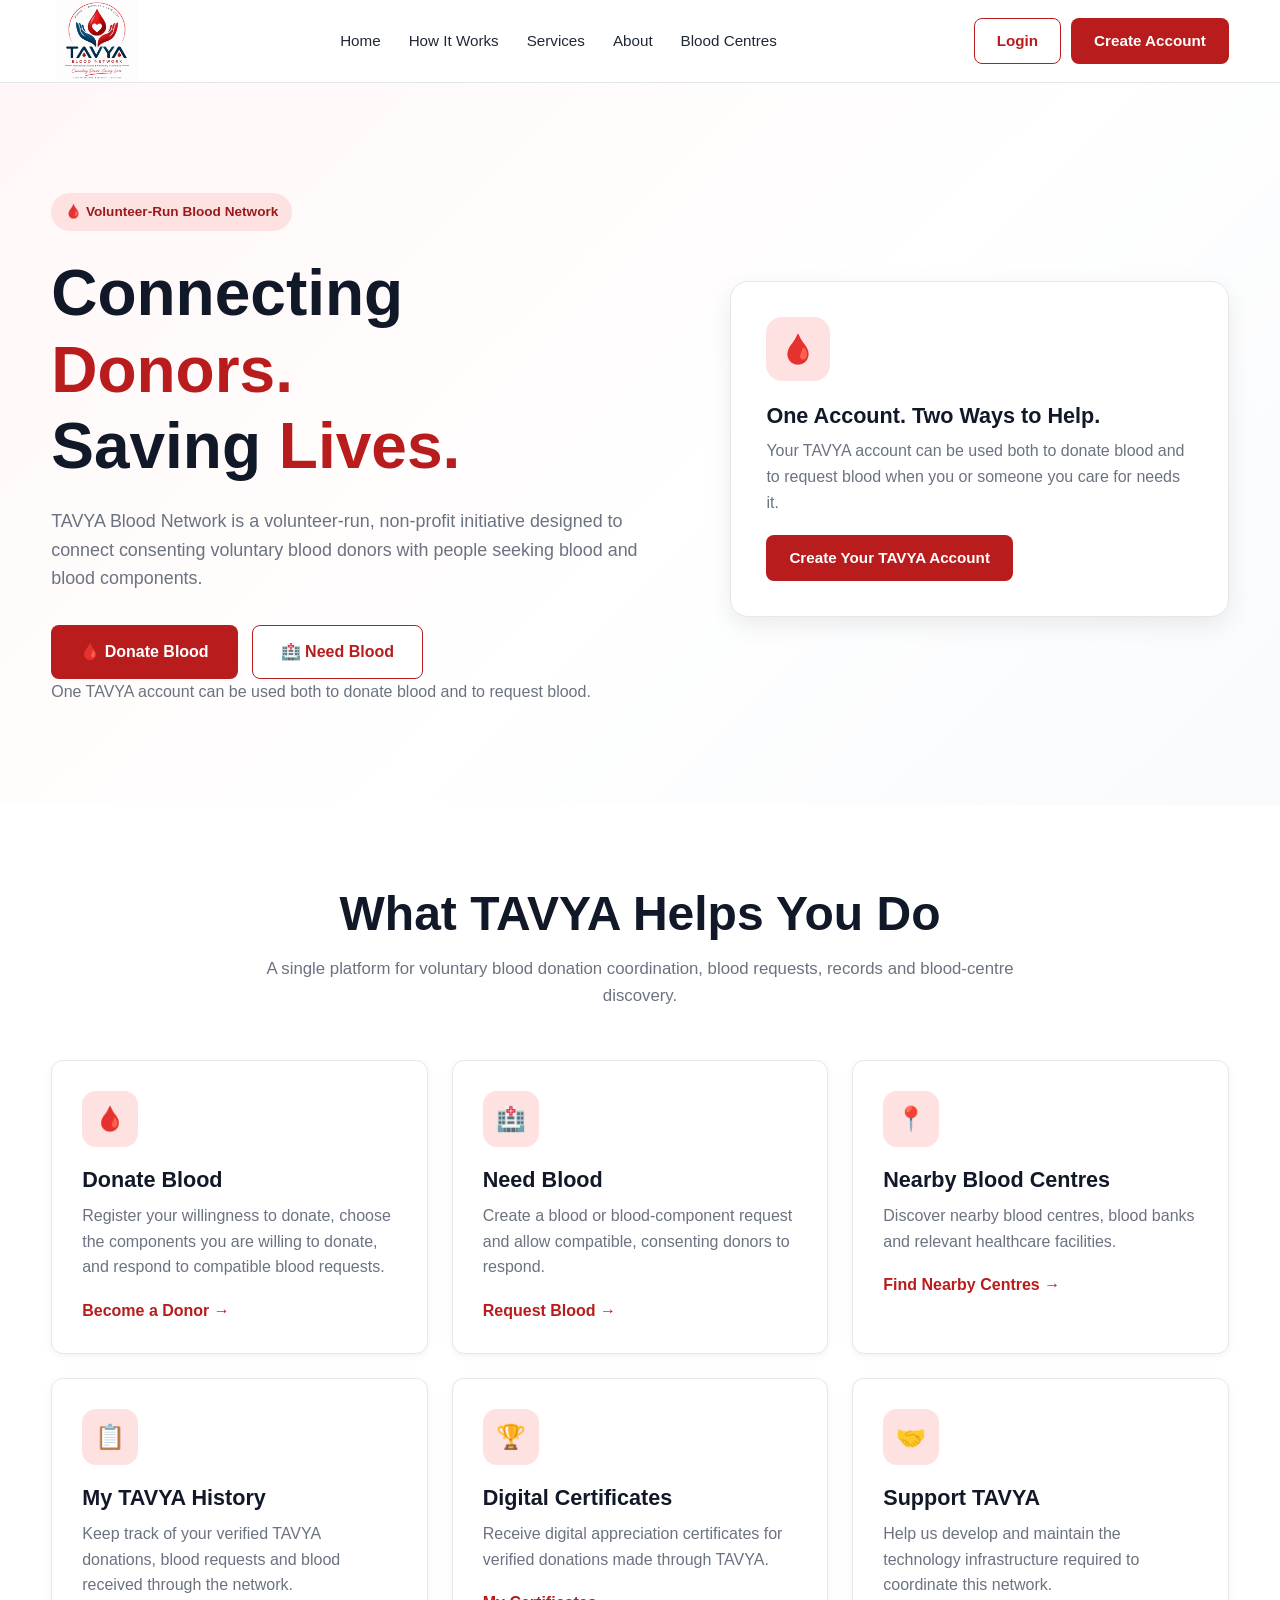
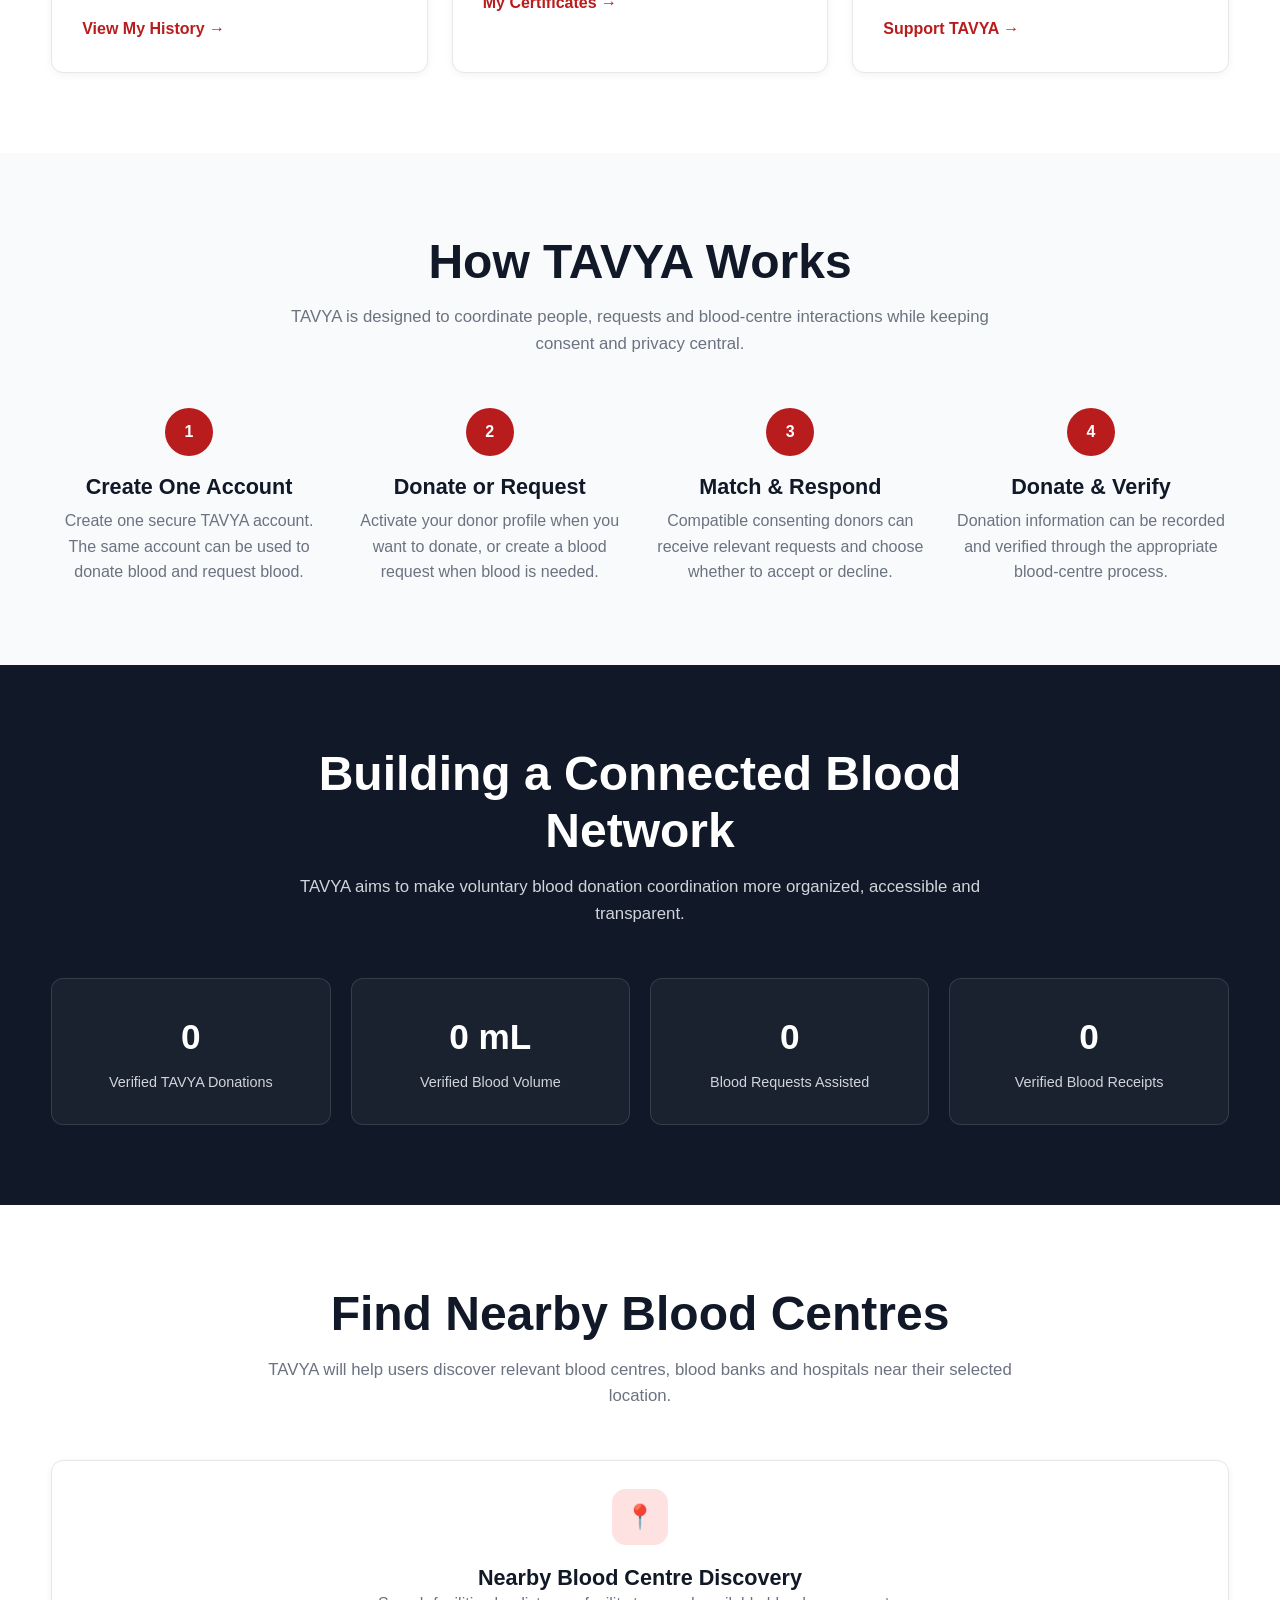
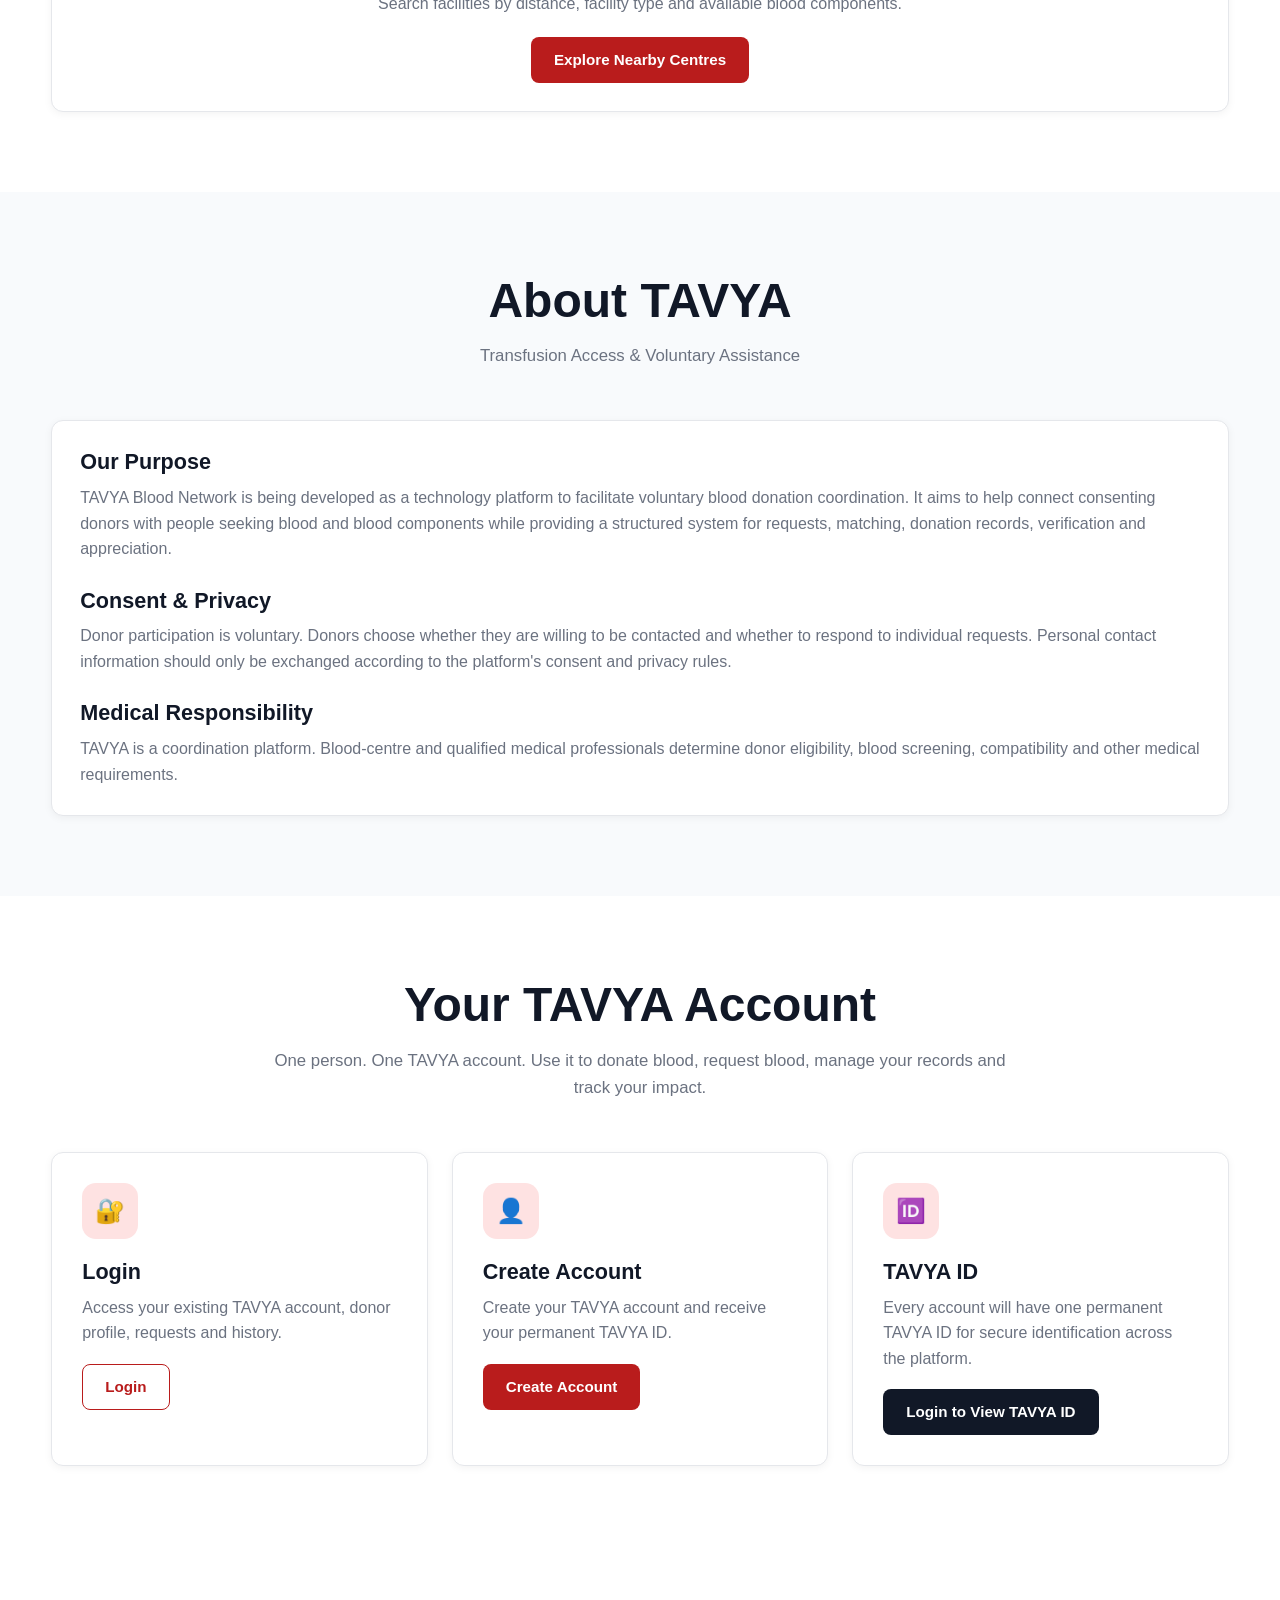
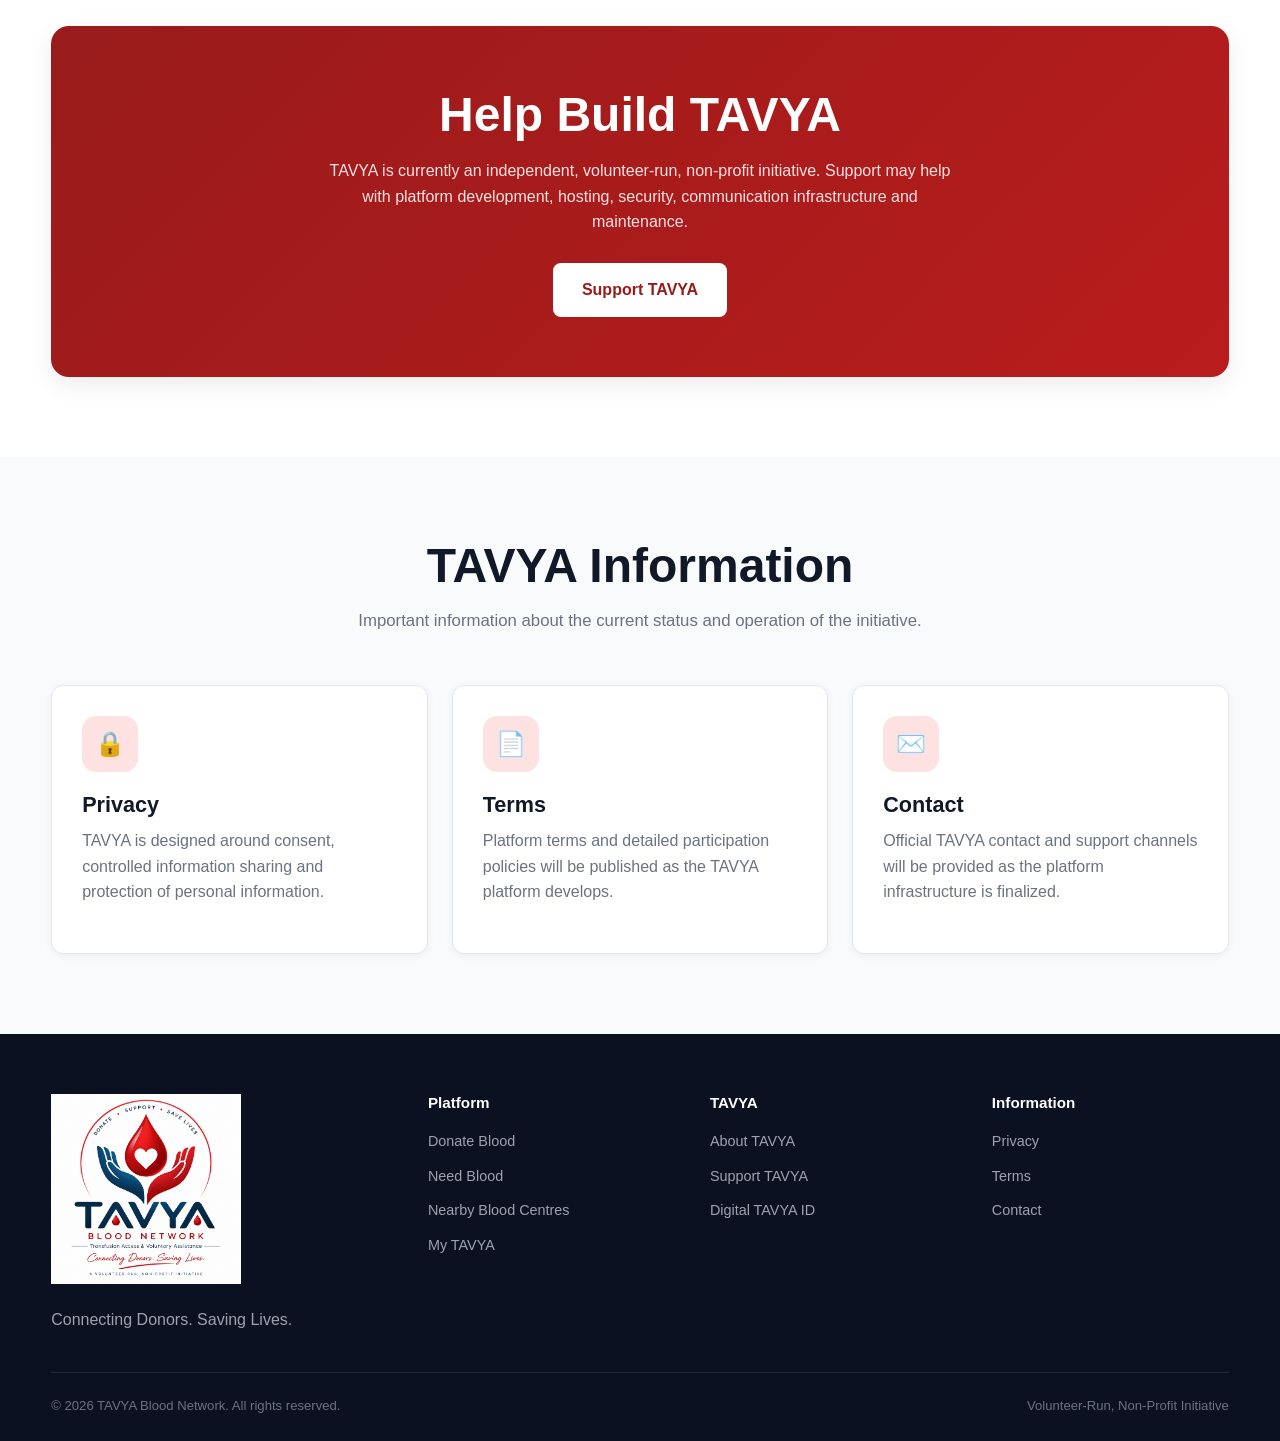
==== index.html @ 644e0e06 "Update index.html" ====
<!DOCTYPE html>
<html lang="en">

<head>

    <meta charset="UTF-8">

    <meta name="viewport"
          content="width=device-width, initial-scale=1.0">

    <meta name="description"
          content="TAVYA Blood Network — Connecting consenting voluntary blood donors with people seeking blood and blood components.">

    <meta name="keywords"
          content="TAVYA, Blood Network, Blood Donation, Blood Donor, Blood Request, Voluntary Blood Donation, Blood Centres">

    <meta name="author"
          content="TAVYA Blood Network">

    <meta name="theme-color"
          content="#b91c1c">

    <title>
        TAVYA Blood Network | Connecting Donors. Saving Lives.
    </title>


    <!-- =====================================================
         MAIN STYLESHEET
         ===================================================== -->

    <link rel="stylesheet"
          href="assets/css/style.css">


    <!-- =====================================================
         TAVYA LOGO — INTEGRATED IMAGE STYLING
         ===================================================== -->

    <style>

        /* =====================================================
           HEADER BRAND
           ===================================================== */

        .site-brand {
            display: flex;
            align-items: center;
            justify-content: flex-start;

            width: 92px;
            height: 82px;

            flex-shrink: 0;

            text-decoration: none;
        }


        .site-logo {
            display: block;

            width: 92px;
            height: 82px;

            object-fit: contain;

            border: 0;

            background: transparent;

            user-select: none;
            -webkit-user-drag: none;

            transition:
                transform 0.25s ease;
        }


        .site-brand:hover .site-logo {
            transform: scale(1.03);
        }


        /* =====================================================
           FOOTER BRAND
           ===================================================== */

        .footer-brand-logo {
            display: inline-flex;

            align-items: center;
            justify-content: flex-start;

            width: 190px;
            height: 190px;

            text-decoration: none;
        }


        .footer-logo {
            display: block;

            width: 190px;
            height: 190px;

            object-fit: contain;

            border: 0;

            background: transparent;

            user-select: none;
            -webkit-user-drag: none;
        }


        /* =====================================================
           MOBILE LOGO
           ===================================================== */

        @media (max-width: 1000px) {

            .site-brand {
                width: 72px;
                height: 68px;
            }

            .site-logo {
                width: 72px;
                height: 68px;
            }

            .footer-brand-logo {
                width: 150px;
                height: 150px;
            }

            .footer-logo {
                width: 150px;
                height: 150px;
            }

        }


        /* =====================================================
           EXTRA SMALL DEVICES
           ===================================================== */

        @media (max-width: 600px) {

            .site-brand {
                width: 62px;
                height: 60px;
            }

            .site-logo {
                width: 62px;
                height: 60px;
            }

        }

    </style>

</head>


<body>


<!-- =========================================================
     HEADER
     ========================================================= -->

<header class="site-header">

    <div class="container">

        <nav class="navbar">


            <!-- =================================================
                 TAVYA LOGO

                 IMPORTANT:
                 logo.png is loaded directly.
                 No iframe.
                 No logo.html.
                 No Base64.
                 ================================================= -->

            <a href="index.html"
               class="site-brand"
               aria-label="TAVYA Blood Network Home">

                <img
                    src="logo.png"
                    alt="TAVYA Blood Network"
                    class="site-logo"
                    draggable="false">

            </a>


            <!-- =================================================
                 NAVIGATION
                 ================================================= -->

            <ul class="nav-links"
                id="main-navigation">

                <li>
                    <a href="#home">
                        Home
                    </a>
                </li>

                <li>
                    <a href="#how-it-works">
                        How It Works
                    </a>
                </li>

                <li>
                    <a href="#services">
                        Services
                    </a>
                </li>

                <li>
                    <a href="#about">
                        About
                    </a>
                </li>

                <li>
                    <a href="#nearby">
                        Blood Centres
                    </a>
                </li>

            </ul>


            <!-- =================================================
                 NAVIGATION ACTIONS
                 ================================================= -->

            <div class="nav-actions">


                <!-- LOGIN -->

                <a href="auth/login.html"
                   class="btn btn-outline">

                    Login

                </a>


                <!-- CREATE ACCOUNT -->

                <a href="auth/signup.html"
                   class="btn btn-primary">

                    Create Account

                </a>


                <!-- MOBILE MENU -->

                <button
                    class="menu-toggle"
                    type="button"
                    aria-label="Open navigation menu"
                    aria-controls="main-navigation"
                    aria-expanded="false">

                    ☰

                </button>

            </div>

        </nav>

    </div>

</header>



<!-- =========================================================
     MAIN
     ========================================================= -->

<main>


<!-- =========================================================
     HERO SECTION
     ========================================================= -->

<section id="home"
         class="hero">

    <div class="container">

        <div class="hero-grid">


            <!-- =================================================
                 HERO CONTENT
                 ================================================= -->

            <div class="hero-content">


                <div class="hero-badge">

                    🩸 Volunteer-Run Blood Network

                </div>


                <h1>

                    Connecting
                    <span>Donors.</span>

                    <br>

                    Saving
                    <span>Lives.</span>

                </h1>


                <p class="hero-description">

                    TAVYA Blood Network is a volunteer-run,
                    non-profit initiative designed to connect
                    consenting voluntary blood donors with
                    people seeking blood and blood components.

                </p>


                <div class="hero-actions">


                    <!-- DONATE -->

                    <a href="auth/signup.html"
                       class="btn btn-primary btn-large">

                        🩸 Donate Blood

                    </a>


                    <!-- NEED BLOOD -->

                    <a href="auth/signup.html"
                       class="btn btn-outline btn-large">

                        🏥 Need Blood

                    </a>

                </div>


                <p class="hero-note">

                    One TAVYA account can be used both
                    to donate blood and to request blood.

                </p>

            </div>



            <!-- =================================================
                 HERO CARD
                 ================================================= -->

            <div class="hero-card">


                <div class="hero-card-icon">

                    🩸

                </div>


                <h3>

                    One Account.
                    Two Ways to Help.

                </h3>


                <p>

                    Your TAVYA account can be used both
                    to donate blood and to request blood
                    when you or someone you care for
                    needs it.

                </p>


                <a href="auth/signup.html"
                   class="btn btn-primary">

                    Create Your TAVYA Account

                </a>

            </div>

        </div>

    </div>

</section>



<!-- =========================================================
     SERVICES
     ========================================================= -->

<section id="services"
         class="section">

    <div class="container">


        <div class="section-title">

            <h2>
                What TAVYA Helps You Do
            </h2>

            <p>

                A single platform for voluntary blood
                donation coordination, blood requests,
                records and blood-centre discovery.

            </p>

        </div>



        <div class="services-grid">


            <!-- =================================================
                 DONATE BLOOD
                 ================================================= -->

            <article class="service-card"
                     id="donate">


                <div class="service-icon">

                    🩸

                </div>


                <h3>

                    Donate Blood

                </h3>


                <p>

                    Register your willingness to donate,
                    choose the components you are willing
                    to donate, and respond to compatible
                    blood requests.

                </p>


                <a href="auth/signup.html"
                   class="service-link">

                    Become a Donor →

                </a>

            </article>



            <!-- =================================================
                 NEED BLOOD
                 ================================================= -->

            <article class="service-card"
                     id="request">


                <div class="service-icon">

                    🏥

                </div>


                <h3>

                    Need Blood

                </h3>


                <p>

                    Create a blood or blood-component
                    request and allow compatible,
                    consenting donors to respond.

                </p>


                <a href="auth/signup.html"
                   class="service-link">

                    Request Blood →

                </a>

            </article>



            <!-- =================================================
                 NEARBY CENTRES
                 ================================================= -->

            <article class="service-card">


                <div class="service-icon">

                    📍

                </div>


                <h3>

                    Nearby Blood Centres

                </h3>


                <p>

                    Discover nearby blood centres,
                    blood banks and relevant healthcare
                    facilities.

                </p>


                <a href="#nearby"
                   class="service-link">

                    Find Nearby Centres →

                </a>

            </article>



            <!-- =================================================
                 HISTORY
                 ================================================= -->

            <article class="service-card">


                <div class="service-icon">

                    📋

                </div>


                <h3>

                    My TAVYA History

                </h3>


                <p>

                    Keep track of your verified TAVYA
                    donations, blood requests and
                    blood received through the network.

                </p>


                <a href="auth/login.html"
                   class="service-link">

                    View My History →

                </a>

            </article>



            <!-- =================================================
                 CERTIFICATES
                 ================================================= -->

            <article class="service-card">


                <div class="service-icon">

                    🏆

                </div>


                <h3>

                    Digital Certificates

                </h3>


                <p>

                    Receive digital appreciation
                    certificates for verified donations
                    made through TAVYA.

                </p>


                <a href="auth/login.html"
                   class="service-link">

                    My Certificates →

                </a>

            </article>



            <!-- =================================================
                 SUPPORT
                 ================================================= -->

            <article class="service-card">


                <div class="service-icon">

                    🤝

                </div>


                <h3>

                    Support TAVYA

                </h3>


                <p>

                    Help us develop and maintain the
                    technology infrastructure required
                    to coordinate this network.

                </p>


                <a href="#support"
                   class="service-link">

                    Support TAVYA →

                </a>

            </article>

        </div>

    </div>

</section>



<!-- =========================================================
     HOW TAVYA WORKS
     ========================================================= -->

<section id="how-it-works"
         class="section section-soft">

    <div class="container">


        <div class="section-title">

            <h2>

                How TAVYA Works

            </h2>


            <p>

                TAVYA is designed to coordinate people,
                requests and blood-centre interactions
                while keeping consent and privacy central.

            </p>

        </div>



        <div class="steps-grid">


            <!-- STEP 1 -->

            <div class="step">


                <div class="step-number">

                    1

                </div>


                <h3>

                    Create One Account

                </h3>


                <p>

                    Create one secure TAVYA account.
                    The same account can be used to
                    donate blood and request blood.

                </p>

            </div>



            <!-- STEP 2 -->

            <div class="step">


                <div class="step-number">

                    2

                </div>


                <h3>

                    Donate or Request

                </h3>


                <p>

                    Activate your donor profile when
                    you want to donate, or create a
                    blood request when blood is needed.

                </p>

            </div>



            <!-- STEP 3 -->

            <div class="step">


                <div class="step-number">

                    3

                </div>


                <h3>

                    Match &amp; Respond

                </h3>


                <p>

                    Compatible consenting donors can
                    receive relevant requests and
                    choose whether to accept or decline.

                </p>

            </div>



            <!-- STEP 4 -->

            <div class="step">


                <div class="step-number">

                    4

                </div>


                <h3>

                    Donate &amp; Verify

                </h3>


                <p>

                    Donation information can be recorded
                    and verified through the appropriate
                    blood-centre process.

                </p>

            </div>

        </div>

    </div>

</section>



<!-- =========================================================
     IMPACT
     ========================================================= -->

<section class="section impact">

    <div class="container">


        <div class="section-title">

            <h2>

                Building a Connected Blood Network

            </h2>


            <p>

                TAVYA aims to make voluntary blood
                donation coordination more organized,
                accessible and transparent.

            </p>

        </div>



        <div class="stats-grid">


            <!-- VERIFIED DONATIONS -->

            <div class="stat-card">

                <div class="stat-number">

                    0

                </div>


                <div class="stat-label">

                    Verified TAVYA Donations

                </div>

            </div>



            <!-- BLOOD VOLUME -->

            <div class="stat-card">

                <div class="stat-number">

                    0 mL

                </div>


                <div class="stat-label">

                    Verified Blood Volume

                </div>

            </div>



            <!-- REQUESTS -->

            <div class="stat-card">

                <div class="stat-number">

                    0

                </div>


                <div class="stat-label">

                    Blood Requests Assisted

                </div>

            </div>



            <!-- RECEIPTS -->

            <div class="stat-card">

                <div class="stat-number">

                    0

                </div>


                <div class="stat-label">

                    Verified Blood Receipts

                </div>

            </div>

        </div>

    </div>

</section>



<!-- =========================================================
     NEARBY BLOOD CENTRES
     ========================================================= -->

<section id="nearby"
         class="section">

    <div class="container">


        <div class="section-title">

            <h2>

                Find Nearby Blood Centres

            </h2>


            <p>

                TAVYA will help users discover relevant
                blood centres, blood banks and hospitals
                near their selected location.

            </p>

        </div>



        <div class="card text-center">


            <div class="service-icon"
                 style="margin: 0 auto 20px;">

                📍

            </div>


            <h3>

                Nearby Blood Centre Discovery

            </h3>


            <p class="mb-2">

                Search facilities by distance,
                facility type and available
                blood components.

            </p>


            <a href="auth/login.html"
               class="btn btn-primary">

                Explore Nearby Centres

            </a>

        </div>

    </div>

</section>



<!-- =========================================================
     ABOUT TAVYA
     ========================================================= -->

<section id="about"
         class="section section-soft">

    <div class="container">


        <div class="section-title">

            <h2>

                About TAVYA

            </h2>


            <p>

                Transfusion Access &amp;
                Voluntary Assistance

            </p>

        </div>



        <div class="card">


            <h3 class="mb-1">

                Our Purpose

            </h3>


            <p>

                TAVYA Blood Network is being developed
                as a technology platform to facilitate
                voluntary blood donation coordination.

                It aims to help connect consenting donors
                with people seeking blood and blood
                components while providing a structured
                system for requests, matching, donation
                records, verification and appreciation.

            </p>


            <br>


            <h3 class="mb-1">

                Consent &amp; Privacy

            </h3>


            <p>

                Donor participation is voluntary.
                Donors choose whether they are willing
                to be contacted and whether to respond
                to individual requests.

                Personal contact information should only
                be exchanged according to the platform's
                consent and privacy rules.

            </p>


            <br>


            <h3 class="mb-1">

                Medical Responsibility

            </h3>


            <p>

                TAVYA is a coordination platform.

                Blood-centre and qualified medical
                professionals determine donor eligibility,
                blood screening, compatibility and other
                medical requirements.

            </p>

        </div>

    </div>

</section>



<!-- =========================================================
     ACCOUNT SECTION
     ========================================================= -->

<section id="account"
         class="section">

    <div class="container">


        <div class="section-title">

            <h2>

                Your TAVYA Account

            </h2>


            <p>

                One person. One TAVYA account.
                Use it to donate blood, request blood,
                manage your records and track your impact.

            </p>

        </div>



        <div class="services-grid">


            <!-- =================================================
                 LOGIN
                 ================================================= -->

            <div class="service-card">


                <div class="service-icon">

                    🔐

                </div>


                <h3>

                    Login

                </h3>


                <p>

                    Access your existing TAVYA account,
                    donor profile, requests and history.

                </p>


                <a href="auth/login.html"
                   class="btn btn-outline">

                    Login

                </a>

            </div>



            <!-- =================================================
                 CREATE ACCOUNT
                 ================================================= -->

            <div class="service-card">


                <div class="service-icon">

                    👤

                </div>


                <h3>

                    Create Account

                </h3>


                <p>

                    Create your TAVYA account and receive
                    your permanent TAVYA ID.

                </p>


                <a href="auth/signup.html"
                   class="btn btn-primary">

                    Create Account

                </a>

            </div>



            <!-- =================================================
                 TAVYA ID
                 ================================================= -->

            <div class="service-card">


                <div class="service-icon">

                    🆔

                </div>


                <h3>

                    TAVYA ID

                </h3>


                <p>

                    Every account will have one permanent
                    TAVYA ID for secure identification
                    across the platform.

                </p>


                <a href="auth/login.html"
                   class="btn btn-dark">

                    Login to View TAVYA ID

                </a>

            </div>

        </div>

    </div>

</section>



<!-- =========================================================
     SUPPORT TAVYA
     ========================================================= -->

<section id="support"
         class="cta">

    <div class="container">

        <div class="cta-box">


            <h2>

                Help Build TAVYA

            </h2>


            <p>

                TAVYA is currently an independent,
                volunteer-run, non-profit initiative.
                Support may help with platform development,
                hosting, security, communication infrastructure
                and maintenance.

            </p>


            <button
                class="btn btn-large"
                type="button"
                onclick="showComingSoon('TAVYA Support')">

                Support TAVYA

            </button>

        </div>

    </div>

</section>



<!-- =========================================================
     INFORMATION SECTION
     ========================================================= -->

<section id="information"
         class="section section-soft">

    <div class="container">


        <div class="section-title">

            <h2>

                TAVYA Information

            </h2>


            <p>

                Important information about the current
                status and operation of the initiative.

            </p>

        </div>



        <div class="services-grid">


            <!-- PRIVACY -->

            <div class="service-card"
                 id="privacy">


                <div class="service-icon">

                    🔒

                </div>


                <h3>

                    Privacy

                </h3>


                <p>

                    TAVYA is designed around consent,
                    controlled information sharing and
                    protection of personal information.

                </p>

            </div>



            <!-- TERMS -->

            <div class="service-card"
                 id="terms">


                <div class="service-icon">

                    📄

                </div>


                <h3>

                    Terms

                </h3>


                <p>

                    Platform terms and detailed participation
                    policies will be published as the TAVYA
                    platform develops.

                </p>

            </div>



            <!-- CONTACT -->

            <div class="service-card"
                 id="contact">


                <div class="service-icon">

                    ✉️

                </div>


                <h3>

                    Contact

                </h3>


                <p>

                    Official TAVYA contact and support
                    channels will be provided as the
                    platform infrastructure is finalized.

                </p>

            </div>

        </div>

    </div>

</section>


</main>



<!-- =========================================================
     FOOTER
     ========================================================= -->

<footer class="site-footer">

    <div class="container">


        <div class="footer-grid">


            <!-- =================================================
                 FOOTER BRAND
                 ================================================= -->

            <div class="footer-brand">


                <a href="index.html"
                   class="footer-brand-logo"
                   aria-label="TAVYA Blood Network Home">

                    <img
                        src="logo.png"
                        alt="TAVYA Blood Network"
                        class="footer-logo"
                        draggable="false">

                </a>


                <p>

                    Connecting Donors.
                    Saving Lives.

                </p>

            </div>



            <!-- =================================================
                 PLATFORM
                 ================================================= -->

            <div class="footer-column">


                <h4>

                    Platform

                </h4>


                <ul>

                    <li>
                        <a href="#donate">
                            Donate Blood
                        </a>
                    </li>


                    <li>
                        <a href="#request">
                            Need Blood
                        </a>
                    </li>


                    <li>
                        <a href="#nearby">
                            Nearby Blood Centres
                        </a>
                    </li>


                    <li>
                        <a href="auth/login.html">
                            My TAVYA
                        </a>
                    </li>

                </ul>

            </div>



            <!-- =================================================
                 TAVYA
                 ================================================= -->

            <div class="footer-column">


                <h4>

                    TAVYA

                </h4>


                <ul>

                    <li>
                        <a href="#about">
                            About TAVYA
                        </a>
                    </li>


                    <li>
                        <a href="#support">
                            Support TAVYA
                        </a>
                    </li>


                    <li>
                        <a href="#account">
                            Digital TAVYA ID
                        </a>
                    </li>

                </ul>

            </div>



            <!-- =================================================
                 INFORMATION
                 ================================================= -->

            <div class="footer-column">


                <h4>

                    Information

                </h4>


                <ul>

                    <li>
                        <a href="#privacy">
                            Privacy
                        </a>
                    </li>


                    <li>
                        <a href="#terms">
                            Terms
                        </a>
                    </li>


                    <li>
                        <a href="#contact">
                            Contact
                        </a>
                    </li>

                </ul>

            </div>

        </div>



        <!-- =================================================
             FOOTER BOTTOM
             ================================================= -->

        <div class="footer-bottom">


            <span>

                © 2026 TAVYA Blood Network.
                All rights reserved.

            </span>


            <span>

                Volunteer-Run, Non-Profit Initiative

            </span>

        </div>

    </div>

</footer>



<!-- =========================================================
     JAVASCRIPT
     ========================================================= -->

<script>


/* =========================================================
   MOBILE NAVIGATION
   ========================================================= */

document.addEventListener(
    "DOMContentLoaded",
    function () {


        const menuToggle =
            document.querySelector(".menu-toggle");


        const navLinks =
            document.querySelector(".nav-links");


        if (!menuToggle || !navLinks) {
            return;
        }


        menuToggle.addEventListener(
            "click",
            function () {


                const isOpen =
                    navLinks.classList.toggle(
                        "mobile-open"
                    );


                menuToggle.setAttribute(
                    "aria-expanded",
                    isOpen ? "true" : "false"
                );


                menuToggle.setAttribute(
                    "aria-label",
                    isOpen
                        ? "Close navigation menu"
                        : "Open navigation menu"
                );

            }
        );


        /* ---------------------------------------------
           Close menu after selecting a navigation link
           --------------------------------------------- */

        navLinks
            .querySelectorAll("a")
            .forEach(
                function (link) {

                    link.addEventListener(
                        "click",
                        function () {

                            navLinks.classList.remove(
                                "mobile-open"
                            );

                            menuToggle.setAttribute(
                                "aria-expanded",
                                "false"
                            );

                            menuToggle.setAttribute(
                                "aria-label",
                                "Open navigation menu"
                            );

                        }
                    );

                }
            );

    }
);



/* =========================================================
   TEMPORARY COMING SOON
   ========================================================= */

function showComingSoon(feature) {

    alert(
        feature +
        " will be available in the next development stage of TAVYA."
    );

}



/* =========================================================
   SMOOTH INTERNAL NAVIGATION
   ========================================================= */

document
    .querySelectorAll('a[href^="#"]')
    .forEach(
        function (link) {

            link.addEventListener(
                "click",
                function (event) {


                    const targetId =
                        this.getAttribute("href");


                    if (
                        !targetId ||
                        targetId === "#"
                    ) {
                        return;
                    }


                    const target =
                        document.querySelector(
                            targetId
                        );


                    if (!target) {
                        return;
                    }


                    event.preventDefault();


                    target.scrollIntoView({
                        behavior: "smooth",
                        block: "start"
                    });

                }
            );

        }
    );


</script>


</body>

</html>
---- assets/css/style.css ----
/* =========================================================
   TAVYA BLOOD NETWORK
   Main Website Stylesheet
   ========================================================= */

/* ---------- RESET ---------- */

* {
    margin: 0;
    padding: 0;
    box-sizing: border-box;
}

html {
    scroll-behavior: smooth;
}

body {
    font-family:
        Inter,
        -apple-system,
        BlinkMacSystemFont,
        "Segoe UI",
        Roboto,
        Helvetica,
        Arial,
        sans-serif;

    background: #ffffff;
    color: #1f2937;
    line-height: 1.6;
}

img {
    max-width: 100%;
    display: block;
}

a {
    color: inherit;
    text-decoration: none;
}

button,
input,
select,
textarea {
    font: inherit;
}


/* =========================================================
   DESIGN VARIABLES
   ========================================================= */

:root {

    --primary: #b91c1c;
    --primary-dark: #991b1b;
    --primary-light: #fee2e2;

    --secondary: #111827;
    --text: #1f2937;
    --text-light: #6b7280;

    --background: #ffffff;
    --background-soft: #f8fafc;

    --border: #e5e7eb;

    --success: #15803d;
    --warning: #b45309;

    --radius-sm: 8px;
    --radius-md: 12px;
    --radius-lg: 18px;

    --shadow-sm:
        0 2px 8px rgba(0, 0, 0, 0.05);

    --shadow-md:
        0 8px 25px rgba(0, 0, 0, 0.08);

    --max-width: 1200px;
}


/* =========================================================
   COMMON LAYOUT
   ========================================================= */

.container {
    width: min(92%, var(--max-width));
    margin: 0 auto;
}

.section {
    padding: 80px 0;
}

.section-soft {
    background: var(--background-soft);
}

.text-center {
    text-align: center;
}


/* =========================================================
   TYPOGRAPHY
   ========================================================= */

h1,
h2,
h3,
h4 {
    color: var(--secondary);
    line-height: 1.2;
    font-weight: 700;
}

h1 {
    font-size: clamp(2.4rem, 5vw, 4.2rem);
}

h2 {
    font-size: clamp(2rem, 4vw, 3rem);
}

h3 {
    font-size: 1.35rem;
}

p {
    color: var(--text-light);
}

.section-title {
    max-width: 760px;
    margin: 0 auto 50px;
    text-align: center;
}

.section-title h2 {
    margin-bottom: 14px;
}

.section-title p {
    font-size: 1.05rem;
}


/* =========================================================
   HEADER / NAVIGATION
   ========================================================= */

.site-header {
    position: sticky;
    top: 0;
    z-index: 1000;

    background: rgba(255, 255, 255, 0.96);

    border-bottom: 1px solid var(--border);

    backdrop-filter: blur(10px);
}

.navbar {
    min-height: 76px;

    display: flex;
    align-items: center;
    justify-content: space-between;
    gap: 30px;
}

.logo {
    display: flex;
    align-items: center;
    gap: 12px;

    font-size: 1.35rem;
    font-weight: 800;
}

.logo-mark {
    width: 42px;
    height: 42px;

    display: grid;
    place-items: center;

    border-radius: 50%;

    background: var(--primary);
    color: white;

    font-size: 1.25rem;
}

.logo-text {
    display: flex;
    flex-direction: column;
    line-height: 1.05;
}

.logo-name {
    color: var(--primary);
    letter-spacing: 0.04em;
}

.logo-subtitle {
    color: var(--text-light);
    font-size: 0.68rem;
    font-weight: 500;
    letter-spacing: 0.04em;
}

.nav-links {
    display: flex;
    align-items: center;
    gap: 28px;

    list-style: none;
}

.nav-links a {
    color: var(--text);
    font-size: 0.95rem;
    font-weight: 500;

    transition:
        color 0.2s ease;
}

.nav-links a:hover {
    color: var(--primary);
}

.nav-actions {
    display: flex;
    align-items: center;
    gap: 10px;
}


/* =========================================================
   BUTTONS
   ========================================================= */

.btn {
    display: inline-flex;
    align-items: center;
    justify-content: center;
    gap: 8px;

    min-height: 46px;
    padding: 0 22px;

    border: 1px solid transparent;
    border-radius: var(--radius-sm);

    font-weight: 600;
    font-size: 0.95rem;

    cursor: pointer;

    transition:
        transform 0.2s ease,
        background 0.2s ease,
        border-color 0.2s ease,
        box-shadow 0.2s ease;
}

.btn:hover {
    transform: translateY(-1px);
}

.btn-primary {
    background: var(--primary);
    color: white;
}

.btn-primary:hover {
    background: var(--primary-dark);
    box-shadow: var(--shadow-sm);
}

.btn-outline {
    background: white;
    color: var(--primary);
    border-color: var(--primary);
}

.btn-outline:hover {
    background: var(--primary-light);
}

.btn-dark {
    background: var(--secondary);
    color: white;
}

.btn-dark:hover {
    background: #000000;
}

.btn-large {
    min-height: 54px;
    padding: 0 28px;
    font-size: 1rem;
}


/* =========================================================
   HERO SECTION
   ========================================================= */

.hero {
    position: relative;
    overflow: hidden;

    padding: 110px 0 100px;

    background:
        linear-gradient(
            135deg,
            #fff7f7 0%,
            #ffffff 55%,
            #f8fafc 100%
        );
}

.hero-grid {
    display: grid;
    grid-template-columns: 1.1fr 0.9fr;

    align-items: center;
    gap: 70px;
}

.hero-content {
    max-width: 680px;
}

.hero-badge {
    display: inline-flex;
    align-items: center;
    gap: 8px;

    padding: 8px 14px;

    margin-bottom: 24px;

    border-radius: 999px;

    background: var(--primary-light);
    color: var(--primary-dark);

    font-size: 0.85rem;
    font-weight: 700;
}

.hero h1 {
    margin-bottom: 22px;
}

.hero h1 span {
    color: var(--primary);
}

.hero-description {
    max-width: 620px;

    margin-bottom: 32px;

    font-size: 1.12rem;
}

.hero-actions {
    display: flex;
    flex-wrap: wrap;
    gap: 14px;
}

.hero-card {
    padding: 35px;

    background: white;

    border: 1px solid var(--border);
    border-radius: var(--radius-lg);

    box-shadow: var(--shadow-md);
}

.hero-card-icon {
    width: 64px;
    height: 64px;

    display: grid;
    place-items: center;

    margin-bottom: 22px;

    border-radius: 16px;

    background: var(--primary-light);
    color: var(--primary);

    font-size: 1.8rem;
}

.hero-card h3 {
    margin-bottom: 10px;
}

.hero-card p {
    margin-bottom: 20px;
}


/* =========================================================
   SERVICE CARDS
   ========================================================= */

.services-grid {
    display: grid;

    grid-template-columns:
        repeat(3, 1fr);

    gap: 24px;
}

.service-card {
    padding: 30px;

    background: white;

    border: 1px solid var(--border);
    border-radius: var(--radius-md);

    box-shadow: var(--shadow-sm);

    transition:
        transform 0.2s ease,
        box-shadow 0.2s ease,
        border-color 0.2s ease;
}

.service-card:hover {
    transform: translateY(-5px);

    border-color: #fecaca;

    box-shadow: var(--shadow-md);
}

.service-icon {
    width: 56px;
    height: 56px;

    display: grid;
    place-items: center;

    margin-bottom: 20px;

    border-radius: 14px;

    background: var(--primary-light);
    color: var(--primary);

    font-size: 1.5rem;
}

.service-card h3 {
    margin-bottom: 10px;
}

.service-card p {
    margin-bottom: 18px;
}

.service-link {
    color: var(--primary);
    font-weight: 700;
}


/* =========================================================
   IMPACT / STATISTICS
   ========================================================= */

.impact {
    background: var(--secondary);
    color: white;
}

.impact h2 {
    color: white;
}

.impact p {
    color: #d1d5db;
}

.stats-grid {
    display: grid;

    grid-template-columns:
        repeat(4, 1fr);

    gap: 20px;
}

.stat-card {
    padding: 30px;

    text-align: center;

    border: 1px solid rgba(255, 255, 255, 0.12);

    border-radius: var(--radius-md);

    background: rgba(255, 255, 255, 0.04);
}

.stat-number {
    margin-bottom: 6px;

    color: white;

    font-size: 2.2rem;
    font-weight: 800;
}

.stat-label {
    color: #d1d5db;
    font-size: 0.9rem;
}


/* =========================================================
   HOW IT WORKS
   ========================================================= */

.steps-grid {
    display: grid;

    grid-template-columns:
        repeat(4, 1fr);

    gap: 25px;
}

.step {
    position: relative;

    text-align: center;
}

.step-number {
    width: 48px;
    height: 48px;

    display: grid;
    place-items: center;

    margin: 0 auto 18px;

    border-radius: 50%;

    background: var(--primary);
    color: white;

    font-weight: 800;
}

.step h3 {
    margin-bottom: 8px;
}


/* =========================================================
   CALL TO ACTION
   ========================================================= */

.cta {
    padding: 80px 0;
}

.cta-box {
    padding: 60px 40px;

    text-align: center;

    border-radius: var(--radius-lg);

    background:
        linear-gradient(
            135deg,
            #991b1b,
            #b91c1c
        );

    box-shadow: var(--shadow-md);
}

.cta-box h2 {
    color: white;
    margin-bottom: 14px;
}

.cta-box p {
    max-width: 650px;
    margin: 0 auto 28px;

    color: #fee2e2;
}

.cta-box .btn {
    background: white;
    color: var(--primary-dark);
}

.cta-box .btn:hover {
    background: #f9fafb;
}


/* =========================================================
   FORMS
   ========================================================= */

.form-container {
    max-width: 720px;
    margin: 0 auto;
}

.form-card {
    padding: 35px;

    background: white;

    border: 1px solid var(--border);
    border-radius: var(--radius-lg);

    box-shadow: var(--shadow-sm);
}

.form-group {
    margin-bottom: 20px;
}

.form-label {
    display: block;

    margin-bottom: 7px;

    color: var(--secondary);

    font-size: 0.9rem;
    font-weight: 600;
}

.form-control {
    width: 100%;

    min-height: 48px;

    padding: 10px 14px;

    background: white;

    border: 1px solid #d1d5db;
    border-radius: var(--radius-sm);

    color: var(--text);

    outline: none;

    transition:
        border-color 0.2s ease,
        box-shadow 0.2s ease;
}

.form-control:focus {
    border-color: var(--primary);

    box-shadow:
        0 0 0 3px rgba(185, 28, 28, 0.1);
}

textarea.form-control {
    min-height: 120px;
    resize: vertical;
}


/* =========================================================
   ALERTS
   ========================================================= */

.alert {
    padding: 14px 18px;

    margin-bottom: 20px;

    border-radius: var(--radius-sm);

    font-size: 0.92rem;
}

.alert-success {
    background: #dcfce7;
    color: #166534;
}

.alert-warning {
    background: #fef3c7;
    color: #92400e;
}

.alert-danger {
    background: #fee2e2;
    color: #991b1b;
}

.alert-info {
    background: #dbeafe;
    color: #1e40af;
}


/* =========================================================
   BLOOD GROUP BADGES
   ========================================================= */

.blood-group {
    display: inline-flex;
    align-items: center;
    justify-content: center;

    min-width: 54px;
    min-height: 34px;

    padding: 0 10px;

    border-radius: 999px;

    background: var(--primary-light);
    color: var(--primary-dark);

    font-weight: 800;
    font-size: 0.85rem;
}


/* =========================================================
   TABLES
   ========================================================= */

.table-container {
    width: 100%;
    overflow-x: auto;

    border: 1px solid var(--border);
    border-radius: var(--radius-md);
}

table {
    width: 100%;

    border-collapse: collapse;

    background: white;
}

th,
td {
    padding: 14px 16px;

    text-align: left;

    border-bottom: 1px solid var(--border);

    white-space: nowrap;
}

th {
    background: var(--background-soft);

    color: var(--secondary);

    font-size: 0.85rem;
    font-weight: 700;
}

td {
    color: var(--text);
    font-size: 0.9rem;
}

tr:last-child td {
    border-bottom: none;
}


/* =========================================================
   CARDS
   ========================================================= */

.card {
    padding: 28px;

    background: white;

    border: 1px solid var(--border);
    border-radius: var(--radius-md);

    box-shadow: var(--shadow-sm);
}

.card + .card {
    margin-top: 20px;
}


/* =========================================================
   DASHBOARD
   ========================================================= */

.dashboard-grid {
    display: grid;

    grid-template-columns:
        repeat(3, 1fr);

    gap: 20px;
}

.dashboard-card {
    padding: 25px;

    background: white;

    border: 1px solid var(--border);

    border-radius: var(--radius-md);
}

.dashboard-card h3 {
    margin-bottom: 8px;
}

.dashboard-value {
    margin-top: 8px;

    color: var(--primary);

    font-size: 2rem;
    font-weight: 800;
}


/* =========================================================
   PROFILE
   ========================================================= */

.profile-header {
    display: flex;
    align-items: center;
    gap: 20px;

    padding: 28px;

    background: white;

    border: 1px solid var(--border);
    border-radius: var(--radius-md);
}

.profile-avatar {
    width: 80px;
    height: 80px;

    display: grid;
    place-items: center;

    flex-shrink: 0;

    border-radius: 50%;

    background: var(--primary-light);
    color: var(--primary);

    font-size: 1.8rem;
    font-weight: 800;
}


/* =========================================================
   NEARBY FACILITIES
   ========================================================= */

.facility-grid {
    display: grid;

    grid-template-columns:
        repeat(2, 1fr);

    gap: 20px;
}

.facility-card {
    padding: 24px;

    background: white;

    border: 1px solid var(--border);

    border-radius: var(--radius-md);

    box-shadow: var(--shadow-sm);
}

.facility-card h3 {
    margin-bottom: 8px;
}

.facility-meta {
    display: flex;
    flex-wrap: wrap;

    gap: 8px;

    margin: 15px 0;
}

.facility-actions {
    display: flex;
    flex-wrap: wrap;
    gap: 10px;
}


/* =========================================================
   FOOTER
   ========================================================= */

.site-footer {
    padding: 60px 0 25px;

    background: #0b1120;

    color: white;
}

.footer-grid {
    display: grid;

    grid-template-columns:
        1.4fr
        repeat(3, 1fr);

    gap: 45px;

    padding-bottom: 40px;

    border-bottom:
        1px solid rgba(255, 255, 255, 0.1);
}

.footer-brand {
    max-width: 360px;
}

.footer-brand .logo-name {
    color: white;
}

.footer-brand p {
    margin-top: 15px;
    color: #9ca3af;
}

.footer-column h4 {
    margin-bottom: 16px;

    color: white;

    font-size: 0.95rem;
}

.footer-column ul {
    list-style: none;
}

.footer-column li {
    margin-bottom: 9px;
}

.footer-column a {
    color: #9ca3af;
    font-size: 0.9rem;

    transition: color 0.2s ease;
}

.footer-column a:hover {
    color: white;
}

.footer-bottom {
    display: flex;
    align-items: center;
    justify-content: space-between;

    gap: 20px;

    padding-top: 22px;

    color: #6b7280;

    font-size: 0.82rem;
}


/* =========================================================
   MOBILE MENU
   ========================================================= */

.menu-toggle {
    display: none;

    width: 42px;
    height: 42px;

    border: 1px solid var(--border);

    border-radius: var(--radius-sm);

    background: white;

    cursor: pointer;
}


/* =========================================================
   UTILITY CLASSES
   ========================================================= */

.hidden {
    display: none !important;
}

.mt-1 {
    margin-top: 10px;
}

.mt-2 {
    margin-top: 20px;
}

.mt-3 {
    margin-top: 30px;
}

.mb-1 {
    margin-bottom: 10px;
}

.mb-2 {
    margin-bottom: 20px;
}

.mb-3 {
    margin-bottom: 30px;
}

.flex {
    display: flex;
}

.flex-center {
    display: flex;
    align-items: center;
    justify-content: center;
}

.gap-1 {
    gap: 10px;
}

.gap-2 {
    gap: 20px;
}


/* =========================================================
   RESPONSIVE DESIGN
   ========================================================= */

@media (max-width: 1000px) {

    .hero-grid {
        grid-template-columns: 1fr;

        gap: 45px;
    }

    .hero-content {
        max-width: 800px;
    }

    .services-grid {
        grid-template-columns:
            repeat(2, 1fr);
    }

    .stats-grid {
        grid-template-columns:
            repeat(2, 1fr);
    }

    .steps-grid {
        grid-template-columns:
            repeat(2, 1fr);
    }

    .footer-grid {
        grid-template-columns:
            repeat(2, 1fr);
    }

    .nav-links {
        display: none;
    }

    .menu-toggle {
        display: grid;
        place-items: center;
    }
}


@media (max-width: 700px) {

    .section {
        padding: 60px 0;
    }

    .hero {
        padding: 75px 0 65px;
    }

    .hero-actions {
        flex-direction: column;
        align-items: stretch;
    }

    .hero-actions .btn {
        width: 100%;
    }

    .services-grid,
    .stats-grid,
    .steps-grid,
    .dashboard-grid,
    .facility-grid {
        grid-template-columns: 1fr;
    }

    .form-card {
        padding: 25px 20px;
    }

    .profile-header {
        flex-direction: column;
        text-align: center;
    }

    .footer-grid {
        grid-template-columns: 1fr;
    }

    .footer-bottom {
        flex-direction: column;
        text-align: center;
    }

    .nav-actions .btn-outline {
        display: none;
    }
}


@media (max-width: 480px) {

    .container {
        width: 94%;
    }

    h1 {
        font-size: 2.35rem;
    }

    h2 {
        font-size: 1.9rem;
    }

    .hero-card {
        padding: 25px;
    }

    .cta-box {
        padding: 45px 22px;
    }
}


/* =========================================================
   ACCESSIBILITY
   ========================================================= */

:focus-visible {
    outline: 3px solid rgba(185, 28, 28, 0.35);
    outline-offset: 3px;
}


/* =========================================================
   REDUCED MOTION
   ========================================================= */

@media (prefers-reduced-motion: reduce) {

    html {
        scroll-behavior: auto;
    }

    *,
    *::before,
    *::after {
        transition: none !important;
        animation: none !important;
    }
}
/* =========================================================
   MOBILE NAVIGATION
   ========================================================= */

@media (max-width: 1000px) {

    .navbar {
        position: relative;
    }

    .nav-links.mobile-open {
        display: flex;

        position: absolute;

        top: calc(100% + 1px);
        left: 0;
        right: 0;

        flex-direction: column;
        align-items: stretch;

        gap: 0;

        padding: 10px;

        background: white;

        border: 1px solid var(--border);
        border-top: none;

        box-shadow: var(--shadow-md);
    }

    .nav-links.mobile-open li {
        width: 100%;
    }

    .nav-links.mobile-open a {
        display: block;

        padding: 13px 15px;

        border-radius: var(--radius-sm);
    }

    .nav-links.mobile-open a:hover {
        background: var(--primary-light);
    }
}
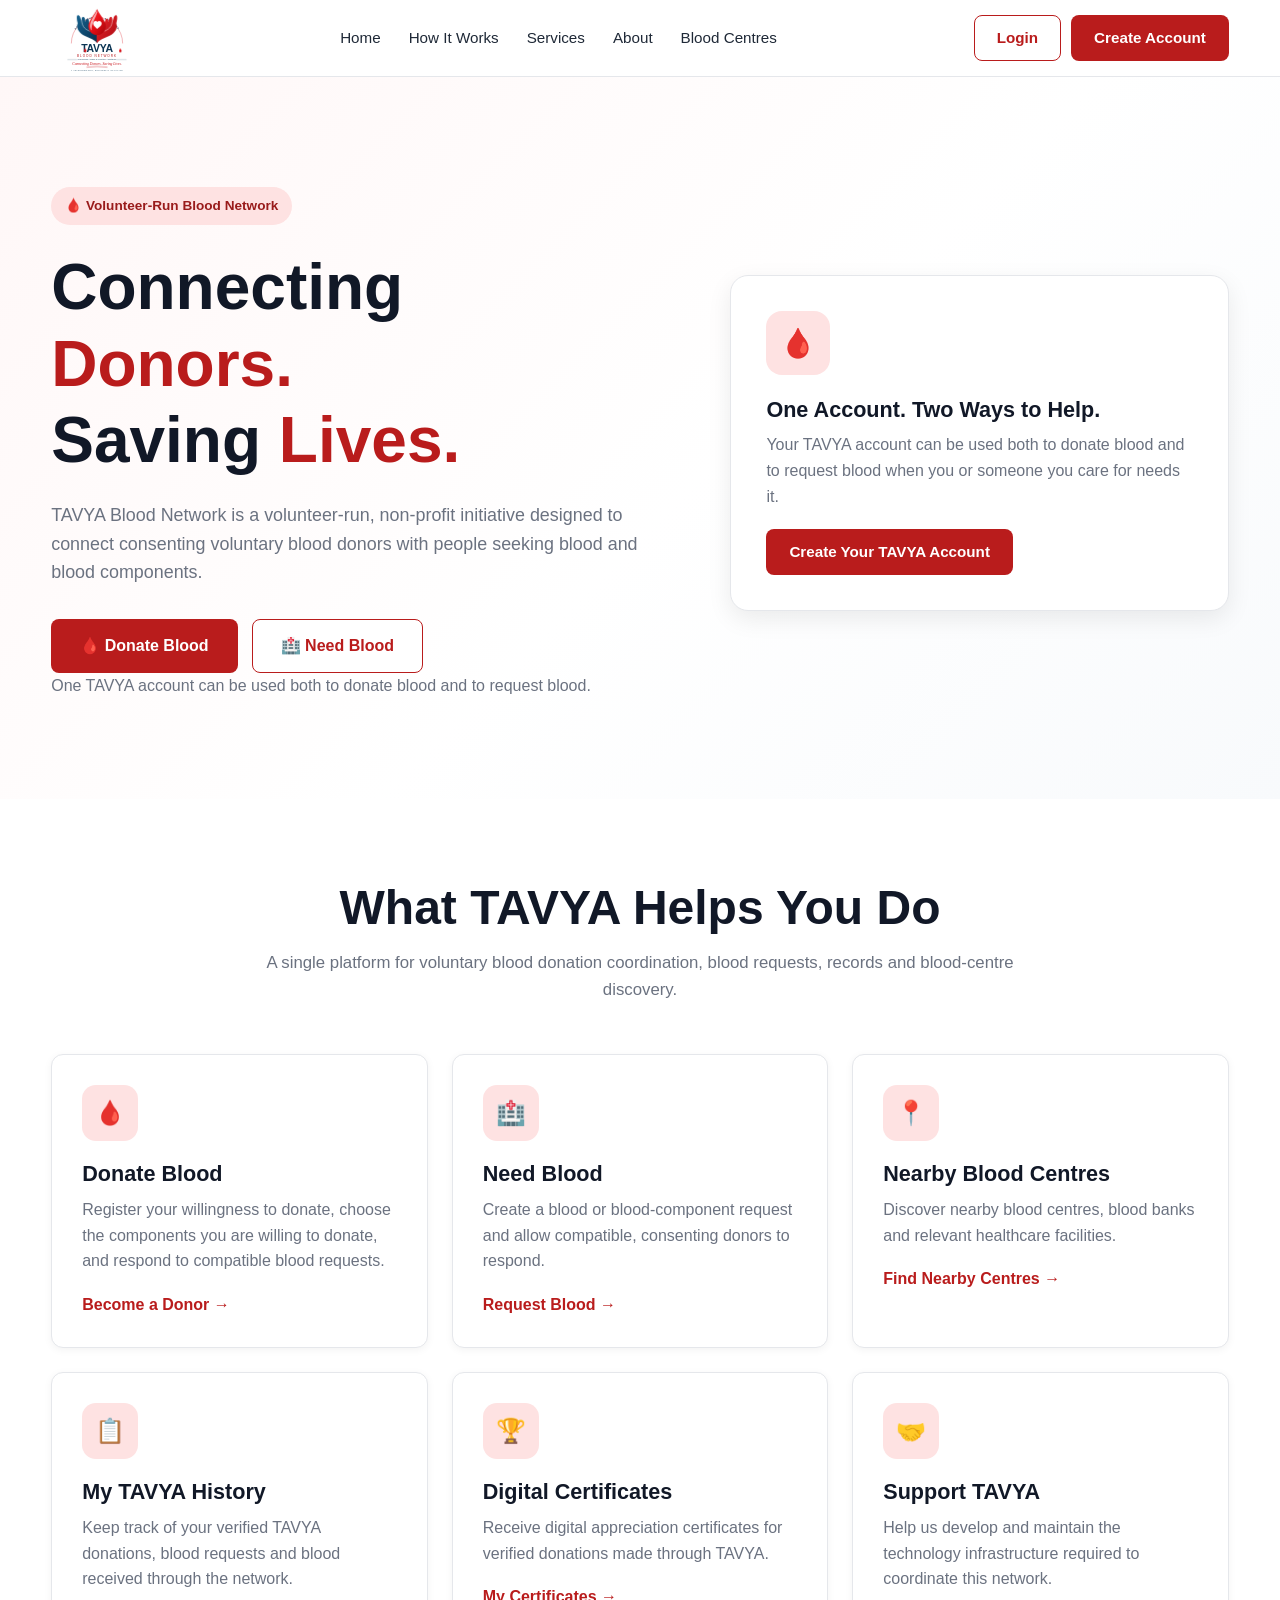
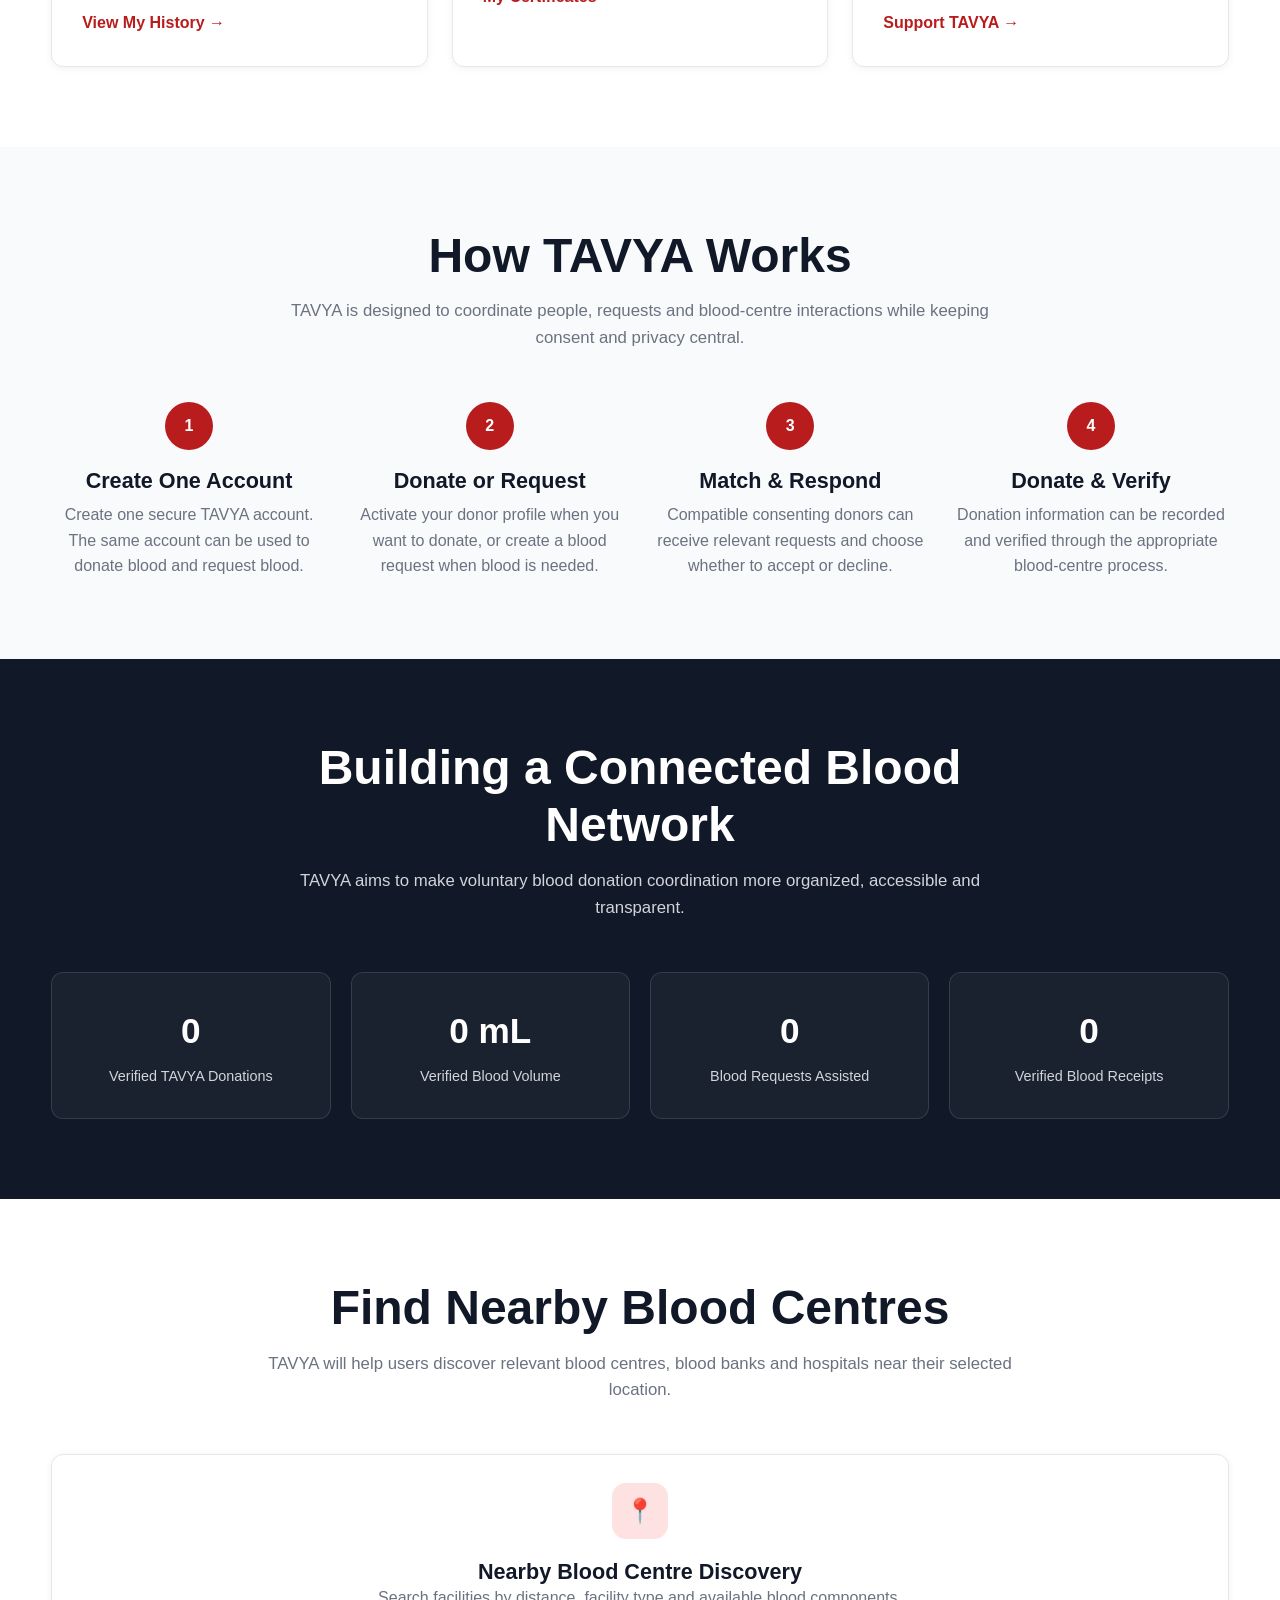
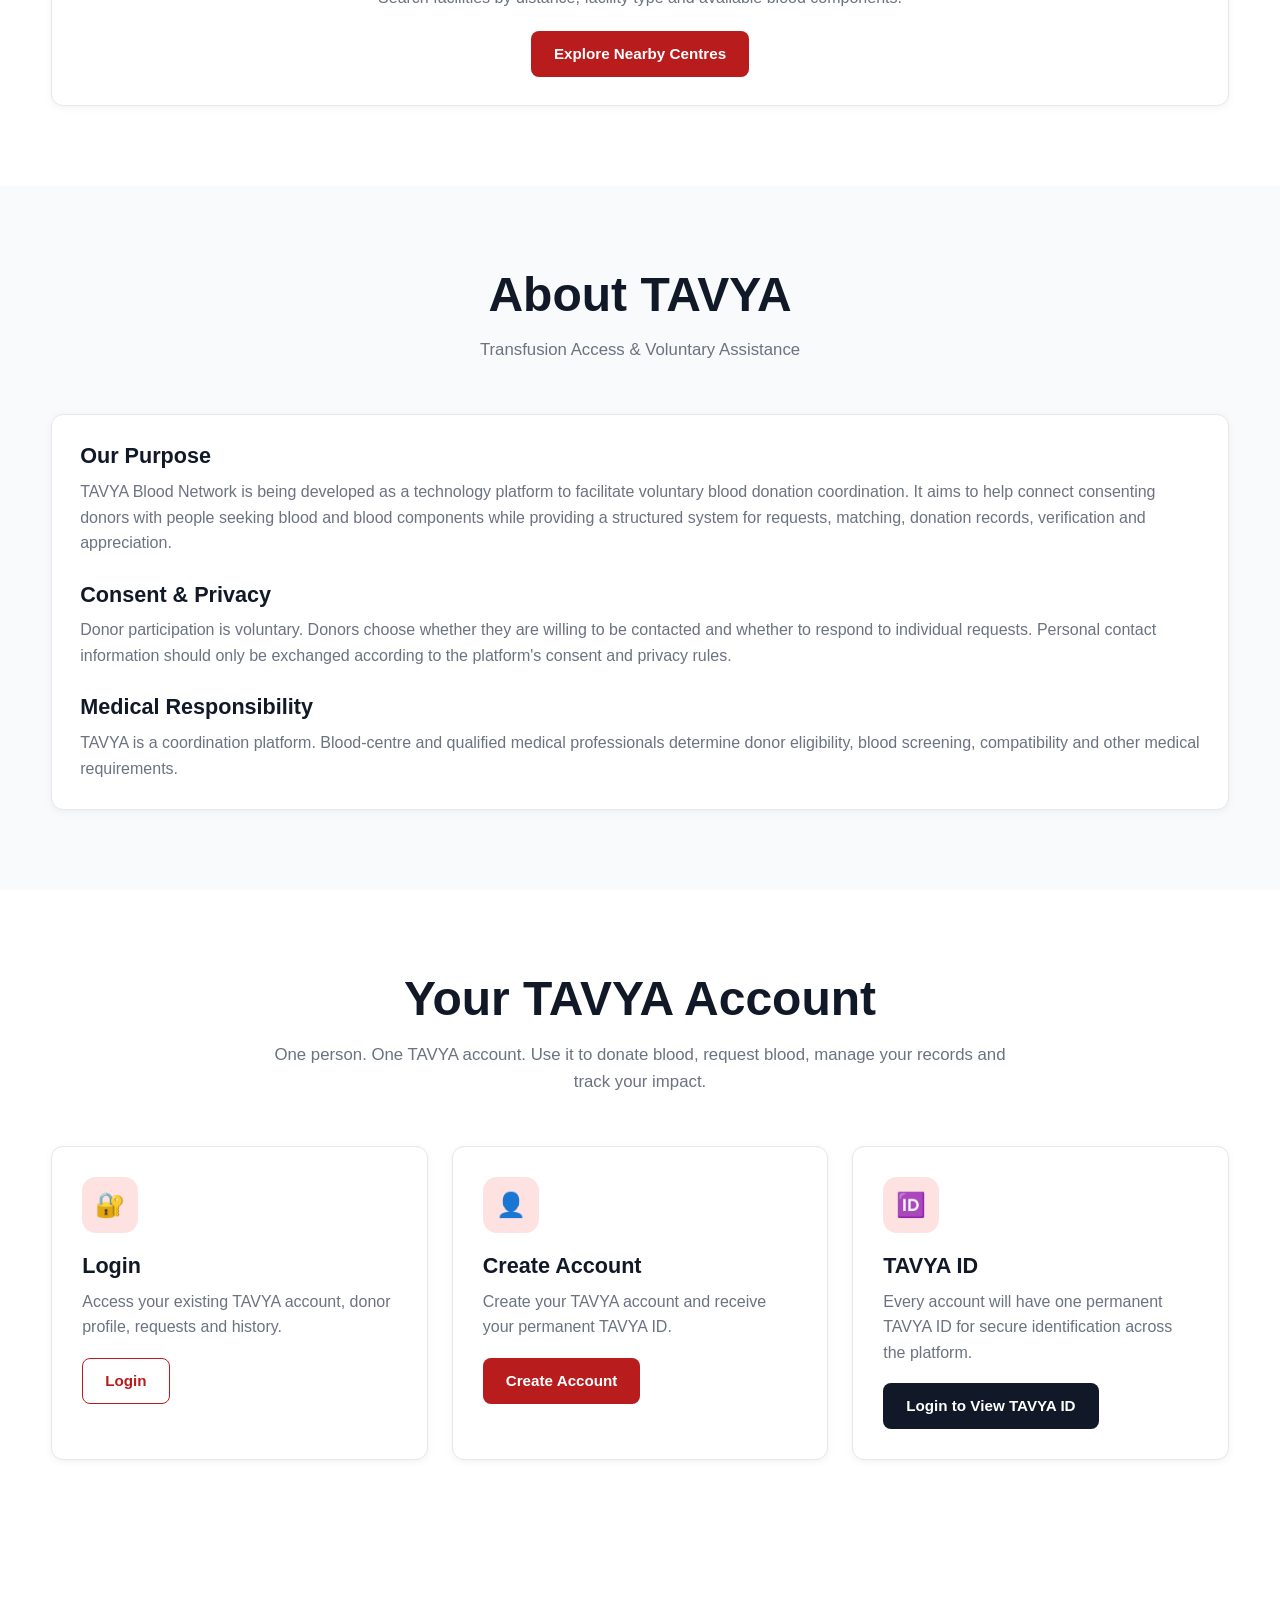
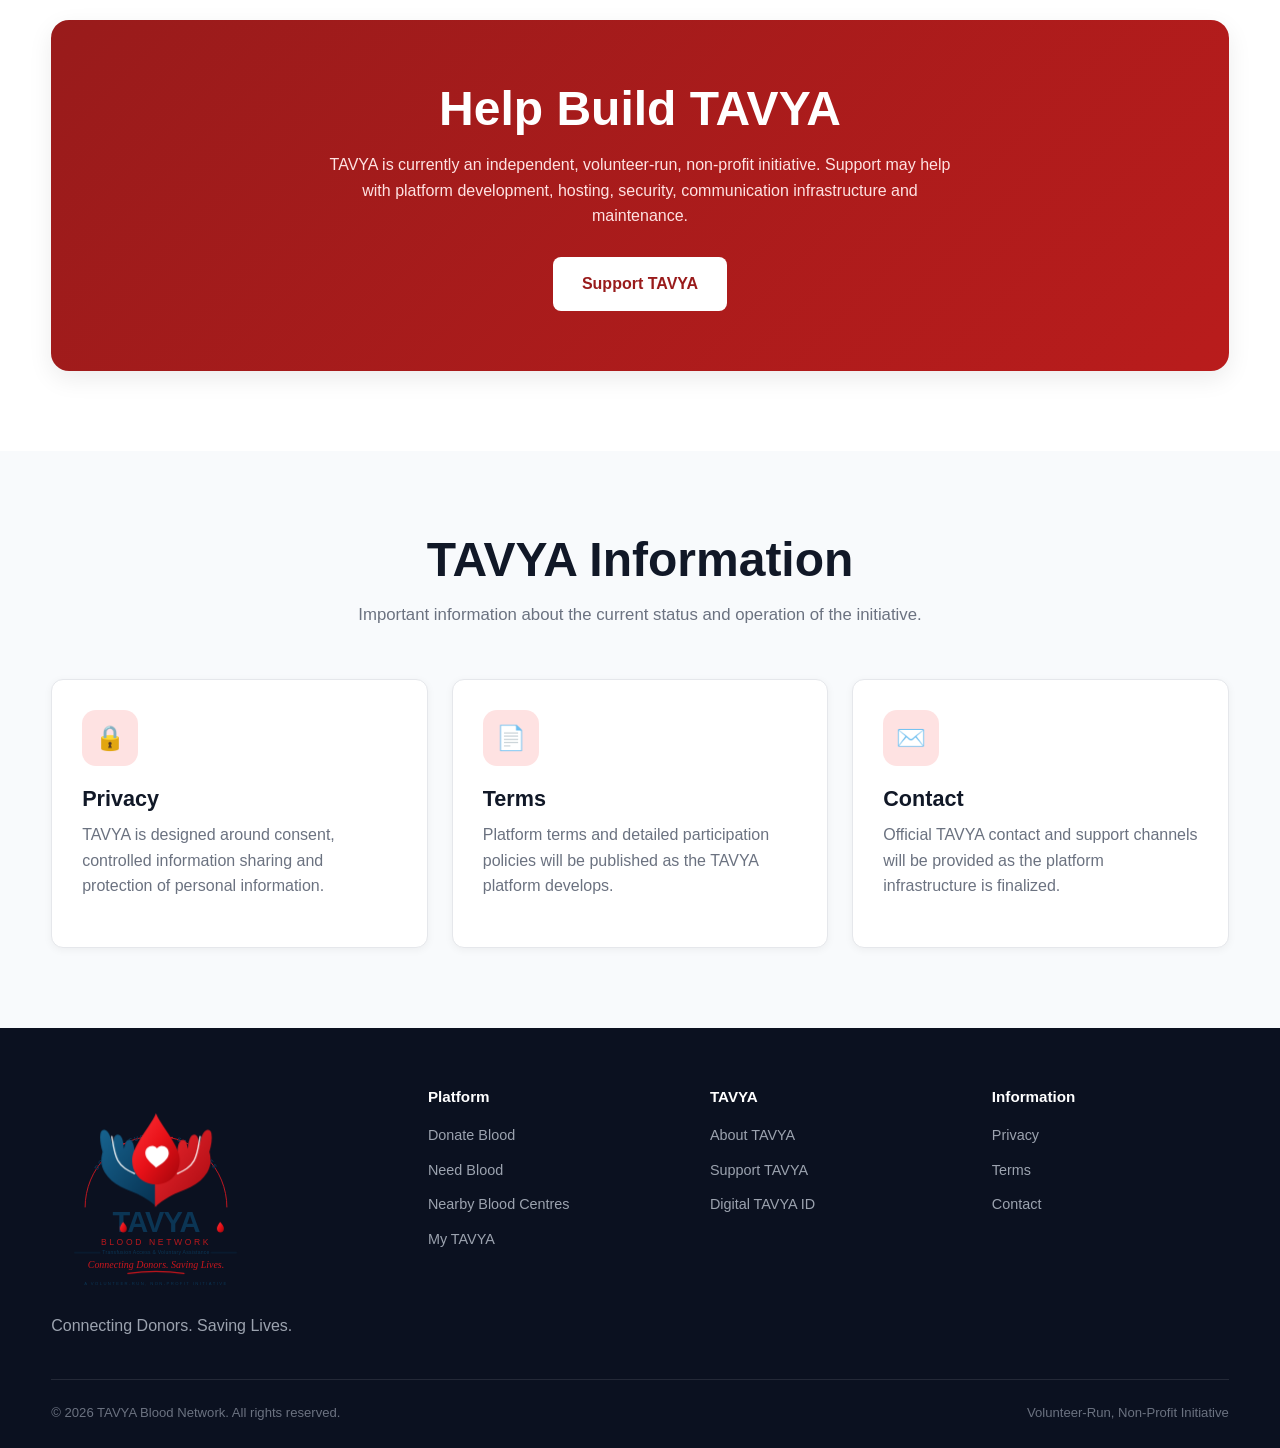
==== commit b99232d6: "Update index.html" ====
--- a/index.html
+++ b/index.html
@@ -34,22 +34,22 @@
 
 
     <!-- =====================================================
-         TAVYA LOGO — INTEGRATED IMAGE STYLING
+         INLINE TAVYA LOGO STYLES
          ===================================================== -->
 
     <style>
 
         /* =====================================================
-           HEADER BRAND
+           HEADER LOGO
            ===================================================== */
 
-        .site-brand {
+        .tavya-header-logo {
+            width: 92px;
+            height: 76px;
+
             display: flex;
             align-items: center;
-            justify-content: flex-start;
-
-            width: 92px;
-            height: 82px;
+            justify-content: center;
 
             flex-shrink: 0;
 
@@ -57,108 +57,591 @@
         }
 
 
-        .site-logo {
+        .tavya-header-logo svg {
+            width: 100%;
+            height: 100%;
+
             display: block;
 
-            width: 92px;
-            height: 82px;
-
-            object-fit: contain;
-
-            border: 0;
-
-            background: transparent;
-
-            user-select: none;
-            -webkit-user-drag: none;
-
-            transition:
-                transform 0.25s ease;
+            overflow: visible;
         }
 
 
-        .site-brand:hover .site-logo {
-            transform: scale(1.03);
-        }
-
-
         /* =====================================================
-           FOOTER BRAND
+           FOOTER LOGO
            ===================================================== */
 
-        .footer-brand-logo {
-            display: inline-flex;
-
+        .tavya-footer-logo {
+            width: 210px;
+            height: 210px;
+
+            display: flex;
             align-items: center;
-            justify-content: flex-start;
-
-            width: 190px;
-            height: 190px;
+            justify-content: center;
 
             text-decoration: none;
         }
 
 
-        .footer-logo {
+        .tavya-footer-logo svg {
+            width: 100%;
+            height: 100%;
+
             display: block;
 
-            width: 190px;
-            height: 190px;
-
-            object-fit: contain;
-
-            border: 0;
-
-            background: transparent;
-
-            user-select: none;
-            -webkit-user-drag: none;
+            overflow: visible;
         }
 
 
         /* =====================================================
-           MOBILE LOGO
+           SVG LOGO ANIMATION
            ===================================================== */
 
+        .tavya-logo-ring {
+
+            fill: none;
+
+            stroke: #d71920;
+
+            stroke-width: 5;
+
+            stroke-linecap: round;
+
+            stroke-dasharray: 1500;
+
+            stroke-dashoffset: 1500;
+
+            animation:
+                tavyaDrawRing
+                1.8s
+                ease-out
+                forwards;
+
+        }
+
+
+        @keyframes tavyaDrawRing {
+
+            to {
+                stroke-dashoffset: 0;
+            }
+
+        }
+
+
+        .tavya-logo-top-text {
+
+            font-family:
+                Arial,
+                Helvetica,
+                sans-serif;
+
+            font-size: 34px;
+
+            font-weight: 600;
+
+            letter-spacing: 8px;
+
+            fill: #0b3554;
+
+            opacity: 0;
+
+            animation:
+                tavyaFadeIn
+                .8s
+                ease
+                forwards
+                .7s;
+
+        }
+
+
+        .tavya-logo-symbol {
+
+            opacity: 0;
+
+            transform-box: fill-box;
+
+            transform-origin: center;
+
+            animation:
+                tavyaSymbolIn
+                1s
+                cubic-bezier(.2,.8,.2,1)
+                forwards
+                .8s;
+
+        }
+
+
+        @keyframes tavyaSymbolIn {
+
+            0% {
+
+                opacity: 0;
+
+                transform:
+                    translateY(20px)
+                    scale(.72);
+
+            }
+
+            70% {
+
+                opacity: 1;
+
+                transform:
+                    translateY(-2px)
+                    scale(1.025);
+
+            }
+
+            100% {
+
+                opacity: 1;
+
+                transform:
+                    translateY(0)
+                    scale(1);
+
+            }
+
+        }
+
+
+        .tavya-logo-heart {
+
+            fill: #ffffff;
+
+            transform-box: fill-box;
+
+            transform-origin: center;
+
+            animation:
+                tavyaHeartbeat
+                2.4s
+                ease-in-out
+                infinite
+                2.5s;
+
+        }
+
+
+        @keyframes tavyaHeartbeat {
+
+            0%,
+            100% {
+                transform: scale(1);
+            }
+
+            8% {
+                transform: scale(1.07);
+            }
+
+            16% {
+                transform: scale(1);
+            }
+
+            25% {
+                transform: scale(1.035);
+            }
+
+            34% {
+                transform: scale(1);
+            }
+
+        }
+
+
+        .tavya-logo-shine {
+
+            opacity: .65;
+
+            animation:
+                tavyaShine
+                2.8s
+                ease-in-out
+                infinite
+                2.5s;
+
+        }
+
+
+        @keyframes tavyaShine {
+
+            0% {
+                opacity: .35;
+            }
+
+            50% {
+                opacity: .8;
+            }
+
+            100% {
+                opacity: .35;
+            }
+
+        }
+
+
+        .tavya-logo-wordmark {
+
+            font-family:
+                Arial Black,
+                Arial,
+                Helvetica,
+                sans-serif;
+
+            font-size: 166px;
+
+            font-weight: 900;
+
+            letter-spacing: -5px;
+
+            fill: #0b3554;
+
+            opacity: 0;
+
+            animation:
+                tavyaWordmark
+                .9s
+                cubic-bezier(.2,.8,.2,1)
+                forwards
+                1.9s;
+
+        }
+
+
+        @keyframes tavyaWordmark {
+
+            from {
+
+                opacity: 0;
+
+                transform:
+                    translateY(18px);
+
+            }
+
+            to {
+
+                opacity: 1;
+
+                transform:
+                    translateY(0);
+
+            }
+
+        }
+
+
+        .tavya-small-drop {
+
+            opacity: 0;
+
+            transform-box: fill-box;
+
+            transform-origin: center;
+
+            animation:
+                tavyaSmallDrop
+                .55s
+                ease
+                forwards
+                2.25s;
+
+        }
+
+
+        @keyframes tavyaSmallDrop {
+
+            from {
+
+                opacity: 0;
+
+                transform:
+                    scale(.25);
+
+            }
+
+            to {
+
+                opacity: 1;
+
+                transform:
+                    scale(1);
+
+            }
+
+        }
+
+
+        .tavya-logo-network {
+
+            font-family:
+                Arial,
+                Helvetica,
+                sans-serif;
+
+            font-size: 49px;
+
+            font-weight: 500;
+
+            letter-spacing: 15px;
+
+            fill: #b9181d;
+
+            opacity: 0;
+
+            animation:
+                tavyaFadeIn
+                .8s
+                ease
+                forwards
+                2.45s;
+
+        }
+
+
+        .tavya-logo-descriptor {
+
+            font-family:
+                Arial,
+                Helvetica,
+                sans-serif;
+
+            font-size: 29px;
+
+            letter-spacing: 1.5px;
+
+            fill: #0b3554;
+
+            opacity: 0;
+
+            animation:
+                tavyaFadeIn
+                .8s
+                ease
+                forwards
+                2.8s;
+
+        }
+
+
+        .tavya-logo-line {
+
+            fill: none;
+
+            stroke: #0b3554;
+
+            stroke-width: 3;
+
+            stroke-linecap: round;
+
+            stroke-dasharray: 145;
+
+            stroke-dashoffset: 145;
+
+            animation:
+                tavyaLine
+                .8s
+                ease
+                forwards
+                2.85s;
+
+        }
+
+
+        @keyframes tavyaLine {
+
+            to {
+                stroke-dashoffset: 0;
+            }
+
+        }
+
+
+        .tavya-logo-tagline {
+
+            font-family:
+                "Brush Script MT",
+                "Segoe Script",
+                cursive;
+
+            font-size: 57px;
+
+            font-style: italic;
+
+            fill: #c9161d;
+
+            opacity: 0;
+
+            animation:
+                tavyaTagline
+                1s
+                ease
+                forwards
+                3.1s;
+
+        }
+
+
+        @keyframes tavyaTagline {
+
+            from {
+
+                opacity: 0;
+
+                transform:
+                    translateY(14px);
+
+            }
+
+            to {
+
+                opacity: 1;
+
+                transform:
+                    translateY(0);
+
+            }
+
+        }
+
+
+        .tavya-logo-underline {
+
+            fill: none;
+
+            stroke: #c9161d;
+
+            stroke-width: 7;
+
+            stroke-linecap: round;
+
+            stroke-dasharray: 360;
+
+            stroke-dashoffset: 360;
+
+            animation:
+                tavyaUnderline
+                1s
+                ease
+                forwards
+                3.65s;
+
+        }
+
+
+        @keyframes tavyaUnderline {
+
+            to {
+                stroke-dashoffset: 0;
+            }
+
+        }
+
+
+        .tavya-logo-nonprofit {
+
+            font-family:
+                Arial,
+                Helvetica,
+                sans-serif;
+
+            font-size: 24px;
+
+            letter-spacing: 8px;
+
+            fill: #0b3554;
+
+            opacity: 0;
+
+            animation:
+                tavyaFadeIn
+                .8s
+                ease
+                forwards
+                4s;
+
+        }
+
+
+        @keyframes tavyaFadeIn {
+
+            from {
+                opacity: 0;
+            }
+
+            to {
+                opacity: 1;
+            }
+
+        }
+
+
+        /* =====================================================
+           REDUCED MOTION
+           ===================================================== */
+
+        @media (prefers-reduced-motion: reduce) {
+
+            .tavya-logo-ring,
+            .tavya-logo-top-text,
+            .tavya-logo-symbol,
+            .tavya-logo-heart,
+            .tavya-logo-shine,
+            .tavya-logo-wordmark,
+            .tavya-small-drop,
+            .tavya-logo-network,
+            .tavya-logo-descriptor,
+            .tavya-logo-line,
+            .tavya-logo-tagline,
+            .tavya-logo-underline,
+            .tavya-logo-nonprofit {
+
+                animation: none !important;
+
+                opacity: 1 !important;
+
+                stroke-dashoffset: 0 !important;
+
+            }
+
+        }
+
+
+        /* =====================================================
+           MOBILE
+           ===================================================== */
+
         @media (max-width: 1000px) {
 
-            .site-brand {
+            .tavya-header-logo {
+
                 width: 72px;
-                height: 68px;
+                height: 62px;
+
             }
 
-            .site-logo {
-                width: 72px;
-                height: 68px;
+
+            .tavya-footer-logo {
+
+                width: 170px;
+                height: 170px;
+
             }
 
-            .footer-brand-logo {
-                width: 150px;
-                height: 150px;
-            }
-
-            .footer-logo {
-                width: 150px;
-                height: 150px;
-            }
-
         }
 
 
-        /* =====================================================
-           EXTRA SMALL DEVICES
-           ===================================================== */
-
         @media (max-width: 600px) {
 
-            .site-brand {
+            .tavya-header-logo {
+
                 width: 62px;
-                height: 60px;
-            }
-
-            .site-logo {
-                width: 62px;
-                height: 60px;
+                height: 56px;
+
             }
 
         }
@@ -183,24 +666,614 @@
 
 
             <!-- =================================================
-                 TAVYA LOGO
-
-                 IMPORTANT:
-                 logo.png is loaded directly.
-                 No iframe.
-                 No logo.html.
-                 No Base64.
+                 TAVYA INLINE SVG LOGO
+
+                 NO IMAGE
+                 NO PNG
+                 NO BASE64
+                 NO IFRAME
                  ================================================= -->
 
             <a href="index.html"
-               class="site-brand"
+               class="tavya-header-logo"
                aria-label="TAVYA Blood Network Home">
 
-                <img
-                    src="logo.png"
-                    alt="TAVYA Blood Network"
-                    class="site-logo"
-                    draggable="false">
+
+                <svg
+                    viewBox="0 0 1200 1200"
+                    xmlns="http://www.w3.org/2000/svg"
+                    role="img"
+                    aria-label="TAVYA Blood Network">
+
+
+                    <defs>
+
+                        <linearGradient
+                            id="headerBlue"
+                            x1="0"
+                            y1="0"
+                            x2="1"
+                            y2="1">
+
+                            <stop
+                                offset="0%"
+                                stop-color="#17638f"/>
+
+                            <stop
+                                offset="100%"
+                                stop-color="#06304f"/>
+
+                        </linearGradient>
+
+
+                        <linearGradient
+                            id="headerRed"
+                            x1="0"
+                            y1="0"
+                            x2="1"
+                            y2="1">
+
+                            <stop
+                                offset="0%"
+                                stop-color="#ef282f"/>
+
+                            <stop
+                                offset="100%"
+                                stop-color="#a60910"/>
+
+                        </linearGradient>
+
+
+                        <linearGradient
+                            id="headerDrop"
+                            x1="0"
+                            y1="0"
+                            x2="1"
+                            y2="1">
+
+                            <stop
+                                offset="0%"
+                                stop-color="#ff343a"/>
+
+                            <stop
+                                offset="50%"
+                                stop-color="#e81118"/>
+
+                            <stop
+                                offset="100%"
+                                stop-color="#a3050b"/>
+
+                        </linearGradient>
+
+                    </defs>
+
+
+                    <!-- TOP ARC -->
+
+                    <path
+                        class="tavya-logo-ring"
+                        d="
+                            M 195 680
+                            A 405 405 0 0 1 1005 680
+                        ">
+
+
+                    </path>
+
+
+                    <!-- TOP TEXT -->
+
+                    <path
+                        id="headerTextArc"
+                        d="
+                            M 205 680
+                            A 395 395 0 0 1 995 680
+                        "
+                        fill="none">
+
+
+                    </path>
+
+
+                    <text class="tavya-logo-top-text">
+
+                        <textPath
+                            href="#headerTextArc"
+                            startOffset="50%"
+                            text-anchor="middle">
+
+                            DONATE
+                            <tspan fill="#d71920">
+                                •
+                            </tspan>
+                            SUPPORT
+                            <tspan fill="#d71920">
+                                •
+                            </tspan>
+                            SAVE LIVES
+
+                        </textPath>
+
+                    </text>
+
+
+                    <!-- CENTRAL SYMBOL -->
+
+                    <g class="tavya-logo-symbol">
+
+
+                        <!-- LEFT HAND -->
+
+                        <path
+                            fill="url(#headerBlue)"
+                            d="
+                                M 295 365
+
+                                C 283 325
+                                  278 288
+                                  283 260
+
+                                C 286 243
+                                  299 235
+                                  313 242
+
+                                C 333 252
+                                  343 286
+                                  351 324
+
+                                L 360 287
+
+                                C 365 268
+                                  380 261
+                                  394 271
+
+                                C 410 283
+                                  414 313
+                                  417 348
+
+                                L 425 316
+
+                                C 430 297
+                                  445 291
+                                  458 301
+
+                                C 474 314
+                                  476 343
+                                  478 378
+
+                                C 500 403
+                                  530 420
+                                  557 434
+
+                                C 583 448
+                                  600 466
+                                  606 490
+
+                                L 606 680
+
+                                C 584 658
+                                  555 638
+                                  523 620
+
+                                C 484 599
+                                  440 584
+                                  400 565
+
+                                C 359 545
+                                  328 516
+                                  307 482
+
+                                C 289 452
+                                  281 416
+                                  295 365
+
+                                Z
+                            ">
+
+
+                        </path>
+
+
+                        <!-- RIGHT HAND -->
+
+                        <path
+                            fill="url(#headerRed)"
+                            d="
+                                M 905 365
+
+                                C 917 325
+                                  922 288
+                                  917 260
+
+                                C 914 243
+                                  901 235
+                                  887 242
+
+                                C 867 252
+                                  857 286
+                                  849 324
+
+                                L 840 287
+
+                                C 835 268
+                                  820 261
+                                  806 271
+
+                                C 790 283
+                                  786 313
+                                  783 348
+
+                                L 775 316
+
+                                C 770 297
+                                  755 291
+                                  742 301
+
+                                C 726 314
+                                  724 343
+                                  722 378
+
+                                C 700 403
+                                  670 420
+                                  643 434
+
+                                C 617 448
+                                  600 466
+                                  594 490
+
+                                L 594 680
+
+                                C 616 658
+                                  645 638
+                                  677 620
+
+                                C 716 599
+                                  760 584
+                                  800 565
+
+                                C 841 545
+                                  872 516
+                                  893 482
+
+                                C 911 452
+                                  919 416
+                                  905 365
+
+                                Z
+                            ">
+
+
+                        </path>
+
+
+                        <!-- HAND HIGHLIGHTS -->
+
+                        <path
+                            d="
+                                M 348 278
+                                C 356 325
+                                  361 376
+                                  382 414
+                                C 405 455
+                                  440 471
+                                  477 489
+                            "
+                            fill="none"
+                            stroke="#ffffff"
+                            stroke-width="8"
+                            stroke-linecap="round"
+                            opacity=".88">
+
+
+                        </path>
+
+
+                        <path
+                            d="
+                                M 852 278
+                                C 844 325
+                                  839 376
+                                  818 414
+                                C 795 455
+                                  760 471
+                                  723 489
+                            "
+                            fill="none"
+                            stroke="#ffffff"
+                            stroke-width="8"
+                            stroke-linecap="round"
+                            opacity=".88">
+
+
+                        </path>
+
+
+                        <!-- MAIN BLOOD DROP -->
+
+                        <path
+                            fill="url(#headerDrop)"
+                            stroke="#a90910"
+                            stroke-width="2"
+                            d="
+                                M 600 145
+
+                                C 581 192
+                                  535 247
+                                  505 300
+
+                                C 478 347
+                                  462 382
+                                  464 420
+
+                                C 467 476
+                                  497 517
+                                  540 538
+
+                                C 559 547
+                                  580 551
+                                  600 551
+
+                                C 620 551
+                                  641 547
+                                  660 538
+
+                                C 703 517
+                                  733 476
+                                  736 420
+
+                                C 738 382
+                                  722 347
+                                  695 300
+
+                                C 665 247
+                                  619 192
+                                  600 145
+
+                                Z
+                            ">
+
+
+                        </path>
+
+
+                        <!-- DROP SHINE -->
+
+                        <path
+                            class="tavya-logo-shine"
+                            fill="#ffffff"
+                            d="
+                                M 593 170
+
+                                C 575 220
+                                  535 273
+                                  513 318
+
+                                C 495 356
+                                  487 391
+                                  490 420
+
+                                C 493 446
+                                  501 465
+                                  514 480
+
+                                C 510 432
+                                  523 368
+                                  553 313
+
+                                C 572 279
+                                  590 238
+                                  605 190
+
+                                Z
+                            ">
+
+
+                        </path>
+
+
+                        <!-- HEART -->
+
+                        <path
+                            class="tavya-logo-heart"
+                            d="
+                                M 600 455
+
+                                C 580 433
+                                  539 406
+                                  539 373
+
+                                C 539 347
+                                  557 331
+                                  580 331
+
+                                C 590 331
+                                  599 336
+                                  606 345
+
+                                C 613 336
+                                  622 331
+                                  632 331
+
+                                C 655 331
+                                  673 347
+                                  673 373
+
+                                C 673 406
+                                  632 433
+                                  600 455
+
+                                Z
+                            ">
+
+
+                        </path>
+
+                    </g>
+
+
+                    <!-- TAVYA -->
+
+                    <text
+                        class="tavya-logo-wordmark"
+                        x="600"
+                        y="825"
+                        text-anchor="middle">
+
+                        TAVYA
+
+                    </text>
+
+
+                    <!-- BLOOD DROPS IN A -->
+
+                    <path
+                        class="tavya-small-drop"
+                        fill="url(#headerDrop)"
+                        d="
+                            M 411 765
+
+                            C 400 781
+                              393 793
+                              393 804
+
+                            C 393 817
+                              401 825
+                              413 825
+
+                            C 425 825
+                              433 817
+                              433 804
+
+                            C 433 793
+                              426 781
+                              411 765
+
+                            Z
+                        ">
+
+
+                    </path>
+
+
+                    <path
+                        class="tavya-small-drop"
+                        fill="url(#headerDrop)"
+                        d="
+                            M 966 765
+
+                            C 955 781
+                              948 793
+                              948 804
+
+                            C 948 817
+                              956 825
+                              968 825
+
+                            C 980 825
+                              988 817
+                              988 804
+
+                            C 988 793
+                              981 781
+                              966 765
+
+                            Z
+                        ">
+
+
+                    </path>
+
+
+                    <!-- BLOOD NETWORK -->
+
+                    <text
+                        class="tavya-logo-network"
+                        x="600"
+                        y="895"
+                        text-anchor="middle">
+
+                        BLOOD NETWORK
+
+                    </text>
+
+
+                    <!-- DESCRIPTOR LINES -->
+
+                    <line
+                        class="tavya-logo-line"
+                        x1="135"
+                        y1="941"
+                        x2="285"
+                        y2="941">
+
+
+                    </line>
+
+
+                    <line
+                        class="tavya-logo-line"
+                        x1="915"
+                        y1="941"
+                        x2="1065"
+                        y2="941">
+
+
+                    </line>
+
+
+                    <!-- DESCRIPTOR -->
+
+                    <text
+                        class="tavya-logo-descriptor"
+                        x="600"
+                        y="951"
+                        text-anchor="middle">
+
+                        Transfusion Access &amp;
+                        Voluntary Assistance
+
+                    </text>
+
+
+                    <!-- TAGLINE -->
+
+                    <text
+                        class="tavya-logo-tagline"
+                        x="600"
+                        y="1030"
+                        text-anchor="middle">
+
+                        Connecting Donors. Saving Lives.
+
+                    </text>
+
+
+                    <!-- TAGLINE UNDERLINE -->
+
+                    <path
+                        class="tavya-logo-underline"
+                        d="
+                            M 440 1060
+                            Q 600 1038 760 1060
+                        ">
+
+
+                    </path>
+
+
+                    <!-- NON-PROFIT -->
+
+                    <text
+                        class="tavya-logo-nonprofit"
+                        x="600"
+                        y="1125"
+                        text-anchor="middle">
+
+                        A VOLUNTEER-RUN, NON-PROFIT INITIATIVE
+
+                    </text>
+
+                </svg>
 
             </a>
 
@@ -246,13 +1319,10 @@
 
 
             <!-- =================================================
-                 NAVIGATION ACTIONS
+                 ACTION BUTTONS
                  ================================================= -->
 
             <div class="nav-actions">
-
-
-                <!-- LOGIN -->
 
                 <a href="auth/login.html"
                    class="btn btn-outline">
@@ -262,8 +1332,6 @@
                 </a>
 
 
-                <!-- CREATE ACCOUNT -->
-
                 <a href="auth/signup.html"
                    class="btn btn-primary">
 
@@ -271,8 +1339,6 @@
 
                 </a>
 
-
-                <!-- MOBILE MENU -->
 
                 <button
                     class="menu-toggle"
@@ -296,14 +1362,14 @@
 
 
 <!-- =========================================================
-     MAIN
+     MAIN CONTENT
      ========================================================= -->
 
 <main>
 
 
 <!-- =========================================================
-     HERO SECTION
+     HERO
      ========================================================= -->
 
 <section id="home"
@@ -313,10 +1379,6 @@
 
         <div class="hero-grid">
 
-
-            <!-- =================================================
-                 HERO CONTENT
-                 ================================================= -->
 
             <div class="hero-content">
 
@@ -354,8 +1416,6 @@
                 <div class="hero-actions">
 
 
-                    <!-- DONATE -->
-
                     <a href="auth/signup.html"
                        class="btn btn-primary btn-large">
 
@@ -364,8 +1424,6 @@
                     </a>
 
 
-                    <!-- NEED BLOOD -->
-
                     <a href="auth/signup.html"
                        class="btn btn-outline btn-large">
 
@@ -386,10 +1444,6 @@
             </div>
 
 
-
-            <!-- =================================================
-                 HERO CARD
-                 ================================================= -->
 
             <div class="hero-card">
 
@@ -467,27 +1521,16 @@
         <div class="services-grid">
 
 
-            <!-- =================================================
-                 DONATE BLOOD
-                 ================================================= -->
-
             <article class="service-card"
                      id="donate">
 
-
                 <div class="service-icon">
-
                     🩸
-
                 </div>
 
-
                 <h3>
-
                     Donate Blood
-
                 </h3>
-
 
                 <p>
 
@@ -498,7 +1541,6 @@
 
                 </p>
 
-
                 <a href="auth/signup.html"
                    class="service-link">
 
@@ -510,27 +1552,16 @@
 
 
 
-            <!-- =================================================
-                 NEED BLOOD
-                 ================================================= -->
-
             <article class="service-card"
                      id="request">
 
-
                 <div class="service-icon">
-
                     🏥
-
                 </div>
 
-
                 <h3>
-
                     Need Blood
-
                 </h3>
-
 
                 <p>
 
@@ -540,7 +1571,6 @@
 
                 </p>
 
-
                 <a href="auth/signup.html"
                    class="service-link">
 
@@ -552,26 +1582,15 @@
 
 
 
-            <!-- =================================================
-                 NEARBY CENTRES
-                 ================================================= -->
-
             <article class="service-card">
 
-
                 <div class="service-icon">
-
                     📍
-
                 </div>
 
-
                 <h3>
-
                     Nearby Blood Centres
-
                 </h3>
-
 
                 <p>
 
@@ -581,7 +1600,6 @@
 
                 </p>
 
-
                 <a href="#nearby"
                    class="service-link">
 
@@ -593,26 +1611,15 @@
 
 
 
-            <!-- =================================================
-                 HISTORY
-                 ================================================= -->
-
             <article class="service-card">
 
-
                 <div class="service-icon">
-
                     📋
-
                 </div>
 
-
                 <h3>
-
                     My TAVYA History
-
                 </h3>
-
 
                 <p>
 
@@ -622,7 +1629,6 @@
 
                 </p>
 
-
                 <a href="auth/login.html"
                    class="service-link">
 
@@ -634,26 +1640,15 @@
 
 
 
-            <!-- =================================================
-                 CERTIFICATES
-                 ================================================= -->
-
             <article class="service-card">
 
-
                 <div class="service-icon">
-
                     🏆
-
                 </div>
 
-
                 <h3>
-
                     Digital Certificates
-
                 </h3>
-
 
                 <p>
 
@@ -663,7 +1658,6 @@
 
                 </p>
 
-
                 <a href="auth/login.html"
                    class="service-link">
 
@@ -675,26 +1669,15 @@
 
 
 
-            <!-- =================================================
-                 SUPPORT
-                 ================================================= -->
-
             <article class="service-card">
 
-
                 <div class="service-icon">
-
                     🤝
-
                 </div>
 
-
                 <h3>
-
                     Support TAVYA
-
                 </h3>
-
 
                 <p>
 
@@ -704,7 +1687,6 @@
 
                 </p>
 
-
                 <a href="#support"
                    class="service-link">
 
@@ -723,7 +1705,7 @@
 
 
 <!-- =========================================================
-     HOW TAVYA WORKS
+     HOW IT WORKS
      ========================================================= -->
 
 <section id="how-it-works"
@@ -735,11 +1717,8 @@
         <div class="section-title">
 
             <h2>
-
                 How TAVYA Works
-
             </h2>
-
 
             <p>
 
@@ -756,24 +1735,15 @@
         <div class="steps-grid">
 
 
-            <!-- STEP 1 -->
-
             <div class="step">
 
-
                 <div class="step-number">
-
                     1
-
                 </div>
 
-
                 <h3>
-
                     Create One Account
-
                 </h3>
-
 
                 <p>
 
@@ -787,24 +1757,15 @@
 
 
 
-            <!-- STEP 2 -->
-
             <div class="step">
 
-
                 <div class="step-number">
-
                     2
-
                 </div>
 
-
                 <h3>
-
                     Donate or Request
-
                 </h3>
-
 
                 <p>
 
@@ -818,24 +1779,15 @@
 
 
 
-            <!-- STEP 3 -->
-
             <div class="step">
 
-
                 <div class="step-number">
-
                     3
-
                 </div>
 
-
                 <h3>
-
                     Match &amp; Respond
-
                 </h3>
-
 
                 <p>
 
@@ -849,24 +1801,15 @@
 
 
 
-            <!-- STEP 4 -->
-
             <div class="step">
 
-
                 <div class="step-number">
-
                     4
-
                 </div>
 
-
                 <h3>
-
                     Donate &amp; Verify
-
                 </h3>
-
 
                 <p>
 
@@ -898,11 +1841,8 @@
         <div class="section-title">
 
             <h2>
-
                 Building a Connected Blood Network
-
             </h2>
-
 
             <p>
 
@@ -919,84 +1859,53 @@
         <div class="stats-grid">
 
 
-            <!-- VERIFIED DONATIONS -->
-
             <div class="stat-card">
 
                 <div class="stat-number">
-
                     0
-
                 </div>
 
-
                 <div class="stat-label">
-
                     Verified TAVYA Donations
-
                 </div>
 
             </div>
 
 
-
-            <!-- BLOOD VOLUME -->
-
             <div class="stat-card">
 
                 <div class="stat-number">
-
                     0 mL
-
                 </div>
 
-
                 <div class="stat-label">
-
                     Verified Blood Volume
-
                 </div>
 
             </div>
 
 
-
-            <!-- REQUESTS -->
-
             <div class="stat-card">
 
                 <div class="stat-number">
-
                     0
-
                 </div>
 
-
                 <div class="stat-label">
-
                     Blood Requests Assisted
-
                 </div>
 
             </div>
 
 
-
-            <!-- RECEIPTS -->
-
             <div class="stat-card">
 
                 <div class="stat-number">
-
                     0
-
                 </div>
 
-
                 <div class="stat-label">
-
                     Verified Blood Receipts
-
                 </div>
 
             </div>
@@ -1022,11 +1931,8 @@
         <div class="section-title">
 
             <h2>
-
                 Find Nearby Blood Centres
-
             </h2>
-
 
             <p>
 
@@ -1044,7 +1950,7 @@
 
 
             <div class="service-icon"
-                 style="margin: 0 auto 20px;">
+                 style="margin:0 auto 20px;">
 
                 📍
 
@@ -1052,9 +1958,7 @@
 
 
             <h3>
-
                 Nearby Blood Centre Discovery
-
             </h3>
 
 
@@ -1083,7 +1987,7 @@
 
 
 <!-- =========================================================
-     ABOUT TAVYA
+     ABOUT
      ========================================================= -->
 
 <section id="about"
@@ -1095,17 +1999,12 @@
         <div class="section-title">
 
             <h2>
-
                 About TAVYA
-
             </h2>
 
-
             <p>
-
                 Transfusion Access &amp;
                 Voluntary Assistance
-
             </p>
 
         </div>
@@ -1116,9 +2015,7 @@
 
 
             <h3 class="mb-1">
-
                 Our Purpose
-
             </h3>
 
 
@@ -1141,9 +2038,7 @@
 
 
             <h3 class="mb-1">
-
                 Consent &amp; Privacy
-
             </h3>
 
 
@@ -1165,9 +2060,7 @@
 
 
             <h3 class="mb-1">
-
                 Medical Responsibility
-
             </h3>
 
 
@@ -1191,7 +2084,7 @@
 
 
 <!-- =========================================================
-     ACCOUNT SECTION
+     ACCOUNT
      ========================================================= -->
 
 <section id="account"
@@ -1203,9 +2096,7 @@
         <div class="section-title">
 
             <h2>
-
                 Your TAVYA Account
-
             </h2>
 
 
@@ -1224,26 +2115,15 @@
         <div class="services-grid">
 
 
-            <!-- =================================================
-                 LOGIN
-                 ================================================= -->
-
             <div class="service-card">
 
-
                 <div class="service-icon">
-
                     🔐
-
                 </div>
 
-
                 <h3>
-
                     Login
-
                 </h3>
-
 
                 <p>
 
@@ -1252,7 +2132,6 @@
 
                 </p>
 
-
                 <a href="auth/login.html"
                    class="btn btn-outline">
 
@@ -1264,26 +2143,15 @@
 
 
 
-            <!-- =================================================
-                 CREATE ACCOUNT
-                 ================================================= -->
-
             <div class="service-card">
 
-
                 <div class="service-icon">
-
                     👤
-
                 </div>
 
-
                 <h3>
-
                     Create Account
-
                 </h3>
-
 
                 <p>
 
@@ -1292,7 +2160,6 @@
 
                 </p>
 
-
                 <a href="auth/signup.html"
                    class="btn btn-primary">
 
@@ -1304,26 +2171,15 @@
 
 
 
-            <!-- =================================================
-                 TAVYA ID
-                 ================================================= -->
-
             <div class="service-card">
 
-
                 <div class="service-icon">
-
                     🆔
-
                 </div>
 
-
                 <h3>
-
                     TAVYA ID
-
                 </h3>
-
 
                 <p>
 
@@ -1333,7 +2189,6 @@
 
                 </p>
 
-
                 <a href="auth/login.html"
                    class="btn btn-dark">
 
@@ -1352,7 +2207,7 @@
 
 
 <!-- =========================================================
-     SUPPORT TAVYA
+     SUPPORT
      ========================================================= -->
 
 <section id="support"
@@ -1364,9 +2219,7 @@
 
 
             <h2>
-
                 Help Build TAVYA
-
             </h2>
 
 
@@ -1399,7 +2252,7 @@
 
 
 <!-- =========================================================
-     INFORMATION SECTION
+     INFORMATION
      ========================================================= -->
 
 <section id="information"
@@ -1411,9 +2264,7 @@
         <div class="section-title">
 
             <h2>
-
                 TAVYA Information
-
             </h2>
 
 
@@ -1431,25 +2282,16 @@
         <div class="services-grid">
 
 
-            <!-- PRIVACY -->
-
             <div class="service-card"
                  id="privacy">
 
-
                 <div class="service-icon">
-
                     🔒
-
                 </div>
 
-
                 <h3>
-
                     Privacy
-
                 </h3>
-
 
                 <p>
 
@@ -1463,25 +2305,16 @@
 
 
 
-            <!-- TERMS -->
-
             <div class="service-card"
                  id="terms">
 
-
                 <div class="service-icon">
-
                     📄
-
                 </div>
 
-
                 <h3>
-
                     Terms
-
                 </h3>
-
 
                 <p>
 
@@ -1495,25 +2328,16 @@
 
 
 
-            <!-- CONTACT -->
-
             <div class="service-card"
                  id="contact">
 
-
                 <div class="service-icon">
-
                     ✉️
-
                 </div>
 
-
                 <h3>
-
                     Contact
-
                 </h3>
-
 
                 <p>
 
@@ -1549,21 +2373,516 @@
 
 
             <!-- =================================================
-                 FOOTER BRAND
+                 FOOTER INLINE SVG LOGO
                  ================================================= -->
 
             <div class="footer-brand">
 
 
                 <a href="index.html"
-                   class="footer-brand-logo"
+                   class="tavya-footer-logo"
                    aria-label="TAVYA Blood Network Home">
 
-                    <img
-                        src="logo.png"
-                        alt="TAVYA Blood Network"
-                        class="footer-logo"
-                        draggable="false">
+
+                    <svg
+                        viewBox="0 0 1200 1200"
+                        xmlns="http://www.w3.org/2000/svg"
+                        role="img"
+                        aria-label="TAVYA Blood Network">
+
+
+                        <defs>
+
+
+                            <linearGradient
+                                id="footerBlue"
+                                x1="0"
+                                y1="0"
+                                x2="1"
+                                y2="1">
+
+                                <stop
+                                    offset="0%"
+                                    stop-color="#17638f"/>
+
+                                <stop
+                                    offset="100%"
+                                    stop-color="#06304f"/>
+
+                            </linearGradient>
+
+
+                            <linearGradient
+                                id="footerRed"
+                                x1="0"
+                                y1="0"
+                                x2="1"
+                                y2="1">
+
+                                <stop
+                                    offset="0%"
+                                    stop-color="#ef282f"/>
+
+                                <stop
+                                    offset="100%"
+                                    stop-color="#a60910"/>
+
+                            </linearGradient>
+
+
+                            <linearGradient
+                                id="footerDrop"
+                                x1="0"
+                                y1="0"
+                                x2="1"
+                                y2="1">
+
+                                <stop
+                                    offset="0%"
+                                    stop-color="#ff343a"/>
+
+                                <stop
+                                    offset="50%"
+                                    stop-color="#e81118"/>
+
+                                <stop
+                                    offset="100%"
+                                    stop-color="#a3050b"/>
+
+                            </linearGradient>
+
+
+                            <path
+                                id="footerArcText"
+                                d="
+                                    M 205 680
+                                    A 395 395 0 0 1 995 680
+                                "
+                                fill="none">
+
+                            </path>
+
+                        </defs>
+
+
+                        <!-- ARC -->
+
+                        <path
+                            class="tavya-logo-ring"
+                            d="
+                                M 195 680
+                                A 405 405 0 0 1 1005 680
+                            ">
+
+
+                        </path>
+
+
+                        <!-- TOP TEXT -->
+
+                        <text class="tavya-logo-top-text">
+
+                            <textPath
+                                href="#footerArcText"
+                                startOffset="50%"
+                                text-anchor="middle">
+
+                                DONATE
+                                <tspan fill="#d71920">
+                                    •
+                                </tspan>
+                                SUPPORT
+                                <tspan fill="#d71920">
+                                    •
+                                </tspan>
+                                SAVE LIVES
+
+                            </textPath>
+
+                        </text>
+
+
+                        <!-- SYMBOL -->
+
+                        <g class="tavya-logo-symbol">
+
+
+                            <!-- LEFT HAND -->
+
+                            <path
+                                fill="url(#footerBlue)"
+                                d="
+                                    M 295 365
+                                    C 283 325
+                                      278 288
+                                      283 260
+                                    C 286 243
+                                      299 235
+                                      313 242
+                                    C 333 252
+                                      343 286
+                                      351 324
+                                    L 360 287
+                                    C 365 268
+                                      380 261
+                                      394 271
+                                    C 410 283
+                                      414 313
+                                      417 348
+                                    L 425 316
+                                    C 430 297
+                                      445 291
+                                      458 301
+                                    C 474 314
+                                      476 343
+                                      478 378
+                                    C 500 403
+                                      530 420
+                                      557 434
+                                    C 583 448
+                                      600 466
+                                      606 490
+                                    L 606 680
+                                    C 584 658
+                                      555 638
+                                      523 620
+                                    C 484 599
+                                      440 584
+                                      400 565
+                                    C 359 545
+                                      328 516
+                                      307 482
+                                    C 289 452
+                                      281 416
+                                      295 365
+                                    Z
+                                ">
+
+
+                            </path>
+
+
+                            <!-- RIGHT HAND -->
+
+                            <path
+                                fill="url(#footerRed)"
+                                d="
+                                    M 905 365
+                                    C 917 325
+                                      922 288
+                                      917 260
+                                    C 914 243
+                                      901 235
+                                      887 242
+                                    C 867 252
+                                      857 286
+                                      849 324
+                                    L 840 287
+                                    C 835 268
+                                      820 261
+                                      806 271
+                                    C 790 283
+                                      786 313
+                                      783 348
+                                    L 775 316
+                                    C 770 297
+                                      755 291
+                                      742 301
+                                    C 726 314
+                                      724 343
+                                      722 378
+                                    C 700 403
+                                      670 420
+                                      643 434
+                                    C 617 448
+                                      600 466
+                                      594 490
+                                    L 594 680
+                                    C 616 658
+                                      645 638
+                                      677 620
+                                    C 716 599
+                                      760 584
+                                      800 565
+                                    C 841 545
+                                      872 516
+                                      893 482
+                                    C 911 452
+                                      919 416
+                                      905 365
+                                    Z
+                                ">
+
+
+                            </path>
+
+
+                            <!-- HIGHLIGHTS -->
+
+                            <path
+                                d="
+                                    M 348 278
+                                    C 356 325
+                                      361 376
+                                      382 414
+                                    C 405 455
+                                      440 471
+                                      477 489
+                                "
+                                fill="none"
+                                stroke="#ffffff"
+                                stroke-width="8"
+                                stroke-linecap="round"
+                                opacity=".88">
+
+
+                            </path>
+
+
+                            <path
+                                d="
+                                    M 852 278
+                                    C 844 325
+                                      839 376
+                                      818 414
+                                    C 795 455
+                                      760 471
+                                      723 489
+                                "
+                                fill="none"
+                                stroke="#ffffff"
+                                stroke-width="8"
+                                stroke-linecap="round"
+                                opacity=".88">
+
+
+                            </path>
+
+
+                            <!-- BLOOD DROP -->
+
+                            <path
+                                fill="url(#footerDrop)"
+                                d="
+                                    M 600 145
+                                    C 581 192
+                                      535 247
+                                      505 300
+                                    C 478 347
+                                      462 382
+                                      464 420
+                                    C 467 476
+                                      497 517
+                                      540 538
+                                    C 559 547
+                                      580 551
+                                      600 551
+                                    C 620 551
+                                      641 547
+                                      660 538
+                                    C 703 517
+                                      733 476
+                                      736 420
+                                    C 738 382
+                                      722 347
+                                      695 300
+                                    C 665 247
+                                      619 192
+                                      600 145
+                                    Z
+                                ">
+
+
+                            </path>
+
+
+                            <!-- HEART -->
+
+                            <path
+                                class="tavya-logo-heart"
+                                d="
+                                    M 600 455
+                                    C 580 433
+                                      539 406
+                                      539 373
+                                    C 539 347
+                                      557 331
+                                      580 331
+                                    C 590 331
+                                      599 336
+                                      606 345
+                                    C 613 336
+                                      622 331
+                                      632 331
+                                    C 655 331
+                                      673 347
+                                      673 373
+                                    C 673 406
+                                      632 433
+                                      600 455
+                                    Z
+                                ">
+
+
+                            </path>
+
+                        </g>
+
+
+                        <!-- TAVYA -->
+
+                        <text
+                            class="tavya-logo-wordmark"
+                            x="600"
+                            y="825"
+                            text-anchor="middle">
+
+                            TAVYA
+
+                        </text>
+
+
+                        <!-- A DROPS -->
+
+                        <path
+                            class="tavya-small-drop"
+                            fill="url(#footerDrop)"
+                            d="
+                                M 411 765
+                                C 400 781
+                                  393 793
+                                  393 804
+                                C 393 817
+                                  401 825
+                                  413 825
+                                C 425 825
+                                  433 817
+                                  433 804
+                                C 433 793
+                                  426 781
+                                  411 765
+                                Z
+                            ">
+
+
+                        </path>
+
+
+                        <path
+                            class="tavya-small-drop"
+                            fill="url(#footerDrop)"
+                            d="
+                                M 966 765
+                                C 955 781
+                                  948 793
+                                  948 804
+                                C 948 817
+                                  956 825
+                                  968 825
+                                C 980 825
+                                  988 817
+                                  988 804
+                                C 988 793
+                                  981 781
+                                  966 765
+                                Z
+                            ">
+
+
+                        </path>
+
+
+                        <!-- NETWORK -->
+
+                        <text
+                            class="tavya-logo-network"
+                            x="600"
+                            y="895"
+                            text-anchor="middle">
+
+                            BLOOD NETWORK
+
+                        </text>
+
+
+                        <!-- LINES -->
+
+                        <line
+                            class="tavya-logo-line"
+                            x1="135"
+                            y1="941"
+                            x2="285"
+                            y2="941">
+
+
+                        </line>
+
+
+                        <line
+                            class="tavya-logo-line"
+                            x1="915"
+                            y1="941"
+                            x2="1065"
+                            y2="941">
+
+
+                        </line>
+
+
+                        <!-- DESCRIPTOR -->
+
+                        <text
+                            class="tavya-logo-descriptor"
+                            x="600"
+                            y="951"
+                            text-anchor="middle">
+
+                            Transfusion Access &amp;
+                            Voluntary Assistance
+
+                        </text>
+
+
+                        <!-- TAGLINE -->
+
+                        <text
+                            class="tavya-logo-tagline"
+                            x="600"
+                            y="1030"
+                            text-anchor="middle">
+
+                            Connecting Donors. Saving Lives.
+
+                        </text>
+
+
+                        <!-- UNDERLINE -->
+
+                        <path
+                            class="tavya-logo-underline"
+                            d="
+                                M 440 1060
+                                Q 600 1038 760 1060
+                            ">
+
+
+                        </path>
+
+
+                        <!-- NON-PROFIT -->
+
+                        <text
+                            class="tavya-logo-nonprofit"
+                            x="600"
+                            y="1125"
+                            text-anchor="middle">
+
+                            A VOLUNTEER-RUN, NON-PROFIT INITIATIVE
+
+                        </text>
+
+
+                    </svg>
 
                 </a>
 
@@ -1585,13 +2904,9 @@
 
             <div class="footer-column">
 
-
                 <h4>
-
                     Platform
-
                 </h4>
-
 
                 <ul>
 
@@ -1601,21 +2916,18 @@
                         </a>
                     </li>
 
-
                     <li>
                         <a href="#request">
                             Need Blood
                         </a>
                     </li>
 
-
                     <li>
                         <a href="#nearby">
                             Nearby Blood Centres
                         </a>
                     </li>
 
-
                     <li>
                         <a href="auth/login.html">
                             My TAVYA
@@ -1634,13 +2946,9 @@
 
             <div class="footer-column">
 
-
                 <h4>
-
                     TAVYA
-
                 </h4>
-
 
                 <ul>
 
@@ -1650,14 +2958,12 @@
                         </a>
                     </li>
 
-
                     <li>
                         <a href="#support">
                             Support TAVYA
                         </a>
                     </li>
 
-
                     <li>
                         <a href="#account">
                             Digital TAVYA ID
@@ -1676,13 +2982,9 @@
 
             <div class="footer-column">
 
-
                 <h4>
-
                     Information
-
                 </h4>
-
 
                 <ul>
 
@@ -1692,14 +2994,12 @@
                         </a>
                     </li>
 
-
                     <li>
                         <a href="#terms">
                             Terms
                         </a>
                     </li>
 
-
                     <li>
                         <a href="#contact">
                             Contact
@@ -1720,7 +3020,6 @@
 
         <div class="footer-bottom">
 
-
             <span>
 
                 © 2026 TAVYA Blood Network.
@@ -1758,10 +3057,8 @@
     "DOMContentLoaded",
     function () {
 
-
         const menuToggle =
             document.querySelector(".menu-toggle");
-
 
         const navLinks =
             document.querySelector(".nav-links");
@@ -1775,7 +3072,6 @@
         menuToggle.addEventListener(
             "click",
             function () {
-
 
                 const isOpen =
                     navLinks.classList.toggle(
@@ -1800,10 +3096,6 @@
         );
 
 
-        /* ---------------------------------------------
-           Close menu after selecting a navigation link
-           --------------------------------------------- */
-
         navLinks
             .querySelectorAll("a")
             .forEach(
@@ -1839,7 +3131,7 @@
 
 
 /* =========================================================
-   TEMPORARY COMING SOON
+   TEMPORARY SUPPORT MESSAGE
    ========================================================= */
 
 function showComingSoon(feature) {
@@ -1865,7 +3157,6 @@
             link.addEventListener(
                 "click",
                 function (event) {
-
 
                     const targetId =
                         this.getAttribute("href");
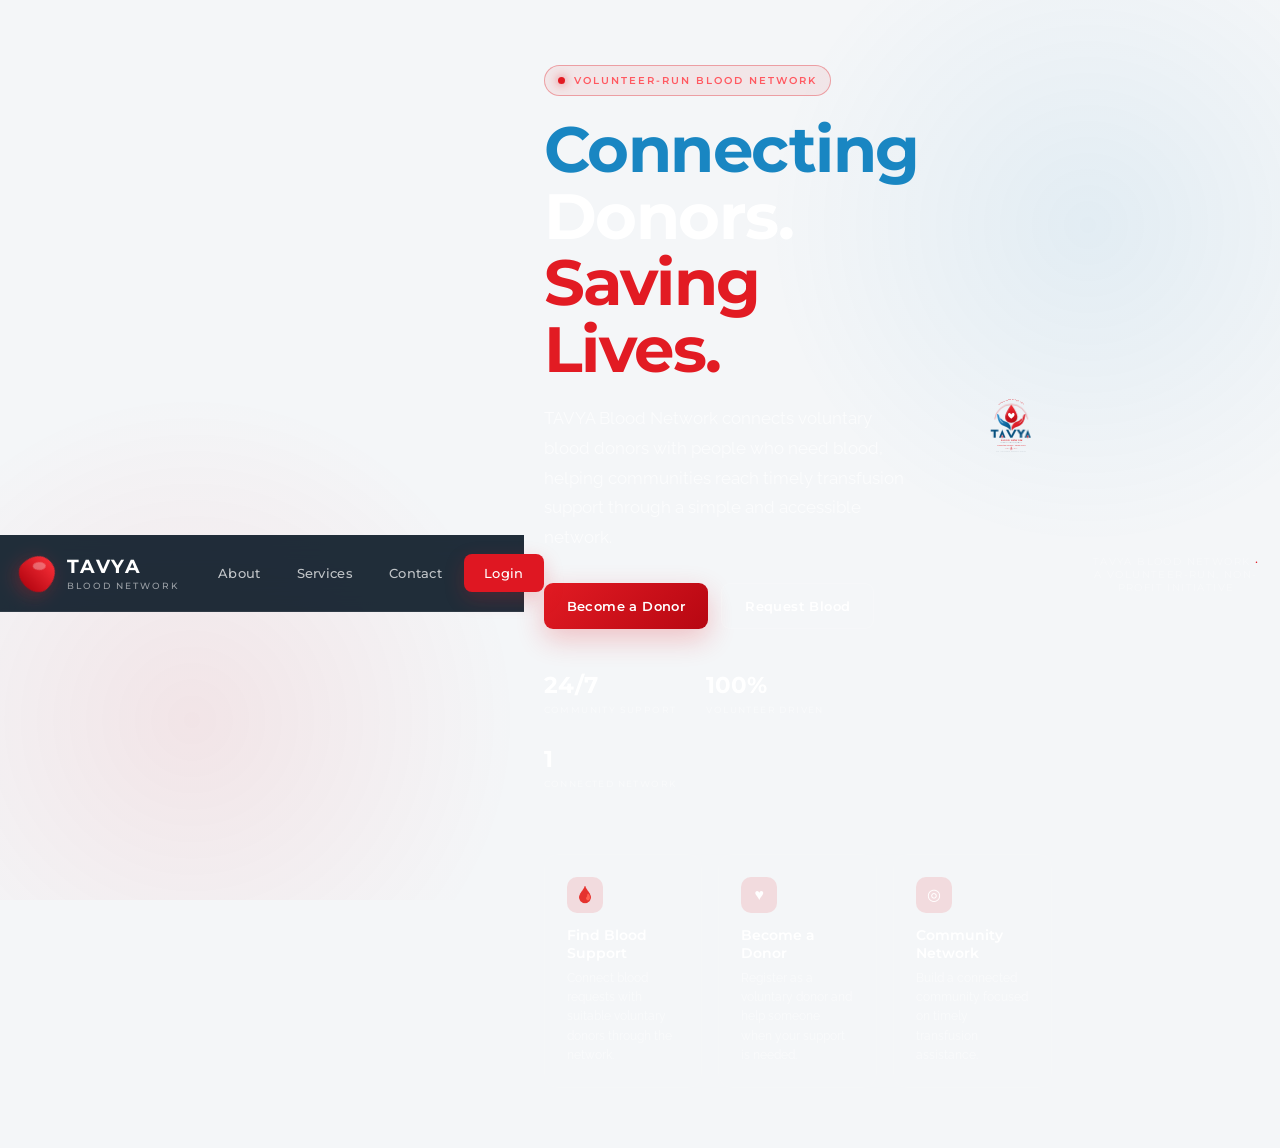
==== commit 6cdb422b: "Update index.html" ====
--- a/index.html
+++ b/index.html
@@ -1,646 +1,1094 @@
 <!DOCTYPE html>
 <html lang="en">
-
 <head>
 
     <meta charset="UTF-8">
 
-    <meta name="viewport"
-          content="width=device-width, initial-scale=1.0">
-
-    <meta name="description"
-          content="TAVYA Blood Network — Connecting consenting voluntary blood donors with people seeking blood and blood components.">
-
-    <meta name="keywords"
-          content="TAVYA, Blood Network, Blood Donation, Blood Donor, Blood Request, Voluntary Blood Donation, Blood Centres">
-
-    <meta name="author"
-          content="TAVYA Blood Network">
-
-    <meta name="theme-color"
-          content="#b91c1c">
-
-    <title>
-        TAVYA Blood Network | Connecting Donors. Saving Lives.
-    </title>
-
-
-    <!-- =====================================================
-         MAIN STYLESHEET
-         ===================================================== -->
-
-    <link rel="stylesheet"
-          href="assets/css/style.css">
-
-
-    <!-- =====================================================
-         INLINE TAVYA LOGO STYLES
-         ===================================================== -->
+    <meta
+        name="viewport"
+        content="width=device-width, initial-scale=1.0"
+    >
+
+    <meta
+        name="description"
+        content="TAVYA Blood Network — Connecting Donors, Saving Lives"
+    >
+
+    <title>TAVYA Blood Network</title>
+
+
+    <!-- ========================================================
+         GOOGLE FONTS
+         ======================================================== -->
+
+    <link
+        href="https://fonts.googleapis.com/css2?family=Great+Vibes&family=Montserrat:wght@300;400;500;600;700&family=Raleway:wght@400;500;600&display=swap"
+        rel="stylesheet"
+    >
+
+
+    <!-- ========================================================
+         PAGE STYLE
+         ======================================================== -->
 
     <style>
 
-        /* =====================================================
-           HEADER LOGO
-           ===================================================== */
-
-        .tavya-header-logo {
-            width: 92px;
-            height: 76px;
+        * {
+            box-sizing: border-box;
+            margin: 0;
+            padding: 0;
+        }
+
+
+        html {
+            scroll-behavior: smooth;
+        }
+
+
+        body {
+
+            min-height: 100vh;
+
+            font-family:
+                Montserrat,
+                Arial,
+                sans-serif;
+
+            color: #ffffff;
+
+            background:
+                radial-gradient(
+                    circle at 50% 20%,
+                    rgba(13, 91, 139, 0.22),
+                    transparent 38%
+                ),
+                linear-gradient(
+                    135deg,
+                    #03121f 0%,
+                    #061b2b 48%,
+                    #04111d 100%
+                );
+
+            overflow-x: hidden;
+
+        }
+
+
+        /* ====================================================
+           BACKGROUND EFFECTS
+           ==================================================== */
+
+        body::before {
+
+            content: "";
+
+            position: fixed;
+
+            inset: 0;
+
+            pointer-events: none;
+
+            background:
+                radial-gradient(
+                    circle at 15% 80%,
+                    rgba(226, 27, 35, 0.08),
+                    transparent 25%
+                ),
+                radial-gradient(
+                    circle at 85% 25%,
+                    rgba(25, 134, 194, 0.08),
+                    transparent 25%
+                );
+
+            z-index: -1;
+
+        }
+
+
+        /* ====================================================
+           HEADER
+           ==================================================== */
+
+        .site-header {
+
+            position: sticky;
+
+            top: 0;
+
+            z-index: 1000;
+
+            width: 100%;
+
+            background:
+                rgba(3, 18, 31, 0.88);
+
+            backdrop-filter:
+                blur(14px);
+
+            -webkit-backdrop-filter:
+                blur(14px);
+
+            border-bottom:
+                1px solid
+                rgba(255,255,255,0.07);
+
+        }
+
+
+        .header-inner {
+
+            width: min(
+                1200px,
+                calc(100% - 40px)
+            );
+
+            min-height: 76px;
+
+            margin: auto;
 
             display: flex;
+
             align-items: center;
+
+            justify-content: space-between;
+
+            gap: 25px;
+
+        }
+
+
+        /* ====================================================
+           HEADER BRAND
+           ==================================================== */
+
+        .brand {
+
+            display: flex;
+
+            align-items: center;
+
+            gap: 12px;
+
+            text-decoration: none;
+
+            color: #ffffff;
+
+            white-space: nowrap;
+
+        }
+
+
+        .brand-drop {
+
+            width: 35px;
+
+            height: 35px;
+
+            background:
+                linear-gradient(
+                    180deg,
+                    #f52d36,
+                    #b70712
+                );
+
+            border-radius:
+                55% 55% 60% 60% /
+                70% 70% 45% 45%;
+
+            transform:
+                rotate(45deg);
+
+            position: relative;
+
+            box-shadow:
+                0 5px 18px
+                rgba(226,27,35,0.30);
+
+        }
+
+
+        .brand-drop::after {
+
+            content: "";
+
+            position: absolute;
+
+            width: 13px;
+
+            height: 8px;
+
+            left: 7px;
+
+            top: 7px;
+
+            border-radius: 50%;
+
+            background:
+                rgba(255,255,255,0.32);
+
+            transform:
+                rotate(-45deg);
+
+        }
+
+
+        .brand-text {
+
+            display: flex;
+
+            flex-direction: column;
+
+            line-height: 1.05;
+
+        }
+
+
+        .brand-name {
+
+            font-size: 19px;
+
+            font-weight: 700;
+
+            letter-spacing: 1.8px;
+
+        }
+
+
+        .brand-sub {
+
+            margin-top: 4px;
+
+            font-size: 9px;
+
+            font-weight: 500;
+
+            letter-spacing: 2px;
+
+            color:
+                rgba(255,255,255,0.55);
+
+        }
+
+
+        /* ====================================================
+           NAVIGATION
+           ==================================================== */
+
+        .main-nav {
+
+            display: flex;
+
+            align-items: center;
+
+            gap: 8px;
+
+        }
+
+
+        .main-nav a {
+
+            position: relative;
+
+            padding:
+                10px 14px;
+
+            text-decoration: none;
+
+            color:
+                rgba(255,255,255,0.72);
+
+            font-size: 13px;
+
+            font-weight: 500;
+
+            letter-spacing: .3px;
+
+            transition:
+                color .25s ease,
+                background .25s ease;
+
+            border-radius: 8px;
+
+        }
+
+
+        .main-nav a:hover {
+
+            color: #ffffff;
+
+            background:
+                rgba(255,255,255,0.06);
+
+        }
+
+
+        .login-button {
+
+            padding:
+                11px 20px !important;
+
+            color: #ffffff !important;
+
+            background:
+                #df1722 !important;
+
+            border-radius:
+                8px !important;
+
+            box-shadow:
+                0 7px 20px
+                rgba(223,23,34,0.22);
+
+        }
+
+
+        .login-button:hover {
+
+            background:
+                #f12631 !important;
+
+            transform:
+                translateY(-1px);
+
+        }
+
+
+        /* ====================================================
+           HERO
+           ==================================================== */
+
+        .hero {
+
+            min-height:
+                calc(100vh - 76px);
+
+            width: 100%;
+
+            display: flex;
+
+            align-items: center;
+
             justify-content: center;
 
-            flex-shrink: 0;
-
-            text-decoration: none;
-        }
-
-
-        .tavya-header-logo svg {
-            width: 100%;
-            height: 100%;
-
-            display: block;
-
-            overflow: visible;
-        }
-
-
-        /* =====================================================
-           FOOTER LOGO
-           ===================================================== */
-
-        .tavya-footer-logo {
-            width: 210px;
-            height: 210px;
-
-            display: flex;
+            padding:
+                45px 20px 70px;
+
+        }
+
+
+        .hero-container {
+
+            width:
+                min(1200px, 100%);
+
+            display: grid;
+
+            grid-template-columns:
+                1.05fr
+                .95fr;
+
             align-items: center;
-            justify-content: center;
-
-            text-decoration: none;
-        }
-
-
-        .tavya-footer-logo svg {
-            width: 100%;
-            height: 100%;
-
-            display: block;
-
-            overflow: visible;
-        }
-
-
-        /* =====================================================
-           SVG LOGO ANIMATION
-           ===================================================== */
-
-        .tavya-logo-ring {
-
-            fill: none;
-
-            stroke: #d71920;
-
-            stroke-width: 5;
-
-            stroke-linecap: round;
-
-            stroke-dasharray: 1500;
-
-            stroke-dashoffset: 1500;
+
+            gap: 55px;
+
+        }
+
+
+        /* ====================================================
+           HERO CONTENT
+           ==================================================== */
+
+        .hero-content {
+
+            padding:
+                20px 0;
+
+        }
+
+
+        .hero-kicker {
+
+            display: inline-flex;
+
+            align-items: center;
+
+            gap: 9px;
+
+            margin-bottom: 20px;
+
+            padding:
+                8px 13px;
+
+            border:
+                1px solid
+                rgba(226,27,35,0.35);
+
+            border-radius: 100px;
+
+            background:
+                rgba(226,27,35,0.07);
+
+            color:
+                #ff5961;
+
+            font-size: 10px;
+
+            font-weight: 600;
+
+            letter-spacing: 2px;
+
+            text-transform: uppercase;
+
+        }
+
+
+        .kicker-dot {
+
+            width: 7px;
+
+            height: 7px;
+
+            border-radius: 50%;
+
+            background:
+                #e21b23;
+
+            box-shadow:
+                0 0 10px
+                rgba(226,27,35,.8);
 
             animation:
-                tavyaDrawRing
-                1.8s
-                ease-out
-                forwards;
-
-        }
-
-
-        @keyframes tavyaDrawRing {
-
-            to {
-                stroke-dashoffset: 0;
-            }
-
-        }
-
-
-        .tavya-logo-top-text {
-
-            font-family:
-                Arial,
-                Helvetica,
-                sans-serif;
-
-            font-size: 34px;
-
-            font-weight: 600;
-
-            letter-spacing: 8px;
-
-            fill: #0b3554;
-
-            opacity: 0;
-
-            animation:
-                tavyaFadeIn
-                .8s
-                ease
-                forwards
-                .7s;
-
-        }
-
-
-        .tavya-logo-symbol {
-
-            opacity: 0;
-
-            transform-box: fill-box;
-
-            transform-origin: center;
-
-            animation:
-                tavyaSymbolIn
-                1s
-                cubic-bezier(.2,.8,.2,1)
-                forwards
-                .8s;
-
-        }
-
-
-        @keyframes tavyaSymbolIn {
-
-            0% {
-
-                opacity: 0;
-
-                transform:
-                    translateY(20px)
-                    scale(.72);
-
-            }
-
-            70% {
-
-                opacity: 1;
-
-                transform:
-                    translateY(-2px)
-                    scale(1.025);
-
-            }
-
-            100% {
-
-                opacity: 1;
-
-                transform:
-                    translateY(0)
-                    scale(1);
-
-            }
-
-        }
-
-
-        .tavya-logo-heart {
-
-            fill: #ffffff;
-
-            transform-box: fill-box;
-
-            transform-origin: center;
-
-            animation:
-                tavyaHeartbeat
-                2.4s
+                livePulse 1.8s
                 ease-in-out
-                infinite
-                2.5s;
-
-        }
-
-
-        @keyframes tavyaHeartbeat {
+                infinite;
+
+        }
+
+
+        @keyframes livePulse {
 
             0%,
             100% {
                 transform: scale(1);
-            }
-
-            8% {
-                transform: scale(1.07);
-            }
-
-            16% {
-                transform: scale(1);
-            }
-
-            25% {
-                transform: scale(1.035);
-            }
-
-            34% {
-                transform: scale(1);
-            }
-
-        }
-
-
-        .tavya-logo-shine {
-
-            opacity: .65;
-
-            animation:
-                tavyaShine
-                2.8s
-                ease-in-out
-                infinite
-                2.5s;
-
-        }
-
-
-        @keyframes tavyaShine {
-
-            0% {
-                opacity: .35;
+                opacity: .75;
             }
 
             50% {
-                opacity: .8;
-            }
-
-            100% {
-                opacity: .35;
-            }
-
-        }
-
-
-        .tavya-logo-wordmark {
+                transform: scale(1.35);
+                opacity: 1;
+            }
+
+        }
+
+
+        .hero-title {
+
+            font-size:
+                clamp(38px, 5vw, 68px);
+
+            line-height: 1.04;
+
+            font-weight: 700;
+
+            letter-spacing:
+                -1.5px;
+
+            margin-bottom: 22px;
+
+        }
+
+
+        .hero-title span {
+
+            color:
+                #1986c2;
+
+        }
+
+
+        .hero-title strong {
+
+            color:
+                #e21b23;
+
+        }
+
+
+        .hero-description {
+
+            max-width: 590px;
+
+            color:
+                rgba(255,255,255,0.68);
 
             font-family:
-                Arial Black,
+                Raleway,
                 Arial,
-                Helvetica,
                 sans-serif;
 
-            font-size: 166px;
-
-            font-weight: 900;
-
-            letter-spacing: -5px;
-
-            fill: #0b3554;
-
-            opacity: 0;
-
-            animation:
-                tavyaWordmark
-                .9s
-                cubic-bezier(.2,.8,.2,1)
-                forwards
-                1.9s;
-
-        }
-
-
-        @keyframes tavyaWordmark {
-
-            from {
-
-                opacity: 0;
-
-                transform:
-                    translateY(18px);
-
-            }
-
-            to {
-
-                opacity: 1;
-
-                transform:
-                    translateY(0);
-
-            }
-
-        }
-
-
-        .tavya-small-drop {
-
-            opacity: 0;
-
-            transform-box: fill-box;
-
-            transform-origin: center;
-
-            animation:
-                tavyaSmallDrop
-                .55s
-                ease
-                forwards
-                2.25s;
-
-        }
-
-
-        @keyframes tavyaSmallDrop {
-
-            from {
-
-                opacity: 0;
-
-                transform:
-                    scale(.25);
-
-            }
-
-            to {
-
-                opacity: 1;
-
-                transform:
-                    scale(1);
-
-            }
-
-        }
-
-
-        .tavya-logo-network {
+            font-size: 17px;
+
+            line-height: 1.75;
+
+            margin-bottom: 30px;
+
+        }
+
+
+        /* ====================================================
+           HERO BUTTONS
+           ==================================================== */
+
+        .hero-actions {
+
+            display: flex;
+
+            flex-wrap: wrap;
+
+            gap: 13px;
+
+        }
+
+
+        .hero-button {
+
+            display: inline-flex;
+
+            align-items: center;
+
+            justify-content: center;
+
+            min-width: 150px;
+
+            padding:
+                14px 23px;
+
+            border-radius: 9px;
+
+            text-decoration: none;
+
+            font-size: 13px;
+
+            font-weight: 600;
+
+            letter-spacing: .4px;
+
+            transition:
+                transform .25s ease,
+                box-shadow .25s ease,
+                background .25s ease;
+
+        }
+
+
+        .hero-button:hover {
+
+            transform:
+                translateY(-2px);
+
+        }
+
+
+        .primary-button {
+
+            color: #ffffff;
+
+            background:
+                linear-gradient(
+                    135deg,
+                    #e21b23,
+                    #b70712
+                );
+
+            box-shadow:
+                0 10px 28px
+                rgba(226,27,35,.24);
+
+        }
+
+
+        .primary-button:hover {
+
+            box-shadow:
+                0 14px 34px
+                rgba(226,27,35,.35);
+
+        }
+
+
+        .secondary-button {
+
+            color: #ffffff;
+
+            border:
+                1px solid
+                rgba(255,255,255,.16);
+
+            background:
+                rgba(255,255,255,.045);
+
+        }
+
+
+        .secondary-button:hover {
+
+            background:
+                rgba(255,255,255,.09);
+
+        }
+
+
+        /* ====================================================
+           HERO STATS
+           ==================================================== */
+
+        .hero-stats {
+
+            display: flex;
+
+            flex-wrap: wrap;
+
+            gap: 30px;
+
+            margin-top: 42px;
+
+        }
+
+
+        .stat {
+
+            display: flex;
+
+            flex-direction: column;
+
+            gap: 5px;
+
+        }
+
+
+        .stat-number {
+
+            font-size: 23px;
+
+            font-weight: 700;
+
+            color:
+                #ffffff;
+
+        }
+
+
+        .stat-label {
+
+            font-size: 9px;
+
+            font-weight: 500;
+
+            letter-spacing: 1.4px;
+
+            text-transform: uppercase;
+
+            color:
+                rgba(255,255,255,.42);
+
+        }
+
+
+        /* ====================================================
+           LOGO AREA
+           ==================================================== */
+
+        .hero-logo {
+
+            width: 100%;
+
+            display: flex;
+
+            justify-content: center;
+
+            align-items: center;
+
+            padding:
+                10px;
+
+        }
+
+
+        /*
+         * logo.html is loaded here.
+         *
+         * IMPORTANT:
+         * There is ONLY ONE logo placeholder.
+         */
+
+        #tavya-logo {
+
+            width:
+                min(100%, 510px);
+
+            margin:
+                0 auto;
+
+            display: flex;
+
+            justify-content: center;
+
+            align-items: center;
+
+        }
+
+
+        /*
+         * logo.html already contains its own SVG sizing.
+         */
+
+        #tavya-logo > .tavya-logo-component {
+
+            width: 100%;
+
+        }
+
+
+        /* ====================================================
+           TRUST STRIP
+           ==================================================== */
+
+        .trust-strip {
+
+            width:
+                min(1200px, calc(100% - 40px));
+
+            margin:
+                -25px auto 60px;
+
+            display: grid;
+
+            grid-template-columns:
+                repeat(3, 1fr);
+
+            gap: 16px;
+
+        }
+
+
+        .trust-card {
+
+            padding:
+                22px;
+
+            border:
+                1px solid
+                rgba(255,255,255,.07);
+
+            border-radius: 14px;
+
+            background:
+                rgba(255,255,255,.035);
+
+            transition:
+                transform .25s ease,
+                border-color .25s ease;
+
+        }
+
+
+        .trust-card:hover {
+
+            transform:
+                translateY(-3px);
+
+            border-color:
+                rgba(226,27,35,.25);
+
+        }
+
+
+        .trust-icon {
+
+            width: 36px;
+
+            height: 36px;
+
+            display: flex;
+
+            align-items: center;
+
+            justify-content: center;
+
+            margin-bottom: 13px;
+
+            border-radius: 10px;
+
+            color: #ffffff;
+
+            background:
+                rgba(226,27,35,.12);
+
+            font-size: 16px;
+
+        }
+
+
+        .trust-card h3 {
+
+            margin-bottom: 7px;
+
+            font-size: 14px;
+
+            font-weight: 600;
+
+        }
+
+
+        .trust-card p {
+
+            color:
+                rgba(255,255,255,.48);
 
             font-family:
+                Raleway,
                 Arial,
-                Helvetica,
                 sans-serif;
 
-            font-size: 49px;
-
-            font-weight: 500;
-
-            letter-spacing: 15px;
-
-            fill: #b9181d;
-
-            opacity: 0;
-
-            animation:
-                tavyaFadeIn
-                .8s
-                ease
-                forwards
-                2.45s;
-
-        }
-
-
-        .tavya-logo-descriptor {
-
-            font-family:
-                Arial,
-                Helvetica,
-                sans-serif;
-
-            font-size: 29px;
-
-            letter-spacing: 1.5px;
-
-            fill: #0b3554;
-
-            opacity: 0;
-
-            animation:
-                tavyaFadeIn
-                .8s
-                ease
-                forwards
-                2.8s;
-
-        }
-
-
-        .tavya-logo-line {
-
-            fill: none;
-
-            stroke: #0b3554;
-
-            stroke-width: 3;
-
-            stroke-linecap: round;
-
-            stroke-dasharray: 145;
-
-            stroke-dashoffset: 145;
-
-            animation:
-                tavyaLine
-                .8s
-                ease
-                forwards
-                2.85s;
-
-        }
-
-
-        @keyframes tavyaLine {
-
-            to {
-                stroke-dashoffset: 0;
-            }
-
-        }
-
-
-        .tavya-logo-tagline {
-
-            font-family:
-                "Brush Script MT",
-                "Segoe Script",
-                cursive;
-
-            font-size: 57px;
-
-            font-style: italic;
-
-            fill: #c9161d;
-
-            opacity: 0;
-
-            animation:
-                tavyaTagline
-                1s
-                ease
-                forwards
-                3.1s;
-
-        }
-
-
-        @keyframes tavyaTagline {
-
-            from {
-
-                opacity: 0;
-
-                transform:
-                    translateY(14px);
-
-            }
-
-            to {
-
-                opacity: 1;
-
-                transform:
-                    translateY(0);
-
-            }
-
-        }
-
-
-        .tavya-logo-underline {
-
-            fill: none;
-
-            stroke: #c9161d;
-
-            stroke-width: 7;
-
-            stroke-linecap: round;
-
-            stroke-dasharray: 360;
-
-            stroke-dashoffset: 360;
-
-            animation:
-                tavyaUnderline
-                1s
-                ease
-                forwards
-                3.65s;
-
-        }
-
-
-        @keyframes tavyaUnderline {
-
-            to {
-                stroke-dashoffset: 0;
-            }
-
-        }
-
-
-        .tavya-logo-nonprofit {
-
-            font-family:
-                Arial,
-                Helvetica,
-                sans-serif;
-
-            font-size: 24px;
-
-            letter-spacing: 8px;
-
-            fill: #0b3554;
-
-            opacity: 0;
-
-            animation:
-                tavyaFadeIn
-                .8s
-                ease
-                forwards
-                4s;
-
-        }
-
-
-        @keyframes tavyaFadeIn {
-
-            from {
-                opacity: 0;
-            }
-
-            to {
-                opacity: 1;
-            }
-
-        }
-
-
-        /* =====================================================
-           REDUCED MOTION
-           ===================================================== */
+            font-size: 12px;
+
+            line-height: 1.6;
+
+        }
+
+
+        /* ====================================================
+           FOOTER
+           ==================================================== */
+
+        footer {
+
+            padding:
+                30px 20px;
+
+            border-top:
+                1px solid
+                rgba(255,255,255,.06);
+
+            text-align: center;
+
+            color:
+                rgba(255,255,255,.36);
+
+            font-size: 10px;
+
+            letter-spacing:
+                1.4px;
+
+        }
+
+
+        footer span {
+
+            color:
+                #e21b23;
+
+        }
+
+
+        /* ====================================================
+           MOBILE NAV
+           ==================================================== */
+
+        @media (max-width: 900px) {
+
+            .header-inner {
+
+                min-height: 68px;
+
+            }
+
+
+            .main-nav a:not(.login-button) {
+
+                display: none;
+
+            }
+
+
+            .hero {
+
+                padding-top: 30px;
+
+            }
+
+
+            .hero-container {
+
+                grid-template-columns: 1fr;
+
+                gap: 15px;
+
+            }
+
+
+            .hero-content {
+
+                text-align: center;
+
+                order: 2;
+
+            }
+
+
+            .hero-logo {
+
+                order: 1;
+
+                padding: 0;
+
+            }
+
+
+            .hero-description {
+
+                margin-left: auto;
+
+                margin-right: auto;
+
+            }
+
+
+            .hero-actions {
+
+                justify-content: center;
+
+            }
+
+
+            .hero-stats {
+
+                justify-content: center;
+
+            }
+
+
+            .trust-strip {
+
+                grid-template-columns: 1fr;
+
+            }
+
+        }
+
+
+        @media (max-width: 500px) {
+
+            .header-inner {
+
+                width:
+                    calc(100% - 24px);
+
+            }
+
+
+            .brand-sub {
+
+                display: none;
+
+            }
+
+
+            .brand-name {
+
+                font-size: 16px;
+
+            }
+
+
+            .login-button {
+
+                padding:
+                    9px 14px !important;
+
+                font-size: 11px !important;
+
+            }
+
+
+            .hero {
+
+                padding:
+                    20px 14px 50px;
+
+            }
+
+
+            .hero-title {
+
+                font-size: 39px;
+
+            }
+
+
+            .hero-description {
+
+                font-size: 15px;
+
+            }
+
+
+            .hero-logo {
+
+                width: 100%;
+
+            }
+
+
+            #tavya-logo {
+
+                width: 100%;
+
+            }
+
+
+            .hero-actions {
+
+                flex-direction: column;
+
+            }
+
+
+            .hero-button {
+
+                width: 100%;
+
+            }
+
+
+            .trust-strip {
+
+                width:
+                    calc(100% - 28px);
+
+            }
+
+        }
+
+
+        /* ====================================================
+           ACCESSIBILITY
+           ==================================================== */
 
         @media (prefers-reduced-motion: reduce) {
 
-            .tavya-logo-ring,
-            .tavya-logo-top-text,
-            .tavya-logo-symbol,
-            .tavya-logo-heart,
-            .tavya-logo-shine,
-            .tavya-logo-wordmark,
-            .tavya-small-drop,
-            .tavya-logo-network,
-            .tavya-logo-descriptor,
-            .tavya-logo-line,
-            .tavya-logo-tagline,
-            .tavya-logo-underline,
-            .tavya-logo-nonprofit {
-
-                animation: none !important;
-
-                opacity: 1 !important;
-
-                stroke-dashoffset: 0 !important;
-
-            }
-
-        }
-
-
-        /* =====================================================
-           MOBILE
-           ===================================================== */
-
-        @media (max-width: 1000px) {
-
-            .tavya-header-logo {
-
-                width: 72px;
-                height: 62px;
-
-            }
-
-
-            .tavya-footer-logo {
-
-                width: 170px;
-                height: 170px;
-
-            }
-
-        }
-
-
-        @media (max-width: 600px) {
-
-            .tavya-header-logo {
-
-                width: 62px;
-                height: 56px;
+            *,
+            *::before,
+            *::after {
+
+                animation-duration:
+                    0.01ms !important;
+
+                animation-iteration-count:
+                    1 !important;
+
+                scroll-behavior:
+                    auto !important;
 
             }
 
@@ -654,2551 +1102,445 @@
 <body>
 
 
-<!-- =========================================================
-     HEADER
-     ========================================================= -->
-
-<header class="site-header">
-
-    <div class="container">
-
-        <nav class="navbar">
-
-
-            <!-- =================================================
-                 TAVYA INLINE SVG LOGO
-
-                 NO IMAGE
-                 NO PNG
-                 NO BASE64
-                 NO IFRAME
-                 ================================================= -->
-
-            <a href="index.html"
-               class="tavya-header-logo"
-               aria-label="TAVYA Blood Network Home">
-
-
-                <svg
-                    viewBox="0 0 1200 1200"
-                    xmlns="http://www.w3.org/2000/svg"
-                    role="img"
-                    aria-label="TAVYA Blood Network">
-
-
-                    <defs>
-
-                        <linearGradient
-                            id="headerBlue"
-                            x1="0"
-                            y1="0"
-                            x2="1"
-                            y2="1">
-
-                            <stop
-                                offset="0%"
-                                stop-color="#17638f"/>
-
-                            <stop
-                                offset="100%"
-                                stop-color="#06304f"/>
-
-                        </linearGradient>
-
-
-                        <linearGradient
-                            id="headerRed"
-                            x1="0"
-                            y1="0"
-                            x2="1"
-                            y2="1">
-
-                            <stop
-                                offset="0%"
-                                stop-color="#ef282f"/>
-
-                            <stop
-                                offset="100%"
-                                stop-color="#a60910"/>
-
-                        </linearGradient>
-
-
-                        <linearGradient
-                            id="headerDrop"
-                            x1="0"
-                            y1="0"
-                            x2="1"
-                            y2="1">
-
-                            <stop
-                                offset="0%"
-                                stop-color="#ff343a"/>
-
-                            <stop
-                                offset="50%"
-                                stop-color="#e81118"/>
-
-                            <stop
-                                offset="100%"
-                                stop-color="#a3050b"/>
-
-                        </linearGradient>
-
-                    </defs>
-
-
-                    <!-- TOP ARC -->
-
-                    <path
-                        class="tavya-logo-ring"
-                        d="
-                            M 195 680
-                            A 405 405 0 0 1 1005 680
-                        ">
-
-
-                    </path>
-
-
-                    <!-- TOP TEXT -->
-
-                    <path
-                        id="headerTextArc"
-                        d="
-                            M 205 680
-                            A 395 395 0 0 1 995 680
-                        "
-                        fill="none">
-
-
-                    </path>
-
-
-                    <text class="tavya-logo-top-text">
-
-                        <textPath
-                            href="#headerTextArc"
-                            startOffset="50%"
-                            text-anchor="middle">
-
-                            DONATE
-                            <tspan fill="#d71920">
-                                •
-                            </tspan>
-                            SUPPORT
-                            <tspan fill="#d71920">
-                                •
-                            </tspan>
-                            SAVE LIVES
-
-                        </textPath>
-
-                    </text>
-
-
-                    <!-- CENTRAL SYMBOL -->
-
-                    <g class="tavya-logo-symbol">
-
-
-                        <!-- LEFT HAND -->
-
-                        <path
-                            fill="url(#headerBlue)"
-                            d="
-                                M 295 365
-
-                                C 283 325
-                                  278 288
-                                  283 260
-
-                                C 286 243
-                                  299 235
-                                  313 242
-
-                                C 333 252
-                                  343 286
-                                  351 324
-
-                                L 360 287
-
-                                C 365 268
-                                  380 261
-                                  394 271
-
-                                C 410 283
-                                  414 313
-                                  417 348
-
-                                L 425 316
-
-                                C 430 297
-                                  445 291
-                                  458 301
-
-                                C 474 314
-                                  476 343
-                                  478 378
-
-                                C 500 403
-                                  530 420
-                                  557 434
-
-                                C 583 448
-                                  600 466
-                                  606 490
-
-                                L 606 680
-
-                                C 584 658
-                                  555 638
-                                  523 620
-
-                                C 484 599
-                                  440 584
-                                  400 565
-
-                                C 359 545
-                                  328 516
-                                  307 482
-
-                                C 289 452
-                                  281 416
-                                  295 365
-
-                                Z
-                            ">
-
-
-                        </path>
-
-
-                        <!-- RIGHT HAND -->
-
-                        <path
-                            fill="url(#headerRed)"
-                            d="
-                                M 905 365
-
-                                C 917 325
-                                  922 288
-                                  917 260
-
-                                C 914 243
-                                  901 235
-                                  887 242
-
-                                C 867 252
-                                  857 286
-                                  849 324
-
-                                L 840 287
-
-                                C 835 268
-                                  820 261
-                                  806 271
-
-                                C 790 283
-                                  786 313
-                                  783 348
-
-                                L 775 316
-
-                                C 770 297
-                                  755 291
-                                  742 301
-
-                                C 726 314
-                                  724 343
-                                  722 378
-
-                                C 700 403
-                                  670 420
-                                  643 434
-
-                                C 617 448
-                                  600 466
-                                  594 490
-
-                                L 594 680
-
-                                C 616 658
-                                  645 638
-                                  677 620
-
-                                C 716 599
-                                  760 584
-                                  800 565
-
-                                C 841 545
-                                  872 516
-                                  893 482
-
-                                C 911 452
-                                  919 416
-                                  905 365
-
-                                Z
-                            ">
-
-
-                        </path>
-
-
-                        <!-- HAND HIGHLIGHTS -->
-
-                        <path
-                            d="
-                                M 348 278
-                                C 356 325
-                                  361 376
-                                  382 414
-                                C 405 455
-                                  440 471
-                                  477 489
-                            "
-                            fill="none"
-                            stroke="#ffffff"
-                            stroke-width="8"
-                            stroke-linecap="round"
-                            opacity=".88">
-
-
-                        </path>
-
-
-                        <path
-                            d="
-                                M 852 278
-                                C 844 325
-                                  839 376
-                                  818 414
-                                C 795 455
-                                  760 471
-                                  723 489
-                            "
-                            fill="none"
-                            stroke="#ffffff"
-                            stroke-width="8"
-                            stroke-linecap="round"
-                            opacity=".88">
-
-
-                        </path>
-
-
-                        <!-- MAIN BLOOD DROP -->
-
-                        <path
-                            fill="url(#headerDrop)"
-                            stroke="#a90910"
-                            stroke-width="2"
-                            d="
-                                M 600 145
-
-                                C 581 192
-                                  535 247
-                                  505 300
-
-                                C 478 347
-                                  462 382
-                                  464 420
-
-                                C 467 476
-                                  497 517
-                                  540 538
-
-                                C 559 547
-                                  580 551
-                                  600 551
-
-                                C 620 551
-                                  641 547
-                                  660 538
-
-                                C 703 517
-                                  733 476
-                                  736 420
-
-                                C 738 382
-                                  722 347
-                                  695 300
-
-                                C 665 247
-                                  619 192
-                                  600 145
-
-                                Z
-                            ">
-
-
-                        </path>
-
-
-                        <!-- DROP SHINE -->
-
-                        <path
-                            class="tavya-logo-shine"
-                            fill="#ffffff"
-                            d="
-                                M 593 170
-
-                                C 575 220
-                                  535 273
-                                  513 318
-
-                                C 495 356
-                                  487 391
-                                  490 420
-
-                                C 493 446
-                                  501 465
-                                  514 480
-
-                                C 510 432
-                                  523 368
-                                  553 313
-
-                                C 572 279
-                                  590 238
-                                  605 190
-
-                                Z
-                            ">
-
-
-                        </path>
-
-
-                        <!-- HEART -->
-
-                        <path
-                            class="tavya-logo-heart"
-                            d="
-                                M 600 455
-
-                                C 580 433
-                                  539 406
-                                  539 373
-
-                                C 539 347
-                                  557 331
-                                  580 331
-
-                                C 590 331
-                                  599 336
-                                  606 345
-
-                                C 613 336
-                                  622 331
-                                  632 331
-
-                                C 655 331
-                                  673 347
-                                  673 373
-
-                                C 673 406
-                                  632 433
-                                  600 455
-
-                                Z
-                            ">
-
-
-                        </path>
-
-                    </g>
-
-
-                    <!-- TAVYA -->
-
-                    <text
-                        class="tavya-logo-wordmark"
-                        x="600"
-                        y="825"
-                        text-anchor="middle">
-
+    <!-- ========================================================
+         HEADER
+         ======================================================== -->
+
+    <header class="site-header">
+
+        <div class="header-inner">
+
+
+            <a
+                href="index.html"
+                class="brand"
+            >
+
+                <div class="brand-drop"></div>
+
+                <div class="brand-text">
+
+                    <div class="brand-name">
                         TAVYA
-
-                    </text>
-
-
-                    <!-- BLOOD DROPS IN A -->
-
-                    <path
-                        class="tavya-small-drop"
-                        fill="url(#headerDrop)"
-                        d="
-                            M 411 765
-
-                            C 400 781
-                              393 793
-                              393 804
-
-                            C 393 817
-                              401 825
-                              413 825
-
-                            C 425 825
-                              433 817
-                              433 804
-
-                            C 433 793
-                              426 781
-                              411 765
-
-                            Z
-                        ">
-
-
-                    </path>
-
-
-                    <path
-                        class="tavya-small-drop"
-                        fill="url(#headerDrop)"
-                        d="
-                            M 966 765
-
-                            C 955 781
-                              948 793
-                              948 804
-
-                            C 948 817
-                              956 825
-                              968 825
-
-                            C 980 825
-                              988 817
-                              988 804
-
-                            C 988 793
-                              981 781
-                              966 765
-
-                            Z
-                        ">
-
-
-                    </path>
-
-
-                    <!-- BLOOD NETWORK -->
-
-                    <text
-                        class="tavya-logo-network"
-                        x="600"
-                        y="895"
-                        text-anchor="middle">
-
+                    </div>
+
+                    <div class="brand-sub">
                         BLOOD NETWORK
-
-                    </text>
-
-
-                    <!-- DESCRIPTOR LINES -->
-
-                    <line
-                        class="tavya-logo-line"
-                        x1="135"
-                        y1="941"
-                        x2="285"
-                        y2="941">
-
-
-                    </line>
-
-
-                    <line
-                        class="tavya-logo-line"
-                        x1="915"
-                        y1="941"
-                        x2="1065"
-                        y2="941">
-
-
-                    </line>
-
-
-                    <!-- DESCRIPTOR -->
-
-                    <text
-                        class="tavya-logo-descriptor"
-                        x="600"
-                        y="951"
-                        text-anchor="middle">
-
-                        Transfusion Access &amp;
-                        Voluntary Assistance
-
-                    </text>
-
-
-                    <!-- TAGLINE -->
-
-                    <text
-                        class="tavya-logo-tagline"
-                        x="600"
-                        y="1030"
-                        text-anchor="middle">
-
-                        Connecting Donors. Saving Lives.
-
-                    </text>
-
-
-                    <!-- TAGLINE UNDERLINE -->
-
-                    <path
-                        class="tavya-logo-underline"
-                        d="
-                            M 440 1060
-                            Q 600 1038 760 1060
-                        ">
-
-
-                    </path>
-
-
-                    <!-- NON-PROFIT -->
-
-                    <text
-                        class="tavya-logo-nonprofit"
-                        x="600"
-                        y="1125"
-                        text-anchor="middle">
-
-                        A VOLUNTEER-RUN, NON-PROFIT INITIATIVE
-
-                    </text>
-
-                </svg>
+                    </div>
+
+                </div>
 
             </a>
 
 
-            <!-- =================================================
-                 NAVIGATION
-                 ================================================= -->
-
-            <ul class="nav-links"
-                id="main-navigation">
-
-                <li>
-                    <a href="#home">
-                        Home
-                    </a>
-                </li>
-
-                <li>
-                    <a href="#how-it-works">
-                        How It Works
-                    </a>
-                </li>
-
-                <li>
-                    <a href="#services">
-                        Services
-                    </a>
-                </li>
-
-                <li>
-                    <a href="#about">
-                        About
-                    </a>
-                </li>
-
-                <li>
-                    <a href="#nearby">
-                        Blood Centres
-                    </a>
-                </li>
-
-            </ul>
-
-
-            <!-- =================================================
-                 ACTION BUTTONS
-                 ================================================= -->
-
-            <div class="nav-actions">
-
-                <a href="auth/login.html"
-                   class="btn btn-outline">
-
+            <nav class="main-nav">
+
+                <a href="#about">
+                    About
+                </a>
+
+                <a href="#services">
+                    Services
+                </a>
+
+                <a href="#contact">
+                    Contact
+                </a>
+
+                <!--
+                    CHANGE THESE PATHS IF YOUR LOGIN PAGE
+                    HAS A DIFFERENT LOCATION.
+                -->
+
+                <a
+                    href="login.html"
+                    class="login-button"
+                >
                     Login
-
                 </a>
 
-
-                <a href="auth/signup.html"
-                   class="btn btn-primary">
-
-                    Create Account
-
-                </a>
-
-
-                <button
-                    class="menu-toggle"
-                    type="button"
-                    aria-label="Open navigation menu"
-                    aria-controls="main-navigation"
-                    aria-expanded="false">
-
-                    ☰
-
-                </button>
+            </nav>
+
+        </div>
+
+    </header>
+
+
+
+    <!-- ========================================================
+         HERO
+         ======================================================== -->
+
+    <main>
+
+
+        <section class="hero">
+
+
+            <div class="hero-container">
+
+
+                <!-- =================================================
+                     LEFT CONTENT
+                     ================================================= -->
+
+                <div class="hero-content">
+
+
+                    <div class="hero-kicker">
+
+                        <span class="kicker-dot"></span>
+
+                        VOLUNTEER-RUN BLOOD NETWORK
+
+                    </div>
+
+
+                    <h1 class="hero-title">
+
+                        <span>Connecting</span>
+                        Donors.<br>
+
+                        <strong>Saving Lives.</strong>
+
+                    </h1>
+
+
+                    <p class="hero-description">
+
+                        TAVYA Blood Network connects voluntary blood
+                        donors with people who need blood, helping
+                        communities reach timely transfusion support
+                        through a simple and accessible network.
+
+                    </p>
+
+
+                    <div class="hero-actions">
+
+
+                        <a
+                            href="register.html"
+                            class="hero-button primary-button"
+                        >
+                            Become a Donor
+                        </a>
+
+
+                        <a
+                            href="request-blood.html"
+                            class="hero-button secondary-button"
+                        >
+                            Request Blood
+                        </a>
+
+
+                    </div>
+
+
+                    <div class="hero-stats">
+
+
+                        <div class="stat">
+
+                            <div class="stat-number">
+                                24/7
+                            </div>
+
+                            <div class="stat-label">
+                                Community Support
+                            </div>
+
+                        </div>
+
+
+                        <div class="stat">
+
+                            <div class="stat-number">
+                                100%
+                            </div>
+
+                            <div class="stat-label">
+                                Volunteer Driven
+                            </div>
+
+                        </div>
+
+
+                        <div class="stat">
+
+                            <div class="stat-number">
+                                1
+                            </div>
+
+                            <div class="stat-label">
+                                Connected Network
+                            </div>
+
+                        </div>
+
+
+                    </div>
+
+
+                </div>
+
+
+
+                <!-- =================================================
+                     LOGO
+                     ================================================= -->
+
+                <div class="hero-logo">
+
+
+                    <!--
+                        logo.html is inserted HERE.
+
+                        Keep logo.html in the SAME ROOT FOLDER
+                        as this index.html.
+
+                        ROOT:
+                        /
+                        ├── index.html
+                        ├── logo.html
+                        ├── login.html
+                        ├── register.html
+                        └── request-blood.html
+                    -->
+
+                    <div id="tavya-logo"></div>
+
+
+                </div>
+
 
             </div>
 
-        </nav>
-
-    </div>
-
-</header>
-
-
-
-<!-- =========================================================
-     MAIN CONTENT
-     ========================================================= -->
-
-<main>
-
-
-<!-- =========================================================
-     HERO
-     ========================================================= -->
-
-<section id="home"
-         class="hero">
-
-    <div class="container">
-
-        <div class="hero-grid">
-
-
-            <div class="hero-content">
-
-
-                <div class="hero-badge">
-
-                    🩸 Volunteer-Run Blood Network
-
-                </div>
-
-
-                <h1>
-
-                    Connecting
-                    <span>Donors.</span>
-
-                    <br>
-
-                    Saving
-                    <span>Lives.</span>
-
-                </h1>
-
-
-                <p class="hero-description">
-
-                    TAVYA Blood Network is a volunteer-run,
-                    non-profit initiative designed to connect
-                    consenting voluntary blood donors with
-                    people seeking blood and blood components.
-
-                </p>
-
-
-                <div class="hero-actions">
-
-
-                    <a href="auth/signup.html"
-                       class="btn btn-primary btn-large">
-
-                        🩸 Donate Blood
-
-                    </a>
-
-
-                    <a href="auth/signup.html"
-                       class="btn btn-outline btn-large">
-
-                        🏥 Need Blood
-
-                    </a>
-
-                </div>
-
-
-                <p class="hero-note">
-
-                    One TAVYA account can be used both
-                    to donate blood and to request blood.
-
-                </p>
-
-            </div>
-
-
-
-            <div class="hero-card">
-
-
-                <div class="hero-card-icon">
-
-                    🩸
-
-                </div>
-
-
-                <h3>
-
-                    One Account.
-                    Two Ways to Help.
-
-                </h3>
-
-
-                <p>
-
-                    Your TAVYA account can be used both
-                    to donate blood and to request blood
-                    when you or someone you care for
-                    needs it.
-
-                </p>
-
-
-                <a href="auth/signup.html"
-                   class="btn btn-primary">
-
-                    Create Your TAVYA Account
-
-                </a>
-
-            </div>
-
-        </div>
-
-    </div>
-
-</section>
-
-
-
-<!-- =========================================================
-     SERVICES
-     ========================================================= -->
-
-<section id="services"
-         class="section">
-
-    <div class="container">
-
-
-        <div class="section-title">
-
-            <h2>
-                What TAVYA Helps You Do
-            </h2>
-
-            <p>
-
-                A single platform for voluntary blood
-                donation coordination, blood requests,
-                records and blood-centre discovery.
-
-            </p>
-
-        </div>
-
-
-
-        <div class="services-grid">
-
-
-            <article class="service-card"
-                     id="donate">
-
-                <div class="service-icon">
+
+        </section>
+
+
+
+        <!-- ========================================================
+             TRUST CARDS
+             ======================================================== -->
+
+        <section
+            class="trust-strip"
+            id="services"
+        >
+
+
+            <div class="trust-card">
+
+                <div class="trust-icon">
                     🩸
                 </div>
 
                 <h3>
-                    Donate Blood
+                    Find Blood Support
                 </h3>
 
                 <p>
-
-                    Register your willingness to donate,
-                    choose the components you are willing
-                    to donate, and respond to compatible
-                    blood requests.
-
+                    Connect blood requests with suitable voluntary
+                    donors through the network.
                 </p>
 
-                <a href="auth/signup.html"
-                   class="service-link">
-
-                    Become a Donor →
-
-                </a>
-
-            </article>
-
-
-
-            <article class="service-card"
-                     id="request">
-
-                <div class="service-icon">
-                    🏥
+            </div>
+
+
+            <div class="trust-card">
+
+                <div class="trust-icon">
+                    ♥
                 </div>
 
                 <h3>
-                    Need Blood
+                    Become a Donor
                 </h3>
 
                 <p>
-
-                    Create a blood or blood-component
-                    request and allow compatible,
-                    consenting donors to respond.
-
+                    Register as a voluntary donor and help someone
+                    when your support is needed.
                 </p>
 
-                <a href="auth/signup.html"
-                   class="service-link">
-
-                    Request Blood →
-
-                </a>
-
-            </article>
-
-
-
-            <article class="service-card">
-
-                <div class="service-icon">
-                    📍
+            </div>
+
+
+            <div class="trust-card">
+
+                <div class="trust-icon">
+                    ◎
                 </div>
 
                 <h3>
-                    Nearby Blood Centres
+                    Community Network
                 </h3>
 
                 <p>
-
-                    Discover nearby blood centres,
-                    blood banks and relevant healthcare
-                    facilities.
-
+                    Build a connected community focused on timely
+                    transfusion assistance.
                 </p>
 
-                <a href="#nearby"
-                   class="service-link">
-
-                    Find Nearby Centres →
-
-                </a>
-
-            </article>
-
-
-
-            <article class="service-card">
-
-                <div class="service-icon">
-                    📋
-                </div>
-
-                <h3>
-                    My TAVYA History
-                </h3>
-
-                <p>
-
-                    Keep track of your verified TAVYA
-                    donations, blood requests and
-                    blood received through the network.
-
-                </p>
-
-                <a href="auth/login.html"
-                   class="service-link">
-
-                    View My History →
-
-                </a>
-
-            </article>
-
-
-
-            <article class="service-card">
-
-                <div class="service-icon">
-                    🏆
-                </div>
-
-                <h3>
-                    Digital Certificates
-                </h3>
-
-                <p>
-
-                    Receive digital appreciation
-                    certificates for verified donations
-                    made through TAVYA.
-
-                </p>
-
-                <a href="auth/login.html"
-                   class="service-link">
-
-                    My Certificates →
-
-                </a>
-
-            </article>
-
-
-
-            <article class="service-card">
-
-                <div class="service-icon">
-                    🤝
-                </div>
-
-                <h3>
-                    Support TAVYA
-                </h3>
-
-                <p>
-
-                    Help us develop and maintain the
-                    technology infrastructure required
-                    to coordinate this network.
-
-                </p>
-
-                <a href="#support"
-                   class="service-link">
-
-                    Support TAVYA →
-
-                </a>
-
-            </article>
-
-        </div>
-
-    </div>
-
-</section>
-
-
-
-<!-- =========================================================
-     HOW IT WORKS
-     ========================================================= -->
-
-<section id="how-it-works"
-         class="section section-soft">
-
-    <div class="container">
-
-
-        <div class="section-title">
-
-            <h2>
-                How TAVYA Works
-            </h2>
-
-            <p>
-
-                TAVYA is designed to coordinate people,
-                requests and blood-centre interactions
-                while keeping consent and privacy central.
-
-            </p>
-
-        </div>
-
-
-
-        <div class="steps-grid">
-
-
-            <div class="step">
-
-                <div class="step-number">
-                    1
-                </div>
-
-                <h3>
-                    Create One Account
-                </h3>
-
-                <p>
-
-                    Create one secure TAVYA account.
-                    The same account can be used to
-                    donate blood and request blood.
-
-                </p>
-
             </div>
 
 
-
-            <div class="step">
-
-                <div class="step-number">
-                    2
-                </div>
-
-                <h3>
-                    Donate or Request
-                </h3>
-
-                <p>
-
-                    Activate your donor profile when
-                    you want to donate, or create a
-                    blood request when blood is needed.
-
-                </p>
-
-            </div>
-
-
-
-            <div class="step">
-
-                <div class="step-number">
-                    3
-                </div>
-
-                <h3>
-                    Match &amp; Respond
-                </h3>
-
-                <p>
-
-                    Compatible consenting donors can
-                    receive relevant requests and
-                    choose whether to accept or decline.
-
-                </p>
-
-            </div>
-
-
-
-            <div class="step">
-
-                <div class="step-number">
-                    4
-                </div>
-
-                <h3>
-                    Donate &amp; Verify
-                </h3>
-
-                <p>
-
-                    Donation information can be recorded
-                    and verified through the appropriate
-                    blood-centre process.
-
-                </p>
-
-            </div>
-
-        </div>
-
-    </div>
-
-</section>
-
-
-
-<!-- =========================================================
-     IMPACT
-     ========================================================= -->
-
-<section class="section impact">
-
-    <div class="container">
-
-
-        <div class="section-title">
-
-            <h2>
-                Building a Connected Blood Network
-            </h2>
-
-            <p>
-
-                TAVYA aims to make voluntary blood
-                donation coordination more organized,
-                accessible and transparent.
-
-            </p>
-
-        </div>
-
-
-
-        <div class="stats-grid">
-
-
-            <div class="stat-card">
-
-                <div class="stat-number">
-                    0
-                </div>
-
-                <div class="stat-label">
-                    Verified TAVYA Donations
-                </div>
-
-            </div>
-
-
-            <div class="stat-card">
-
-                <div class="stat-number">
-                    0 mL
-                </div>
-
-                <div class="stat-label">
-                    Verified Blood Volume
-                </div>
-
-            </div>
-
-
-            <div class="stat-card">
-
-                <div class="stat-number">
-                    0
-                </div>
-
-                <div class="stat-label">
-                    Blood Requests Assisted
-                </div>
-
-            </div>
-
-
-            <div class="stat-card">
-
-                <div class="stat-number">
-                    0
-                </div>
-
-                <div class="stat-label">
-                    Verified Blood Receipts
-                </div>
-
-            </div>
-
-        </div>
-
-    </div>
-
-</section>
-
-
-
-<!-- =========================================================
-     NEARBY BLOOD CENTRES
-     ========================================================= -->
-
-<section id="nearby"
-         class="section">
-
-    <div class="container">
-
-
-        <div class="section-title">
-
-            <h2>
-                Find Nearby Blood Centres
-            </h2>
-
-            <p>
-
-                TAVYA will help users discover relevant
-                blood centres, blood banks and hospitals
-                near their selected location.
-
-            </p>
-
-        </div>
-
-
-
-        <div class="card text-center">
-
-
-            <div class="service-icon"
-                 style="margin:0 auto 20px;">
-
-                📍
-
-            </div>
-
-
-            <h3>
-                Nearby Blood Centre Discovery
-            </h3>
-
-
-            <p class="mb-2">
-
-                Search facilities by distance,
-                facility type and available
-                blood components.
-
-            </p>
-
-
-            <a href="auth/login.html"
-               class="btn btn-primary">
-
-                Explore Nearby Centres
-
-            </a>
-
-        </div>
-
-    </div>
-
-</section>
-
-
-
-<!-- =========================================================
-     ABOUT
-     ========================================================= -->
-
-<section id="about"
-         class="section section-soft">
-
-    <div class="container">
-
-
-        <div class="section-title">
-
-            <h2>
-                About TAVYA
-            </h2>
-
-            <p>
-                Transfusion Access &amp;
-                Voluntary Assistance
-            </p>
-
-        </div>
-
-
-
-        <div class="card">
-
-
-            <h3 class="mb-1">
-                Our Purpose
-            </h3>
-
-
-            <p>
-
-                TAVYA Blood Network is being developed
-                as a technology platform to facilitate
-                voluntary blood donation coordination.
-
-                It aims to help connect consenting donors
-                with people seeking blood and blood
-                components while providing a structured
-                system for requests, matching, donation
-                records, verification and appreciation.
-
-            </p>
-
-
-            <br>
-
-
-            <h3 class="mb-1">
-                Consent &amp; Privacy
-            </h3>
-
-
-            <p>
-
-                Donor participation is voluntary.
-                Donors choose whether they are willing
-                to be contacted and whether to respond
-                to individual requests.
-
-                Personal contact information should only
-                be exchanged according to the platform's
-                consent and privacy rules.
-
-            </p>
-
-
-            <br>
-
-
-            <h3 class="mb-1">
-                Medical Responsibility
-            </h3>
-
-
-            <p>
-
-                TAVYA is a coordination platform.
-
-                Blood-centre and qualified medical
-                professionals determine donor eligibility,
-                blood screening, compatibility and other
-                medical requirements.
-
-            </p>
-
-        </div>
-
-    </div>
-
-</section>
-
-
-
-<!-- =========================================================
-     ACCOUNT
-     ========================================================= -->
-
-<section id="account"
-         class="section">
-
-    <div class="container">
-
-
-        <div class="section-title">
-
-            <h2>
-                Your TAVYA Account
-            </h2>
-
-
-            <p>
-
-                One person. One TAVYA account.
-                Use it to donate blood, request blood,
-                manage your records and track your impact.
-
-            </p>
-
-        </div>
-
-
-
-        <div class="services-grid">
-
-
-            <div class="service-card">
-
-                <div class="service-icon">
-                    🔐
-                </div>
-
-                <h3>
-                    Login
-                </h3>
-
-                <p>
-
-                    Access your existing TAVYA account,
-                    donor profile, requests and history.
-
-                </p>
-
-                <a href="auth/login.html"
-                   class="btn btn-outline">
-
-                    Login
-
-                </a>
-
-            </div>
-
-
-
-            <div class="service-card">
-
-                <div class="service-icon">
-                    👤
-                </div>
-
-                <h3>
-                    Create Account
-                </h3>
-
-                <p>
-
-                    Create your TAVYA account and receive
-                    your permanent TAVYA ID.
-
-                </p>
-
-                <a href="auth/signup.html"
-                   class="btn btn-primary">
-
-                    Create Account
-
-                </a>
-
-            </div>
-
-
-
-            <div class="service-card">
-
-                <div class="service-icon">
-                    🆔
-                </div>
-
-                <h3>
-                    TAVYA ID
-                </h3>
-
-                <p>
-
-                    Every account will have one permanent
-                    TAVYA ID for secure identification
-                    across the platform.
-
-                </p>
-
-                <a href="auth/login.html"
-                   class="btn btn-dark">
-
-                    Login to View TAVYA ID
-
-                </a>
-
-            </div>
-
-        </div>
-
-    </div>
-
-</section>
-
-
-
-<!-- =========================================================
-     SUPPORT
-     ========================================================= -->
-
-<section id="support"
-         class="cta">
-
-    <div class="container">
-
-        <div class="cta-box">
-
-
-            <h2>
-                Help Build TAVYA
-            </h2>
-
-
-            <p>
-
-                TAVYA is currently an independent,
-                volunteer-run, non-profit initiative.
-                Support may help with platform development,
-                hosting, security, communication infrastructure
-                and maintenance.
-
-            </p>
-
-
-            <button
-                class="btn btn-large"
-                type="button"
-                onclick="showComingSoon('TAVYA Support')">
-
-                Support TAVYA
-
-            </button>
-
-        </div>
-
-    </div>
-
-</section>
-
-
-
-<!-- =========================================================
-     INFORMATION
-     ========================================================= -->
-
-<section id="information"
-         class="section section-soft">
-
-    <div class="container">
-
-
-        <div class="section-title">
-
-            <h2>
-                TAVYA Information
-            </h2>
-
-
-            <p>
-
-                Important information about the current
-                status and operation of the initiative.
-
-            </p>
-
-        </div>
-
-
-
-        <div class="services-grid">
-
-
-            <div class="service-card"
-                 id="privacy">
-
-                <div class="service-icon">
-                    🔒
-                </div>
-
-                <h3>
-                    Privacy
-                </h3>
-
-                <p>
-
-                    TAVYA is designed around consent,
-                    controlled information sharing and
-                    protection of personal information.
-
-                </p>
-
-            </div>
-
-
-
-            <div class="service-card"
-                 id="terms">
-
-                <div class="service-icon">
-                    📄
-                </div>
-
-                <h3>
-                    Terms
-                </h3>
-
-                <p>
-
-                    Platform terms and detailed participation
-                    policies will be published as the TAVYA
-                    platform develops.
-
-                </p>
-
-            </div>
-
-
-
-            <div class="service-card"
-                 id="contact">
-
-                <div class="service-icon">
-                    ✉️
-                </div>
-
-                <h3>
-                    Contact
-                </h3>
-
-                <p>
-
-                    Official TAVYA contact and support
-                    channels will be provided as the
-                    platform infrastructure is finalized.
-
-                </p>
-
-            </div>
-
-        </div>
-
-    </div>
-
-</section>
-
-
-</main>
-
-
-
-<!-- =========================================================
-     FOOTER
-     ========================================================= -->
-
-<footer class="site-footer">
-
-    <div class="container">
-
-
-        <div class="footer-grid">
-
-
-            <!-- =================================================
-                 FOOTER INLINE SVG LOGO
-                 ================================================= -->
-
-            <div class="footer-brand">
-
-
-                <a href="index.html"
-                   class="tavya-footer-logo"
-                   aria-label="TAVYA Blood Network Home">
-
-
-                    <svg
-                        viewBox="0 0 1200 1200"
-                        xmlns="http://www.w3.org/2000/svg"
-                        role="img"
-                        aria-label="TAVYA Blood Network">
-
-
-                        <defs>
-
-
-                            <linearGradient
-                                id="footerBlue"
-                                x1="0"
-                                y1="0"
-                                x2="1"
-                                y2="1">
-
-                                <stop
-                                    offset="0%"
-                                    stop-color="#17638f"/>
-
-                                <stop
-                                    offset="100%"
-                                    stop-color="#06304f"/>
-
-                            </linearGradient>
-
-
-                            <linearGradient
-                                id="footerRed"
-                                x1="0"
-                                y1="0"
-                                x2="1"
-                                y2="1">
-
-                                <stop
-                                    offset="0%"
-                                    stop-color="#ef282f"/>
-
-                                <stop
-                                    offset="100%"
-                                    stop-color="#a60910"/>
-
-                            </linearGradient>
-
-
-                            <linearGradient
-                                id="footerDrop"
-                                x1="0"
-                                y1="0"
-                                x2="1"
-                                y2="1">
-
-                                <stop
-                                    offset="0%"
-                                    stop-color="#ff343a"/>
-
-                                <stop
-                                    offset="50%"
-                                    stop-color="#e81118"/>
-
-                                <stop
-                                    offset="100%"
-                                    stop-color="#a3050b"/>
-
-                            </linearGradient>
-
-
-                            <path
-                                id="footerArcText"
-                                d="
-                                    M 205 680
-                                    A 395 395 0 0 1 995 680
-                                "
-                                fill="none">
-
-                            </path>
-
-                        </defs>
-
-
-                        <!-- ARC -->
-
-                        <path
-                            class="tavya-logo-ring"
-                            d="
-                                M 195 680
-                                A 405 405 0 0 1 1005 680
-                            ">
-
-
-                        </path>
-
-
-                        <!-- TOP TEXT -->
-
-                        <text class="tavya-logo-top-text">
-
-                            <textPath
-                                href="#footerArcText"
-                                startOffset="50%"
-                                text-anchor="middle">
-
-                                DONATE
-                                <tspan fill="#d71920">
-                                    •
-                                </tspan>
-                                SUPPORT
-                                <tspan fill="#d71920">
-                                    •
-                                </tspan>
-                                SAVE LIVES
-
-                            </textPath>
-
-                        </text>
-
-
-                        <!-- SYMBOL -->
-
-                        <g class="tavya-logo-symbol">
-
-
-                            <!-- LEFT HAND -->
-
-                            <path
-                                fill="url(#footerBlue)"
-                                d="
-                                    M 295 365
-                                    C 283 325
-                                      278 288
-                                      283 260
-                                    C 286 243
-                                      299 235
-                                      313 242
-                                    C 333 252
-                                      343 286
-                                      351 324
-                                    L 360 287
-                                    C 365 268
-                                      380 261
-                                      394 271
-                                    C 410 283
-                                      414 313
-                                      417 348
-                                    L 425 316
-                                    C 430 297
-                                      445 291
-                                      458 301
-                                    C 474 314
-                                      476 343
-                                      478 378
-                                    C 500 403
-                                      530 420
-                                      557 434
-                                    C 583 448
-                                      600 466
-                                      606 490
-                                    L 606 680
-                                    C 584 658
-                                      555 638
-                                      523 620
-                                    C 484 599
-                                      440 584
-                                      400 565
-                                    C 359 545
-                                      328 516
-                                      307 482
-                                    C 289 452
-                                      281 416
-                                      295 365
-                                    Z
-                                ">
-
-
-                            </path>
-
-
-                            <!-- RIGHT HAND -->
-
-                            <path
-                                fill="url(#footerRed)"
-                                d="
-                                    M 905 365
-                                    C 917 325
-                                      922 288
-                                      917 260
-                                    C 914 243
-                                      901 235
-                                      887 242
-                                    C 867 252
-                                      857 286
-                                      849 324
-                                    L 840 287
-                                    C 835 268
-                                      820 261
-                                      806 271
-                                    C 790 283
-                                      786 313
-                                      783 348
-                                    L 775 316
-                                    C 770 297
-                                      755 291
-                                      742 301
-                                    C 726 314
-                                      724 343
-                                      722 378
-                                    C 700 403
-                                      670 420
-                                      643 434
-                                    C 617 448
-                                      600 466
-                                      594 490
-                                    L 594 680
-                                    C 616 658
-                                      645 638
-                                      677 620
-                                    C 716 599
-                                      760 584
-                                      800 565
-                                    C 841 545
-                                      872 516
-                                      893 482
-                                    C 911 452
-                                      919 416
-                                      905 365
-                                    Z
-                                ">
-
-
-                            </path>
-
-
-                            <!-- HIGHLIGHTS -->
-
-                            <path
-                                d="
-                                    M 348 278
-                                    C 356 325
-                                      361 376
-                                      382 414
-                                    C 405 455
-                                      440 471
-                                      477 489
-                                "
-                                fill="none"
-                                stroke="#ffffff"
-                                stroke-width="8"
-                                stroke-linecap="round"
-                                opacity=".88">
-
-
-                            </path>
-
-
-                            <path
-                                d="
-                                    M 852 278
-                                    C 844 325
-                                      839 376
-                                      818 414
-                                    C 795 455
-                                      760 471
-                                      723 489
-                                "
-                                fill="none"
-                                stroke="#ffffff"
-                                stroke-width="8"
-                                stroke-linecap="round"
-                                opacity=".88">
-
-
-                            </path>
-
-
-                            <!-- BLOOD DROP -->
-
-                            <path
-                                fill="url(#footerDrop)"
-                                d="
-                                    M 600 145
-                                    C 581 192
-                                      535 247
-                                      505 300
-                                    C 478 347
-                                      462 382
-                                      464 420
-                                    C 467 476
-                                      497 517
-                                      540 538
-                                    C 559 547
-                                      580 551
-                                      600 551
-                                    C 620 551
-                                      641 547
-                                      660 538
-                                    C 703 517
-                                      733 476
-                                      736 420
-                                    C 738 382
-                                      722 347
-                                      695 300
-                                    C 665 247
-                                      619 192
-                                      600 145
-                                    Z
-                                ">
-
-
-                            </path>
-
-
-                            <!-- HEART -->
-
-                            <path
-                                class="tavya-logo-heart"
-                                d="
-                                    M 600 455
-                                    C 580 433
-                                      539 406
-                                      539 373
-                                    C 539 347
-                                      557 331
-                                      580 331
-                                    C 590 331
-                                      599 336
-                                      606 345
-                                    C 613 336
-                                      622 331
-                                      632 331
-                                    C 655 331
-                                      673 347
-                                      673 373
-                                    C 673 406
-                                      632 433
-                                      600 455
-                                    Z
-                                ">
-
-
-                            </path>
-
-                        </g>
-
-
-                        <!-- TAVYA -->
-
-                        <text
-                            class="tavya-logo-wordmark"
-                            x="600"
-                            y="825"
-                            text-anchor="middle">
-
-                            TAVYA
-
-                        </text>
-
-
-                        <!-- A DROPS -->
-
-                        <path
-                            class="tavya-small-drop"
-                            fill="url(#footerDrop)"
-                            d="
-                                M 411 765
-                                C 400 781
-                                  393 793
-                                  393 804
-                                C 393 817
-                                  401 825
-                                  413 825
-                                C 425 825
-                                  433 817
-                                  433 804
-                                C 433 793
-                                  426 781
-                                  411 765
-                                Z
-                            ">
-
-
-                        </path>
-
-
-                        <path
-                            class="tavya-small-drop"
-                            fill="url(#footerDrop)"
-                            d="
-                                M 966 765
-                                C 955 781
-                                  948 793
-                                  948 804
-                                C 948 817
-                                  956 825
-                                  968 825
-                                C 980 825
-                                  988 817
-                                  988 804
-                                C 988 793
-                                  981 781
-                                  966 765
-                                Z
-                            ">
-
-
-                        </path>
-
-
-                        <!-- NETWORK -->
-
-                        <text
-                            class="tavya-logo-network"
-                            x="600"
-                            y="895"
-                            text-anchor="middle">
-
-                            BLOOD NETWORK
-
-                        </text>
-
-
-                        <!-- LINES -->
-
-                        <line
-                            class="tavya-logo-line"
-                            x1="135"
-                            y1="941"
-                            x2="285"
-                            y2="941">
-
-
-                        </line>
-
-
-                        <line
-                            class="tavya-logo-line"
-                            x1="915"
-                            y1="941"
-                            x2="1065"
-                            y2="941">
-
-
-                        </line>
-
-
-                        <!-- DESCRIPTOR -->
-
-                        <text
-                            class="tavya-logo-descriptor"
-                            x="600"
-                            y="951"
-                            text-anchor="middle">
-
-                            Transfusion Access &amp;
-                            Voluntary Assistance
-
-                        </text>
-
-
-                        <!-- TAGLINE -->
-
-                        <text
-                            class="tavya-logo-tagline"
-                            x="600"
-                            y="1030"
-                            text-anchor="middle">
-
-                            Connecting Donors. Saving Lives.
-
-                        </text>
-
-
-                        <!-- UNDERLINE -->
-
-                        <path
-                            class="tavya-logo-underline"
-                            d="
-                                M 440 1060
-                                Q 600 1038 760 1060
-                            ">
-
-
-                        </path>
-
-
-                        <!-- NON-PROFIT -->
-
-                        <text
-                            class="tavya-logo-nonprofit"
-                            x="600"
-                            y="1125"
-                            text-anchor="middle">
-
-                            A VOLUNTEER-RUN, NON-PROFIT INITIATIVE
-
-                        </text>
-
-
-                    </svg>
-
-                </a>
-
-
-                <p>
-
-                    Connecting Donors.
-                    Saving Lives.
-
-                </p>
-
-            </div>
-
-
-
-            <!-- =================================================
-                 PLATFORM
-                 ================================================= -->
-
-            <div class="footer-column">
-
-                <h4>
-                    Platform
-                </h4>
-
-                <ul>
-
-                    <li>
-                        <a href="#donate">
-                            Donate Blood
-                        </a>
-                    </li>
-
-                    <li>
-                        <a href="#request">
-                            Need Blood
-                        </a>
-                    </li>
-
-                    <li>
-                        <a href="#nearby">
-                            Nearby Blood Centres
-                        </a>
-                    </li>
-
-                    <li>
-                        <a href="auth/login.html">
-                            My TAVYA
-                        </a>
-                    </li>
-
-                </ul>
-
-            </div>
-
-
-
-            <!-- =================================================
-                 TAVYA
-                 ================================================= -->
-
-            <div class="footer-column">
-
-                <h4>
-                    TAVYA
-                </h4>
-
-                <ul>
-
-                    <li>
-                        <a href="#about">
-                            About TAVYA
-                        </a>
-                    </li>
-
-                    <li>
-                        <a href="#support">
-                            Support TAVYA
-                        </a>
-                    </li>
-
-                    <li>
-                        <a href="#account">
-                            Digital TAVYA ID
-                        </a>
-                    </li>
-
-                </ul>
-
-            </div>
-
-
-
-            <!-- =================================================
-                 INFORMATION
-                 ================================================= -->
-
-            <div class="footer-column">
-
-                <h4>
-                    Information
-                </h4>
-
-                <ul>
-
-                    <li>
-                        <a href="#privacy">
-                            Privacy
-                        </a>
-                    </li>
-
-                    <li>
-                        <a href="#terms">
-                            Terms
-                        </a>
-                    </li>
-
-                    <li>
-                        <a href="#contact">
-                            Contact
-                        </a>
-                    </li>
-
-                </ul>
-
-            </div>
-
-        </div>
-
-
-
-        <!-- =================================================
-             FOOTER BOTTOM
-             ================================================= -->
-
-        <div class="footer-bottom">
-
-            <span>
-
-                © 2026 TAVYA Blood Network.
-                All rights reserved.
-
-            </span>
-
-
-            <span>
-
-                Volunteer-Run, Non-Profit Initiative
-
-            </span>
-
-        </div>
-
-    </div>
-
-</footer>
-
-
-
-<!-- =========================================================
-     JAVASCRIPT
-     ========================================================= -->
-
-<script>
-
-
-/* =========================================================
-   MOBILE NAVIGATION
-   ========================================================= */
-
-document.addEventListener(
-    "DOMContentLoaded",
-    function () {
-
-        const menuToggle =
-            document.querySelector(".menu-toggle");
-
-        const navLinks =
-            document.querySelector(".nav-links");
-
-
-        if (!menuToggle || !navLinks) {
-            return;
-        }
-
-
-        menuToggle.addEventListener(
-            "click",
+        </section>
+
+
+    </main>
+
+
+
+    <!-- ========================================================
+         FOOTER
+         ======================================================== -->
+
+    <footer id="contact">
+
+        TAVYA BLOOD NETWORK
+        <span>•</span>
+        A VOLUNTEER-RUN, NON-PROFIT INITIATIVE
+
+    </footer>
+
+
+
+    <!-- ========================================================
+         LOAD logo.html
+         ======================================================== -->
+
+    <script>
+
+        document.addEventListener(
+            "DOMContentLoaded",
             function () {
 
-                const isOpen =
-                    navLinks.classList.toggle(
-                        "mobile-open"
+
+                const logoContainer =
+                    document.getElementById(
+                        "tavya-logo"
                     );
 
 
-                menuToggle.setAttribute(
-                    "aria-expanded",
-                    isOpen ? "true" : "false"
-                );
-
-
-                menuToggle.setAttribute(
-                    "aria-label",
-                    isOpen
-                        ? "Close navigation menu"
-                        : "Open navigation menu"
-                );
-
-            }
-        );
-
-
-        navLinks
-            .querySelectorAll("a")
-            .forEach(
-                function (link) {
-
-                    link.addEventListener(
-                        "click",
-                        function () {
-
-                            navLinks.classList.remove(
-                                "mobile-open"
+                if (!logoContainer) {
+                    return;
+                }
+
+
+                /*
+                 * logo.html must be in the same folder
+                 * as index.html.
+                 */
+
+                fetch("logo.html", {
+                    cache: "no-cache"
+                })
+
+
+                .then(function (response) {
+
+                    if (!response.ok) {
+
+                        throw new Error(
+                            "Unable to load logo.html"
+                        );
+
+                    }
+
+                    return response.text();
+
+                })
+
+
+                .then(function (html) {
+
+                    logoContainer.innerHTML =
+                        html;
+
+
+                    /*
+                     * logo.html contains its own
+                     * animation script.
+                     *
+                     * Because scripts inserted using
+                     * innerHTML do not execute,
+                     * we execute the component scripts
+                     * manually.
+                     */
+
+                    const scripts =
+                        logoContainer.querySelectorAll(
+                            "script"
+                        );
+
+
+                    scripts.forEach(
+                        function (oldScript) {
+
+
+                            const newScript =
+                                document.createElement(
+                                    "script"
+                                );
+
+
+                            Array.from(
+                                oldScript.attributes
+                            ).forEach(
+                                function (attribute) {
+
+                                    newScript.setAttribute(
+                                        attribute.name,
+                                        attribute.value
+                                    );
+
+                                }
                             );
 
-                            menuToggle.setAttribute(
-                                "aria-expanded",
-                                "false"
+
+                            newScript.textContent =
+                                oldScript.textContent;
+
+
+                            oldScript.parentNode.replaceChild(
+                                newScript,
+                                oldScript
                             );
 
-                            menuToggle.setAttribute(
-                                "aria-label",
-                                "Open navigation menu"
-                            );
 
                         }
                     );
 
-                }
-            );
-
-    }
-);
-
-
-
-/* =========================================================
-   TEMPORARY SUPPORT MESSAGE
-   ========================================================= */
-
-function showComingSoon(feature) {
-
-    alert(
-        feature +
-        " will be available in the next development stage of TAVYA."
-    );
-
-}
-
-
-
-/* =========================================================
-   SMOOTH INTERNAL NAVIGATION
-   ========================================================= */
-
-document
-    .querySelectorAll('a[href^="#"]')
-    .forEach(
-        function (link) {
-
-            link.addEventListener(
-                "click",
-                function (event) {
-
-                    const targetId =
-                        this.getAttribute("href");
-
-
-                    if (
-                        !targetId ||
-                        targetId === "#"
-                    ) {
-                        return;
-                    }
-
-
-                    const target =
-                        document.querySelector(
-                            targetId
-                        );
-
-
-                    if (!target) {
-                        return;
-                    }
-
-
-                    event.preventDefault();
-
-
-                    target.scrollIntoView({
-                        behavior: "smooth",
-                        block: "start"
-                    });
-
-                }
-            );
-
-        }
-    );
-
-
-</script>
+
+                })
+
+
+                .catch(function (error) {
+
+                    console.error(
+                        "TAVYA logo loading error:",
+                        error
+                    );
+
+
+                    /*
+                     * Do not display a large
+                     * broken/empty white box.
+                     */
+
+                    logoContainer.innerHTML = "";
+
+
+                });
+
+            }
+
+        );
+
+    </script>
 
 
 </body>
-
 </html>
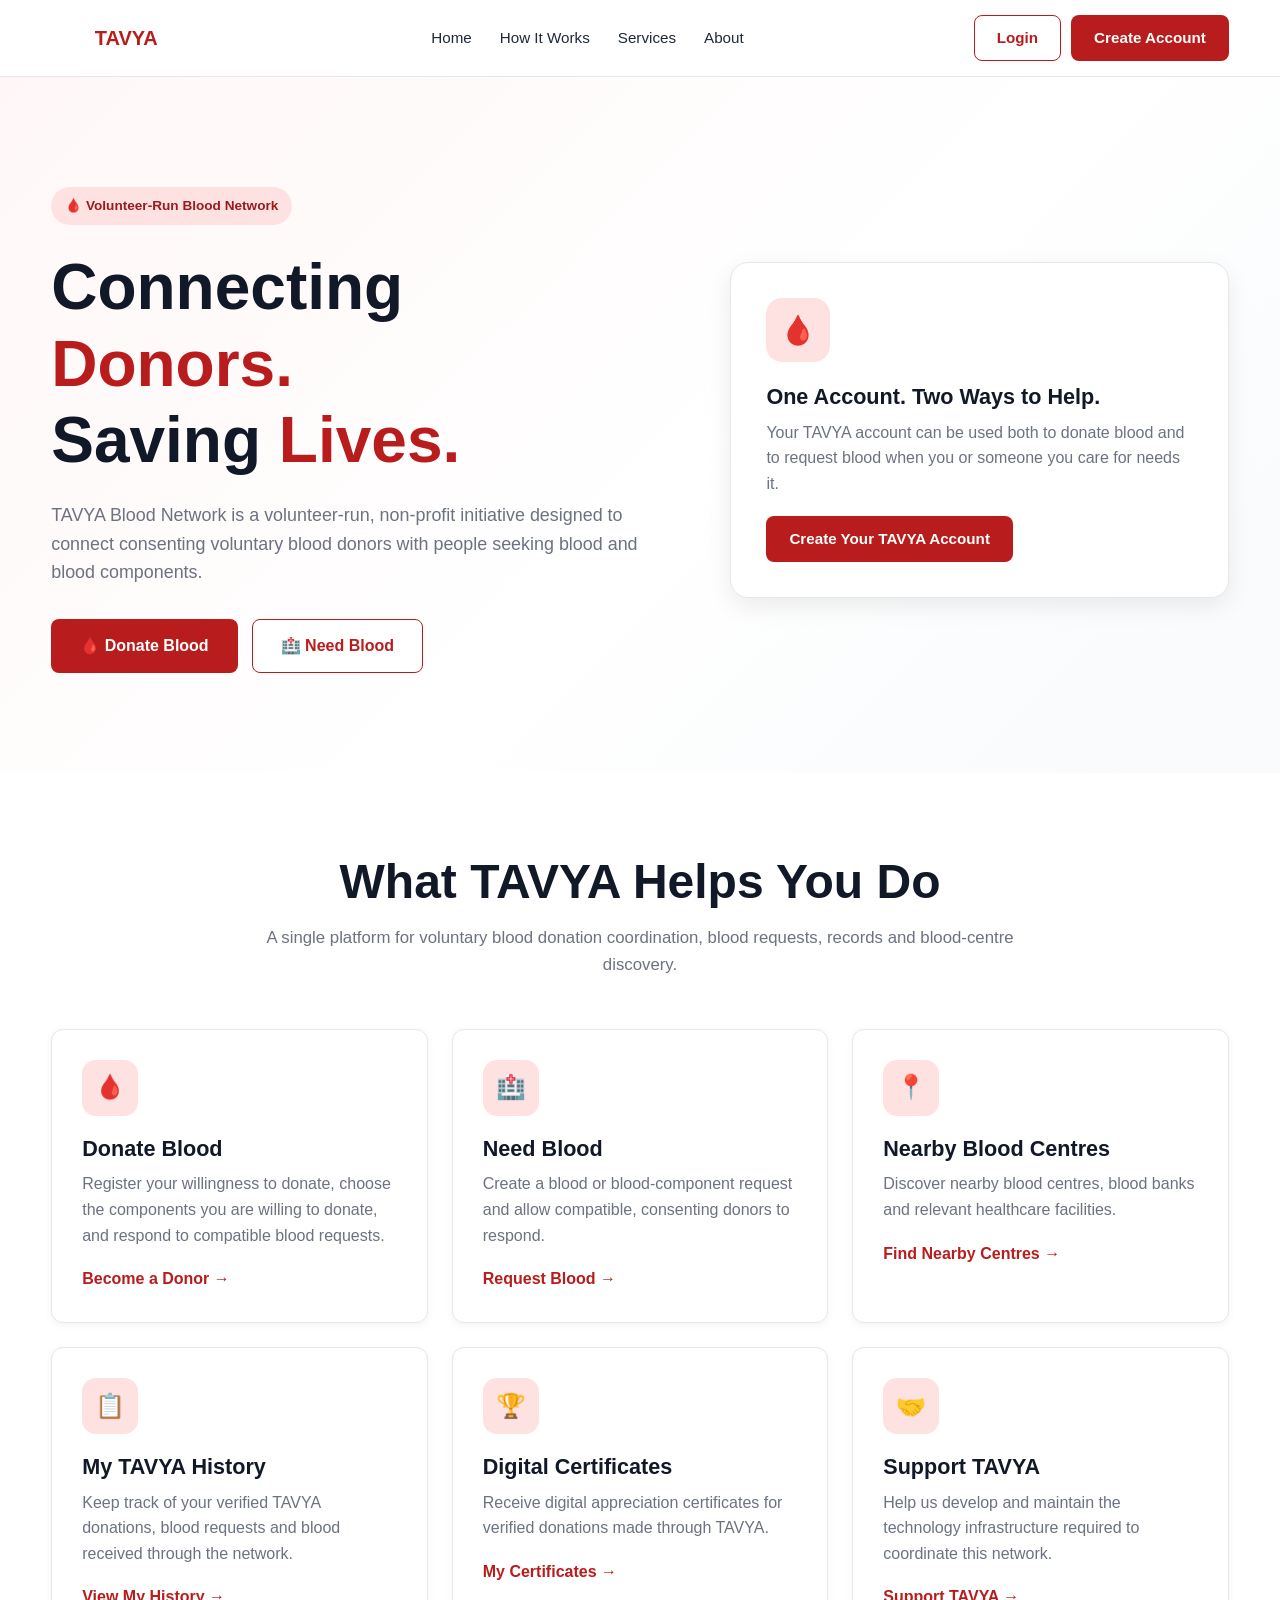
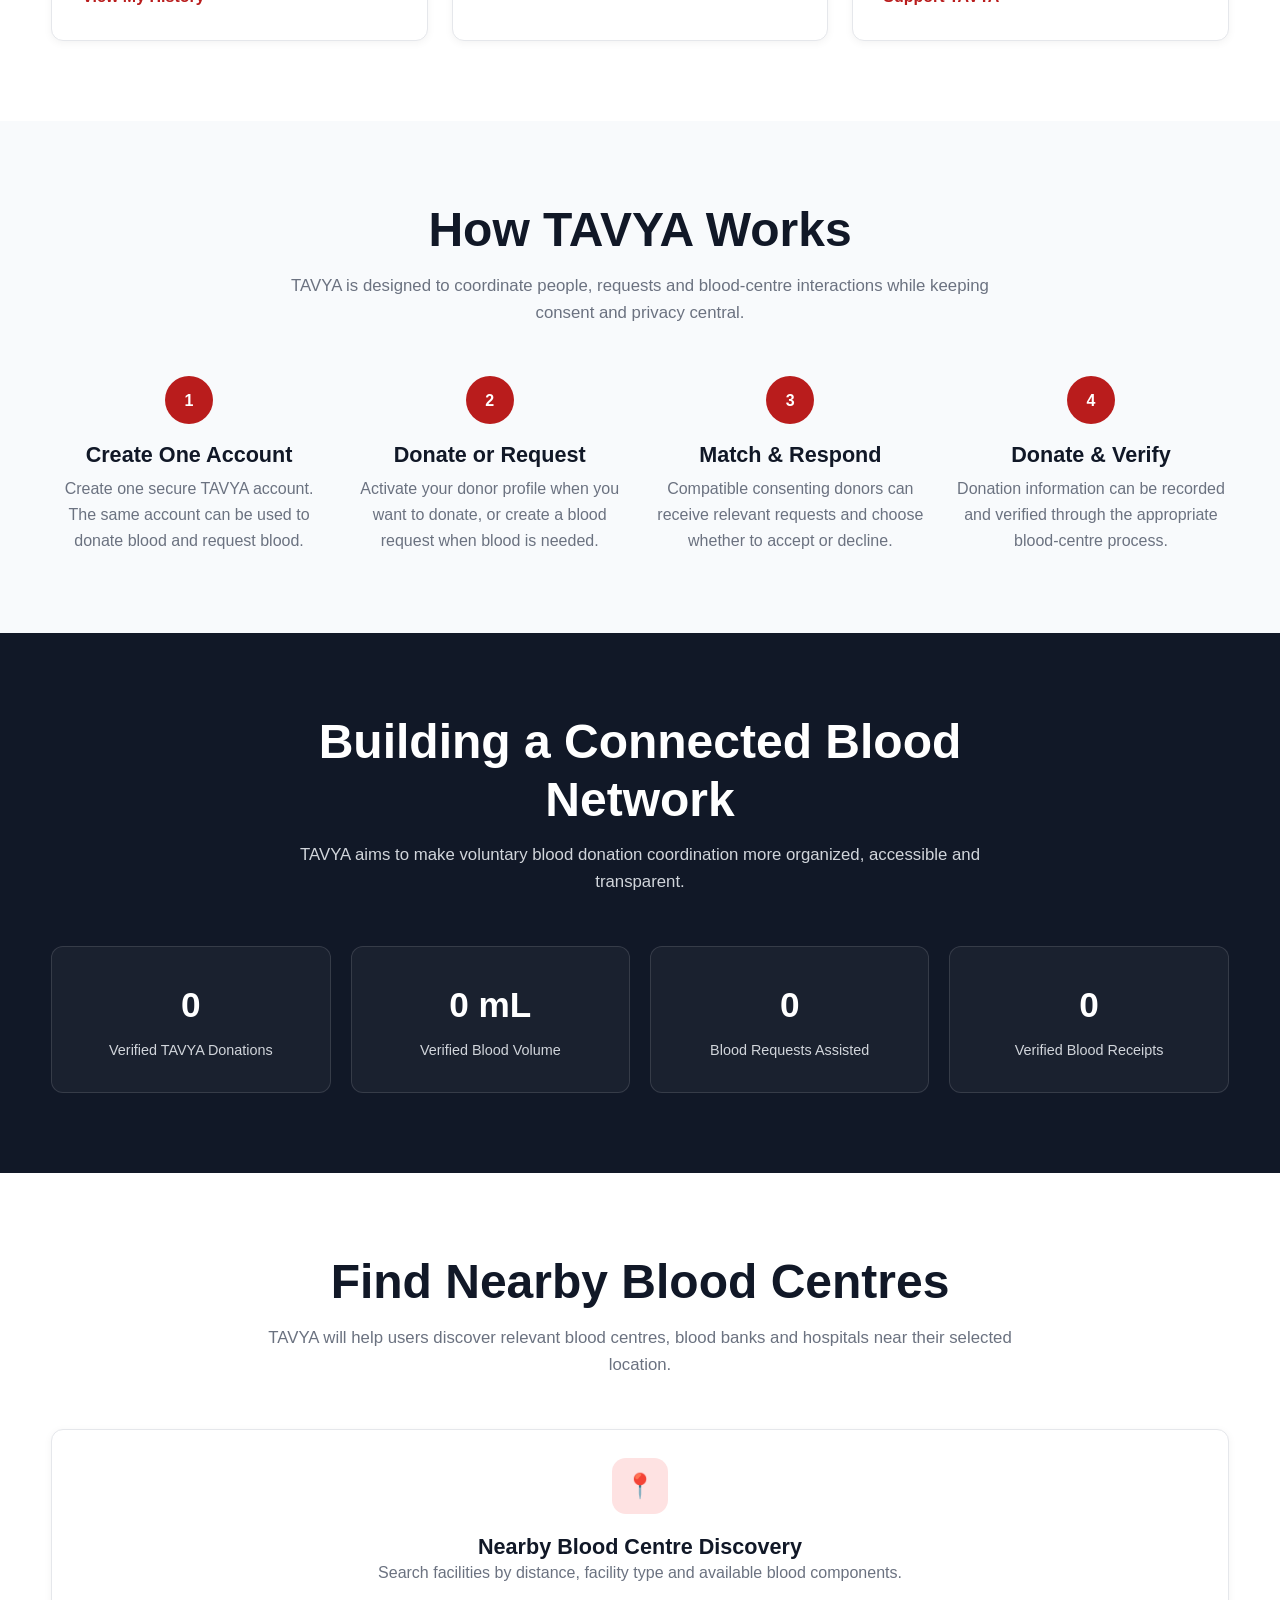
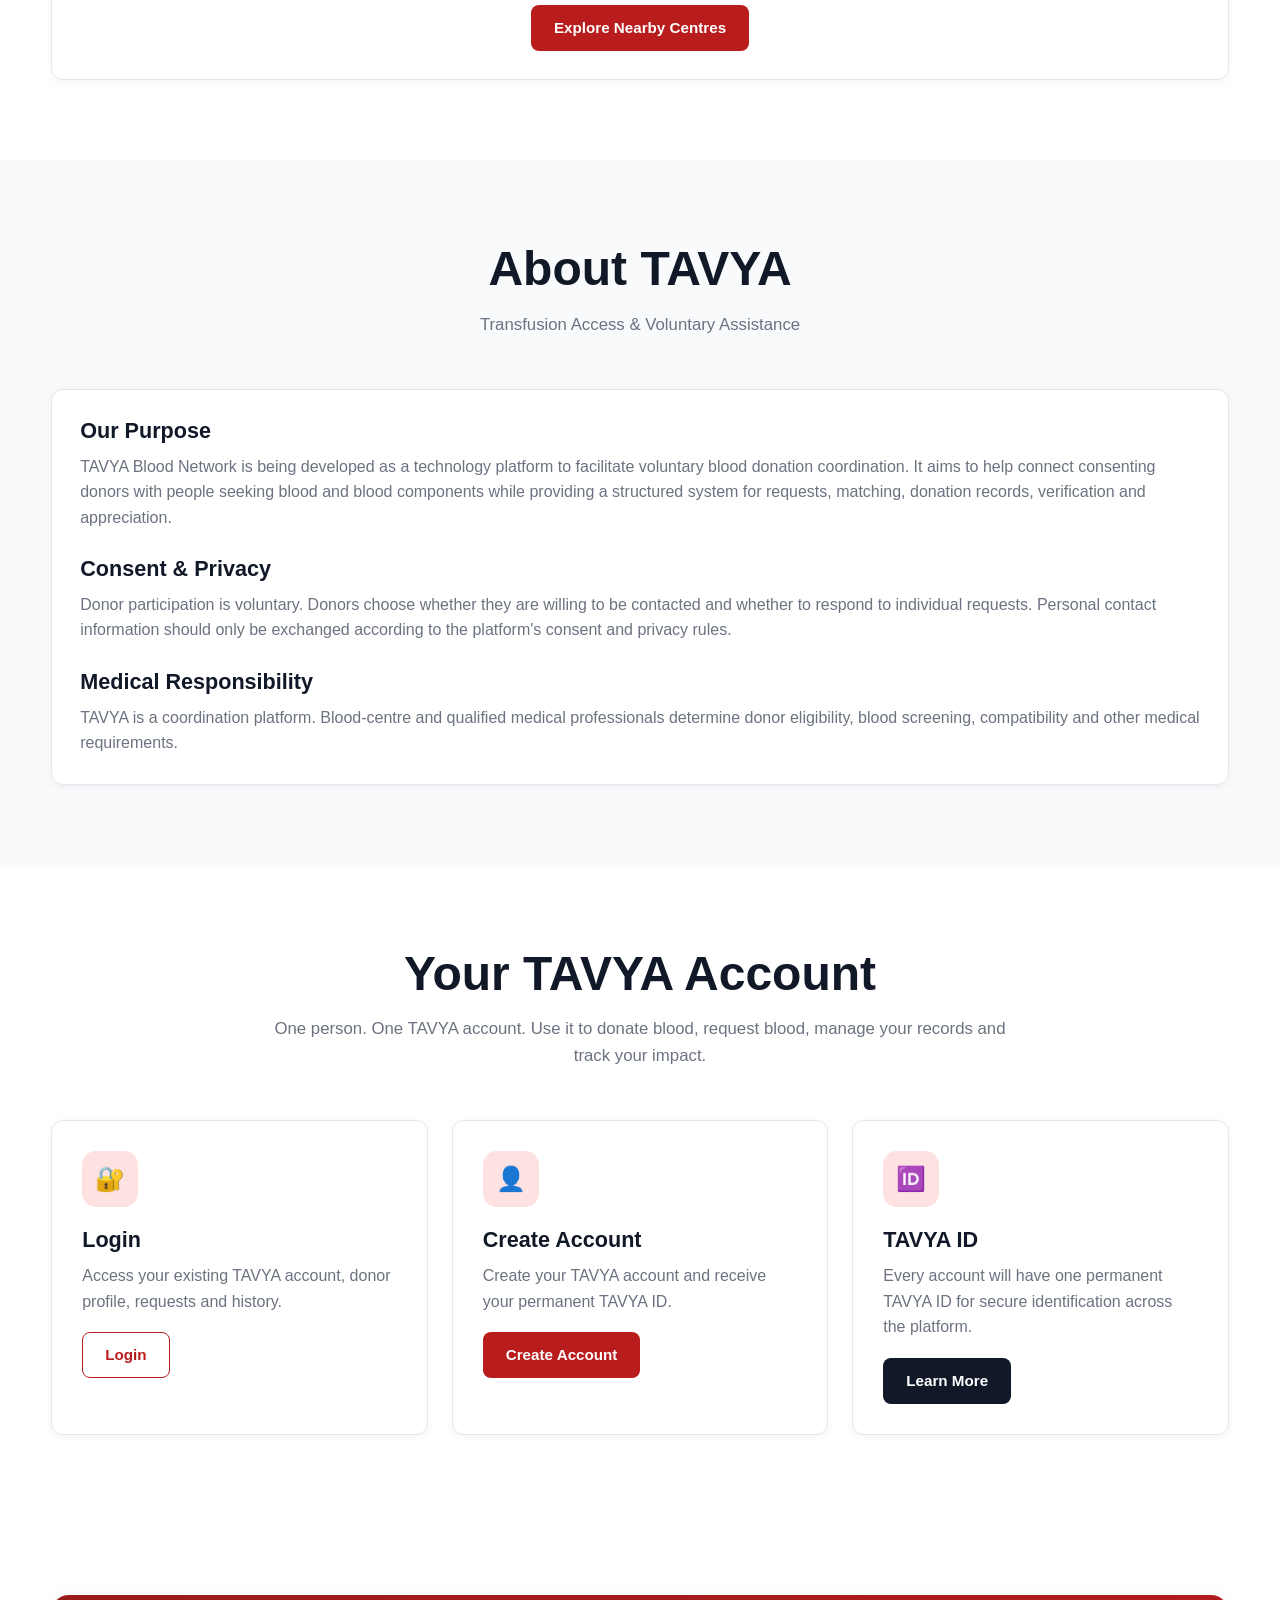
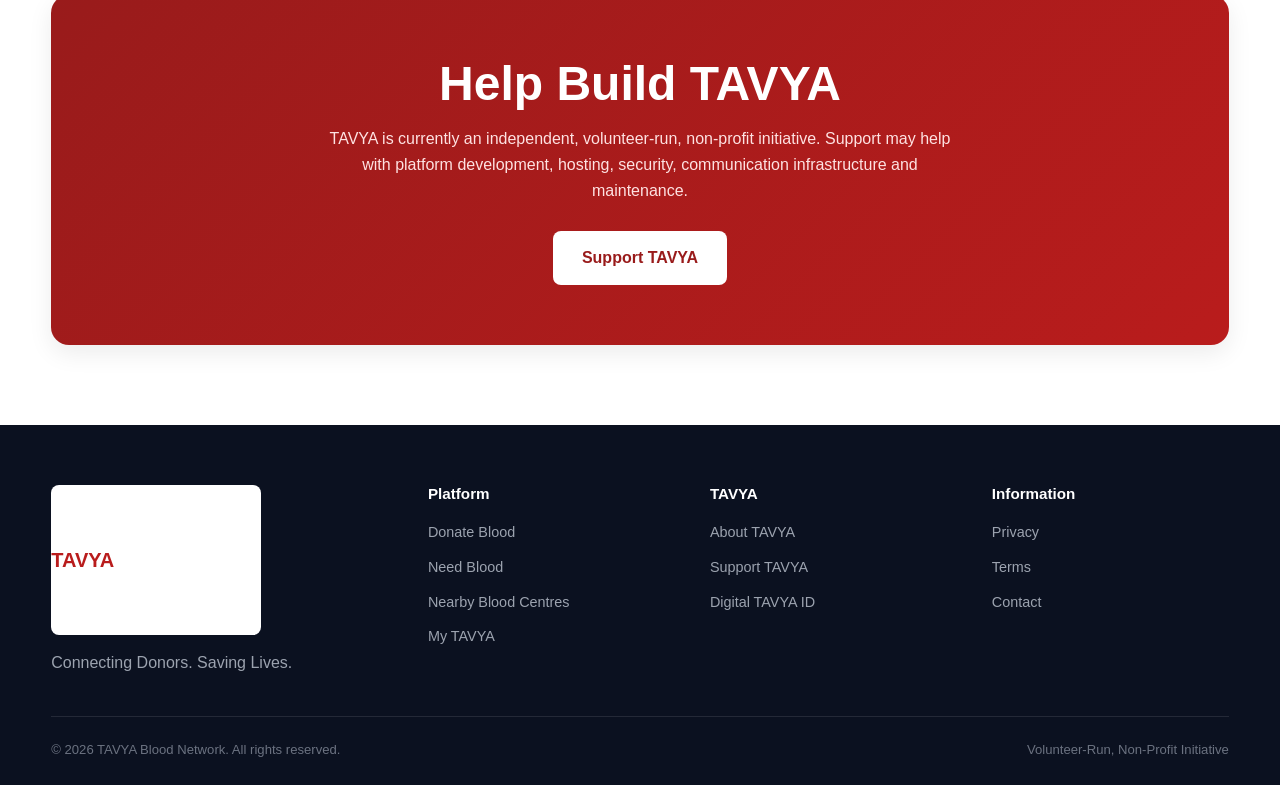
==== commit ad308290: "Update index.html" ====
--- a/index.html
+++ b/index.html
@@ -1,1097 +1,196 @@
 <!DOCTYPE html>
 <html lang="en">
+
 <head>
-
     <meta charset="UTF-8">
 
-    <meta
-        name="viewport"
-        content="width=device-width, initial-scale=1.0"
-    >
-
-    <meta
-        name="description"
-        content="TAVYA Blood Network — Connecting Donors, Saving Lives"
-    >
-
-    <title>TAVYA Blood Network</title>
-
-
-    <!-- ========================================================
-         GOOGLE FONTS
-         ======================================================== -->
-
-    <link
-        href="https://fonts.googleapis.com/css2?family=Great+Vibes&family=Montserrat:wght@300;400;500;600;700&family=Raleway:wght@400;500;600&display=swap"
-        rel="stylesheet"
-    >
-
-
-    <!-- ========================================================
-         PAGE STYLE
-         ======================================================== -->
+    <meta name="viewport"
+          content="width=device-width, initial-scale=1.0">
+
+    <meta name="description"
+          content="TAVYA Blood Network — Connecting consenting voluntary blood donors with people seeking blood and blood components.">
+
+    <meta name="keywords"
+          content="TAVYA, blood donation, blood donors, blood request, voluntary blood donation">
+
+    <meta name="author"
+          content="TAVYA Blood Network">
+
+    <meta name="theme-color"
+          content="#b91c1c">
+
+    <title>
+        TAVYA Blood Network | Connecting Donors. Saving Lives.
+    </title>
+
+    <link rel="stylesheet"
+          href="assets/css/style.css">
+
+
+    <!-- =========================================================
+         TAVYA LOGO INTEGRATION
+         logo.html is kept at the ROOT of the repository.
+         It is loaded directly into the page — NOT inside iframe.
+         ========================================================= -->
 
     <style>
 
-        * {
-            box-sizing: border-box;
-            margin: 0;
-            padding: 0;
-        }
-
-
-        html {
-            scroll-behavior: smooth;
-        }
-
-
-        body {
-
-            min-height: 100vh;
-
-            font-family:
-                Montserrat,
-                Arial,
-                sans-serif;
-
-            color: #ffffff;
-
-            background:
-                radial-gradient(
-                    circle at 50% 20%,
-                    rgba(13, 91, 139, 0.22),
-                    transparent 38%
-                ),
-                linear-gradient(
-                    135deg,
-                    #03121f 0%,
-                    #061b2b 48%,
-                    #04111d 100%
-                );
-
-            overflow-x: hidden;
-
-        }
-
-
-        /* ====================================================
-           BACKGROUND EFFECTS
-           ==================================================== */
-
-        body::before {
-
+        /* ---------------------------------------------------------
+           Logo containers
+           --------------------------------------------------------- */
+
+        .tavya-logo-loader {
+            display: flex;
+            align-items: center;
+            justify-content: center;
+            overflow: hidden;
+        }
+
+        .tavya-logo-loader.logo-header {
+            width: 150px;
+            height: 76px;
+            flex-shrink: 0;
+        }
+
+        .tavya-logo-loader.logo-footer {
+            width: 210px;
+            height: 150px;
+            justify-content: flex-start;
+        }
+
+
+        /* ---------------------------------------------------------
+           Loaded logo document
+           --------------------------------------------------------- */
+
+        .tavya-logo-loader .embedded-tavya-logo {
+            width: 100%;
+            height: 100%;
+            display: flex;
+            align-items: center;
+            justify-content: center;
+            overflow: hidden;
+        }
+
+        .tavya-logo-loader .embedded-tavya-logo img {
+            display: block;
+            width: 100%;
+            height: 100%;
+            object-fit: contain;
+            user-select: none;
+            -webkit-user-drag: none;
+        }
+
+
+        /* ---------------------------------------------------------
+           Header logo
+           --------------------------------------------------------- */
+
+        .header-logo-link {
+            display: flex;
+            align-items: center;
+            text-decoration: none;
+            flex-shrink: 0;
+        }
+
+        .header-logo-link .tavya-logo-loader {
+            pointer-events: none;
+        }
+
+
+        /* ---------------------------------------------------------
+           Footer logo
+           --------------------------------------------------------- */
+
+        .footer-logo-link {
+            display: block;
+            text-decoration: none;
+        }
+
+        .footer-logo-link .tavya-logo-loader {
+            pointer-events: none;
+        }
+
+
+        /* ---------------------------------------------------------
+           While logo.html is being inserted:
+           NO white placeholder box.
+           --------------------------------------------------------- */
+
+        .tavya-logo-loader.loading {
+            background: transparent;
+        }
+
+        .tavya-logo-loader.loading::before {
             content: "";
-
-            position: fixed;
-
-            inset: 0;
-
-            pointer-events: none;
-
-            background:
-                radial-gradient(
-                    circle at 15% 80%,
-                    rgba(226, 27, 35, 0.08),
-                    transparent 25%
-                ),
-                radial-gradient(
-                    circle at 85% 25%,
-                    rgba(25, 134, 194, 0.08),
-                    transparent 25%
-                );
-
-            z-index: -1;
-
-        }
-
-
-        /* ====================================================
-           HEADER
-           ==================================================== */
-
-        .site-header {
-
-            position: sticky;
-
-            top: 0;
-
-            z-index: 1000;
-
-            width: 100%;
-
-            background:
-                rgba(3, 18, 31, 0.88);
-
-            backdrop-filter:
-                blur(14px);
-
-            -webkit-backdrop-filter:
-                blur(14px);
-
-            border-bottom:
-                1px solid
-                rgba(255,255,255,0.07);
-
-        }
-
-
-        .header-inner {
-
-            width: min(
-                1200px,
-                calc(100% - 40px)
-            );
-
-            min-height: 76px;
-
-            margin: auto;
-
-            display: flex;
-
-            align-items: center;
-
-            justify-content: space-between;
-
-            gap: 25px;
-
-        }
-
-
-        /* ====================================================
-           HEADER BRAND
-           ==================================================== */
-
-        .brand {
-
-            display: flex;
-
-            align-items: center;
-
-            gap: 12px;
-
-            text-decoration: none;
-
-            color: #ffffff;
-
-            white-space: nowrap;
-
-        }
-
-
-        .brand-drop {
-
-            width: 35px;
-
-            height: 35px;
-
-            background:
-                linear-gradient(
-                    180deg,
-                    #f52d36,
-                    #b70712
-                );
-
-            border-radius:
-                55% 55% 60% 60% /
-                70% 70% 45% 45%;
-
-            transform:
-                rotate(45deg);
-
+            display: none;
+        }
+
+
+        /* ---------------------------------------------------------
+           Header responsive sizing
+           --------------------------------------------------------- */
+
+        @media (max-width: 1000px) {
+
+            .tavya-logo-loader.logo-header {
+                width: 130px;
+                height: 68px;
+            }
+
+        }
+
+
+        @media (max-width: 700px) {
+
+            .tavya-logo-loader.logo-header {
+                width: 118px;
+                height: 62px;
+            }
+
+            .tavya-logo-loader.logo-footer {
+                width: 190px;
+                height: 140px;
+            }
+
+        }
+
+
+        /* ---------------------------------------------------------
+           Footer on dark background
+           --------------------------------------------------------- */
+
+        .footer-logo-wrapper {
+            width: 210px;
+            overflow: hidden;
             position: relative;
-
-            box-shadow:
-                0 5px 18px
-                rgba(226,27,35,0.30);
-
-        }
-
-
-        .brand-drop::after {
-
-            content: "";
-
-            position: absolute;
-
-            width: 13px;
-
-            height: 8px;
-
-            left: 7px;
-
-            top: 7px;
-
-            border-radius: 50%;
-
-            background:
-                rgba(255,255,255,0.32);
-
-            transform:
-                rotate(-45deg);
-
-        }
-
-
-        .brand-text {
-
-            display: flex;
-
-            flex-direction: column;
-
-            line-height: 1.05;
-
-        }
-
-
-        .brand-name {
-
-            font-size: 19px;
-
-            font-weight: 700;
-
-            letter-spacing: 1.8px;
-
-        }
-
-
-        .brand-sub {
-
-            margin-top: 4px;
-
-            font-size: 9px;
-
-            font-weight: 500;
-
-            letter-spacing: 2px;
-
-            color:
-                rgba(255,255,255,0.55);
-
-        }
-
-
-        /* ====================================================
-           NAVIGATION
-           ==================================================== */
-
-        .main-nav {
-
-            display: flex;
-
-            align-items: center;
-
-            gap: 8px;
-
-        }
-
-
-        .main-nav a {
-
-            position: relative;
-
-            padding:
-                10px 14px;
-
-            text-decoration: none;
-
-            color:
-                rgba(255,255,255,0.72);
-
-            font-size: 13px;
-
-            font-weight: 500;
-
-            letter-spacing: .3px;
-
-            transition:
-                color .25s ease,
-                background .25s ease;
-
+        }
+
+        /*
+         * logo.html contains a white-background image.
+         * The footer itself is dark, so we keep the logo inside
+         * a clean white logo panel rather than showing a random
+         * large white square.
+         */
+
+        .footer-logo-wrapper .tavya-logo-loader {
+            background: #ffffff;
             border-radius: 8px;
-
-        }
-
-
-        .main-nav a:hover {
-
-            color: #ffffff;
-
-            background:
-                rgba(255,255,255,0.06);
-
-        }
-
-
-        .login-button {
-
-            padding:
-                11px 20px !important;
-
-            color: #ffffff !important;
-
-            background:
-                #df1722 !important;
-
-            border-radius:
-                8px !important;
-
-            box-shadow:
-                0 7px 20px
-                rgba(223,23,34,0.22);
-
-        }
-
-
-        .login-button:hover {
-
-            background:
-                #f12631 !important;
-
-            transform:
-                translateY(-1px);
-
-        }
-
-
-        /* ====================================================
-           HERO
-           ==================================================== */
-
-        .hero {
-
-            min-height:
-                calc(100vh - 76px);
-
-            width: 100%;
-
-            display: flex;
-
-            align-items: center;
-
-            justify-content: center;
-
-            padding:
-                45px 20px 70px;
-
-        }
-
-
-        .hero-container {
-
-            width:
-                min(1200px, 100%);
-
-            display: grid;
-
-            grid-template-columns:
-                1.05fr
-                .95fr;
-
-            align-items: center;
-
-            gap: 55px;
-
-        }
-
-
-        /* ====================================================
-           HERO CONTENT
-           ==================================================== */
-
-        .hero-content {
-
-            padding:
-                20px 0;
-
-        }
-
-
-        .hero-kicker {
-
-            display: inline-flex;
-
-            align-items: center;
-
-            gap: 9px;
-
-            margin-bottom: 20px;
-
-            padding:
-                8px 13px;
-
-            border:
-                1px solid
-                rgba(226,27,35,0.35);
-
-            border-radius: 100px;
-
-            background:
-                rgba(226,27,35,0.07);
-
-            color:
-                #ff5961;
-
-            font-size: 10px;
-
-            font-weight: 600;
-
-            letter-spacing: 2px;
-
-            text-transform: uppercase;
-
-        }
-
-
-        .kicker-dot {
-
-            width: 7px;
-
-            height: 7px;
-
-            border-radius: 50%;
-
-            background:
-                #e21b23;
-
-            box-shadow:
-                0 0 10px
-                rgba(226,27,35,.8);
-
-            animation:
-                livePulse 1.8s
-                ease-in-out
-                infinite;
-
-        }
-
-
-        @keyframes livePulse {
-
-            0%,
-            100% {
-                transform: scale(1);
-                opacity: .75;
+        }
+
+
+        /* ---------------------------------------------------------
+           Accessibility
+           --------------------------------------------------------- */
+
+        @media (prefers-reduced-motion: reduce) {
+
+            .tavya-logo-loader *,
+            .tavya-logo-loader {
+                animation: none !important;
+                transition: none !important;
             }
 
-            50% {
-                transform: scale(1.35);
-                opacity: 1;
-            }
-
-        }
-
-
-        .hero-title {
-
-            font-size:
-                clamp(38px, 5vw, 68px);
-
-            line-height: 1.04;
-
-            font-weight: 700;
-
-            letter-spacing:
-                -1.5px;
-
-            margin-bottom: 22px;
-
-        }
-
-
-        .hero-title span {
-
-            color:
-                #1986c2;
-
-        }
-
-
-        .hero-title strong {
-
-            color:
-                #e21b23;
-
-        }
-
-
-        .hero-description {
-
-            max-width: 590px;
-
-            color:
-                rgba(255,255,255,0.68);
-
-            font-family:
-                Raleway,
-                Arial,
-                sans-serif;
-
-            font-size: 17px;
-
-            line-height: 1.75;
-
-            margin-bottom: 30px;
-
-        }
-
-
-        /* ====================================================
-           HERO BUTTONS
-           ==================================================== */
-
-        .hero-actions {
-
-            display: flex;
-
-            flex-wrap: wrap;
-
-            gap: 13px;
-
-        }
-
-
-        .hero-button {
-
-            display: inline-flex;
-
-            align-items: center;
-
-            justify-content: center;
-
-            min-width: 150px;
-
-            padding:
-                14px 23px;
-
-            border-radius: 9px;
-
-            text-decoration: none;
-
-            font-size: 13px;
-
-            font-weight: 600;
-
-            letter-spacing: .4px;
-
-            transition:
-                transform .25s ease,
-                box-shadow .25s ease,
-                background .25s ease;
-
-        }
-
-
-        .hero-button:hover {
-
-            transform:
-                translateY(-2px);
-
-        }
-
-
-        .primary-button {
-
-            color: #ffffff;
-
-            background:
-                linear-gradient(
-                    135deg,
-                    #e21b23,
-                    #b70712
-                );
-
-            box-shadow:
-                0 10px 28px
-                rgba(226,27,35,.24);
-
-        }
-
-
-        .primary-button:hover {
-
-            box-shadow:
-                0 14px 34px
-                rgba(226,27,35,.35);
-
-        }
-
-
-        .secondary-button {
-
-            color: #ffffff;
-
-            border:
-                1px solid
-                rgba(255,255,255,.16);
-
-            background:
-                rgba(255,255,255,.045);
-
-        }
-
-
-        .secondary-button:hover {
-
-            background:
-                rgba(255,255,255,.09);
-
-        }
-
-
-        /* ====================================================
-           HERO STATS
-           ==================================================== */
-
-        .hero-stats {
-
-            display: flex;
-
-            flex-wrap: wrap;
-
-            gap: 30px;
-
-            margin-top: 42px;
-
-        }
-
-
-        .stat {
-
-            display: flex;
-
-            flex-direction: column;
-
-            gap: 5px;
-
-        }
-
-
-        .stat-number {
-
-            font-size: 23px;
-
-            font-weight: 700;
-
-            color:
-                #ffffff;
-
-        }
-
-
-        .stat-label {
-
-            font-size: 9px;
-
-            font-weight: 500;
-
-            letter-spacing: 1.4px;
-
-            text-transform: uppercase;
-
-            color:
-                rgba(255,255,255,.42);
-
-        }
-
-
-        /* ====================================================
-           LOGO AREA
-           ==================================================== */
-
-        .hero-logo {
-
-            width: 100%;
-
-            display: flex;
-
-            justify-content: center;
-
-            align-items: center;
-
-            padding:
-                10px;
-
-        }
-
-
-        /*
-         * logo.html is loaded here.
-         *
-         * IMPORTANT:
-         * There is ONLY ONE logo placeholder.
-         */
-
-        #tavya-logo {
-
-            width:
-                min(100%, 510px);
-
-            margin:
-                0 auto;
-
-            display: flex;
-
-            justify-content: center;
-
-            align-items: center;
-
-        }
-
-
-        /*
-         * logo.html already contains its own SVG sizing.
-         */
-
-        #tavya-logo > .tavya-logo-component {
-
-            width: 100%;
-
-        }
-
-
-        /* ====================================================
-           TRUST STRIP
-           ==================================================== */
-
-        .trust-strip {
-
-            width:
-                min(1200px, calc(100% - 40px));
-
-            margin:
-                -25px auto 60px;
-
-            display: grid;
-
-            grid-template-columns:
-                repeat(3, 1fr);
-
-            gap: 16px;
-
-        }
-
-
-        .trust-card {
-
-            padding:
-                22px;
-
-            border:
-                1px solid
-                rgba(255,255,255,.07);
-
-            border-radius: 14px;
-
-            background:
-                rgba(255,255,255,.035);
-
-            transition:
-                transform .25s ease,
-                border-color .25s ease;
-
-        }
-
-
-        .trust-card:hover {
-
-            transform:
-                translateY(-3px);
-
-            border-color:
-                rgba(226,27,35,.25);
-
-        }
-
-
-        .trust-icon {
-
-            width: 36px;
-
-            height: 36px;
-
-            display: flex;
-
-            align-items: center;
-
-            justify-content: center;
-
-            margin-bottom: 13px;
-
-            border-radius: 10px;
-
-            color: #ffffff;
-
-            background:
-                rgba(226,27,35,.12);
-
-            font-size: 16px;
-
-        }
-
-
-        .trust-card h3 {
-
-            margin-bottom: 7px;
-
-            font-size: 14px;
-
-            font-weight: 600;
-
-        }
-
-
-        .trust-card p {
-
-            color:
-                rgba(255,255,255,.48);
-
-            font-family:
-                Raleway,
-                Arial,
-                sans-serif;
-
-            font-size: 12px;
-
-            line-height: 1.6;
-
-        }
-
-
-        /* ====================================================
-           FOOTER
-           ==================================================== */
-
-        footer {
-
-            padding:
-                30px 20px;
-
-            border-top:
-                1px solid
-                rgba(255,255,255,.06);
-
-            text-align: center;
-
-            color:
-                rgba(255,255,255,.36);
-
-            font-size: 10px;
-
-            letter-spacing:
-                1.4px;
-
-        }
-
-
-        footer span {
-
-            color:
-                #e21b23;
-
-        }
-
-
-        /* ====================================================
-           MOBILE NAV
-           ==================================================== */
-
-        @media (max-width: 900px) {
-
-            .header-inner {
-
-                min-height: 68px;
-
-            }
-
-
-            .main-nav a:not(.login-button) {
-
-                display: none;
-
-            }
-
-
-            .hero {
-
-                padding-top: 30px;
-
-            }
-
-
-            .hero-container {
-
-                grid-template-columns: 1fr;
-
-                gap: 15px;
-
-            }
-
-
-            .hero-content {
-
-                text-align: center;
-
-                order: 2;
-
-            }
-
-
-            .hero-logo {
-
-                order: 1;
-
-                padding: 0;
-
-            }
-
-
-            .hero-description {
-
-                margin-left: auto;
-
-                margin-right: auto;
-
-            }
-
-
-            .hero-actions {
-
-                justify-content: center;
-
-            }
-
-
-            .hero-stats {
-
-                justify-content: center;
-
-            }
-
-
-            .trust-strip {
-
-                grid-template-columns: 1fr;
-
-            }
-
-        }
-
-
-        @media (max-width: 500px) {
-
-            .header-inner {
-
-                width:
-                    calc(100% - 24px);
-
-            }
-
-
-            .brand-sub {
-
-                display: none;
-
-            }
-
-
-            .brand-name {
-
-                font-size: 16px;
-
-            }
-
-
-            .login-button {
-
-                padding:
-                    9px 14px !important;
-
-                font-size: 11px !important;
-
-            }
-
-
-            .hero {
-
-                padding:
-                    20px 14px 50px;
-
-            }
-
-
-            .hero-title {
-
-                font-size: 39px;
-
-            }
-
-
-            .hero-description {
-
-                font-size: 15px;
-
-            }
-
-
-            .hero-logo {
-
-                width: 100%;
-
-            }
-
-
-            #tavya-logo {
-
-                width: 100%;
-
-            }
-
-
-            .hero-actions {
-
-                flex-direction: column;
-
-            }
-
-
-            .hero-button {
-
-                width: 100%;
-
-            }
-
-
-            .trust-strip {
-
-                width:
-                    calc(100% - 28px);
-
-            }
-
-        }
-
-
-        /* ====================================================
-           ACCESSIBILITY
-           ==================================================== */
-
-        @media (prefers-reduced-motion: reduce) {
-
-            *,
-            *::before,
-            *::after {
-
-                animation-duration:
-                    0.01ms !important;
-
-                animation-iteration-count:
-                    1 !important;
-
-                scroll-behavior:
-                    auto !important;
-
-            }
-
         }
 
     </style>
@@ -1102,445 +201,1486 @@
 <body>
 
 
-    <!-- ========================================================
-         HEADER
-         ======================================================== -->
-
-    <header class="site-header">
-
-        <div class="header-inner">
-
-
-            <a
-                href="index.html"
-                class="brand"
-            >
-
-                <div class="brand-drop"></div>
-
-                <div class="brand-text">
-
-                    <div class="brand-name">
-                        TAVYA
-                    </div>
-
-                    <div class="brand-sub">
-                        BLOOD NETWORK
-                    </div>
-
+<!-- =========================================================
+     HEADER
+     ========================================================= -->
+
+<header class="site-header">
+
+    <div class="container">
+
+        <nav class="navbar">
+
+
+            <!-- =================================================
+                 TAVYA LOGO
+                 Loaded from ROOT/logo.html
+                 ================================================= -->
+
+            <a href="index.html"
+               class="header-logo-link"
+               aria-label="TAVYA Blood Network Home">
+
+                <div
+                    id="header-logo"
+                    class="tavya-logo-loader logo-header loading"
+                    aria-hidden="true">
                 </div>
 
             </a>
 
 
-            <nav class="main-nav">
-
-                <a href="#about">
-                    About
-                </a>
-
-                <a href="#services">
-                    Services
-                </a>
-
-                <a href="#contact">
-                    Contact
-                </a>
-
-                <!--
-                    CHANGE THESE PATHS IF YOUR LOGIN PAGE
-                    HAS A DIFFERENT LOCATION.
-                -->
-
-                <a
-                    href="login.html"
-                    class="login-button"
-                >
+            <!-- =================================================
+                 MAIN NAVIGATION
+                 ================================================= -->
+
+            <ul class="nav-links"
+                id="main-navigation">
+
+                <li>
+                    <a href="#home">
+                        Home
+                    </a>
+                </li>
+
+                <li>
+                    <a href="#how-it-works">
+                        How It Works
+                    </a>
+                </li>
+
+                <li>
+                    <a href="#services">
+                        Services
+                    </a>
+                </li>
+
+                <li>
+                    <a href="#about">
+                        About
+                    </a>
+                </li>
+
+            </ul>
+
+
+            <!-- =================================================
+                 NAVIGATION ACTIONS
+                 ================================================= -->
+
+            <div class="nav-actions">
+
+                <a href="#account"
+                   class="btn btn-outline">
                     Login
                 </a>
 
-            </nav>
+                <a href="#account"
+                   class="btn btn-primary">
+                    Create Account
+                </a>
+
+                <button
+                    class="menu-toggle"
+                    type="button"
+                    aria-label="Open navigation menu"
+                    aria-controls="main-navigation"
+                    aria-expanded="false">
+
+                    ☰
+
+                </button>
+
+            </div>
+
+        </nav>
+
+    </div>
+
+</header>
+
+
+
+<!-- =========================================================
+     MAIN CONTENT
+     ========================================================= -->
+
+<main>
+
+
+<!-- =========================================================
+     HERO SECTION
+     ========================================================= -->
+
+<section id="home"
+         class="hero">
+
+    <div class="container">
+
+        <div class="hero-grid">
+
+
+            <!-- =================================================
+                 HERO TEXT
+                 ================================================= -->
+
+            <div class="hero-content">
+
+                <div class="hero-badge">
+                    🩸 Volunteer-Run Blood Network
+                </div>
+
+
+                <h1>
+
+                    Connecting
+                    <span>Donors.</span>
+
+                    <br>
+
+                    Saving
+                    <span>Lives.</span>
+
+                </h1>
+
+
+                <p class="hero-description">
+
+                    TAVYA Blood Network is a volunteer-run,
+                    non-profit initiative designed to connect
+                    consenting voluntary blood donors with
+                    people seeking blood and blood components.
+
+                </p>
+
+
+                <div class="hero-actions">
+
+                    <a href="#donate"
+                       class="btn btn-primary btn-large">
+
+                        🩸 Donate Blood
+
+                    </a>
+
+
+                    <a href="#request"
+                       class="btn btn-outline btn-large">
+
+                        🏥 Need Blood
+
+                    </a>
+
+                </div>
+
+            </div>
+
+
+
+            <!-- =================================================
+                 HERO CARD
+                 ================================================= -->
+
+            <div class="hero-card">
+
+                <div class="hero-card-icon">
+                    🩸
+                </div>
+
+                <h3>
+                    One Account. Two Ways to Help.
+                </h3>
+
+                <p>
+
+                    Your TAVYA account can be used both
+                    to donate blood and to request blood
+                    when you or someone you care for needs it.
+
+                </p>
+
+                <a href="#account"
+                   class="btn btn-primary">
+
+                    Create Your TAVYA Account
+
+                </a>
+
+            </div>
 
         </div>
 
-    </header>
-
-
-
-    <!-- ========================================================
-         HERO
-         ======================================================== -->
-
-    <main>
-
-
-        <section class="hero">
-
-
-            <div class="hero-container">
-
-
-                <!-- =================================================
-                     LEFT CONTENT
-                     ================================================= -->
-
-                <div class="hero-content">
-
-
-                    <div class="hero-kicker">
-
-                        <span class="kicker-dot"></span>
-
-                        VOLUNTEER-RUN BLOOD NETWORK
-
-                    </div>
-
-
-                    <h1 class="hero-title">
-
-                        <span>Connecting</span>
-                        Donors.<br>
-
-                        <strong>Saving Lives.</strong>
-
-                    </h1>
-
-
-                    <p class="hero-description">
-
-                        TAVYA Blood Network connects voluntary blood
-                        donors with people who need blood, helping
-                        communities reach timely transfusion support
-                        through a simple and accessible network.
-
-                    </p>
-
-
-                    <div class="hero-actions">
-
-
-                        <a
-                            href="register.html"
-                            class="hero-button primary-button"
-                        >
-                            Become a Donor
+    </div>
+
+</section>
+
+
+
+<!-- =========================================================
+     SERVICES
+     ========================================================= -->
+
+<section id="services"
+         class="section">
+
+    <div class="container">
+
+
+        <div class="section-title">
+
+            <h2>
+                What TAVYA Helps You Do
+            </h2>
+
+            <p>
+
+                A single platform for voluntary blood
+                donation coordination, blood requests,
+                records and blood-centre discovery.
+
+            </p>
+
+        </div>
+
+
+
+        <div class="services-grid">
+
+
+            <!-- Donate Blood -->
+
+            <article class="service-card"
+                     id="donate">
+
+                <div class="service-icon">
+                    🩸
+                </div>
+
+                <h3>
+                    Donate Blood
+                </h3>
+
+                <p>
+
+                    Register your willingness to donate,
+                    choose the components you are willing
+                    to donate, and respond to compatible
+                    blood requests.
+
+                </p>
+
+                <a href="#account"
+                   class="service-link">
+
+                    Become a Donor →
+
+                </a>
+
+            </article>
+
+
+
+            <!-- Need Blood -->
+
+            <article class="service-card"
+                     id="request">
+
+                <div class="service-icon">
+                    🏥
+                </div>
+
+                <h3>
+                    Need Blood
+                </h3>
+
+                <p>
+
+                    Create a blood or blood-component
+                    request and allow compatible,
+                    consenting donors to respond.
+
+                </p>
+
+                <a href="#account"
+                   class="service-link">
+
+                    Request Blood →
+
+                </a>
+
+            </article>
+
+
+
+            <!-- Nearby Blood Centres -->
+
+            <article class="service-card">
+
+                <div class="service-icon">
+                    📍
+                </div>
+
+                <h3>
+                    Nearby Blood Centres
+                </h3>
+
+                <p>
+
+                    Discover nearby blood centres,
+                    blood banks and relevant healthcare
+                    facilities.
+
+                </p>
+
+                <a href="#nearby"
+                   class="service-link">
+
+                    Find Nearby Centres →
+
+                </a>
+
+            </article>
+
+
+
+            <!-- History -->
+
+            <article class="service-card">
+
+                <div class="service-icon">
+                    📋
+                </div>
+
+                <h3>
+                    My TAVYA History
+                </h3>
+
+                <p>
+
+                    Keep track of your verified TAVYA
+                    donations, blood requests and
+                    blood received through the network.
+
+                </p>
+
+                <a href="#account"
+                   class="service-link">
+
+                    View My History →
+
+                </a>
+
+            </article>
+
+
+
+            <!-- Certificates -->
+
+            <article class="service-card">
+
+                <div class="service-icon">
+                    🏆
+                </div>
+
+                <h3>
+                    Digital Certificates
+                </h3>
+
+                <p>
+
+                    Receive digital appreciation
+                    certificates for verified donations
+                    made through TAVYA.
+
+                </p>
+
+                <a href="#account"
+                   class="service-link">
+
+                    My Certificates →
+
+                </a>
+
+            </article>
+
+
+
+            <!-- Support -->
+
+            <article class="service-card">
+
+                <div class="service-icon">
+                    🤝
+                </div>
+
+                <h3>
+                    Support TAVYA
+                </h3>
+
+                <p>
+
+                    Help us develop and maintain the
+                    technology infrastructure required
+                    to coordinate this network.
+
+                </p>
+
+                <a href="#support"
+                   class="service-link">
+
+                    Support TAVYA →
+
+                </a>
+
+            </article>
+
+        </div>
+
+    </div>
+
+</section>
+
+
+
+<!-- =========================================================
+     HOW IT WORKS
+     ========================================================= -->
+
+<section id="how-it-works"
+         class="section section-soft">
+
+    <div class="container">
+
+        <div class="section-title">
+
+            <h2>
+                How TAVYA Works
+            </h2>
+
+            <p>
+
+                TAVYA is designed to coordinate people,
+                requests and blood-centre interactions
+                while keeping consent and privacy central.
+
+            </p>
+
+        </div>
+
+
+
+        <div class="steps-grid">
+
+
+            <div class="step">
+
+                <div class="step-number">
+                    1
+                </div>
+
+                <h3>
+                    Create One Account
+                </h3>
+
+                <p>
+
+                    Create one secure TAVYA account.
+                    The same account can be used to
+                    donate blood and request blood.
+
+                </p>
+
+            </div>
+
+
+
+            <div class="step">
+
+                <div class="step-number">
+                    2
+                </div>
+
+                <h3>
+                    Donate or Request
+                </h3>
+
+                <p>
+
+                    Activate your donor profile when
+                    you want to donate, or create a
+                    blood request when blood is needed.
+
+                </p>
+
+            </div>
+
+
+
+            <div class="step">
+
+                <div class="step-number">
+                    3
+                </div>
+
+                <h3>
+                    Match & Respond
+                </h3>
+
+                <p>
+
+                    Compatible consenting donors can
+                    receive relevant requests and
+                    choose whether to accept or decline.
+
+                </p>
+
+            </div>
+
+
+
+            <div class="step">
+
+                <div class="step-number">
+                    4
+                </div>
+
+                <h3>
+                    Donate & Verify
+                </h3>
+
+                <p>
+
+                    Donation information can be recorded
+                    and verified through the appropriate
+                    blood-centre process.
+
+                </p>
+
+            </div>
+
+        </div>
+
+    </div>
+
+</section>
+
+
+
+<!-- =========================================================
+     IMPACT
+     ========================================================= -->
+
+<section class="section impact">
+
+    <div class="container">
+
+        <div class="section-title">
+
+            <h2>
+                Building a Connected Blood Network
+            </h2>
+
+            <p>
+
+                TAVYA aims to make voluntary blood
+                donation coordination more organized,
+                accessible and transparent.
+
+            </p>
+
+        </div>
+
+
+
+        <div class="stats-grid">
+
+            <div class="stat-card">
+
+                <div class="stat-number">
+                    0
+                </div>
+
+                <div class="stat-label">
+                    Verified TAVYA Donations
+                </div>
+
+            </div>
+
+
+
+            <div class="stat-card">
+
+                <div class="stat-number">
+                    0 mL
+                </div>
+
+                <div class="stat-label">
+                    Verified Blood Volume
+                </div>
+
+            </div>
+
+
+
+            <div class="stat-card">
+
+                <div class="stat-number">
+                    0
+                </div>
+
+                <div class="stat-label">
+                    Blood Requests Assisted
+                </div>
+
+            </div>
+
+
+
+            <div class="stat-card">
+
+                <div class="stat-number">
+                    0
+                </div>
+
+                <div class="stat-label">
+                    Verified Blood Receipts
+                </div>
+
+            </div>
+
+        </div>
+
+    </div>
+
+</section>
+
+
+
+<!-- =========================================================
+     NEARBY BLOOD CENTRES
+     ========================================================= -->
+
+<section id="nearby"
+         class="section">
+
+    <div class="container">
+
+        <div class="section-title">
+
+            <h2>
+                Find Nearby Blood Centres
+            </h2>
+
+            <p>
+
+                TAVYA will help users discover relevant
+                blood centres, blood banks and hospitals
+                near their selected location.
+
+            </p>
+
+        </div>
+
+
+        <div class="card text-center">
+
+            <div class="service-icon"
+                 style="margin: 0 auto 20px;">
+
+                📍
+
+            </div>
+
+            <h3>
+                Nearby Blood Centre Discovery
+            </h3>
+
+            <p class="mb-2">
+
+                Search facilities by distance,
+                facility type and available
+                blood components.
+
+            </p>
+
+            <a href="#account"
+               class="btn btn-primary">
+
+                Explore Nearby Centres
+
+            </a>
+
+        </div>
+
+    </div>
+
+</section>
+
+
+
+<!-- =========================================================
+     ABOUT
+     ========================================================= -->
+
+<section id="about"
+         class="section section-soft">
+
+    <div class="container">
+
+        <div class="section-title">
+
+            <h2>
+                About TAVYA
+            </h2>
+
+            <p>
+                Transfusion Access & Voluntary Assistance
+            </p>
+
+        </div>
+
+
+
+        <div class="card">
+
+            <h3 class="mb-1">
+                Our Purpose
+            </h3>
+
+            <p>
+
+                TAVYA Blood Network is being developed
+                as a technology platform to facilitate
+                voluntary blood donation coordination.
+
+                It aims to help connect consenting donors
+                with people seeking blood and blood
+                components while providing a structured
+                system for requests, matching, donation
+                records, verification and appreciation.
+
+            </p>
+
+
+            <br>
+
+
+            <h3 class="mb-1">
+                Consent & Privacy
+            </h3>
+
+            <p>
+
+                Donor participation is voluntary.
+                Donors choose whether they are willing
+                to be contacted and whether to respond
+                to individual requests.
+
+                Personal contact information should only
+                be exchanged according to the platform's
+                consent and privacy rules.
+
+            </p>
+
+
+            <br>
+
+
+            <h3 class="mb-1">
+                Medical Responsibility
+            </h3>
+
+            <p>
+
+                TAVYA is a coordination platform.
+
+                Blood-centre and qualified medical
+                professionals determine donor eligibility,
+                blood screening, compatibility and other
+                medical requirements.
+
+            </p>
+
+        </div>
+
+    </div>
+
+</section>
+
+
+
+<!-- =========================================================
+     ACCOUNT
+     ========================================================= -->
+
+<section id="account"
+         class="section">
+
+    <div class="container">
+
+        <div class="section-title">
+
+            <h2>
+                Your TAVYA Account
+            </h2>
+
+            <p>
+
+                One person. One TAVYA account.
+                Use it to donate blood, request blood,
+                manage your records and track your impact.
+
+            </p>
+
+        </div>
+
+
+
+        <div class="services-grid">
+
+
+            <!-- LOGIN -->
+
+            <div class="service-card">
+
+                <div class="service-icon">
+                    🔐
+                </div>
+
+                <h3>
+                    Login
+                </h3>
+
+                <p>
+
+                    Access your existing TAVYA account,
+                    donor profile, requests and history.
+
+                </p>
+
+                <button class="btn btn-outline"
+                        type="button"
+                        onclick="showComingSoon('Login')">
+
+                    Login
+
+                </button>
+
+            </div>
+
+
+
+            <!-- CREATE ACCOUNT -->
+
+            <div class="service-card">
+
+                <div class="service-icon">
+                    👤
+                </div>
+
+                <h3>
+                    Create Account
+                </h3>
+
+                <p>
+
+                    Create your TAVYA account and receive
+                    your permanent TAVYA ID.
+
+                </p>
+
+                <button class="btn btn-primary"
+                        type="button"
+                        onclick="showComingSoon('Account Registration')">
+
+                    Create Account
+
+                </button>
+
+            </div>
+
+
+
+            <!-- TAVYA ID -->
+
+            <div class="service-card">
+
+                <div class="service-icon">
+                    🆔
+                </div>
+
+                <h3>
+                    TAVYA ID
+                </h3>
+
+                <p>
+
+                    Every account will have one permanent
+                    TAVYA ID for secure identification
+                    across the platform.
+
+                </p>
+
+                <button class="btn btn-dark"
+                        type="button"
+                        onclick="showComingSoon('TAVYA ID')">
+
+                    Learn More
+
+                </button>
+
+            </div>
+
+        </div>
+
+    </div>
+
+</section>
+
+
+
+<!-- =========================================================
+     SUPPORT
+     ========================================================= -->
+
+<section id="support"
+         class="cta">
+
+    <div class="container">
+
+        <div class="cta-box">
+
+            <h2>
+                Help Build TAVYA
+            </h2>
+
+            <p>
+
+                TAVYA is currently an independent,
+                volunteer-run, non-profit initiative.
+                Support may help with platform development,
+                hosting, security, communication infrastructure
+                and maintenance.
+
+            </p>
+
+            <button class="btn btn-large"
+                    type="button"
+                    onclick="showComingSoon('TAVYA Support')">
+
+                Support TAVYA
+
+            </button>
+
+        </div>
+
+    </div>
+
+</section>
+
+
+</main>
+
+
+
+<!-- =========================================================
+     FOOTER
+     ========================================================= -->
+
+<footer class="site-footer">
+
+    <div class="container">
+
+        <div class="footer-grid">
+
+
+            <!-- =================================================
+                 FOOTER BRAND
+                 ================================================= -->
+
+            <div class="footer-brand">
+
+                <div class="footer-logo-wrapper">
+
+                    <a href="index.html"
+                       class="footer-logo-link"
+                       aria-label="TAVYA Blood Network Home">
+
+                        <div
+                            id="footer-logo"
+                            class="tavya-logo-loader logo-footer loading"
+                            aria-hidden="true">
+                        </div>
+
+                    </a>
+
+                </div>
+
+
+                <p>
+                    Connecting Donors.
+                    Saving Lives.
+                </p>
+
+            </div>
+
+
+
+            <!-- =================================================
+                 PLATFORM
+                 ================================================= -->
+
+            <div class="footer-column">
+
+                <h4>
+                    Platform
+                </h4>
+
+                <ul>
+
+                    <li>
+                        <a href="#donate">
+                            Donate Blood
                         </a>
-
-
-                        <a
-                            href="request-blood.html"
-                            class="hero-button secondary-button"
-                        >
-                            Request Blood
+                    </li>
+
+                    <li>
+                        <a href="#request">
+                            Need Blood
                         </a>
-
-
-                    </div>
-
-
-                    <div class="hero-stats">
-
-
-                        <div class="stat">
-
-                            <div class="stat-number">
-                                24/7
-                            </div>
-
-                            <div class="stat-label">
-                                Community Support
-                            </div>
-
-                        </div>
-
-
-                        <div class="stat">
-
-                            <div class="stat-number">
-                                100%
-                            </div>
-
-                            <div class="stat-label">
-                                Volunteer Driven
-                            </div>
-
-                        </div>
-
-
-                        <div class="stat">
-
-                            <div class="stat-number">
-                                1
-                            </div>
-
-                            <div class="stat-label">
-                                Connected Network
-                            </div>
-
-                        </div>
-
-
-                    </div>
-
-
-                </div>
-
-
-
-                <!-- =================================================
-                     LOGO
-                     ================================================= -->
-
-                <div class="hero-logo">
-
-
-                    <!--
-                        logo.html is inserted HERE.
-
-                        Keep logo.html in the SAME ROOT FOLDER
-                        as this index.html.
-
-                        ROOT:
-                        /
-                        ├── index.html
-                        ├── logo.html
-                        ├── login.html
-                        ├── register.html
-                        └── request-blood.html
-                    -->
-
-                    <div id="tavya-logo"></div>
-
-
-                </div>
-
-
-            </div>
-
-
-        </section>
-
-
-
-        <!-- ========================================================
-             TRUST CARDS
-             ======================================================== -->
-
-        <section
-            class="trust-strip"
-            id="services"
-        >
-
-
-            <div class="trust-card">
-
-                <div class="trust-icon">
-                    🩸
-                </div>
-
-                <h3>
-                    Find Blood Support
-                </h3>
-
-                <p>
-                    Connect blood requests with suitable voluntary
-                    donors through the network.
-                </p>
-
-            </div>
-
-
-            <div class="trust-card">
-
-                <div class="trust-icon">
-                    ♥
-                </div>
-
-                <h3>
-                    Become a Donor
-                </h3>
-
-                <p>
-                    Register as a voluntary donor and help someone
-                    when your support is needed.
-                </p>
-
-            </div>
-
-
-            <div class="trust-card">
-
-                <div class="trust-icon">
-                    ◎
-                </div>
-
-                <h3>
-                    Community Network
-                </h3>
-
-                <p>
-                    Build a connected community focused on timely
-                    transfusion assistance.
-                </p>
-
-            </div>
-
-
-        </section>
-
-
-    </main>
-
-
-
-    <!-- ========================================================
-         FOOTER
-         ======================================================== -->
-
-    <footer id="contact">
-
-        TAVYA BLOOD NETWORK
-        <span>•</span>
-        A VOLUNTEER-RUN, NON-PROFIT INITIATIVE
-
-    </footer>
-
-
-
-    <!-- ========================================================
-         LOAD logo.html
-         ======================================================== -->
-
-    <script>
-
-        document.addEventListener(
-            "DOMContentLoaded",
-            function () {
-
-
-                const logoContainer =
-                    document.getElementById(
-                        "tavya-logo"
+                    </li>
+
+                    <li>
+                        <a href="#nearby">
+                            Nearby Blood Centres
+                        </a>
+                    </li>
+
+                    <li>
+                        <a href="#account">
+                            My TAVYA
+                        </a>
+                    </li>
+
+                </ul>
+
+            </div>
+
+
+
+            <!-- =================================================
+                 TAVYA
+                 ================================================= -->
+
+            <div class="footer-column">
+
+                <h4>
+                    TAVYA
+                </h4>
+
+                <ul>
+
+                    <li>
+                        <a href="#about">
+                            About TAVYA
+                        </a>
+                    </li>
+
+                    <li>
+                        <a href="#support">
+                            Support TAVYA
+                        </a>
+                    </li>
+
+                    <li>
+                        <a href="#account">
+                            Digital TAVYA ID
+                        </a>
+                    </li>
+
+                </ul>
+
+            </div>
+
+
+
+            <!-- =================================================
+                 INFORMATION
+                 ================================================= -->
+
+            <div class="footer-column">
+
+                <h4>
+                    Information
+                </h4>
+
+                <ul>
+
+                    <li>
+                        <a href="#privacy">
+                            Privacy
+                        </a>
+                    </li>
+
+                    <li>
+                        <a href="#terms">
+                            Terms
+                        </a>
+                    </li>
+
+                    <li>
+                        <a href="#contact">
+                            Contact
+                        </a>
+                    </li>
+
+                </ul>
+
+            </div>
+
+        </div>
+
+
+
+        <div class="footer-bottom">
+
+            <span>
+                © 2026 TAVYA Blood Network.
+                All rights reserved.
+            </span>
+
+            <span>
+                Volunteer-Run, Non-Profit Initiative
+            </span>
+
+        </div>
+
+    </div>
+
+</footer>
+
+
+
+<!-- =========================================================
+     JAVASCRIPT
+     ========================================================= -->
+
+<script>
+
+
+/* =========================================================
+   LOAD logo.html DIRECTLY INTO THE PAGE
+   =========================================================
+
+   IMPORTANT:
+
+   logo.html is at:
+
+       /
+       ├── index.html
+       ├── logo.html
+       ├── auth/
+       └── assets/
+
+   Therefore:
+
+       fetch("logo.html")
+
+   is correct.
+
+   We DO NOT use:
+
+       <iframe src="logo.html">
+
+   because that creates the separate document/frame effect.
+
+   Instead we extract the actual logo element from logo.html
+   and insert it directly into index.html.
+   ========================================================= */
+
+
+async function loadTavyaLogo(targetId) {
+
+    const target =
+        document.getElementById(targetId);
+
+    if (!target) {
+        return;
+    }
+
+
+    try {
+
+        const response =
+            await fetch("logo.html", {
+                cache: "no-store"
+            });
+
+
+        if (!response.ok) {
+            throw new Error(
+                "Unable to load logo.html"
+            );
+        }
+
+
+        const html =
+            await response.text();
+
+
+        /*
+         * Parse logo.html as a separate HTML document.
+         */
+
+        const parser =
+            new DOMParser();
+
+        const logoDocument =
+            parser.parseFromString(
+                html,
+                "text/html"
+            );
+
+
+        /*
+         * Find the original logo image.
+         */
+
+        const logoImage =
+            logoDocument.querySelector(
+                "img"
+            );
+
+
+        if (!logoImage) {
+            throw new Error(
+                "Logo image not found in logo.html"
+            );
+        }
+
+
+        /*
+         * Clone the image.
+         */
+
+        const clonedLogo =
+            logoImage.cloneNode(true);
+
+
+        /*
+         * Remove attributes that could cause
+         * unwanted behaviour.
+         */
+
+        clonedLogo.removeAttribute(
+            "onclick"
+        );
+
+
+        clonedLogo.removeAttribute(
+            "loading"
+        );
+
+
+        /*
+         * Add our own class.
+         */
+
+        clonedLogo.classList.add(
+            "embedded-tavya-logo-image"
+        );
+
+
+        /*
+         * Create wrapper.
+         */
+
+        const wrapper =
+            document.createElement("div");
+
+        wrapper.className =
+            "embedded-tavya-logo";
+
+
+        wrapper.appendChild(
+            clonedLogo
+        );
+
+
+        /*
+         * Insert directly into the page.
+         */
+
+        target.innerHTML = "";
+
+        target.appendChild(
+            wrapper
+        );
+
+
+        /*
+         * Remove loading state.
+         */
+
+        target.classList.remove(
+            "loading"
+        );
+
+    }
+
+
+    catch (error) {
+
+        console.error(
+            "TAVYA logo error:",
+            error
+        );
+
+
+        /*
+         * If logo.html fails, do NOT create
+         * a large white square.
+
+         * Instead use a small text fallback.
+         */
+
+        target.innerHTML = `
+            <div
+                style="
+                    font-weight:800;
+                    color:#b91c1c;
+                    font-size:20px;
+                    line-height:1;
+                "
+            >
+                TAVYA
+            </div>
+        `;
+
+
+        target.classList.remove(
+            "loading"
+        );
+
+    }
+
+}
+
+
+
+/* =========================================================
+   LOAD BOTH LOGOS
+   ========================================================= */
+
+document.addEventListener(
+    "DOMContentLoaded",
+    function () {
+
+        loadTavyaLogo(
+            "header-logo"
+        );
+
+        loadTavyaLogo(
+            "footer-logo"
+        );
+
+    }
+);
+
+
+
+/* =========================================================
+   MOBILE NAVIGATION
+   ========================================================= */
+
+document.addEventListener(
+    "DOMContentLoaded",
+    function () {
+
+        const menuToggle =
+            document.querySelector(
+                ".menu-toggle"
+            );
+
+        const navLinks =
+            document.querySelector(
+                ".nav-links"
+            );
+
+
+        if (
+            menuToggle &&
+            navLinks
+        ) {
+
+            menuToggle.addEventListener(
+                "click",
+                function () {
+
+                    const isOpen =
+                        navLinks.classList.toggle(
+                            "mobile-open"
+                        );
+
+
+                    menuToggle.setAttribute(
+                        "aria-expanded",
+                        isOpen
                     );
 
-
-                if (!logoContainer) {
-                    return;
                 }
-
-
-                /*
-                 * logo.html must be in the same folder
-                 * as index.html.
-                 */
-
-                fetch("logo.html", {
-                    cache: "no-cache"
-                })
-
-
-                .then(function (response) {
-
-                    if (!response.ok) {
-
-                        throw new Error(
-                            "Unable to load logo.html"
+            );
+
+
+            navLinks
+                .querySelectorAll("a")
+                .forEach(
+                    function (link) {
+
+                        link.addEventListener(
+                            "click",
+                            function () {
+
+                                navLinks.classList.remove(
+                                    "mobile-open"
+                                );
+
+
+                                menuToggle.setAttribute(
+                                    "aria-expanded",
+                                    "false"
+                                );
+
+                            }
                         );
 
                     }
-
-                    return response.text();
-
-                })
-
-
-                .then(function (html) {
-
-                    logoContainer.innerHTML =
-                        html;
-
-
-                    /*
-                     * logo.html contains its own
-                     * animation script.
-                     *
-                     * Because scripts inserted using
-                     * innerHTML do not execute,
-                     * we execute the component scripts
-                     * manually.
-                     */
-
-                    const scripts =
-                        logoContainer.querySelectorAll(
-                            "script"
-                        );
-
-
-                    scripts.forEach(
-                        function (oldScript) {
-
-
-                            const newScript =
-                                document.createElement(
-                                    "script"
-                                );
-
-
-                            Array.from(
-                                oldScript.attributes
-                            ).forEach(
-                                function (attribute) {
-
-                                    newScript.setAttribute(
-                                        attribute.name,
-                                        attribute.value
-                                    );
-
-                                }
-                            );
-
-
-                            newScript.textContent =
-                                oldScript.textContent;
-
-
-                            oldScript.parentNode.replaceChild(
-                                newScript,
-                                oldScript
-                            );
-
-
-                        }
-                    );
-
-
-                })
-
-
-                .catch(function (error) {
-
-                    console.error(
-                        "TAVYA logo loading error:",
-                        error
-                    );
-
-
-                    /*
-                     * Do not display a large
-                     * broken/empty white box.
-                     */
-
-                    logoContainer.innerHTML = "";
-
-
-                });
-
-            }
-
-        );
-
-    </script>
+                );
+
+        }
+
+    }
+);
+
+
+
+/* =========================================================
+   TEMPORARY COMING SOON
+   ========================================================= */
+
+function showComingSoon(feature) {
+
+    alert(
+        feature +
+        " will be available in the next development stage of TAVYA."
+    );
+
+}
+
+
+</script>
 
 
 </body>
+
 </html>
--- a/assets/css/style.css
+++ b/assets/css/style.css
@@ -0,0 +1,1301 @@
+/* =========================================================
+   TAVYA BLOOD NETWORK
+   Main Website Stylesheet
+   ========================================================= */
+
+/* ---------- RESET ---------- */
+
+* {
+    margin: 0;
+    padding: 0;
+    box-sizing: border-box;
+}
+
+html {
+    scroll-behavior: smooth;
+}
+
+body {
+    font-family:
+        Inter,
+        -apple-system,
+        BlinkMacSystemFont,
+        "Segoe UI",
+        Roboto,
+        Helvetica,
+        Arial,
+        sans-serif;
+
+    background: #ffffff;
+    color: #1f2937;
+    line-height: 1.6;
+}
+
+img {
+    max-width: 100%;
+    display: block;
+}
+
+a {
+    color: inherit;
+    text-decoration: none;
+}
+
+button,
+input,
+select,
+textarea {
+    font: inherit;
+}
+
+
+/* =========================================================
+   DESIGN VARIABLES
+   ========================================================= */
+
+:root {
+
+    --primary: #b91c1c;
+    --primary-dark: #991b1b;
+    --primary-light: #fee2e2;
+
+    --secondary: #111827;
+    --text: #1f2937;
+    --text-light: #6b7280;
+
+    --background: #ffffff;
+    --background-soft: #f8fafc;
+
+    --border: #e5e7eb;
+
+    --success: #15803d;
+    --warning: #b45309;
+
+    --radius-sm: 8px;
+    --radius-md: 12px;
+    --radius-lg: 18px;
+
+    --shadow-sm:
+        0 2px 8px rgba(0, 0, 0, 0.05);
+
+    --shadow-md:
+        0 8px 25px rgba(0, 0, 0, 0.08);
+
+    --max-width: 1200px;
+}
+
+
+/* =========================================================
+   COMMON LAYOUT
+   ========================================================= */
+
+.container {
+    width: min(92%, var(--max-width));
+    margin: 0 auto;
+}
+
+.section {
+    padding: 80px 0;
+}
+
+.section-soft {
+    background: var(--background-soft);
+}
+
+.text-center {
+    text-align: center;
+}
+
+
+/* =========================================================
+   TYPOGRAPHY
+   ========================================================= */
+
+h1,
+h2,
+h3,
+h4 {
+    color: var(--secondary);
+    line-height: 1.2;
+    font-weight: 700;
+}
+
+h1 {
+    font-size: clamp(2.4rem, 5vw, 4.2rem);
+}
+
+h2 {
+    font-size: clamp(2rem, 4vw, 3rem);
+}
+
+h3 {
+    font-size: 1.35rem;
+}
+
+p {
+    color: var(--text-light);
+}
+
+.section-title {
+    max-width: 760px;
+    margin: 0 auto 50px;
+    text-align: center;
+}
+
+.section-title h2 {
+    margin-bottom: 14px;
+}
+
+.section-title p {
+    font-size: 1.05rem;
+}
+
+
+/* =========================================================
+   HEADER / NAVIGATION
+   ========================================================= */
+
+.site-header {
+    position: sticky;
+    top: 0;
+    z-index: 1000;
+
+    background: rgba(255, 255, 255, 0.96);
+
+    border-bottom: 1px solid var(--border);
+
+    backdrop-filter: blur(10px);
+}
+
+.navbar {
+    min-height: 76px;
+
+    display: flex;
+    align-items: center;
+    justify-content: space-between;
+    gap: 30px;
+}
+
+.logo {
+    display: flex;
+    align-items: center;
+    gap: 12px;
+
+    font-size: 1.35rem;
+    font-weight: 800;
+}
+
+.logo-mark {
+    width: 42px;
+    height: 42px;
+
+    display: grid;
+    place-items: center;
+
+    border-radius: 50%;
+
+    background: var(--primary);
+    color: white;
+
+    font-size: 1.25rem;
+}
+
+.logo-text {
+    display: flex;
+    flex-direction: column;
+    line-height: 1.05;
+}
+
+.logo-name {
+    color: var(--primary);
+    letter-spacing: 0.04em;
+}
+
+.logo-subtitle {
+    color: var(--text-light);
+    font-size: 0.68rem;
+    font-weight: 500;
+    letter-spacing: 0.04em;
+}
+
+.nav-links {
+    display: flex;
+    align-items: center;
+    gap: 28px;
+
+    list-style: none;
+}
+
+.nav-links a {
+    color: var(--text);
+    font-size: 0.95rem;
+    font-weight: 500;
+
+    transition:
+        color 0.2s ease;
+}
+
+.nav-links a:hover {
+    color: var(--primary);
+}
+
+.nav-actions {
+    display: flex;
+    align-items: center;
+    gap: 10px;
+}
+
+
+/* =========================================================
+   BUTTONS
+   ========================================================= */
+
+.btn {
+    display: inline-flex;
+    align-items: center;
+    justify-content: center;
+    gap: 8px;
+
+    min-height: 46px;
+    padding: 0 22px;
+
+    border: 1px solid transparent;
+    border-radius: var(--radius-sm);
+
+    font-weight: 600;
+    font-size: 0.95rem;
+
+    cursor: pointer;
+
+    transition:
+        transform 0.2s ease,
+        background 0.2s ease,
+        border-color 0.2s ease,
+        box-shadow 0.2s ease;
+}
+
+.btn:hover {
+    transform: translateY(-1px);
+}
+
+.btn-primary {
+    background: var(--primary);
+    color: white;
+}
+
+.btn-primary:hover {
+    background: var(--primary-dark);
+    box-shadow: var(--shadow-sm);
+}
+
+.btn-outline {
+    background: white;
+    color: var(--primary);
+    border-color: var(--primary);
+}
+
+.btn-outline:hover {
+    background: var(--primary-light);
+}
+
+.btn-dark {
+    background: var(--secondary);
+    color: white;
+}
+
+.btn-dark:hover {
+    background: #000000;
+}
+
+.btn-large {
+    min-height: 54px;
+    padding: 0 28px;
+    font-size: 1rem;
+}
+
+
+/* =========================================================
+   HERO SECTION
+   ========================================================= */
+
+.hero {
+    position: relative;
+    overflow: hidden;
+
+    padding: 110px 0 100px;
+
+    background:
+        linear-gradient(
+            135deg,
+            #fff7f7 0%,
+            #ffffff 55%,
+            #f8fafc 100%
+        );
+}
+
+.hero-grid {
+    display: grid;
+    grid-template-columns: 1.1fr 0.9fr;
+
+    align-items: center;
+    gap: 70px;
+}
+
+.hero-content {
+    max-width: 680px;
+}
+
+.hero-badge {
+    display: inline-flex;
+    align-items: center;
+    gap: 8px;
+
+    padding: 8px 14px;
+
+    margin-bottom: 24px;
+
+    border-radius: 999px;
+
+    background: var(--primary-light);
+    color: var(--primary-dark);
+
+    font-size: 0.85rem;
+    font-weight: 700;
+}
+
+.hero h1 {
+    margin-bottom: 22px;
+}
+
+.hero h1 span {
+    color: var(--primary);
+}
+
+.hero-description {
+    max-width: 620px;
+
+    margin-bottom: 32px;
+
+    font-size: 1.12rem;
+}
+
+.hero-actions {
+    display: flex;
+    flex-wrap: wrap;
+    gap: 14px;
+}
+
+.hero-card {
+    padding: 35px;
+
+    background: white;
+
+    border: 1px solid var(--border);
+    border-radius: var(--radius-lg);
+
+    box-shadow: var(--shadow-md);
+}
+
+.hero-card-icon {
+    width: 64px;
+    height: 64px;
+
+    display: grid;
+    place-items: center;
+
+    margin-bottom: 22px;
+
+    border-radius: 16px;
+
+    background: var(--primary-light);
+    color: var(--primary);
+
+    font-size: 1.8rem;
+}
+
+.hero-card h3 {
+    margin-bottom: 10px;
+}
+
+.hero-card p {
+    margin-bottom: 20px;
+}
+
+
+/* =========================================================
+   SERVICE CARDS
+   ========================================================= */
+
+.services-grid {
+    display: grid;
+
+    grid-template-columns:
+        repeat(3, 1fr);
+
+    gap: 24px;
+}
+
+.service-card {
+    padding: 30px;
+
+    background: white;
+
+    border: 1px solid var(--border);
+    border-radius: var(--radius-md);
+
+    box-shadow: var(--shadow-sm);
+
+    transition:
+        transform 0.2s ease,
+        box-shadow 0.2s ease,
+        border-color 0.2s ease;
+}
+
+.service-card:hover {
+    transform: translateY(-5px);
+
+    border-color: #fecaca;
+
+    box-shadow: var(--shadow-md);
+}
+
+.service-icon {
+    width: 56px;
+    height: 56px;
+
+    display: grid;
+    place-items: center;
+
+    margin-bottom: 20px;
+
+    border-radius: 14px;
+
+    background: var(--primary-light);
+    color: var(--primary);
+
+    font-size: 1.5rem;
+}
+
+.service-card h3 {
+    margin-bottom: 10px;
+}
+
+.service-card p {
+    margin-bottom: 18px;
+}
+
+.service-link {
+    color: var(--primary);
+    font-weight: 700;
+}
+
+
+/* =========================================================
+   IMPACT / STATISTICS
+   ========================================================= */
+
+.impact {
+    background: var(--secondary);
+    color: white;
+}
+
+.impact h2 {
+    color: white;
+}
+
+.impact p {
+    color: #d1d5db;
+}
+
+.stats-grid {
+    display: grid;
+
+    grid-template-columns:
+        repeat(4, 1fr);
+
+    gap: 20px;
+}
+
+.stat-card {
+    padding: 30px;
+
+    text-align: center;
+
+    border: 1px solid rgba(255, 255, 255, 0.12);
+
+    border-radius: var(--radius-md);
+
+    background: rgba(255, 255, 255, 0.04);
+}
+
+.stat-number {
+    margin-bottom: 6px;
+
+    color: white;
+
+    font-size: 2.2rem;
+    font-weight: 800;
+}
+
+.stat-label {
+    color: #d1d5db;
+    font-size: 0.9rem;
+}
+
+
+/* =========================================================
+   HOW IT WORKS
+   ========================================================= */
+
+.steps-grid {
+    display: grid;
+
+    grid-template-columns:
+        repeat(4, 1fr);
+
+    gap: 25px;
+}
+
+.step {
+    position: relative;
+
+    text-align: center;
+}
+
+.step-number {
+    width: 48px;
+    height: 48px;
+
+    display: grid;
+    place-items: center;
+
+    margin: 0 auto 18px;
+
+    border-radius: 50%;
+
+    background: var(--primary);
+    color: white;
+
+    font-weight: 800;
+}
+
+.step h3 {
+    margin-bottom: 8px;
+}
+
+
+/* =========================================================
+   CALL TO ACTION
+   ========================================================= */
+
+.cta {
+    padding: 80px 0;
+}
+
+.cta-box {
+    padding: 60px 40px;
+
+    text-align: center;
+
+    border-radius: var(--radius-lg);
+
+    background:
+        linear-gradient(
+            135deg,
+            #991b1b,
+            #b91c1c
+        );
+
+    box-shadow: var(--shadow-md);
+}
+
+.cta-box h2 {
+    color: white;
+    margin-bottom: 14px;
+}
+
+.cta-box p {
+    max-width: 650px;
+    margin: 0 auto 28px;
+
+    color: #fee2e2;
+}
+
+.cta-box .btn {
+    background: white;
+    color: var(--primary-dark);
+}
+
+.cta-box .btn:hover {
+    background: #f9fafb;
+}
+
+
+/* =========================================================
+   FORMS
+   ========================================================= */
+
+.form-container {
+    max-width: 720px;
+    margin: 0 auto;
+}
+
+.form-card {
+    padding: 35px;
+
+    background: white;
+
+    border: 1px solid var(--border);
+    border-radius: var(--radius-lg);
+
+    box-shadow: var(--shadow-sm);
+}
+
+.form-group {
+    margin-bottom: 20px;
+}
+
+.form-label {
+    display: block;
+
+    margin-bottom: 7px;
+
+    color: var(--secondary);
+
+    font-size: 0.9rem;
+    font-weight: 600;
+}
+
+.form-control {
+    width: 100%;
+
+    min-height: 48px;
+
+    padding: 10px 14px;
+
+    background: white;
+
+    border: 1px solid #d1d5db;
+    border-radius: var(--radius-sm);
+
+    color: var(--text);
+
+    outline: none;
+
+    transition:
+        border-color 0.2s ease,
+        box-shadow 0.2s ease;
+}
+
+.form-control:focus {
+    border-color: var(--primary);
+
+    box-shadow:
+        0 0 0 3px rgba(185, 28, 28, 0.1);
+}
+
+textarea.form-control {
+    min-height: 120px;
+    resize: vertical;
+}
+
+
+/* =========================================================
+   ALERTS
+   ========================================================= */
+
+.alert {
+    padding: 14px 18px;
+
+    margin-bottom: 20px;
+
+    border-radius: var(--radius-sm);
+
+    font-size: 0.92rem;
+}
+
+.alert-success {
+    background: #dcfce7;
+    color: #166534;
+}
+
+.alert-warning {
+    background: #fef3c7;
+    color: #92400e;
+}
+
+.alert-danger {
+    background: #fee2e2;
+    color: #991b1b;
+}
+
+.alert-info {
+    background: #dbeafe;
+    color: #1e40af;
+}
+
+
+/* =========================================================
+   BLOOD GROUP BADGES
+   ========================================================= */
+
+.blood-group {
+    display: inline-flex;
+    align-items: center;
+    justify-content: center;
+
+    min-width: 54px;
+    min-height: 34px;
+
+    padding: 0 10px;
+
+    border-radius: 999px;
+
+    background: var(--primary-light);
+    color: var(--primary-dark);
+
+    font-weight: 800;
+    font-size: 0.85rem;
+}
+
+
+/* =========================================================
+   TABLES
+   ========================================================= */
+
+.table-container {
+    width: 100%;
+    overflow-x: auto;
+
+    border: 1px solid var(--border);
+    border-radius: var(--radius-md);
+}
+
+table {
+    width: 100%;
+
+    border-collapse: collapse;
+
+    background: white;
+}
+
+th,
+td {
+    padding: 14px 16px;
+
+    text-align: left;
+
+    border-bottom: 1px solid var(--border);
+
+    white-space: nowrap;
+}
+
+th {
+    background: var(--background-soft);
+
+    color: var(--secondary);
+
+    font-size: 0.85rem;
+    font-weight: 700;
+}
+
+td {
+    color: var(--text);
+    font-size: 0.9rem;
+}
+
+tr:last-child td {
+    border-bottom: none;
+}
+
+
+/* =========================================================
+   CARDS
+   ========================================================= */
+
+.card {
+    padding: 28px;
+
+    background: white;
+
+    border: 1px solid var(--border);
+    border-radius: var(--radius-md);
+
+    box-shadow: var(--shadow-sm);
+}
+
+.card + .card {
+    margin-top: 20px;
+}
+
+
+/* =========================================================
+   DASHBOARD
+   ========================================================= */
+
+.dashboard-grid {
+    display: grid;
+
+    grid-template-columns:
+        repeat(3, 1fr);
+
+    gap: 20px;
+}
+
+.dashboard-card {
+    padding: 25px;
+
+    background: white;
+
+    border: 1px solid var(--border);
+
+    border-radius: var(--radius-md);
+}
+
+.dashboard-card h3 {
+    margin-bottom: 8px;
+}
+
+.dashboard-value {
+    margin-top: 8px;
+
+    color: var(--primary);
+
+    font-size: 2rem;
+    font-weight: 800;
+}
+
+
+/* =========================================================
+   PROFILE
+   ========================================================= */
+
+.profile-header {
+    display: flex;
+    align-items: center;
+    gap: 20px;
+
+    padding: 28px;
+
+    background: white;
+
+    border: 1px solid var(--border);
+    border-radius: var(--radius-md);
+}
+
+.profile-avatar {
+    width: 80px;
+    height: 80px;
+
+    display: grid;
+    place-items: center;
+
+    flex-shrink: 0;
+
+    border-radius: 50%;
+
+    background: var(--primary-light);
+    color: var(--primary);
+
+    font-size: 1.8rem;
+    font-weight: 800;
+}
+
+
+/* =========================================================
+   NEARBY FACILITIES
+   ========================================================= */
+
+.facility-grid {
+    display: grid;
+
+    grid-template-columns:
+        repeat(2, 1fr);
+
+    gap: 20px;
+}
+
+.facility-card {
+    padding: 24px;
+
+    background: white;
+
+    border: 1px solid var(--border);
+
+    border-radius: var(--radius-md);
+
+    box-shadow: var(--shadow-sm);
+}
+
+.facility-card h3 {
+    margin-bottom: 8px;
+}
+
+.facility-meta {
+    display: flex;
+    flex-wrap: wrap;
+
+    gap: 8px;
+
+    margin: 15px 0;
+}
+
+.facility-actions {
+    display: flex;
+    flex-wrap: wrap;
+    gap: 10px;
+}
+
+
+/* =========================================================
+   FOOTER
+   ========================================================= */
+
+.site-footer {
+    padding: 60px 0 25px;
+
+    background: #0b1120;
+
+    color: white;
+}
+
+.footer-grid {
+    display: grid;
+
+    grid-template-columns:
+        1.4fr
+        repeat(3, 1fr);
+
+    gap: 45px;
+
+    padding-bottom: 40px;
+
+    border-bottom:
+        1px solid rgba(255, 255, 255, 0.1);
+}
+
+.footer-brand {
+    max-width: 360px;
+}
+
+.footer-brand .logo-name {
+    color: white;
+}
+
+.footer-brand p {
+    margin-top: 15px;
+    color: #9ca3af;
+}
+
+.footer-column h4 {
+    margin-bottom: 16px;
+
+    color: white;
+
+    font-size: 0.95rem;
+}
+
+.footer-column ul {
+    list-style: none;
+}
+
+.footer-column li {
+    margin-bottom: 9px;
+}
+
+.footer-column a {
+    color: #9ca3af;
+    font-size: 0.9rem;
+
+    transition: color 0.2s ease;
+}
+
+.footer-column a:hover {
+    color: white;
+}
+
+.footer-bottom {
+    display: flex;
+    align-items: center;
+    justify-content: space-between;
+
+    gap: 20px;
+
+    padding-top: 22px;
+
+    color: #6b7280;
+
+    font-size: 0.82rem;
+}
+
+
+/* =========================================================
+   MOBILE MENU
+   ========================================================= */
+
+.menu-toggle {
+    display: none;
+
+    width: 42px;
+    height: 42px;
+
+    border: 1px solid var(--border);
+
+    border-radius: var(--radius-sm);
+
+    background: white;
+
+    cursor: pointer;
+}
+
+
+/* =========================================================
+   UTILITY CLASSES
+   ========================================================= */
+
+.hidden {
+    display: none !important;
+}
+
+.mt-1 {
+    margin-top: 10px;
+}
+
+.mt-2 {
+    margin-top: 20px;
+}
+
+.mt-3 {
+    margin-top: 30px;
+}
+
+.mb-1 {
+    margin-bottom: 10px;
+}
+
+.mb-2 {
+    margin-bottom: 20px;
+}
+
+.mb-3 {
+    margin-bottom: 30px;
+}
+
+.flex {
+    display: flex;
+}
+
+.flex-center {
+    display: flex;
+    align-items: center;
+    justify-content: center;
+}
+
+.gap-1 {
+    gap: 10px;
+}
+
+.gap-2 {
+    gap: 20px;
+}
+
+
+/* =========================================================
+   RESPONSIVE DESIGN
+   ========================================================= */
+
+@media (max-width: 1000px) {
+
+    .hero-grid {
+        grid-template-columns: 1fr;
+
+        gap: 45px;
+    }
+
+    .hero-content {
+        max-width: 800px;
+    }
+
+    .services-grid {
+        grid-template-columns:
+            repeat(2, 1fr);
+    }
+
+    .stats-grid {
+        grid-template-columns:
+            repeat(2, 1fr);
+    }
+
+    .steps-grid {
+        grid-template-columns:
+            repeat(2, 1fr);
+    }
+
+    .footer-grid {
+        grid-template-columns:
+            repeat(2, 1fr);
+    }
+
+    .nav-links {
+        display: none;
+    }
+
+    .menu-toggle {
+        display: grid;
+        place-items: center;
+    }
+}
+
+
+@media (max-width: 700px) {
+
+    .section {
+        padding: 60px 0;
+    }
+
+    .hero {
+        padding: 75px 0 65px;
+    }
+
+    .hero-actions {
+        flex-direction: column;
+        align-items: stretch;
+    }
+
+    .hero-actions .btn {
+        width: 100%;
+    }
+
+    .services-grid,
+    .stats-grid,
+    .steps-grid,
+    .dashboard-grid,
+    .facility-grid {
+        grid-template-columns: 1fr;
+    }
+
+    .form-card {
+        padding: 25px 20px;
+    }
+
+    .profile-header {
+        flex-direction: column;
+        text-align: center;
+    }
+
+    .footer-grid {
+        grid-template-columns: 1fr;
+    }
+
+    .footer-bottom {
+        flex-direction: column;
+        text-align: center;
+    }
+
+    .nav-actions .btn-outline {
+        display: none;
+    }
+}
+
+
+@media (max-width: 480px) {
+
+    .container {
+        width: 94%;
+    }
+
+    h1 {
+        font-size: 2.35rem;
+    }
+
+    h2 {
+        font-size: 1.9rem;
+    }
+
+    .hero-card {
+        padding: 25px;
+    }
+
+    .cta-box {
+        padding: 45px 22px;
+    }
+}
+
+
+/* =========================================================
+   ACCESSIBILITY
+   ========================================================= */
+
+:focus-visible {
+    outline: 3px solid rgba(185, 28, 28, 0.35);
+    outline-offset: 3px;
+}
+
+
+/* =========================================================
+   REDUCED MOTION
+   ========================================================= */
+
+@media (prefers-reduced-motion: reduce) {
+
+    html {
+        scroll-behavior: auto;
+    }
+
+    *,
+    *::before,
+    *::after {
+        transition: none !important;
+        animation: none !important;
+    }
+}
+/* =========================================================
+   MOBILE NAVIGATION
+   ========================================================= */
+
+@media (max-width: 1000px) {
+
+    .navbar {
+        position: relative;
+    }
+
+    .nav-links.mobile-open {
+        display: flex;
+
+        position: absolute;
+
+        top: calc(100% + 1px);
+        left: 0;
+        right: 0;
+
+        flex-direction: column;
+        align-items: stretch;
+
+        gap: 0;
+
+        padding: 10px;
+
+        background: white;
+
+        border: 1px solid var(--border);
+        border-top: none;
+
+        box-shadow: var(--shadow-md);
+    }
+
+    .nav-links.mobile-open li {
+        width: 100%;
+    }
+
+    .nav-links.mobile-open a {
+        display: block;
+
+        padding: 13px 15px;
+
+        border-radius: var(--radius-sm);
+    }
+
+    .nav-links.mobile-open a:hover {
+        background: var(--primary-light);
+    }
+}
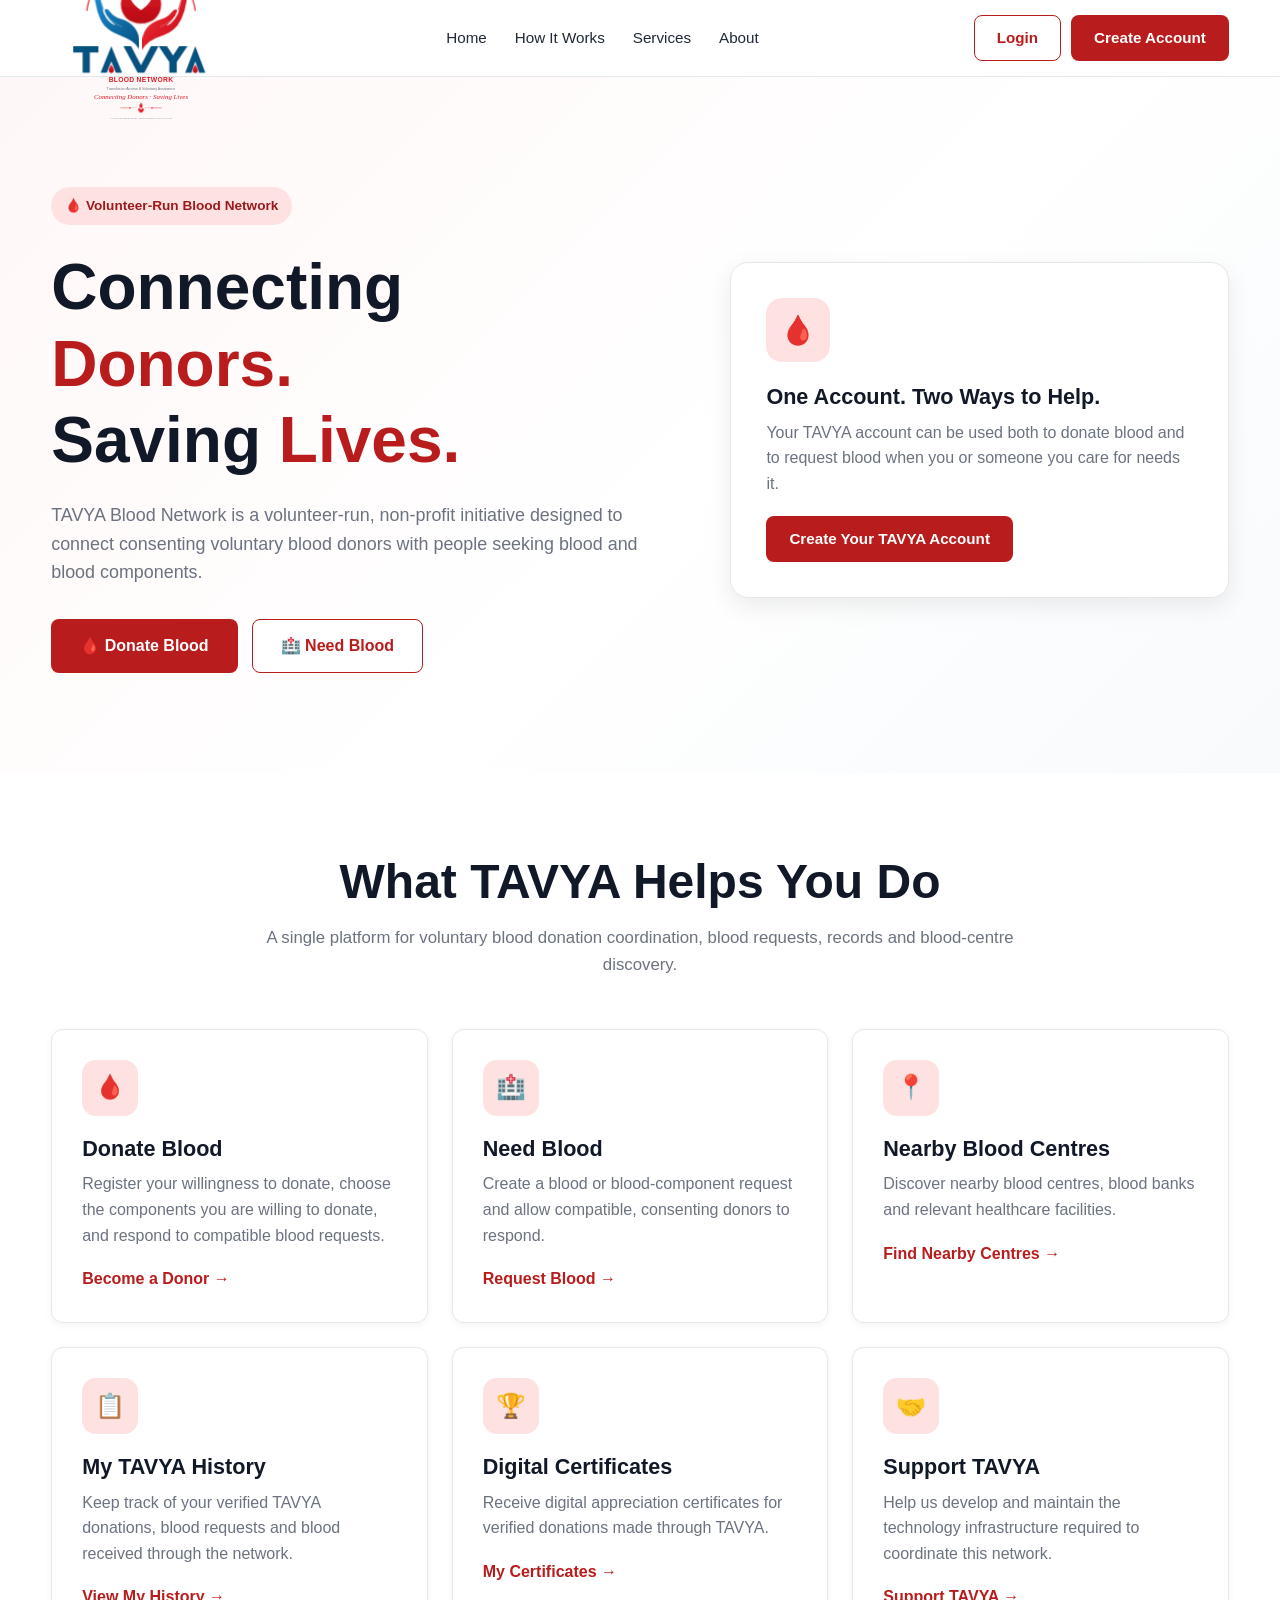
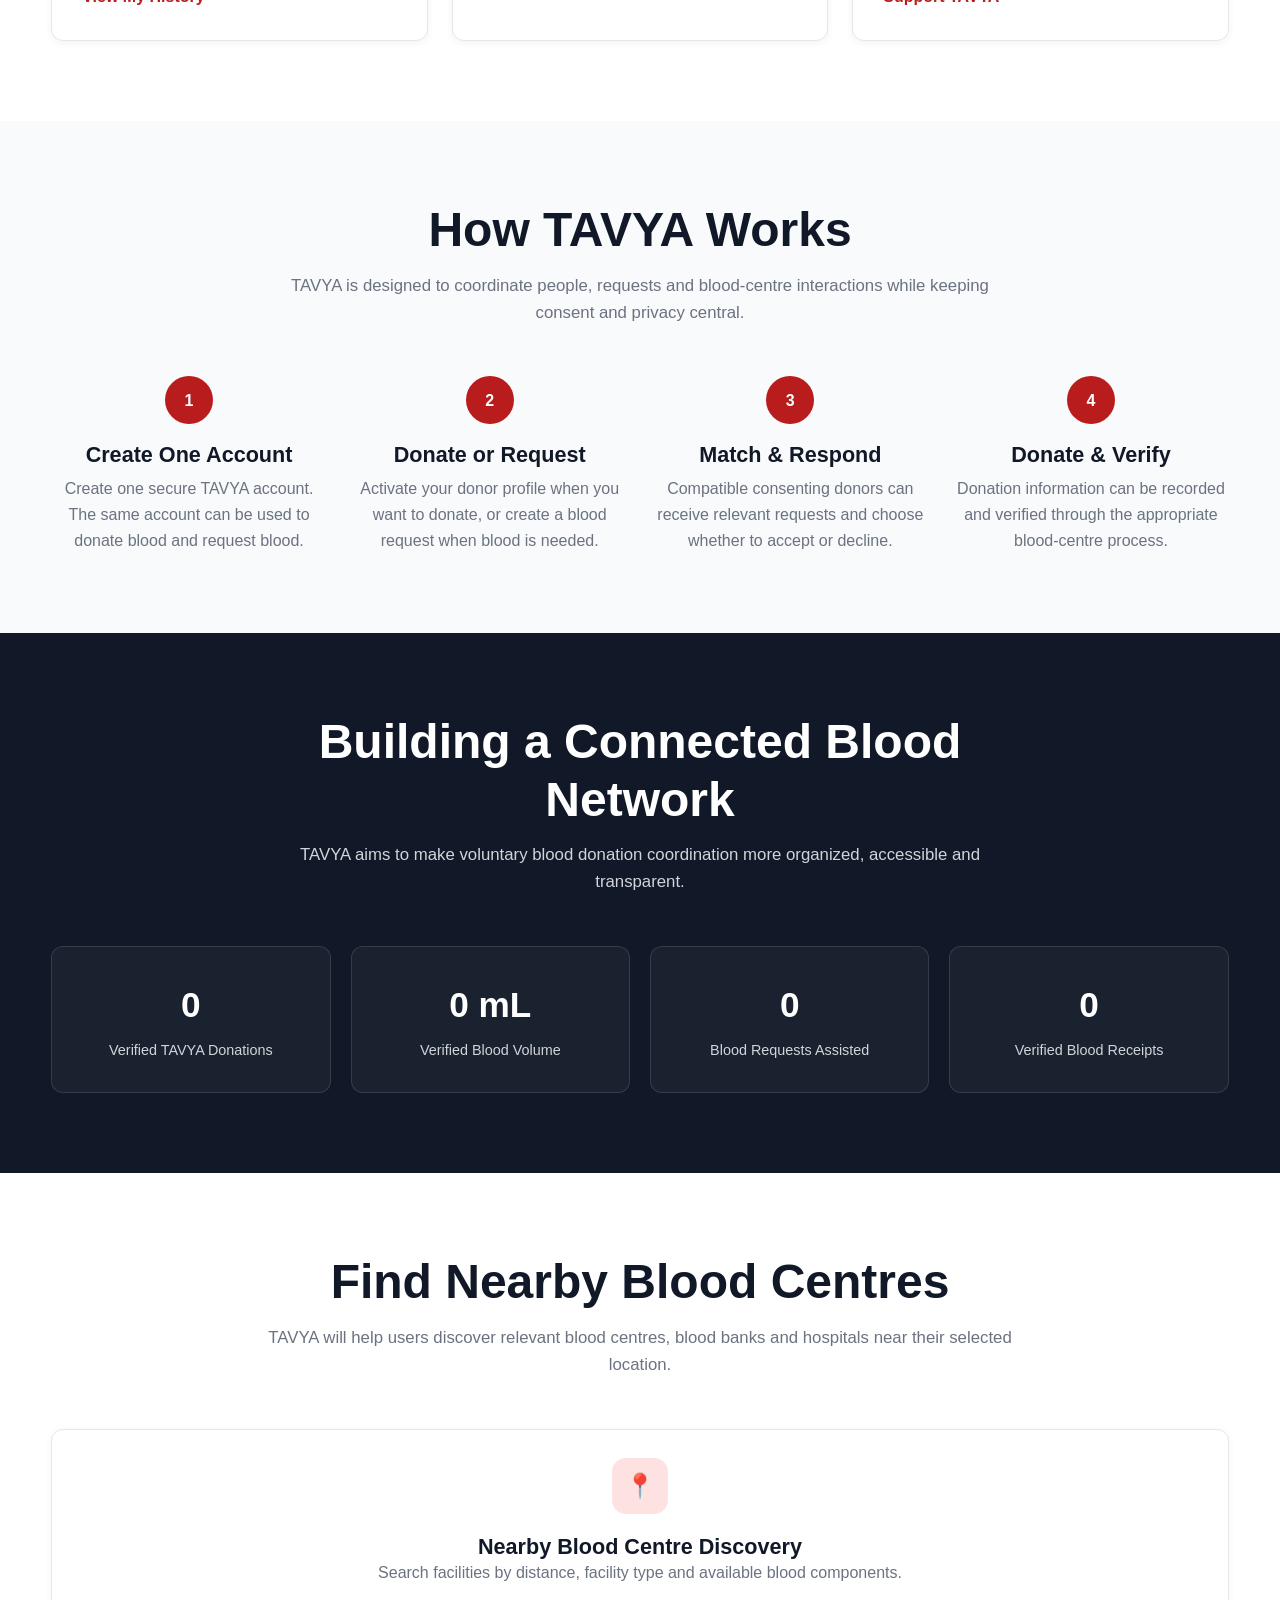
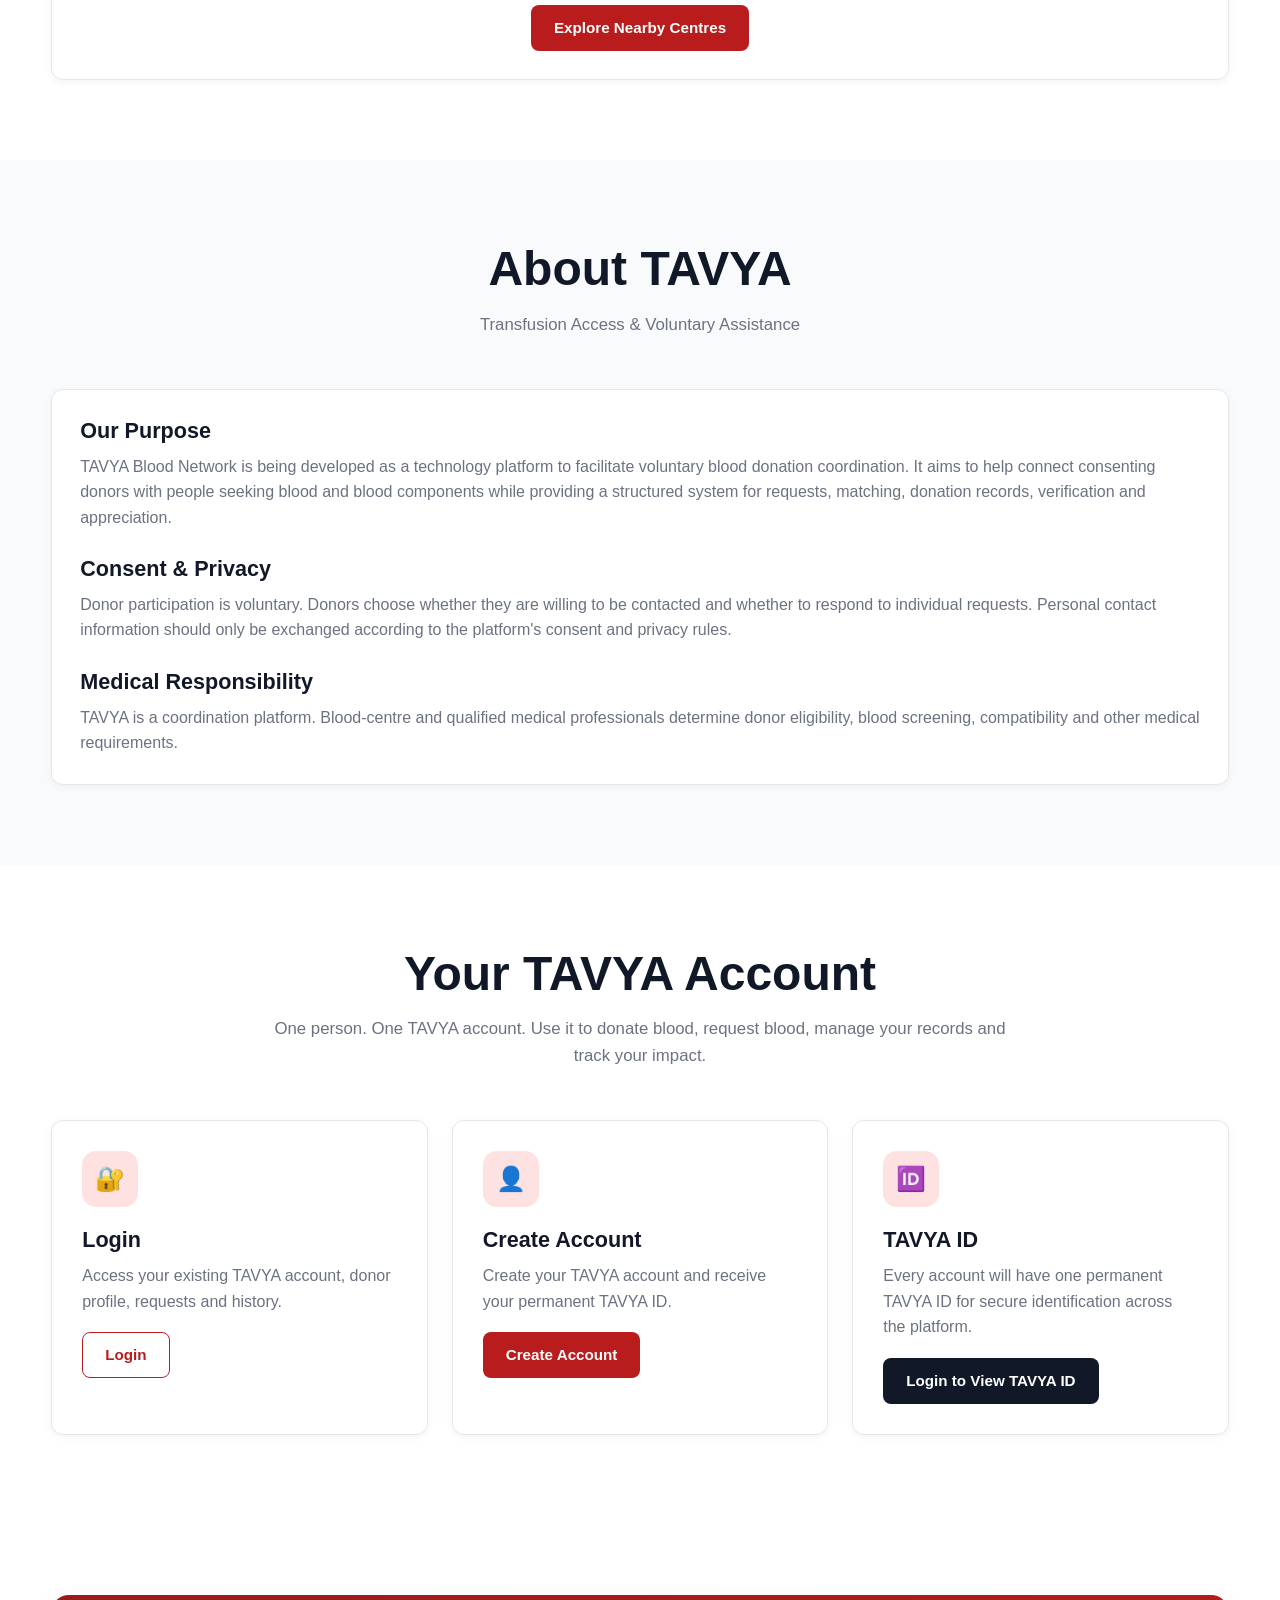
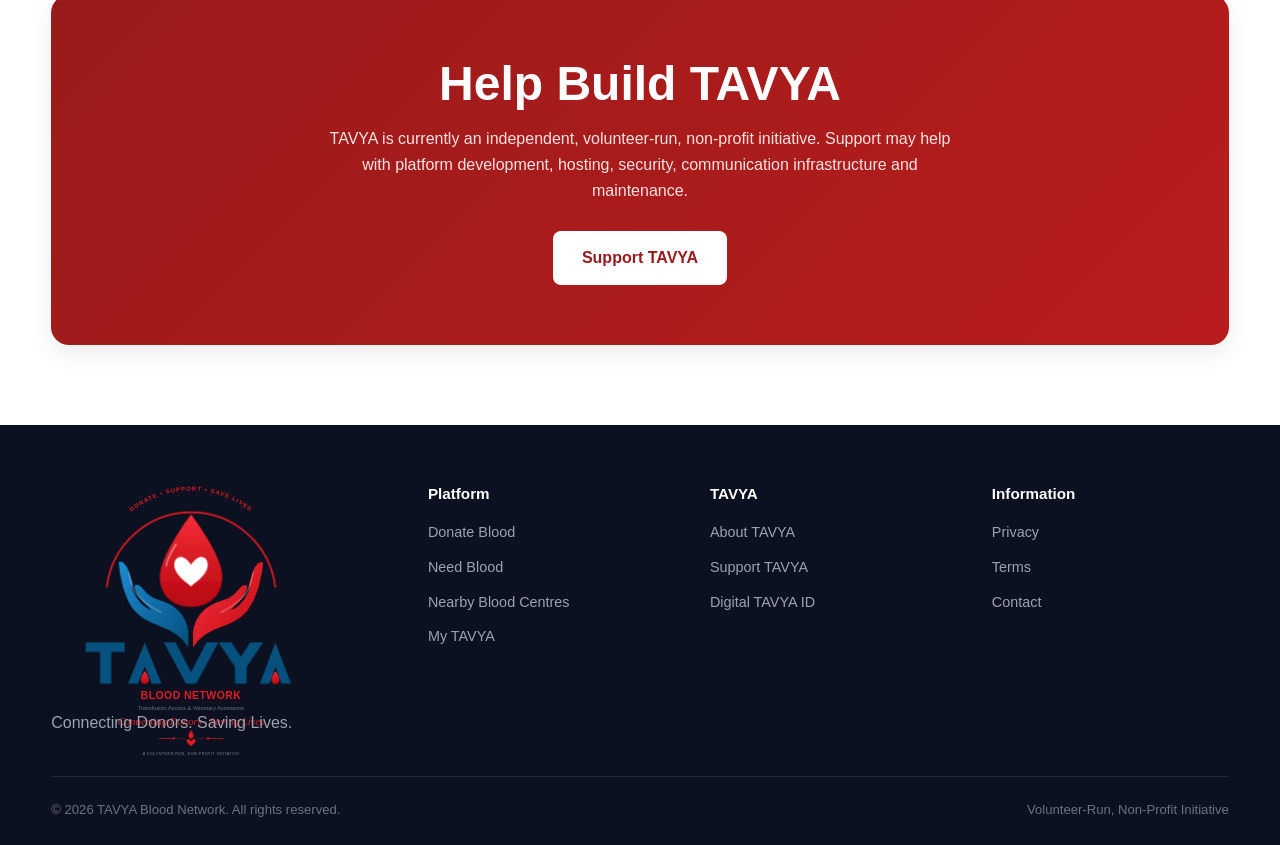
==== commit 776b6cb5: "Update index.html" ====
--- a/index.html
+++ b/index.html
@@ -2,6 +2,7 @@
 <html lang="en">
 
 <head>
+
     <meta charset="UTF-8">
 
     <meta name="viewport"
@@ -28,167 +29,120 @@
 
 
     <!-- =========================================================
-         TAVYA LOGO INTEGRATION
-         logo.html is kept at the ROOT of the repository.
-         It is loaded directly into the page — NOT inside iframe.
+         TAVYA LOGO COMPONENT
          ========================================================= -->
 
     <style>
 
-        /* ---------------------------------------------------------
-           Logo containers
-           --------------------------------------------------------- */
-
-        .tavya-logo-loader {
+        /*
+         * The logo is supplied by root-level logo.html.
+         *
+         * It is intentionally NOT loaded using:
+         *   <img>
+         *   <iframe>
+         *
+         * Instead, its HTML/SVG is inserted directly into
+         * the page so that it visually becomes part of the site.
+         */
+
+        .tavya-logo-container {
+
             display: flex;
+
             align-items: center;
+
             justify-content: center;
-            overflow: hidden;
+
+            flex-shrink: 0;
+
+            width: 180px;
+
+            height: 76px;
+
+            overflow: visible;
+
+            background: transparent;
+
+            border: none;
+
+            padding: 0;
+
+            margin: 0;
+
         }
 
-        .tavya-logo-loader.logo-header {
-            width: 150px;
-            height: 76px;
-            flex-shrink: 0;
+
+        .tavya-logo-container > * {
+
+            width: 100%;
+
+            height: 100%;
+
+            display: block;
+
         }
 
-        .tavya-logo-loader.logo-footer {
-            width: 210px;
-            height: 150px;
+
+        /*
+         * Header logo
+         */
+
+        .header-logo-container {
+
+            width: 180px;
+
+            height: 72px;
+
+        }
+
+
+        /*
+         * Footer logo
+         */
+
+        .footer-logo-container {
+
+            width: 280px;
+
+            height: 210px;
+
             justify-content: flex-start;
+
+            align-items: flex-start;
+
         }
 
 
-        /* ---------------------------------------------------------
-           Loaded logo document
-           --------------------------------------------------------- */
-
-        .tavya-logo-loader .embedded-tavya-logo {
-            width: 100%;
-            height: 100%;
-            display: flex;
-            align-items: center;
-            justify-content: center;
-            overflow: hidden;
+        /*
+         * Do not allow the site's generic .logo CSS
+         * to interfere with the actual logo component.
+         */
+
+        .tavya-logo-container .logo,
+        .tavya-logo-container .logo-mark,
+        .tavya-logo-container .logo-text {
+
+            all: unset;
+
         }
 
-        .tavya-logo-loader .embedded-tavya-logo img {
-            display: block;
-            width: 100%;
-            height: 100%;
-            object-fit: contain;
-            user-select: none;
-            -webkit-user-drag: none;
-        }
-
-
-        /* ---------------------------------------------------------
-           Header logo
-           --------------------------------------------------------- */
-
-        .header-logo-link {
-            display: flex;
-            align-items: center;
-            text-decoration: none;
-            flex-shrink: 0;
-        }
-
-        .header-logo-link .tavya-logo-loader {
-            pointer-events: none;
-        }
-
-
-        /* ---------------------------------------------------------
-           Footer logo
-           --------------------------------------------------------- */
-
-        .footer-logo-link {
-            display: block;
-            text-decoration: none;
-        }
-
-        .footer-logo-link .tavya-logo-loader {
-            pointer-events: none;
-        }
-
-
-        /* ---------------------------------------------------------
-           While logo.html is being inserted:
-           NO white placeholder box.
-           --------------------------------------------------------- */
-
-        .tavya-logo-loader.loading {
-            background: transparent;
-        }
-
-        .tavya-logo-loader.loading::before {
-            content: "";
-            display: none;
-        }
-
-
-        /* ---------------------------------------------------------
-           Header responsive sizing
-           --------------------------------------------------------- */
-
-        @media (max-width: 1000px) {
-
-            .tavya-logo-loader.logo-header {
-                width: 130px;
-                height: 68px;
+
+        @media (max-width: 700px) {
+
+            .header-logo-container {
+
+                width: 150px;
+
+                height: 64px;
+
             }
 
-        }
-
-
-        @media (max-width: 700px) {
-
-            .tavya-logo-loader.logo-header {
-                width: 118px;
-                height: 62px;
-            }
-
-            .tavya-logo-loader.logo-footer {
-                width: 190px;
-                height: 140px;
-            }
-
-        }
-
-
-        /* ---------------------------------------------------------
-           Footer on dark background
-           --------------------------------------------------------- */
-
-        .footer-logo-wrapper {
-            width: 210px;
-            overflow: hidden;
-            position: relative;
-        }
-
-        /*
-         * logo.html contains a white-background image.
-         * The footer itself is dark, so we keep the logo inside
-         * a clean white logo panel rather than showing a random
-         * large white square.
-         */
-
-        .footer-logo-wrapper .tavya-logo-loader {
-            background: #ffffff;
-            border-radius: 8px;
-        }
-
-
-        /* ---------------------------------------------------------
-           Accessibility
-           --------------------------------------------------------- */
-
-        @media (prefers-reduced-motion: reduce) {
-
-            .tavya-logo-loader *,
-            .tavya-logo-loader {
-                animation: none !important;
-                transition: none !important;
+            .footer-logo-container {
+
+                width: 240px;
+
+                height: 180px;
+
             }
 
         }
@@ -213,25 +167,30 @@
 
 
             <!-- =================================================
-                 TAVYA LOGO
-                 Loaded from ROOT/logo.html
+                 TAVYA ANIMATED LOGO
                  ================================================= -->
 
             <a href="index.html"
-               class="header-logo-link"
-               aria-label="TAVYA Blood Network Home">
-
-                <div
-                    id="header-logo"
-                    class="tavya-logo-loader logo-header loading"
-                    aria-hidden="true">
+               aria-label="TAVYA Blood Network Home"
+               style="
+                    display:flex;
+                    align-items:center;
+                    text-decoration:none;
+                    background:transparent;
+                    border:0;
+                    padding:0;
+                    margin:0;
+               ">
+
+                <div id="header-tavya-logo"
+                     class="tavya-logo-container header-logo-container">
                 </div>
 
             </a>
 
 
             <!-- =================================================
-                 MAIN NAVIGATION
+                 NAVIGATION
                  ================================================= -->
 
             <ul class="nav-links"
@@ -270,12 +229,12 @@
 
             <div class="nav-actions">
 
-                <a href="#account"
+                <a href="auth/login.html"
                    class="btn btn-outline">
                     Login
                 </a>
 
-                <a href="#account"
+                <a href="auth/signup.html"
                    class="btn btn-primary">
                     Create Account
                 </a>
@@ -300,7 +259,6 @@
 </header>
 
 
-
 <!-- =========================================================
      MAIN CONTENT
      ========================================================= -->
@@ -309,7 +267,7 @@
 
 
 <!-- =========================================================
-     HERO SECTION
+     HERO
      ========================================================= -->
 
 <section id="home"
@@ -320,14 +278,12 @@
         <div class="hero-grid">
 
 
-            <!-- =================================================
-                 HERO TEXT
-                 ================================================= -->
-
             <div class="hero-content">
 
                 <div class="hero-badge">
+
                     🩸 Volunteer-Run Blood Network
+
                 </div>
 
 
@@ -376,19 +332,18 @@
             </div>
 
 
-
-            <!-- =================================================
-                 HERO CARD
-                 ================================================= -->
-
             <div class="hero-card">
 
                 <div class="hero-card-icon">
+
                     🩸
+
                 </div>
 
                 <h3>
+
                     One Account. Two Ways to Help.
+
                 </h3>
 
                 <p>
@@ -399,7 +354,7 @@
 
                 </p>
 
-                <a href="#account"
+                <a href="auth/signup.html"
                    class="btn btn-primary">
 
                     Create Your TAVYA Account
@@ -413,7 +368,6 @@
     </div>
 
 </section>
-
 
 
 <!-- =========================================================
@@ -425,7 +379,6 @@
 
     <div class="container">
 
-
         <div class="section-title">
 
             <h2>
@@ -443,11 +396,8 @@
         </div>
 
 
-
         <div class="services-grid">
 
-
-            <!-- Donate Blood -->
 
             <article class="service-card"
                      id="donate">
@@ -469,7 +419,7 @@
 
                 </p>
 
-                <a href="#account"
+                <a href="auth/signup.html"
                    class="service-link">
 
                     Become a Donor →
@@ -478,9 +428,6 @@
 
             </article>
 
-
-
-            <!-- Need Blood -->
 
             <article class="service-card"
                      id="request">
@@ -501,7 +448,7 @@
 
                 </p>
 
-                <a href="#account"
+                <a href="auth/signup.html"
                    class="service-link">
 
                     Request Blood →
@@ -510,9 +457,6 @@
 
             </article>
 
-
-
-            <!-- Nearby Blood Centres -->
 
             <article class="service-card">
 
@@ -542,9 +486,6 @@
             </article>
 
 
-
-            <!-- History -->
-
             <article class="service-card">
 
                 <div class="service-icon">
@@ -563,7 +504,7 @@
 
                 </p>
 
-                <a href="#account"
+                <a href="auth/login.html"
                    class="service-link">
 
                     View My History →
@@ -572,9 +513,6 @@
 
             </article>
 
-
-
-            <!-- Certificates -->
 
             <article class="service-card">
 
@@ -594,7 +532,7 @@
 
                 </p>
 
-                <a href="#account"
+                <a href="auth/login.html"
                    class="service-link">
 
                     My Certificates →
@@ -603,9 +541,6 @@
 
             </article>
 
-
-
-            <!-- Support -->
 
             <article class="service-card">
 
@@ -641,7 +576,6 @@
 </section>
 
 
-
 <!-- =========================================================
      HOW IT WORKS
      ========================================================= -->
@@ -668,7 +602,6 @@
         </div>
 
 
-
         <div class="steps-grid">
 
 
@@ -693,7 +626,6 @@
             </div>
 
 
-
             <div class="step">
 
                 <div class="step-number">
@@ -715,7 +647,6 @@
             </div>
 
 
-
             <div class="step">
 
                 <div class="step-number">
@@ -737,7 +668,6 @@
             </div>
 
 
-
             <div class="step">
 
                 <div class="step-number">
@@ -765,7 +695,6 @@
 </section>
 
 
-
 <!-- =========================================================
      IMPACT
      ========================================================= -->
@@ -791,7 +720,6 @@
         </div>
 
 
-
         <div class="stats-grid">
 
             <div class="stat-card">
@@ -807,7 +735,6 @@
             </div>
 
 
-
             <div class="stat-card">
 
                 <div class="stat-number">
@@ -821,7 +748,6 @@
             </div>
 
 
-
             <div class="stat-card">
 
                 <div class="stat-number">
@@ -835,7 +761,6 @@
             </div>
 
 
-
             <div class="stat-card">
 
                 <div class="stat-number">
@@ -855,9 +780,8 @@
 </section>
 
 
-
 <!-- =========================================================
-     NEARBY BLOOD CENTRES
+     NEARBY
      ========================================================= -->
 
 <section id="nearby"
@@ -885,7 +809,7 @@
         <div class="card text-center">
 
             <div class="service-icon"
-                 style="margin: 0 auto 20px;">
+                 style="margin:0 auto 20px;">
 
                 📍
 
@@ -903,7 +827,7 @@
 
             </p>
 
-            <a href="#account"
+            <a href="auth/login.html"
                class="btn btn-primary">
 
                 Explore Nearby Centres
@@ -915,7 +839,6 @@
     </div>
 
 </section>
-
 
 
 <!-- =========================================================
@@ -938,7 +861,6 @@
             </p>
 
         </div>
-
 
 
         <div class="card">
@@ -1008,7 +930,6 @@
 </section>
 
 
-
 <!-- =========================================================
      ACCOUNT
      ========================================================= -->
@@ -1035,11 +956,8 @@
         </div>
 
 
-
         <div class="services-grid">
 
-
-            <!-- LOGIN -->
 
             <div class="service-card">
 
@@ -1058,19 +976,15 @@
 
                 </p>
 
-                <button class="btn btn-outline"
-                        type="button"
-                        onclick="showComingSoon('Login')">
+                <a href="auth/login.html"
+                   class="btn btn-outline">
 
                     Login
 
-                </button>
-
-            </div>
-
-
-
-            <!-- CREATE ACCOUNT -->
+                </a>
+
+            </div>
+
 
             <div class="service-card">
 
@@ -1089,19 +1003,15 @@
 
                 </p>
 
-                <button class="btn btn-primary"
-                        type="button"
-                        onclick="showComingSoon('Account Registration')">
+                <a href="auth/signup.html"
+                   class="btn btn-primary">
 
                     Create Account
 
-                </button>
-
-            </div>
-
-
-
-            <!-- TAVYA ID -->
+                </a>
+
+            </div>
+
 
             <div class="service-card">
 
@@ -1121,13 +1031,12 @@
 
                 </p>
 
-                <button class="btn btn-dark"
-                        type="button"
-                        onclick="showComingSoon('TAVYA ID')">
-
-                    Learn More
-
-                </button>
+                <a href="auth/login.html"
+                   class="btn btn-dark">
+
+                    Login to View TAVYA ID
+
+                </a>
 
             </div>
 
@@ -1136,7 +1045,6 @@
     </div>
 
 </section>
-
 
 
 <!-- =========================================================
@@ -1182,7 +1090,6 @@
 </main>
 
 
-
 <!-- =========================================================
      FOOTER
      ========================================================= -->
@@ -1200,30 +1107,25 @@
 
             <div class="footer-brand">
 
-                <div class="footer-logo-wrapper">
-
-                    <a href="index.html"
-                       class="footer-logo-link"
-                       aria-label="TAVYA Blood Network Home">
-
-                        <div
-                            id="footer-logo"
-                            class="tavya-logo-loader logo-footer loading"
-                            aria-hidden="true">
-                        </div>
-
-                    </a>
-
+
+                <!-- IMPORTANT:
+                     This is NOT an <img>.
+                     logo.html is inserted here as HTML/SVG.
+                -->
+
+                <div id="footer-tavya-logo"
+                     class="tavya-logo-container footer-logo-container">
                 </div>
 
 
                 <p>
+
                     Connecting Donors.
                     Saving Lives.
+
                 </p>
 
             </div>
-
 
 
             <!-- =================================================
@@ -1267,7 +1169,6 @@
             </div>
 
 
-
             <!-- =================================================
                  TAVYA
                  ================================================= -->
@@ -1303,7 +1204,6 @@
             </div>
 
 
-
             <!-- =================================================
                  INFORMATION
                  ================================================= -->
@@ -1341,16 +1241,19 @@
         </div>
 
 
-
         <div class="footer-bottom">
 
             <span>
+
                 © 2026 TAVYA Blood Network.
                 All rights reserved.
+
             </span>
 
             <span>
+
                 Volunteer-Run, Non-Profit Initiative
+
             </span>
 
         </div>
@@ -1360,248 +1263,312 @@
 </footer>
 
 
-
 <!-- =========================================================
-     JAVASCRIPT
+     LOGO LOADER
      ========================================================= -->
 
 <script>
 
-
-/* =========================================================
-   LOAD logo.html DIRECTLY INTO THE PAGE
-   =========================================================
-
-   IMPORTANT:
-
-   logo.html is at:
-
-       /
-       ├── index.html
-       ├── logo.html
-       ├── auth/
-       └── assets/
-
-   Therefore:
-
-       fetch("logo.html")
-
-   is correct.
-
-   We DO NOT use:
-
-       <iframe src="logo.html">
-
-   because that creates the separate document/frame effect.
-
-   Instead we extract the actual logo element from logo.html
-   and insert it directly into index.html.
-   ========================================================= */
-
-
-async function loadTavyaLogo(targetId) {
-
-    const target =
-        document.getElementById(targetId);
-
-    if (!target) {
-        return;
+(function () {
+
+    "use strict";
+
+
+    /*
+     * Load the root-level logo.html.
+     *
+     * The logo is placed inside a Shadow DOM so that
+     * assets/css/style.css cannot override the SVG/logo
+     * styles.
+     */
+
+
+    async function loadTavyaLogo(targetId) {
+
+        const host =
+            document.getElementById(targetId);
+
+
+        if (!host) {
+
+            return;
+
+        }
+
+
+        try {
+
+            const response =
+                await fetch("logo.html",
+                            {
+                                cache: "no-cache"
+                            });
+
+
+            if (!response.ok) {
+
+                throw new Error(
+                    "Unable to load logo.html"
+                );
+
+            }
+
+
+            const html =
+                await response.text();
+
+
+            /*
+             * Create isolated Shadow DOM.
+             */
+
+            const shadow =
+                host.attachShadow({
+                    mode: "open"
+                });
+
+
+            /*
+             * Parse logo.html.
+             */
+
+            const parser =
+                new DOMParser();
+
+
+            const documentObject =
+                parser.parseFromString(
+                    html,
+                    "text/html"
+                );
+
+
+            /*
+             * Copy all <style> elements from
+             * logo.html.
+             */
+
+            documentObject
+                .querySelectorAll("style")
+                .forEach(function (style) {
+
+                    shadow.appendChild(
+                        style.cloneNode(true)
+                    );
+
+                });
+
+
+            /*
+             * Copy body content.
+             *
+             * This supports both:
+             *
+             * 1. logo.html containing only SVG/HTML
+             *
+             * 2. logo.html being a complete HTML document
+             */
+
+            const body =
+                documentObject.body;
+
+
+            if (body) {
+
+                Array.from(body.childNodes)
+                    .forEach(function (node) {
+
+                        shadow.appendChild(
+                            node.cloneNode(true)
+                        );
+
+                    });
+
+            }
+
+
+            /*
+             * Copy external stylesheet links if
+             * logo.html happens to contain them.
+             */
+
+            documentObject
+                .querySelectorAll(
+                    'link[rel="stylesheet"]'
+                )
+                .forEach(function (link) {
+
+                    const newLink =
+                        document.createElement(
+                            "link"
+                        );
+
+                    newLink.rel =
+                        "stylesheet";
+
+                    newLink.href =
+                        link.href;
+
+                    shadow.prepend(newLink);
+
+                });
+
+
+            /*
+             * Re-create scripts contained in
+             * logo.html.
+             *
+             * This allows JavaScript-based logo
+             * animation to start.
+             */
+
+            documentObject
+                .querySelectorAll("script")
+                .forEach(function (oldScript) {
+
+                    const newScript =
+                        document.createElement(
+                            "script"
+                        );
+
+
+                    if (oldScript.src) {
+
+                        newScript.src =
+                            oldScript.src;
+
+                    } else {
+
+                        newScript.textContent =
+                            oldScript.textContent;
+
+                    }
+
+
+                    shadow.appendChild(
+                        newScript
+                    );
+
+                });
+
+
+            /*
+             * Make SVG responsive.
+             */
+
+            const svg =
+                shadow.querySelector("svg");
+
+
+            if (svg) {
+
+                svg.removeAttribute("width");
+
+                svg.removeAttribute("height");
+
+                svg.style.width =
+                    "100%";
+
+                svg.style.height =
+                    "100%";
+
+                svg.style.display =
+                    "block";
+
+                svg.style.overflow =
+                    "visible";
+
+            }
+
+
+            /*
+             * Force SVG/logo animation replay
+             * when it is inserted.
+             */
+
+            if (svg) {
+
+                svg.classList.remove(
+                    "animate"
+                );
+
+
+                void svg.offsetWidth;
+
+
+                svg.classList.add(
+                    "animate"
+                );
+
+            }
+
+        }
+
+        catch (error) {
+
+            console.error(
+                "TAVYA logo loading error:",
+                error
+            );
+
+
+            /*
+             * Do NOT show a white square.
+             *
+             * If logo.html cannot be loaded,
+             * simply keep the area transparent.
+             */
+
+            host.innerHTML = "";
+
+        }
+
     }
 
 
-    try {
-
-        const response =
-            await fetch("logo.html", {
-                cache: "no-store"
-            });
-
-
-        if (!response.ok) {
-            throw new Error(
-                "Unable to load logo.html"
+    /*
+     * Load header and footer logo.
+     */
+
+    document.addEventListener(
+        "DOMContentLoaded",
+        function () {
+
+            loadTavyaLogo(
+                "header-tavya-logo"
             );
+
+
+            loadTavyaLogo(
+                "footer-tavya-logo"
+            );
+
         }
-
-
-        const html =
-            await response.text();
-
-
-        /*
-         * Parse logo.html as a separate HTML document.
-         */
-
-        const parser =
-            new DOMParser();
-
-        const logoDocument =
-            parser.parseFromString(
-                html,
-                "text/html"
-            );
-
-
-        /*
-         * Find the original logo image.
-         */
-
-        const logoImage =
-            logoDocument.querySelector(
-                "img"
-            );
-
-
-        if (!logoImage) {
-            throw new Error(
-                "Logo image not found in logo.html"
-            );
-        }
-
-
-        /*
-         * Clone the image.
-         */
-
-        const clonedLogo =
-            logoImage.cloneNode(true);
-
-
-        /*
-         * Remove attributes that could cause
-         * unwanted behaviour.
-         */
-
-        clonedLogo.removeAttribute(
-            "onclick"
-        );
-
-
-        clonedLogo.removeAttribute(
-            "loading"
-        );
-
-
-        /*
-         * Add our own class.
-         */
-
-        clonedLogo.classList.add(
-            "embedded-tavya-logo-image"
-        );
-
-
-        /*
-         * Create wrapper.
-         */
-
-        const wrapper =
-            document.createElement("div");
-
-        wrapper.className =
-            "embedded-tavya-logo";
-
-
-        wrapper.appendChild(
-            clonedLogo
-        );
-
-
-        /*
-         * Insert directly into the page.
-         */
-
-        target.innerHTML = "";
-
-        target.appendChild(
-            wrapper
-        );
-
-
-        /*
-         * Remove loading state.
-         */
-
-        target.classList.remove(
-            "loading"
-        );
-
-    }
-
-
-    catch (error) {
-
-        console.error(
-            "TAVYA logo error:",
-            error
-        );
-
-
-        /*
-         * If logo.html fails, do NOT create
-         * a large white square.
-
-         * Instead use a small text fallback.
-         */
-
-        target.innerHTML = `
-            <div
-                style="
-                    font-weight:800;
-                    color:#b91c1c;
-                    font-size:20px;
-                    line-height:1;
-                "
-            >
-                TAVYA
-            </div>
-        `;
-
-
-        target.classList.remove(
-            "loading"
-        );
-
-    }
-
-}
-
-
-
-/* =========================================================
-   LOAD BOTH LOGOS
-   ========================================================= */
+    );
+
+
+})();
+
+</script>
+
+
+<!-- =========================================================
+     MOBILE NAVIGATION
+     ========================================================= -->
+
+<script>
 
 document.addEventListener(
     "DOMContentLoaded",
     function () {
 
-        loadTavyaLogo(
-            "header-logo"
-        );
-
-        loadTavyaLogo(
-            "footer-logo"
-        );
-
-    }
-);
-
-
-
-/* =========================================================
-   MOBILE NAVIGATION
-   ========================================================= */
-
-document.addEventListener(
-    "DOMContentLoaded",
-    function () {
 
         const menuToggle =
             document.querySelector(
                 ".menu-toggle"
             );
 
+
         const navLinks =
             document.querySelector(
                 ".nav-links"
@@ -1613,9 +1580,11 @@
             navLinks
         ) {
 
+
             menuToggle.addEventListener(
                 "click",
                 function () {
+
 
                     const isOpen =
                         navLinks.classList.toggle(
@@ -1628,45 +1597,67 @@
                         isOpen
                     );
 
+
+                    menuToggle.setAttribute(
+                        "aria-label",
+                        isOpen
+                            ? "Close navigation menu"
+                            : "Open navigation menu"
+                    );
+
                 }
             );
 
 
+            /*
+             * Close mobile menu when
+             * a navigation link is selected.
+             */
+
             navLinks
                 .querySelectorAll("a")
-                .forEach(
-                    function (link) {
-
-                        link.addEventListener(
-                            "click",
-                            function () {
-
-                                navLinks.classList.remove(
-                                    "mobile-open"
-                                );
-
-
-                                menuToggle.setAttribute(
-                                    "aria-expanded",
-                                    "false"
-                                );
-
-                            }
-                        );
-
-                    }
-                );
+                .forEach(function (link) {
+
+
+                    link.addEventListener(
+                        "click",
+                        function () {
+
+
+                            navLinks.classList.remove(
+                                "mobile-open"
+                            );
+
+
+                            menuToggle.setAttribute(
+                                "aria-expanded",
+                                "false"
+                            );
+
+
+                            menuToggle.setAttribute(
+                                "aria-label",
+                                "Open navigation menu"
+                            );
+
+                        }
+                    );
+
+                });
 
         }
 
     }
 );
 
-
-
-/* =========================================================
-   TEMPORARY COMING SOON
-   ========================================================= */
+</script>
+
+
+<!-- =========================================================
+     TEMPORARY SUPPORT MESSAGE
+     ========================================================= -->
+
+<script>
 
 function showComingSoon(feature) {
 
@@ -1677,7 +1668,6 @@
 
 }
 
-
 </script>
 
 
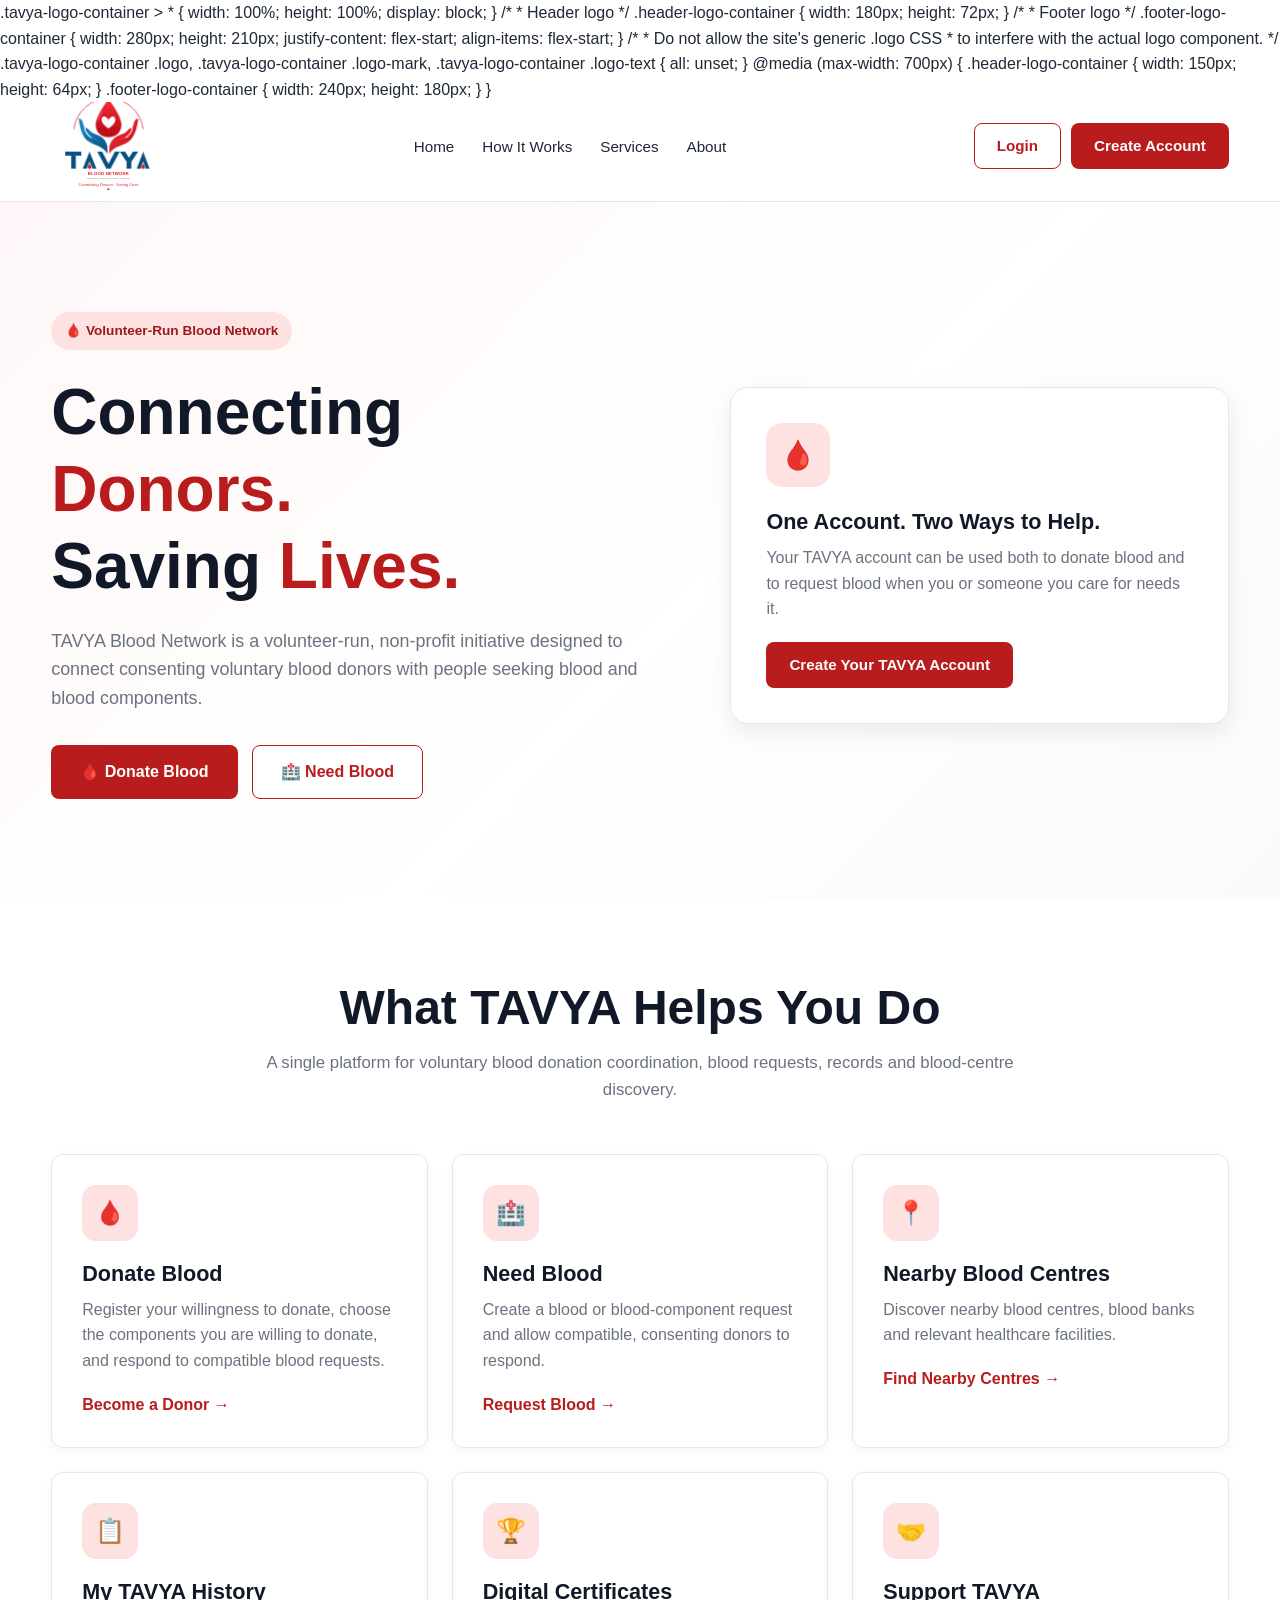
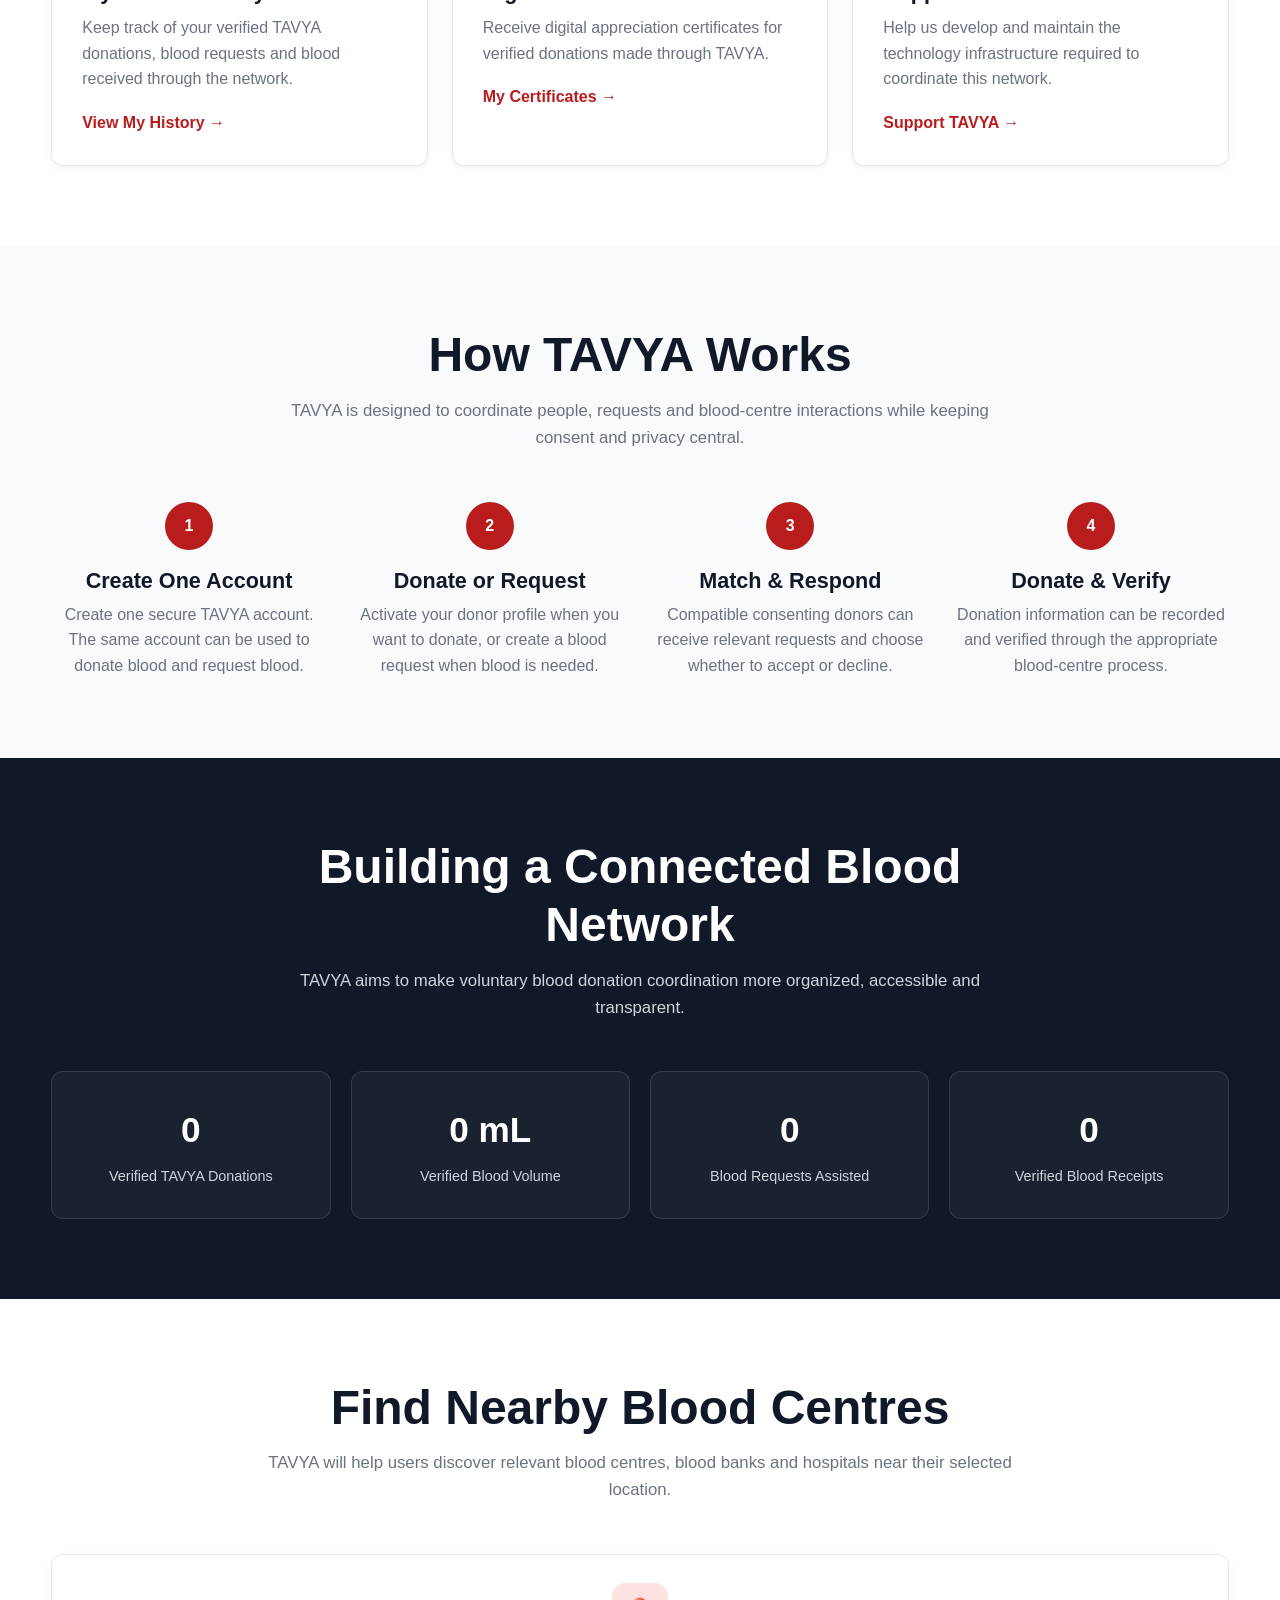
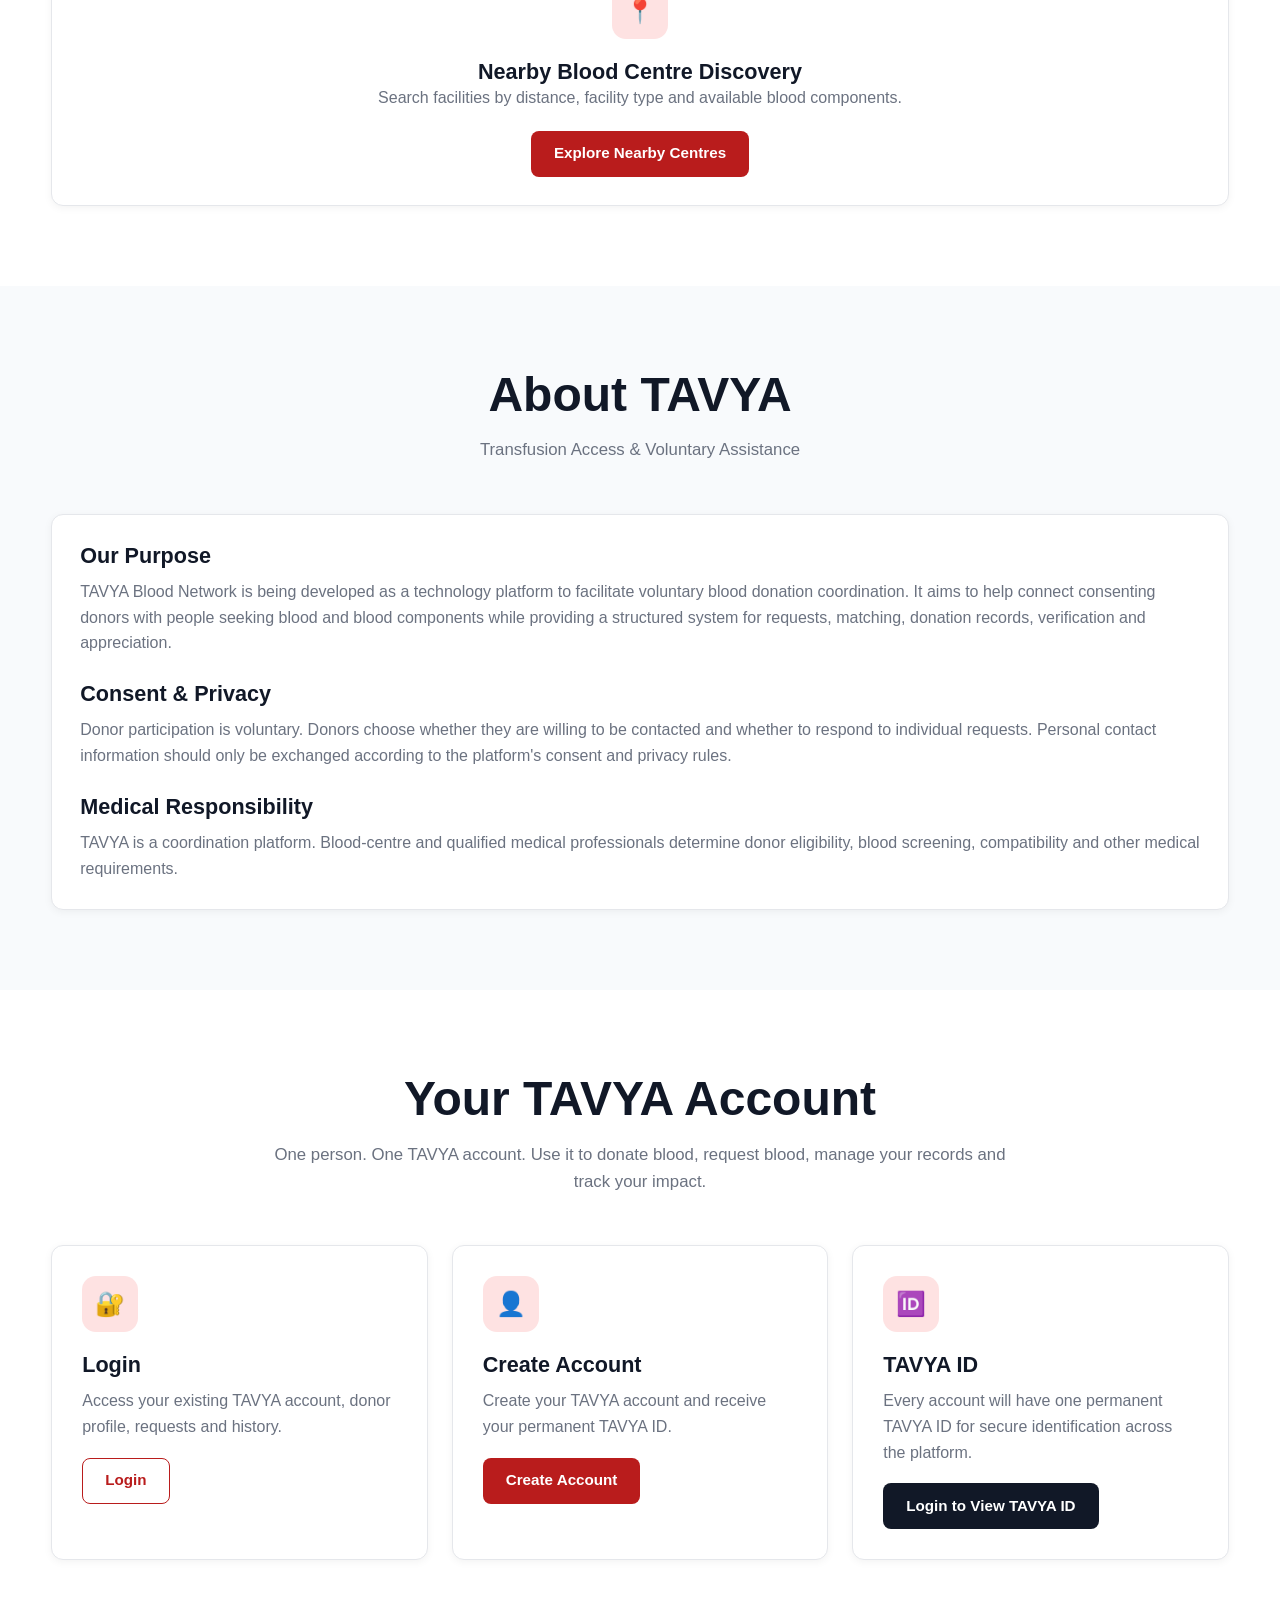
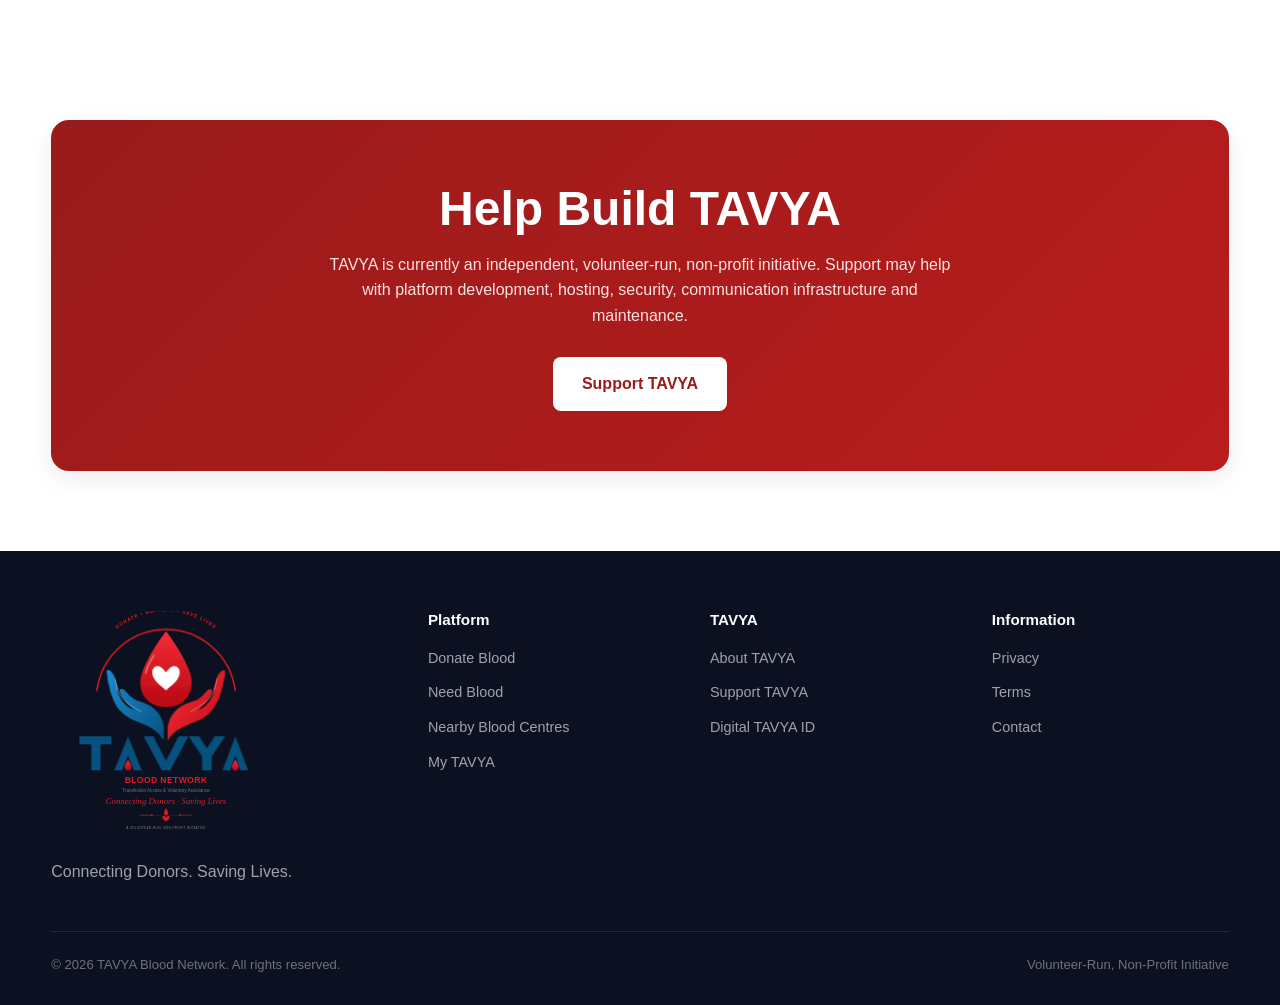
==== commit 1a28dcca: "Update index.html" ====
--- a/index.html
+++ b/index.html
@@ -45,31 +45,281 @@
          * the page so that it visually becomes part of the site.
          */
 
+        <style>
+        
+        /* =========================================================
+           TAVYA LOGO CONTAINER
+           ========================================================= */
+        
         .tavya-logo-container {
-
             display: flex;
-
             align-items: center;
-
             justify-content: center;
-
+        
             flex-shrink: 0;
-
-            width: 180px;
-
-            height: 76px;
-
-            overflow: visible;
-
+        
+            overflow: hidden;
+        
             background: transparent;
-
+        
             border: none;
-
+        
             padding: 0;
-
             margin: 0;
-
-        }
+        }
+        
+        
+        /* =========================================================
+           HEADER
+           ========================================================= */
+        
+        .site-header {
+            min-height: 100px;
+        }
+        
+        
+        /* Header logo is deliberately smaller */
+        
+        .header-logo-container {
+        
+            width: 115px;
+            height: 88px;
+        
+            display: flex;
+        
+            align-items: center;
+            justify-content: center;
+        
+            overflow: hidden;
+        
+        }
+        
+        
+        /* Keep the actual SVG smaller inside the header */
+        
+        .header-logo-container > * {
+        
+            width: 92px !important;
+            height: 92px !important;
+        
+            max-width: 92px;
+            max-height: 92px;
+        
+            display: block;
+        
+            object-fit: contain;
+        
+        }
+        
+        
+        /* =========================================================
+           FOOTER
+           ========================================================= */
+        
+        .site-footer {
+        
+            padding-top: 60px;
+            padding-bottom: 30px;
+        
+            min-height: 360px;
+        
+        }
+        
+        
+        /* Footer logo area */
+        
+        .footer-logo-container {
+        
+            width: 230px;
+            height: 230px;
+        
+            display: flex;
+        
+            align-items: center;
+            justify-content: center;
+        
+            overflow: hidden;
+        
+        }
+        
+        
+        /* Smaller logo inside larger footer area */
+        
+        .footer-logo-container > * {
+        
+            width: 190px !important;
+            height: 190px !important;
+        
+            max-width: 190px;
+            max-height: 190px;
+        
+            display: block;
+        
+            object-fit: contain;
+        
+        }
+        
+        
+        /* Footer brand spacing */
+        
+        .footer-brand {
+        
+            display: flex;
+        
+            flex-direction: column;
+        
+            align-items: flex-start;
+        
+            justify-content: flex-start;
+        
+            min-height: 280px;
+        
+        }
+        
+        
+        .footer-brand > p {
+        
+            margin-top: 18px;
+        
+        }
+        
+        
+        /* =========================================================
+           LOGO ISOLATION
+           ========================================================= */
+        
+        .tavya-logo-container .logo,
+        .tavya-logo-container .logo-mark,
+        .tavya-logo-container .logo-text {
+        
+            all: unset;
+        
+        }
+        
+        
+        /* =========================================================
+           MOBILE
+           ========================================================= */
+        
+        @media (max-width: 1000px) {
+        
+            .site-header {
+                min-height: 90px;
+            }
+        
+        
+            .header-logo-container {
+        
+                width: 100px;
+                height: 80px;
+        
+            }
+        
+        
+            .header-logo-container > * {
+        
+                width: 78px !important;
+                height: 78px !important;
+        
+                max-width: 78px;
+                max-height: 78px;
+        
+            }
+        
+        
+            .site-footer {
+        
+                min-height: 420px;
+        
+                padding-top: 50px;
+        
+            }
+        
+        
+            .footer-logo-container {
+        
+                width: 210px;
+                height: 210px;
+        
+            }
+        
+        
+            .footer-logo-container > * {
+        
+                width: 175px !important;
+                height: 175px !important;
+        
+                max-width: 175px;
+                max-height: 175px;
+        
+            }
+        
+        
+            .footer-brand {
+        
+                min-height: 250px;
+        
+            }
+        
+        }
+        
+        
+        @media (max-width: 600px) {
+        
+            .site-header {
+        
+                min-height: 82px;
+        
+            }
+        
+        
+            .header-logo-container {
+        
+                width: 85px;
+                height: 72px;
+        
+            }
+        
+        
+            .header-logo-container > * {
+        
+                width: 65px !important;
+                height: 65px !important;
+        
+                max-width: 65px;
+                max-height: 65px;
+        
+            }
+        
+        
+            .site-footer {
+        
+                min-height: 450px;
+        
+            }
+        
+        
+            .footer-logo-container {
+        
+                width: 190px;
+                height: 190px;
+        
+            }
+        
+        
+            .footer-logo-container > * {
+        
+                width: 155px !important;
+                height: 155px !important;
+        
+                max-width: 155px;
+                max-height: 155px;
+        
+            }
+        
+        }
+        
+        </style>
 
 
         .tavya-logo-container > * {
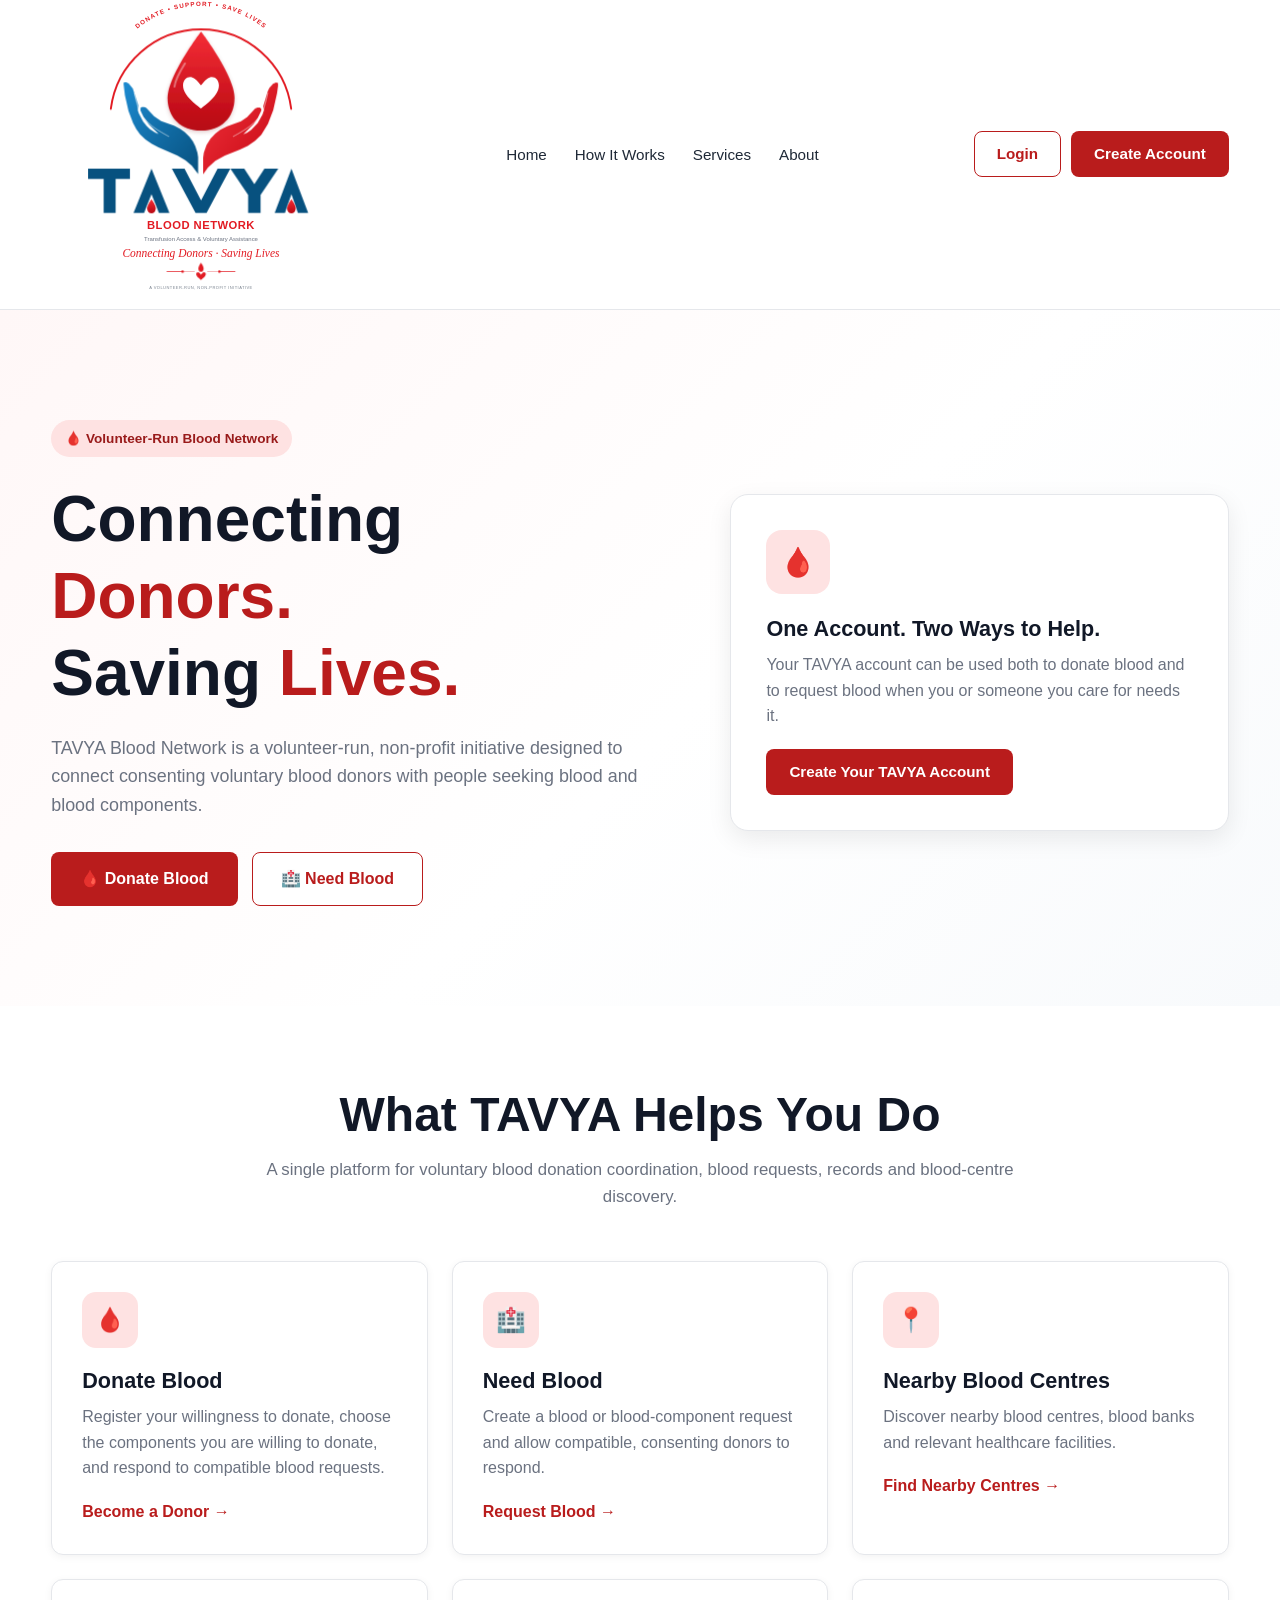
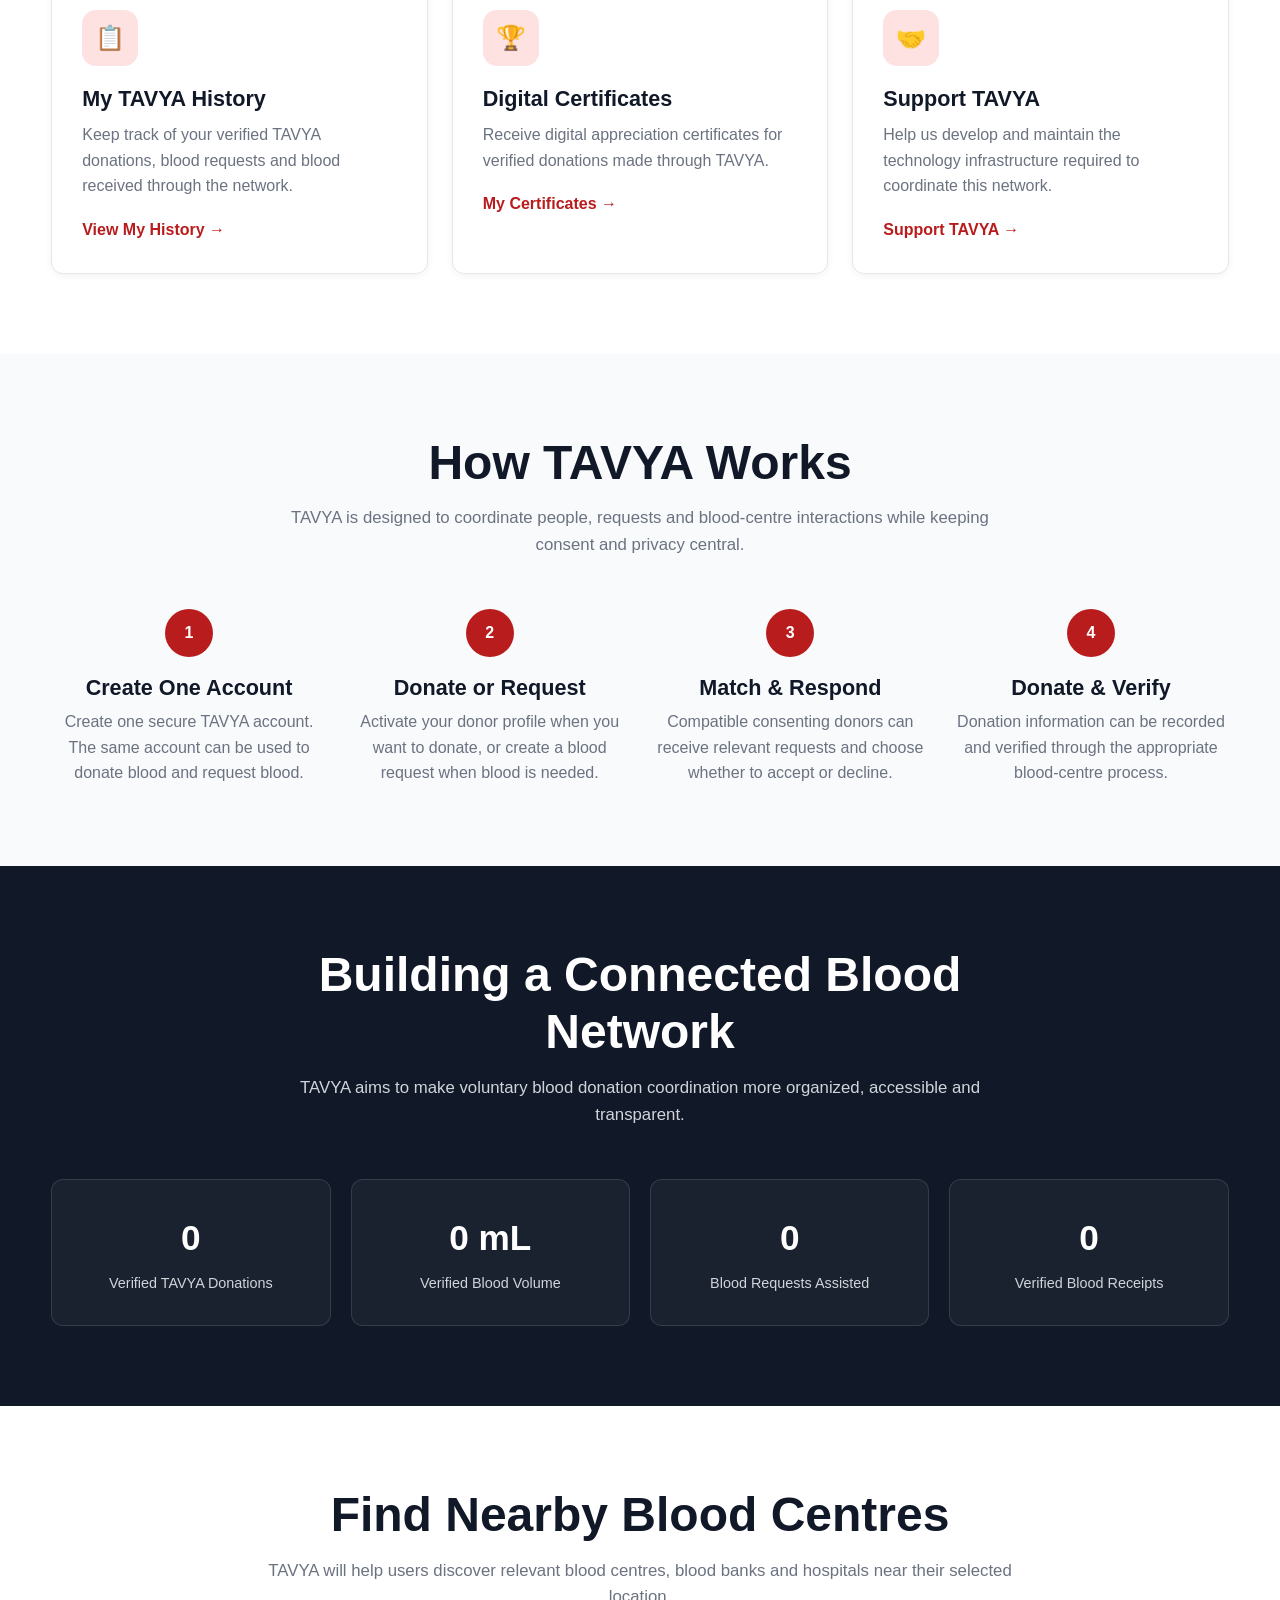
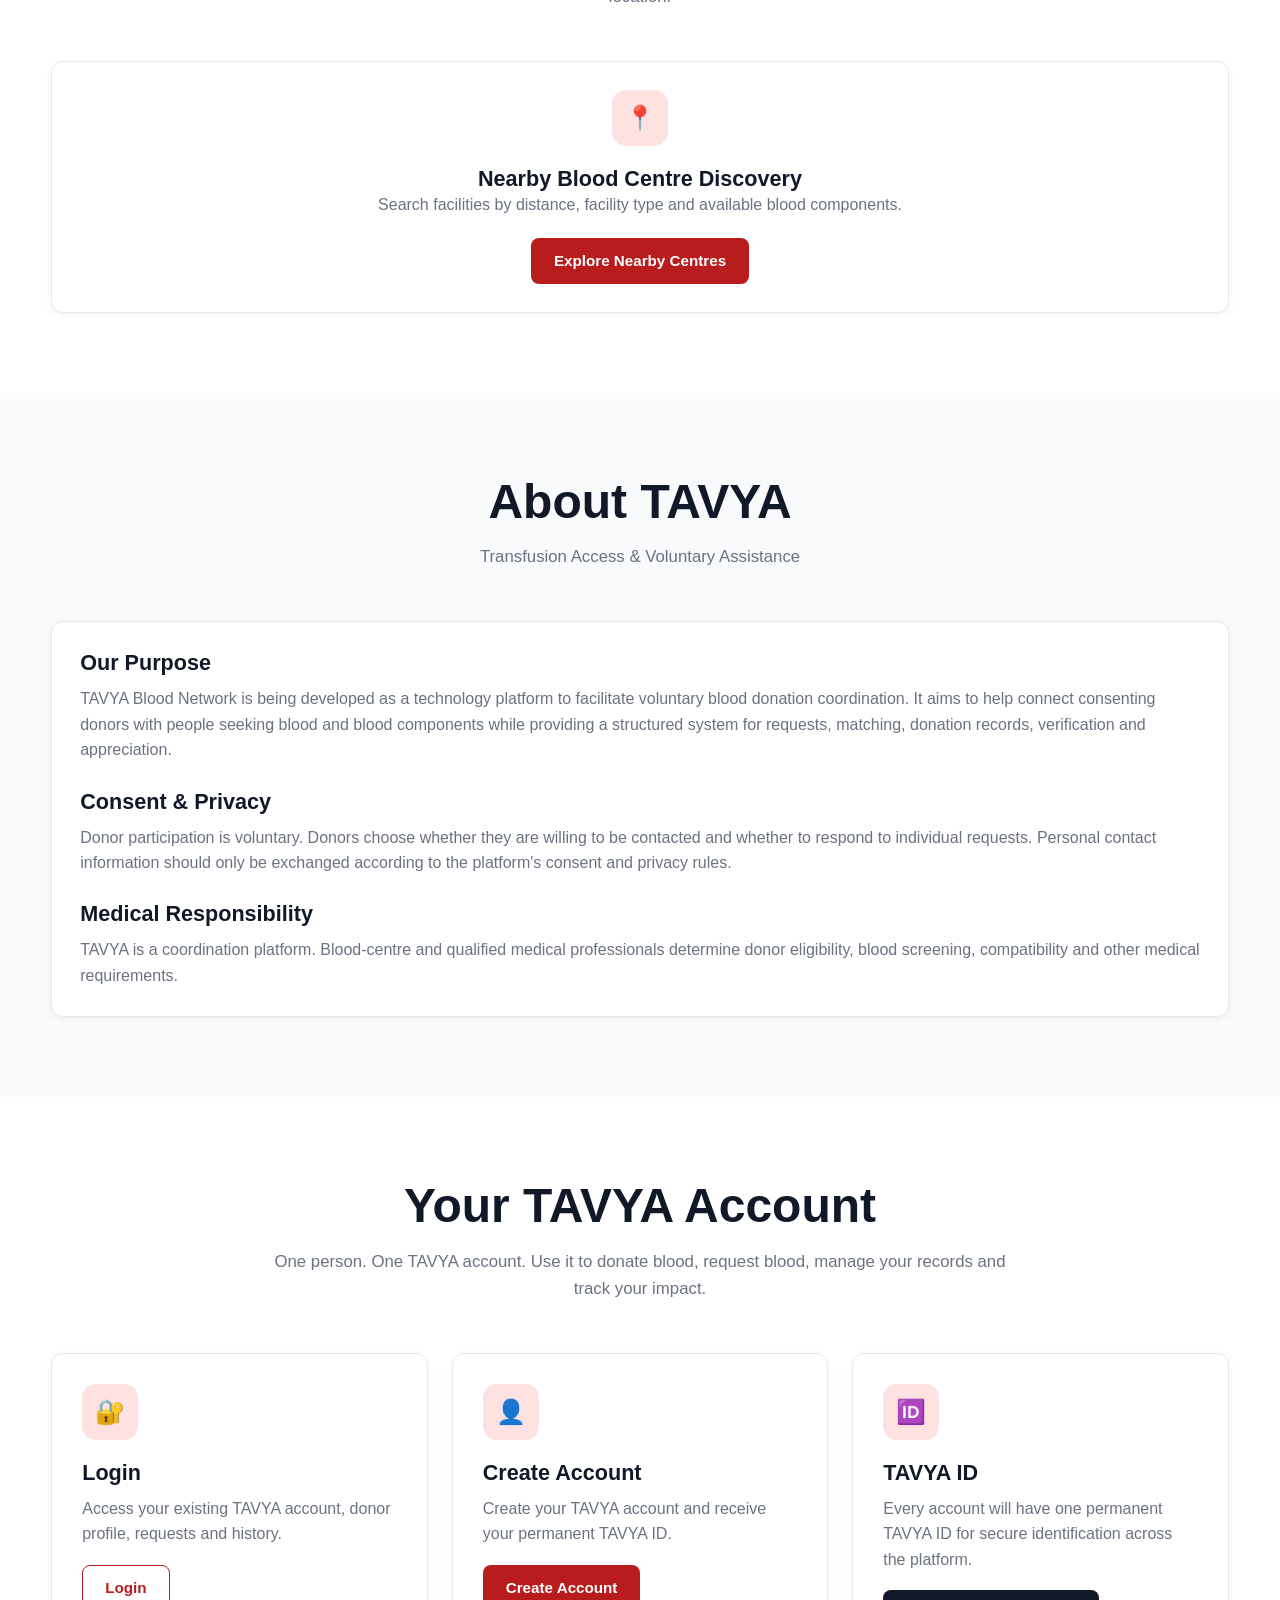
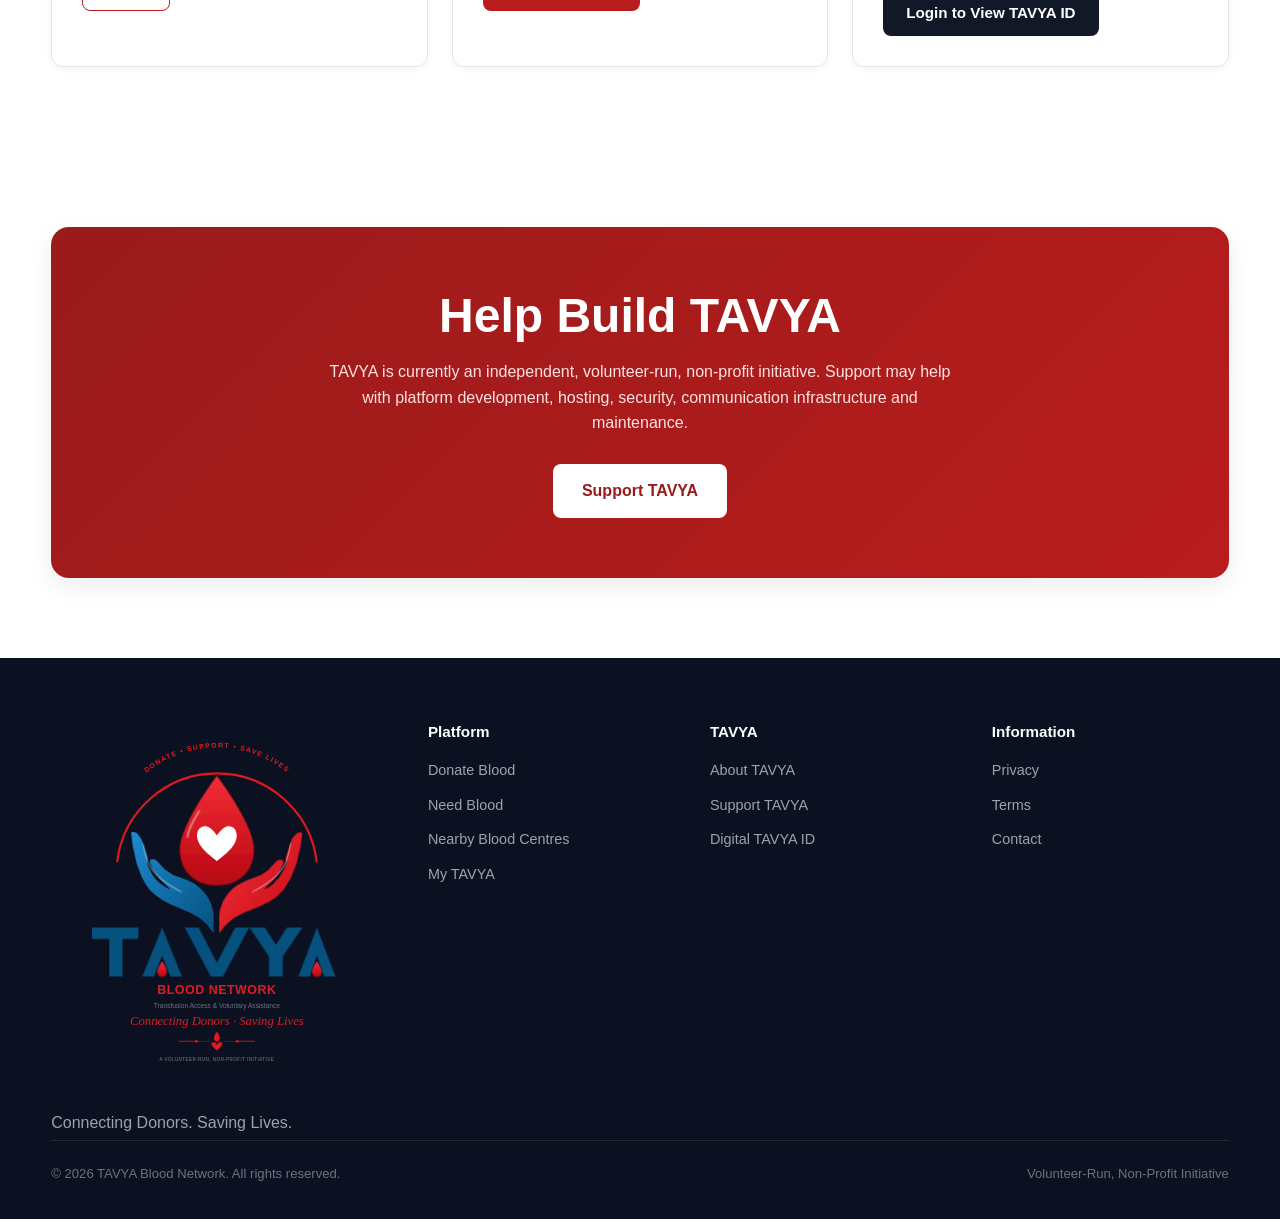
==== commit d3554144: "Update index.html" ====
--- a/index.html
+++ b/index.html
@@ -24,374 +24,377 @@
         TAVYA Blood Network | Connecting Donors. Saving Lives.
     </title>
 
+
+    <!-- =========================================================
+         MAIN WEBSITE CSS
+         ========================================================= -->
+
     <link rel="stylesheet"
           href="assets/css/style.css">
 
 
     <!-- =========================================================
-         TAVYA LOGO COMPONENT
+         TAVYA LOGO OVERRIDES
          ========================================================= -->
 
     <style>
 
+        /* =====================================================
+           LOGO HOST
+           ===================================================== */
+
+        .tavya-logo-container {
+
+            display: flex;
+
+            align-items: center;
+
+            justify-content: center;
+
+            flex-shrink: 0;
+
+            overflow: hidden;
+
+            background: transparent;
+
+            border: none;
+
+            padding: 0;
+
+            margin: 0;
+
+            position: relative;
+
+        }
+
+
         /*
-         * The logo is supplied by root-level logo.html.
-         *
-         * It is intentionally NOT loaded using:
-         *   <img>
-         *   <iframe>
-         *
-         * Instead, its HTML/SVG is inserted directly into
-         * the page so that it visually becomes part of the site.
+         * Do not let the normal website logo CSS interfere
+         * with the logo component.
          */
 
-        <style>
-        
-        /* =========================================================
-           TAVYA LOGO CONTAINER
-           ========================================================= */
-        
-        .tavya-logo-container {
-            display: flex;
-            align-items: center;
-            justify-content: center;
-        
-            flex-shrink: 0;
-        
-            overflow: hidden;
-        
-            background: transparent;
-        
-            border: none;
-        
-            padding: 0;
-            margin: 0;
-        }
-        
-        
-        /* =========================================================
-           HEADER
-           ========================================================= */
-        
-        .site-header {
-            min-height: 100px;
-        }
-        
-        
-        /* Header logo is deliberately smaller */
-        
-        .header-logo-container {
-        
-            width: 115px;
-            height: 88px;
-        
-            display: flex;
-        
-            align-items: center;
-            justify-content: center;
-        
-            overflow: hidden;
-        
-        }
-        
-        
-        /* Keep the actual SVG smaller inside the header */
-        
-        .header-logo-container > * {
-        
-            width: 92px !important;
-            height: 92px !important;
-        
-            max-width: 92px;
-            max-height: 92px;
-        
-            display: block;
-        
-            object-fit: contain;
-        
-        }
-        
-        
-        /* =========================================================
-           FOOTER
-           ========================================================= */
-        
-        .site-footer {
-        
-            padding-top: 60px;
-            padding-bottom: 30px;
-        
-            min-height: 360px;
-        
-        }
-        
-        
-        /* Footer logo area */
-        
-        .footer-logo-container {
-        
-            width: 230px;
-            height: 230px;
-        
-            display: flex;
-        
-            align-items: center;
-            justify-content: center;
-        
-            overflow: hidden;
-        
-        }
-        
-        
-        /* Smaller logo inside larger footer area */
-        
-        .footer-logo-container > * {
-        
-            width: 190px !important;
-            height: 190px !important;
-        
-            max-width: 190px;
-            max-height: 190px;
-        
-            display: block;
-        
-            object-fit: contain;
-        
-        }
-        
-        
-        /* Footer brand spacing */
-        
-        .footer-brand {
-        
-            display: flex;
-        
-            flex-direction: column;
-        
-            align-items: flex-start;
-        
-            justify-content: flex-start;
-        
-            min-height: 280px;
-        
-        }
-        
-        
-        .footer-brand > p {
-        
-            margin-top: 18px;
-        
-        }
-        
-        
-        /* =========================================================
-           LOGO ISOLATION
-           ========================================================= */
-        
         .tavya-logo-container .logo,
         .tavya-logo-container .logo-mark,
         .tavya-logo-container .logo-text {
-        
+
             all: unset;
-        
+
         }
-        
-        
-        /* =========================================================
+
+
+        /* =====================================================
+           HEADER
+           ===================================================== */
+
+        .site-header {
+
+            min-height: 108px;
+
+        }
+
+
+        .site-header .navbar {
+
+            min-height: 108px;
+
+            display: flex;
+
+            align-items: center;
+
+        }
+
+
+        /*
+         * Header logo area.
+         *
+         * The container is reasonably large so the header
+         * has breathing space, but the actual logo is smaller.
+         */
+
+        .header-logo-container {
+
+            width: 125px;
+
+            height: 96px;
+
+            display: flex;
+
+            align-items: center;
+
+            justify-content: center;
+
+            overflow: hidden;
+
+        }
+
+
+        /*
+         * Actual logo rendered inside the header.
+         */
+
+        .header-logo-container > * {
+
+            width: 82px !important;
+
+            height: 82px !important;
+
+            max-width: 82px !important;
+
+            max-height: 82px !important;
+
+            min-width: 0 !important;
+
+            min-height: 0 !important;
+
+            display: block;
+
+            flex: 0 0 auto;
+
+        }
+
+
+        /* =====================================================
+           FOOTER
+           ===================================================== */
+
+        .site-footer {
+
+            padding-top: 65px;
+
+            padding-bottom: 35px;
+
+            min-height: 390px;
+
+        }
+
+
+        /*
+         * Footer brand section.
+         */
+
+        .footer-brand {
+
+            display: flex;
+
+            flex-direction: column;
+
+            align-items: flex-start;
+
+            justify-content: flex-start;
+
+            min-height: 285px;
+
+        }
+
+
+        /*
+         * Footer logo area.
+         */
+
+        .footer-logo-container {
+
+            width: 220px;
+
+            height: 220px;
+
+            display: flex;
+
+            align-items: flex-start;
+
+            justify-content: flex-start;
+
+            overflow: hidden;
+
+        }
+
+
+        /*
+         * Actual logo in footer is smaller than
+         * the available brand area.
+         */
+
+        .footer-logo-container > * {
+
+            width: 175px !important;
+
+            height: 175px !important;
+
+            max-width: 175px !important;
+
+            max-height: 175px !important;
+
+            min-width: 0 !important;
+
+            min-height: 0 !important;
+
+            display: block;
+
+            flex: 0 0 auto;
+
+        }
+
+
+        .footer-brand > p {
+
+            margin-top: 10px;
+
+        }
+
+
+        /* =====================================================
            MOBILE
-           ========================================================= */
-        
+           ===================================================== */
+
         @media (max-width: 1000px) {
-        
+
             .site-header {
+
+                min-height: 98px;
+
+            }
+
+
+            .site-header .navbar {
+
+                min-height: 98px;
+
+            }
+
+
+            .header-logo-container {
+
+                width: 105px;
+
+                height: 88px;
+
+            }
+
+
+            .header-logo-container > * {
+
+                width: 74px !important;
+
+                height: 74px !important;
+
+                max-width: 74px !important;
+
+                max-height: 74px !important;
+
+            }
+
+
+            .site-footer {
+
+                min-height: 420px;
+
+                padding-top: 55px;
+
+            }
+
+
+            .footer-logo-container {
+
+                width: 205px;
+
+                height: 205px;
+
+            }
+
+
+            .footer-logo-container > * {
+
+                width: 160px !important;
+
+                height: 160px !important;
+
+                max-width: 160px !important;
+
+                max-height: 160px !important;
+
+            }
+
+
+            .footer-brand {
+
+                min-height: 265px;
+
+            }
+
+        }
+
+
+        @media (max-width: 600px) {
+
+            .site-header {
+
                 min-height: 90px;
+
             }
-        
-        
+
+
+            .site-header .navbar {
+
+                min-height: 90px;
+
+            }
+
+
             .header-logo-container {
-        
-                width: 100px;
+
+                width: 88px;
+
                 height: 80px;
-        
+
             }
-        
-        
+
+
             .header-logo-container > * {
-        
-                width: 78px !important;
-                height: 78px !important;
-        
-                max-width: 78px;
-                max-height: 78px;
-        
+
+                width: 62px !important;
+
+                height: 62px !important;
+
+                max-width: 62px !important;
+
+                max-height: 62px !important;
+
             }
-        
-        
+
+
             .site-footer {
-        
-                min-height: 420px;
-        
+
+                min-height: 450px;
+
                 padding-top: 50px;
-        
+
             }
-        
-        
+
+
             .footer-logo-container {
-        
-                width: 210px;
-                height: 210px;
-        
+
+                width: 190px;
+
+                height: 190px;
+
             }
-        
-        
+
+
             .footer-logo-container > * {
-        
-                width: 175px !important;
-                height: 175px !important;
-        
-                max-width: 175px;
-                max-height: 175px;
-        
+
+                width: 145px !important;
+
+                height: 145px !important;
+
+                max-width: 145px !important;
+
+                max-height: 145px !important;
+
             }
-        
-        
+
+
             .footer-brand {
-        
-                min-height: 250px;
-        
-            }
-        
-        }
-        
-        
-        @media (max-width: 600px) {
-        
-            .site-header {
-        
-                min-height: 82px;
-        
-            }
-        
-        
-            .header-logo-container {
-        
-                width: 85px;
-                height: 72px;
-        
-            }
-        
-        
-            .header-logo-container > * {
-        
-                width: 65px !important;
-                height: 65px !important;
-        
-                max-width: 65px;
-                max-height: 65px;
-        
-            }
-        
-        
-            .site-footer {
-        
-                min-height: 450px;
-        
-            }
-        
-        
-            .footer-logo-container {
-        
-                width: 190px;
-                height: 190px;
-        
-            }
-        
-        
-            .footer-logo-container > * {
-        
-                width: 155px !important;
-                height: 155px !important;
-        
-                max-width: 155px;
-                max-height: 155px;
-        
-            }
-        
-        }
-        
-        </style>
-
-
-        .tavya-logo-container > * {
-
-            width: 100%;
-
-            height: 100%;
-
-            display: block;
-
-        }
-
-
-        /*
-         * Header logo
-         */
-
-        .header-logo-container {
-
-            width: 180px;
-
-            height: 72px;
-
-        }
-
-
-        /*
-         * Footer logo
-         */
-
-        .footer-logo-container {
-
-            width: 280px;
-
-            height: 210px;
-
-            justify-content: flex-start;
-
-            align-items: flex-start;
-
-        }
-
-
-        /*
-         * Do not allow the site's generic .logo CSS
-         * to interfere with the actual logo component.
-         */
-
-        .tavya-logo-container .logo,
-        .tavya-logo-container .logo-mark,
-        .tavya-logo-container .logo-text {
-
-            all: unset;
-
-        }
-
-
-        @media (max-width: 700px) {
-
-            .header-logo-container {
-
-                width: 150px;
-
-                height: 64px;
-
-            }
-
-            .footer-logo-container {
-
-                width: 240px;
-
-                height: 180px;
+
+                min-height: 245px;
 
             }
 
@@ -422,15 +425,7 @@
 
             <a href="index.html"
                aria-label="TAVYA Blood Network Home"
-               style="
-                    display:flex;
-                    align-items:center;
-                    text-decoration:none;
-                    background:transparent;
-                    border:0;
-                    padding:0;
-                    margin:0;
-               ">
+               class="tavya-logo-link">
 
                 <div id="header-tavya-logo"
                      class="tavya-logo-container header-logo-container">
@@ -440,7 +435,7 @@
 
 
             <!-- =================================================
-                 NAVIGATION
+                 MAIN NAVIGATION
                  ================================================= -->
 
             <ul class="nav-links"
@@ -481,13 +476,19 @@
 
                 <a href="auth/login.html"
                    class="btn btn-outline">
+
                     Login
+
                 </a>
+
 
                 <a href="auth/signup.html"
                    class="btn btn-primary">
+
                     Create Account
+
                 </a>
+
 
                 <button
                     class="menu-toggle"
@@ -510,7 +511,7 @@
 
 
 <!-- =========================================================
-     MAIN CONTENT
+     MAIN
      ========================================================= -->
 
 <main>
@@ -529,6 +530,7 @@
 
 
             <div class="hero-content">
+
 
                 <div class="hero-badge">
 
@@ -582,6 +584,10 @@
             </div>
 
 
+            <!-- =================================================
+                 HERO CARD
+                 ================================================= -->
+
             <div class="hero-card">
 
                 <div class="hero-card-icon">
@@ -590,11 +596,13 @@
 
                 </div>
 
+
                 <h3>
 
                     One Account. Two Ways to Help.
 
                 </h3>
+
 
                 <p>
 
@@ -604,6 +612,7 @@
 
                 </p>
 
+
                 <a href="auth/signup.html"
                    class="btn btn-primary">
 
@@ -629,6 +638,7 @@
 
     <div class="container">
 
+
         <div class="section-title">
 
             <h2>
@@ -649,16 +659,20 @@
         <div class="services-grid">
 
 
+            <!-- DONATE -->
+
             <article class="service-card"
                      id="donate">
 
                 <div class="service-icon">
                     🩸
                 </div>
+
 
                 <h3>
                     Donate Blood
                 </h3>
+
 
                 <p>
 
@@ -669,6 +683,7 @@
 
                 </p>
 
+
                 <a href="auth/signup.html"
                    class="service-link">
 
@@ -679,17 +694,21 @@
             </article>
 
 
+            <!-- REQUEST -->
+
             <article class="service-card"
                      id="request">
 
                 <div class="service-icon">
                     🏥
                 </div>
+
 
                 <h3>
                     Need Blood
                 </h3>
 
+
                 <p>
 
                     Create a blood or blood-component
@@ -698,6 +717,7 @@
 
                 </p>
 
+
                 <a href="auth/signup.html"
                    class="service-link">
 
@@ -708,16 +728,20 @@
             </article>
 
 
+            <!-- NEARBY -->
+
             <article class="service-card">
 
                 <div class="service-icon">
                     📍
                 </div>
+
 
                 <h3>
                     Nearby Blood Centres
                 </h3>
 
+
                 <p>
 
                     Discover nearby blood centres,
@@ -726,6 +750,7 @@
 
                 </p>
 
+
                 <a href="#nearby"
                    class="service-link">
 
@@ -736,16 +761,20 @@
             </article>
 
 
+            <!-- HISTORY -->
+
             <article class="service-card">
 
                 <div class="service-icon">
                     📋
                 </div>
+
 
                 <h3>
                     My TAVYA History
                 </h3>
 
+
                 <p>
 
                     Keep track of your verified TAVYA
@@ -754,6 +783,7 @@
 
                 </p>
 
+
                 <a href="auth/login.html"
                    class="service-link">
 
@@ -764,16 +794,20 @@
             </article>
 
 
+            <!-- CERTIFICATES -->
+
             <article class="service-card">
 
                 <div class="service-icon">
                     🏆
                 </div>
+
 
                 <h3>
                     Digital Certificates
                 </h3>
 
+
                 <p>
 
                     Receive digital appreciation
@@ -782,6 +816,7 @@
 
                 </p>
 
+
                 <a href="auth/login.html"
                    class="service-link">
 
@@ -792,16 +827,20 @@
             </article>
 
 
+            <!-- SUPPORT -->
+
             <article class="service-card">
 
                 <div class="service-icon">
                     🤝
                 </div>
+
 
                 <h3>
                     Support TAVYA
                 </h3>
 
+
                 <p>
 
                     Help us develop and maintain the
@@ -810,6 +849,7 @@
 
                 </p>
 
+
                 <a href="#support"
                    class="service-link">
 
@@ -835,12 +875,14 @@
 
     <div class="container">
 
+
         <div class="section-title">
 
             <h2>
                 How TAVYA Works
             </h2>
 
+
             <p>
 
                 TAVYA is designed to coordinate people,
@@ -861,10 +903,12 @@
                     1
                 </div>
 
+
                 <h3>
                     Create One Account
                 </h3>
 
+
                 <p>
 
                     Create one secure TAVYA account.
@@ -882,10 +926,12 @@
                     2
                 </div>
 
+
                 <h3>
                     Donate or Request
                 </h3>
 
+
                 <p>
 
                     Activate your donor profile when
@@ -903,10 +949,12 @@
                     3
                 </div>
 
+
                 <h3>
                     Match & Respond
                 </h3>
 
+
                 <p>
 
                     Compatible consenting donors can
@@ -924,10 +972,12 @@
                     4
                 </div>
 
+
                 <h3>
                     Donate & Verify
                 </h3>
 
+
                 <p>
 
                     Donation information can be recorded
@@ -953,12 +1003,14 @@
 
     <div class="container">
 
+
         <div class="section-title">
 
             <h2>
                 Building a Connected Blood Network
             </h2>
 
+
             <p>
 
                 TAVYA aims to make voluntary blood
@@ -972,12 +1024,14 @@
 
         <div class="stats-grid">
 
+
             <div class="stat-card">
 
                 <div class="stat-number">
                     0
                 </div>
 
+
                 <div class="stat-label">
                     Verified TAVYA Donations
                 </div>
@@ -991,6 +1045,7 @@
                     0 mL
                 </div>
 
+
                 <div class="stat-label">
                     Verified Blood Volume
                 </div>
@@ -1004,6 +1059,7 @@
                     0
                 </div>
 
+
                 <div class="stat-label">
                     Blood Requests Assisted
                 </div>
@@ -1017,6 +1073,7 @@
                     0
                 </div>
 
+
                 <div class="stat-label">
                     Verified Blood Receipts
                 </div>
@@ -1031,13 +1088,14 @@
 
 
 <!-- =========================================================
-     NEARBY
+     NEARBY BLOOD CENTRES
      ========================================================= -->
 
 <section id="nearby"
          class="section">
 
     <div class="container">
+
 
         <div class="section-title">
 
@@ -1045,6 +1103,7 @@
                 Find Nearby Blood Centres
             </h2>
 
+
             <p>
 
                 TAVYA will help users discover relevant
@@ -1058,17 +1117,20 @@
 
         <div class="card text-center">
 
+
             <div class="service-icon"
                  style="margin:0 auto 20px;">
 
                 📍
 
             </div>
+
 
             <h3>
                 Nearby Blood Centre Discovery
             </h3>
 
+
             <p class="mb-2">
 
                 Search facilities by distance,
@@ -1077,6 +1139,7 @@
 
             </p>
 
+
             <a href="auth/login.html"
                class="btn btn-primary">
 
@@ -1100,12 +1163,14 @@
 
     <div class="container">
 
+
         <div class="section-title">
 
             <h2>
                 About TAVYA
             </h2>
 
+
             <p>
                 Transfusion Access & Voluntary Assistance
             </p>
@@ -1115,9 +1180,11 @@
 
         <div class="card">
 
+
             <h3 class="mb-1">
                 Our Purpose
             </h3>
+
 
             <p>
 
@@ -1141,6 +1208,7 @@
                 Consent & Privacy
             </h3>
 
+
             <p>
 
                 Donor participation is voluntary.
@@ -1162,6 +1230,7 @@
                 Medical Responsibility
             </h3>
 
+
             <p>
 
                 TAVYA is a coordination platform.
@@ -1189,12 +1258,14 @@
 
     <div class="container">
 
+
         <div class="section-title">
 
             <h2>
                 Your TAVYA Account
             </h2>
 
+
             <p>
 
                 One person. One TAVYA account.
@@ -1209,16 +1280,20 @@
         <div class="services-grid">
 
 
+            <!-- LOGIN -->
+
             <div class="service-card">
 
                 <div class="service-icon">
                     🔐
                 </div>
+
 
                 <h3>
                     Login
                 </h3>
 
+
                 <p>
 
                     Access your existing TAVYA account,
@@ -1226,6 +1301,7 @@
 
                 </p>
 
+
                 <a href="auth/login.html"
                    class="btn btn-outline">
 
@@ -1236,16 +1312,20 @@
             </div>
 
 
+            <!-- CREATE ACCOUNT -->
+
             <div class="service-card">
 
                 <div class="service-icon">
                     👤
                 </div>
+
 
                 <h3>
                     Create Account
                 </h3>
 
+
                 <p>
 
                     Create your TAVYA account and receive
@@ -1253,6 +1333,7 @@
 
                 </p>
 
+
                 <a href="auth/signup.html"
                    class="btn btn-primary">
 
@@ -1263,16 +1344,20 @@
             </div>
 
 
+            <!-- TAVYA ID -->
+
             <div class="service-card">
 
                 <div class="service-icon">
                     🆔
                 </div>
+
 
                 <h3>
                     TAVYA ID
                 </h3>
 
+
                 <p>
 
                     Every account will have one permanent
@@ -1281,6 +1366,7 @@
 
                 </p>
 
+
                 <a href="auth/login.html"
                    class="btn btn-dark">
 
@@ -1306,11 +1392,14 @@
 
     <div class="container">
 
+
         <div class="cta-box">
+
 
             <h2>
                 Help Build TAVYA
             </h2>
+
 
             <p>
 
@@ -1322,9 +1411,11 @@
 
             </p>
 
-            <button class="btn btn-large"
-                    type="button"
-                    onclick="showComingSoon('TAVYA Support')">
+
+            <button
+                class="btn btn-large"
+                type="button"
+                onclick="showComingSoon('TAVYA Support')">
 
                 Support TAVYA
 
@@ -1348,6 +1439,7 @@
 
     <div class="container">
 
+
         <div class="footer-grid">
 
 
@@ -1358,9 +1450,9 @@
             <div class="footer-brand">
 
 
-                <!-- IMPORTANT:
-                     This is NOT an <img>.
-                     logo.html is inserted here as HTML/SVG.
+                <!--
+                    Animated logo from root-level logo.html.
+                    NOT logo.png.
                 -->
 
                 <div id="footer-tavya-logo"
@@ -1387,6 +1479,7 @@
                 <h4>
                     Platform
                 </h4>
+
 
                 <ul>
 
@@ -1396,18 +1489,21 @@
                         </a>
                     </li>
 
+
                     <li>
                         <a href="#request">
                             Need Blood
                         </a>
                     </li>
 
+
                     <li>
                         <a href="#nearby">
                             Nearby Blood Centres
                         </a>
                     </li>
 
+
                     <li>
                         <a href="#account">
                             My TAVYA
@@ -1429,6 +1525,7 @@
                     TAVYA
                 </h4>
 
+
                 <ul>
 
                     <li>
@@ -1437,12 +1534,14 @@
                         </a>
                     </li>
 
+
                     <li>
                         <a href="#support">
                             Support TAVYA
                         </a>
                     </li>
 
+
                     <li>
                         <a href="#account">
                             Digital TAVYA ID
@@ -1464,6 +1563,7 @@
                     Information
                 </h4>
 
+
                 <ul>
 
                     <li>
@@ -1472,12 +1572,14 @@
                         </a>
                     </li>
 
+
                     <li>
                         <a href="#terms">
                             Terms
                         </a>
                     </li>
 
+
                     <li>
                         <a href="#contact">
                             Contact
@@ -1491,6 +1593,10 @@
         </div>
 
 
+        <!-- =====================================================
+             FOOTER BOTTOM
+             ===================================================== -->
+
         <div class="footer-bottom">
 
             <span>
@@ -1500,6 +1606,7 @@
 
             </span>
 
+
             <span>
 
                 Volunteer-Run, Non-Profit Initiative
@@ -1514,7 +1621,7 @@
 
 
 <!-- =========================================================
-     LOGO LOADER
+     TAVYA LOGO LOADER
      ========================================================= -->
 
 <script>
@@ -1525,15 +1632,28 @@
 
 
     /*
-     * Load the root-level logo.html.
+     * =========================================================
+     * LOAD LOGO.HTML
+     * =========================================================
      *
-     * The logo is placed inside a Shadow DOM so that
-     * assets/css/style.css cannot override the SVG/logo
-     * styles.
+     * logo.html is located at:
+     *
+     * /
+     * ├── index.html
+     * ├── logo.html
+     * ├── auth/
+     * └── assets/
+     *
+     *
+     * The logo is loaded as HTML/SVG rather than as an image.
+     *
+     * A Shadow DOM is used to isolate the logo from the
+     * website's global CSS.
      */
 
 
     async function loadTavyaLogo(targetId) {
+
 
         const host =
             document.getElementById(targetId);
@@ -1548,11 +1668,14 @@
 
         try {
 
+
             const response =
-                await fetch("logo.html",
-                            {
-                                cache: "no-cache"
-                            });
+                await fetch(
+                    "logo.html",
+                    {
+                        cache: "no-cache"
+                    }
+                );
 
 
             if (!response.ok) {
@@ -1569,7 +1692,9 @@
 
 
             /*
-             * Create isolated Shadow DOM.
+             * -------------------------------------------------
+             * CREATE SHADOW DOM
+             * -------------------------------------------------
              */
 
             const shadow =
@@ -1579,14 +1704,16 @@
 
 
             /*
-             * Parse logo.html.
+             * -------------------------------------------------
+             * PARSE LOGO HTML
+             * -------------------------------------------------
              */
 
             const parser =
                 new DOMParser();
 
 
-            const documentObject =
+            const logoDocument =
                 parser.parseFromString(
                     html,
                     "text/html"
@@ -1594,11 +1721,100 @@
 
 
             /*
-             * Copy all <style> elements from
-             * logo.html.
+             * -------------------------------------------------
+             * INTERNAL LOGO STYLES
+             * -------------------------------------------------
              */
 
-            documentObject
+            const logoStyles =
+                document.createElement(
+                    "style"
+                );
+
+
+            logoStyles.textContent = `
+
+                :host {
+
+                    display: flex !important;
+
+                    align-items: center !important;
+
+                    justify-content: center !important;
+
+                    width: 100% !important;
+
+                    height: 100% !important;
+
+                    overflow: hidden !important;
+
+                    background: transparent !important;
+
+                }
+
+
+                html,
+                body {
+
+                    width: 100% !important;
+
+                    height: 100% !important;
+
+                    margin: 0 !important;
+
+                    padding: 0 !important;
+
+                    background: transparent !important;
+
+                    overflow: hidden !important;
+
+                }
+
+
+                body {
+
+                    display: flex !important;
+
+                    align-items: center !important;
+
+                    justify-content: center !important;
+
+                }
+
+
+                svg {
+
+                    display: block !important;
+
+                    width: 100% !important;
+
+                    height: 100% !important;
+
+                    max-width: 100% !important;
+
+                    max-height: 100% !important;
+
+                    margin: 0 !important;
+
+                    padding: 0 !important;
+
+                }
+
+            `;
+
+
+            shadow.appendChild(
+                logoStyles
+            );
+
+
+            /*
+             * -------------------------------------------------
+             * COPY <STYLE> ELEMENTS
+             * -------------------------------------------------
+             */
+
+            logoDocument
                 .querySelectorAll("style")
                 .forEach(function (style) {
 
@@ -1610,71 +1826,170 @@
 
 
             /*
-             * Copy body content.
-             *
-             * This supports both:
-             *
-             * 1. logo.html containing only SVG/HTML
-             *
-             * 2. logo.html being a complete HTML document
+             * -------------------------------------------------
+             * COPY BODY CONTENT
+             * -------------------------------------------------
              */
 
-            const body =
-                documentObject.body;
-
-
-            if (body) {
-
-                Array.from(body.childNodes)
-                    .forEach(function (node) {
-
-                        shadow.appendChild(
-                            node.cloneNode(true)
-                        );
-
-                    });
+            if (logoDocument.body) {
+
+
+                Array.from(
+                    logoDocument.body.childNodes
+                ).forEach(function (node) {
+
+
+                    /*
+                     * Do not copy script elements here.
+                     * They are handled separately below.
+                     */
+
+                    if (
+                        node.nodeType === 1 &&
+                        node.tagName.toLowerCase() === "script"
+                    ) {
+
+                        return;
+
+                    }
+
+
+                    shadow.appendChild(
+                        node.cloneNode(true)
+                    );
+
+                });
 
             }
 
 
             /*
-             * Copy external stylesheet links if
-             * logo.html happens to contain them.
+             * -------------------------------------------------
+             * COPY EXTERNAL STYLESHEETS
+             * -------------------------------------------------
              */
 
-            documentObject
+            logoDocument
                 .querySelectorAll(
                     'link[rel="stylesheet"]'
                 )
                 .forEach(function (link) {
 
+
                     const newLink =
                         document.createElement(
                             "link"
                         );
 
+
                     newLink.rel =
                         "stylesheet";
 
+
                     newLink.href =
-                        link.href;
-
-                    shadow.prepend(newLink);
+                        new URL(
+                            link.getAttribute("href"),
+                            window.location.href
+                        ).href;
+
+
+                    shadow.prepend(
+                        newLink
+                    );
 
                 });
 
 
             /*
-             * Re-create scripts contained in
-             * logo.html.
+             * -------------------------------------------------
+             * FIND SVG
+             * -------------------------------------------------
+             */
+
+            const svg =
+                shadow.querySelector(
+                    "svg"
+                );
+
+
+            if (svg) {
+
+
+                /*
+                 * Remove fixed dimensions.
+                 */
+
+                svg.removeAttribute(
+                    "width"
+                );
+
+
+                svg.removeAttribute(
+                    "height"
+                );
+
+
+                /*
+                 * Make the SVG responsive.
+                 */
+
+                svg.style.width =
+                    "100%";
+
+
+                svg.style.height =
+                    "100%";
+
+
+                svg.style.maxWidth =
+                    "100%";
+
+
+                svg.style.maxHeight =
+                    "100%";
+
+
+                svg.style.display =
+                    "block";
+
+
+                svg.style.margin =
+                    "0";
+
+
+                svg.style.padding =
+                    "0";
+
+
+                svg.style.overflow =
+                    "visible";
+
+
+                /*
+                 * Preserve the SVG aspect ratio.
+                 */
+
+                svg.setAttribute(
+                    "preserveAspectRatio",
+                    "xMidYMid meet"
+                );
+
+            }
+
+
+            /*
+             * -------------------------------------------------
+             * RECREATE LOGO SCRIPTS
+             * -------------------------------------------------
              *
-             * This allows JavaScript-based logo
-             * animation to start.
+             * This allows JavaScript-based animation
+             * inside logo.html to run.
              */
 
-            documentObject
+            logoDocument
                 .querySelectorAll("script")
                 .forEach(function (oldScript) {
+
 
                     const newScript =
                         document.createElement(
@@ -1682,12 +1997,21 @@
                         );
 
 
-                    if (oldScript.src) {
+                    if (
+                        oldScript.src
+                    ) {
+
 
                         newScript.src =
-                            oldScript.src;
-
-                    } else {
+                            new URL(
+                                oldScript.getAttribute("src"),
+                                window.location.href
+                            ).href;
+
+                    }
+
+                    else {
+
 
                         newScript.textContent =
                             oldScript.textContent;
@@ -1703,58 +2027,37 @@
 
 
             /*
-             * Make SVG responsive.
+             * -------------------------------------------------
+             * RESTART SVG ANIMATIONS
+             * -------------------------------------------------
              */
 
-            const svg =
-                shadow.querySelector("svg");
-
-
-            if (svg) {
-
-                svg.removeAttribute("width");
-
-                svg.removeAttribute("height");
-
-                svg.style.width =
-                    "100%";
-
-                svg.style.height =
-                    "100%";
-
-                svg.style.display =
-                    "block";
-
-                svg.style.overflow =
-                    "visible";
-
-            }
-
-
-            /*
-             * Force SVG/logo animation replay
-             * when it is inserted.
-             */
-
-            if (svg) {
-
-                svg.classList.remove(
-                    "animate"
+            const animatedElements =
+                shadow.querySelectorAll(
+                    ".animate, [data-animate]"
                 );
 
 
-                void svg.offsetWidth;
-
-
-                svg.classList.add(
-                    "animate"
-                );
-
-            }
+            animatedElements.forEach(
+                function (element) {
+
+                    element.style.animation =
+                        "none";
+
+                    void element.offsetWidth;
+
+                    element.style.animation =
+                        "";
+
+                }
+            );
+
 
         }
 
+
         catch (error) {
+
 
             console.error(
                 "TAVYA logo loading error:",
@@ -1763,10 +2066,9 @@
 
 
             /*
-             * Do NOT show a white square.
+             * Important:
              *
-             * If logo.html cannot be loaded,
-             * simply keep the area transparent.
+             * Do not display a white rectangle.
              */
 
             host.innerHTML = "";
@@ -1777,13 +2079,16 @@
 
 
     /*
-     * Load header and footer logo.
+     * =========================================================
+     * LOAD BOTH LOGOS
+     * =========================================================
      */
 
     document.addEventListener(
         "DOMContentLoaded",
         function () {
 
+
             loadTavyaLogo(
                 "header-tavya-logo"
             );
@@ -1792,6 +2097,7 @@
             loadTavyaLogo(
                 "footer-tavya-logo"
             );
+
 
         }
     );
@@ -1826,79 +2132,84 @@
 
 
         if (
-            menuToggle &&
-            navLinks
+            !menuToggle ||
+            !navLinks
         ) {
 
-
-            menuToggle.addEventListener(
-                "click",
-                function () {
-
-
-                    const isOpen =
-                        navLinks.classList.toggle(
+            return;
+
+        }
+
+
+        /*
+         * Open / close menu.
+         */
+
+        menuToggle.addEventListener(
+            "click",
+            function () {
+
+
+                const isOpen =
+                    navLinks.classList.toggle(
+                        "mobile-open"
+                    );
+
+
+                menuToggle.setAttribute(
+                    "aria-expanded",
+                    String(isOpen)
+                );
+
+
+                menuToggle.setAttribute(
+                    "aria-label",
+                    isOpen
+                        ? "Close navigation menu"
+                        : "Open navigation menu"
+                );
+
+            }
+        );
+
+
+        /*
+         * Close menu after selecting a link.
+         */
+
+        navLinks
+            .querySelectorAll("a")
+            .forEach(function (link) {
+
+
+                link.addEventListener(
+                    "click",
+                    function () {
+
+
+                        navLinks.classList.remove(
                             "mobile-open"
                         );
 
 
-                    menuToggle.setAttribute(
-                        "aria-expanded",
-                        isOpen
-                    );
-
-
-                    menuToggle.setAttribute(
-                        "aria-label",
-                        isOpen
-                            ? "Close navigation menu"
-                            : "Open navigation menu"
-                    );
-
-                }
-            );
-
-
-            /*
-             * Close mobile menu when
-             * a navigation link is selected.
-             */
-
-            navLinks
-                .querySelectorAll("a")
-                .forEach(function (link) {
-
-
-                    link.addEventListener(
-                        "click",
-                        function () {
-
-
-                            navLinks.classList.remove(
-                                "mobile-open"
-                            );
-
-
-                            menuToggle.setAttribute(
-                                "aria-expanded",
-                                "false"
-                            );
-
-
-                            menuToggle.setAttribute(
-                                "aria-label",
-                                "Open navigation menu"
-                            );
-
-                        }
-                    );
-
-                });
-
-        }
-
-    }
-);
+                        menuToggle.setAttribute(
+                            "aria-expanded",
+                            "false"
+                        );
+
+
+                        menuToggle.setAttribute(
+                            "aria-label",
+                            "Open navigation menu"
+                        );
+
+                    }
+                );
+
+            });
+
+
+});
 
 </script>
 
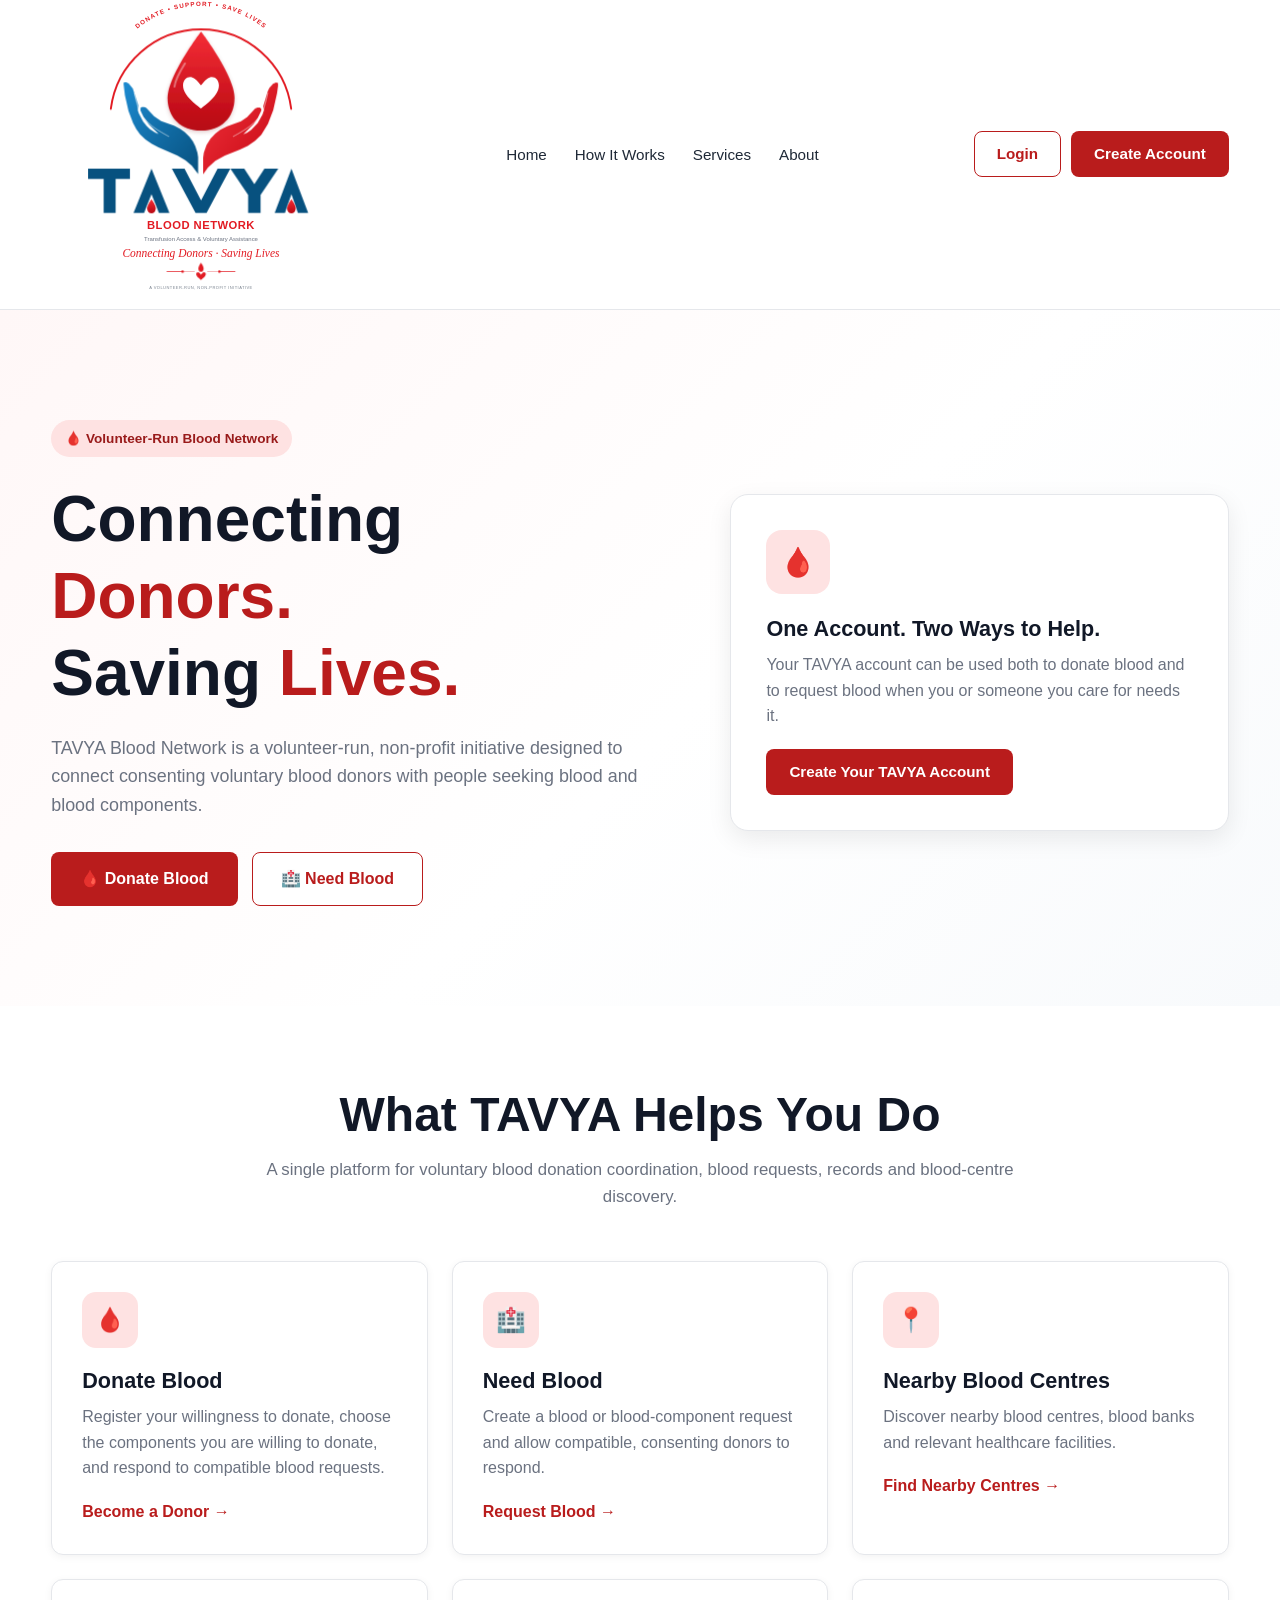
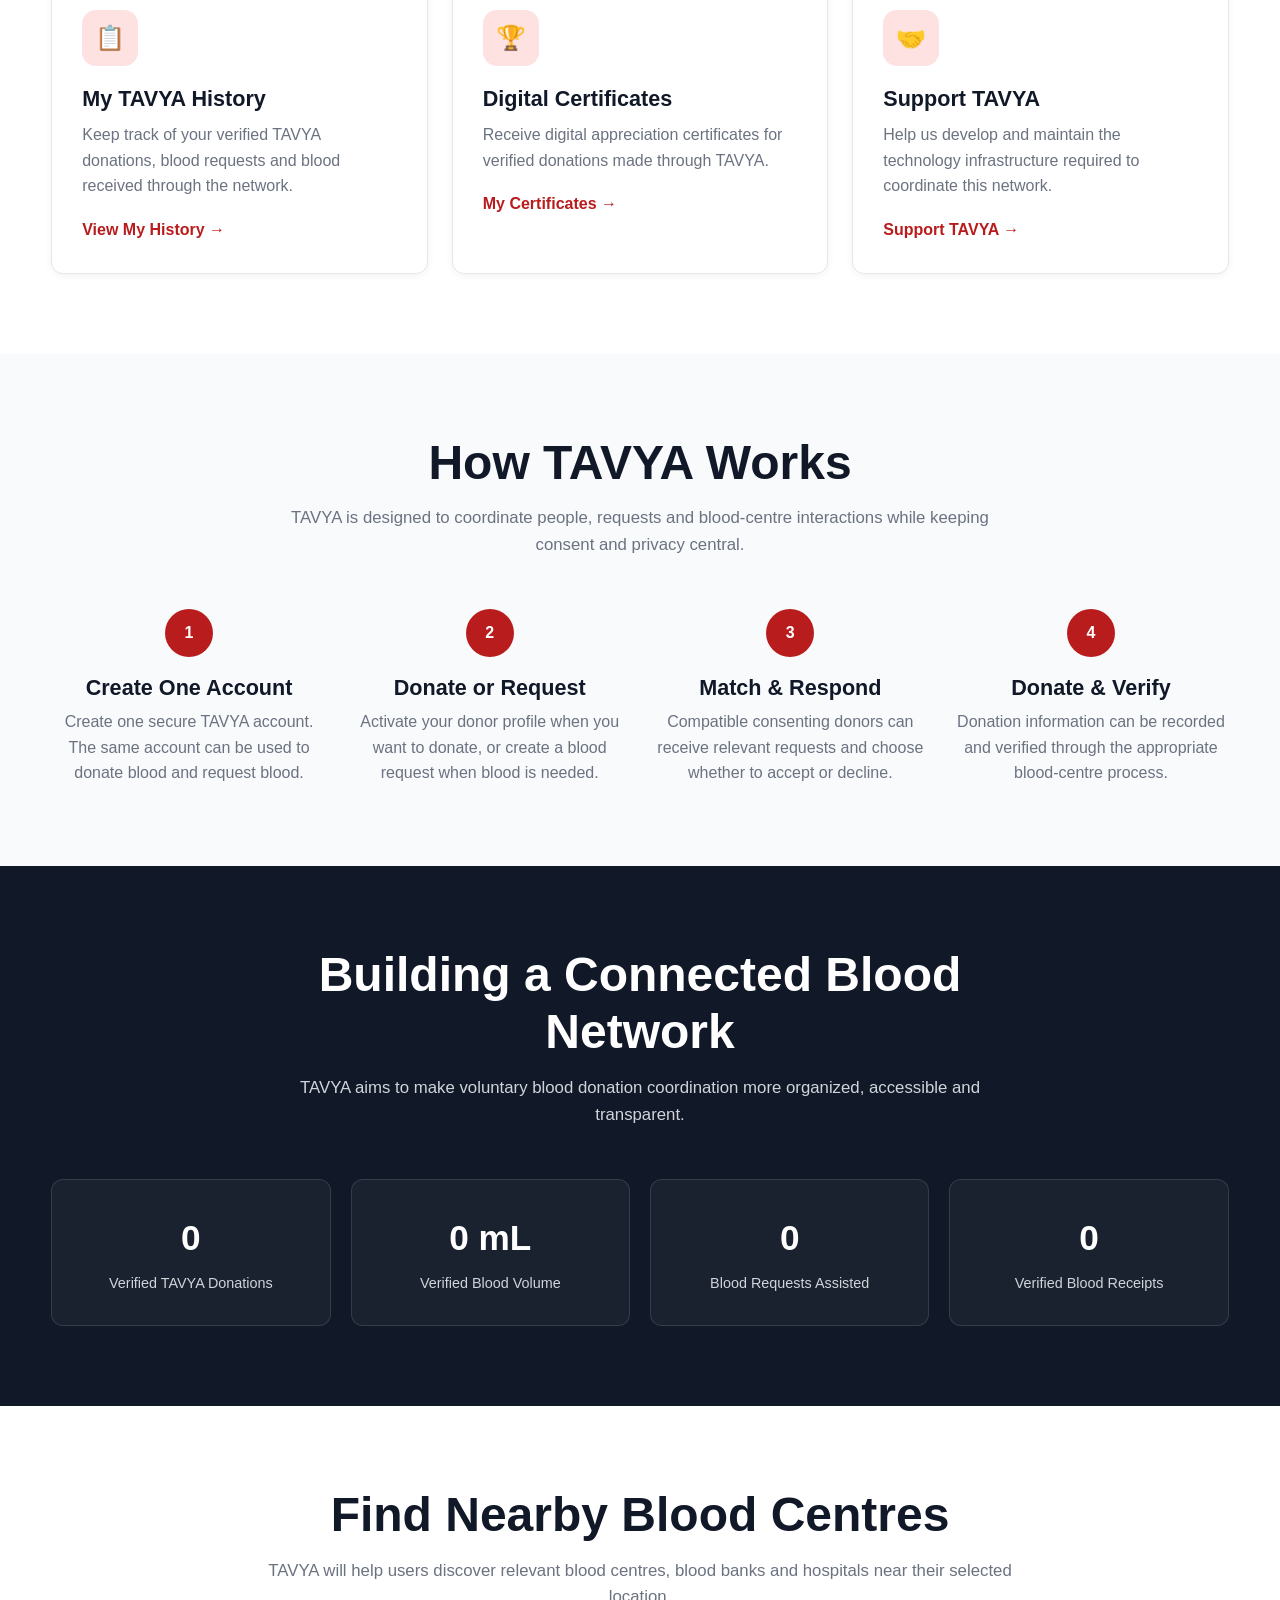
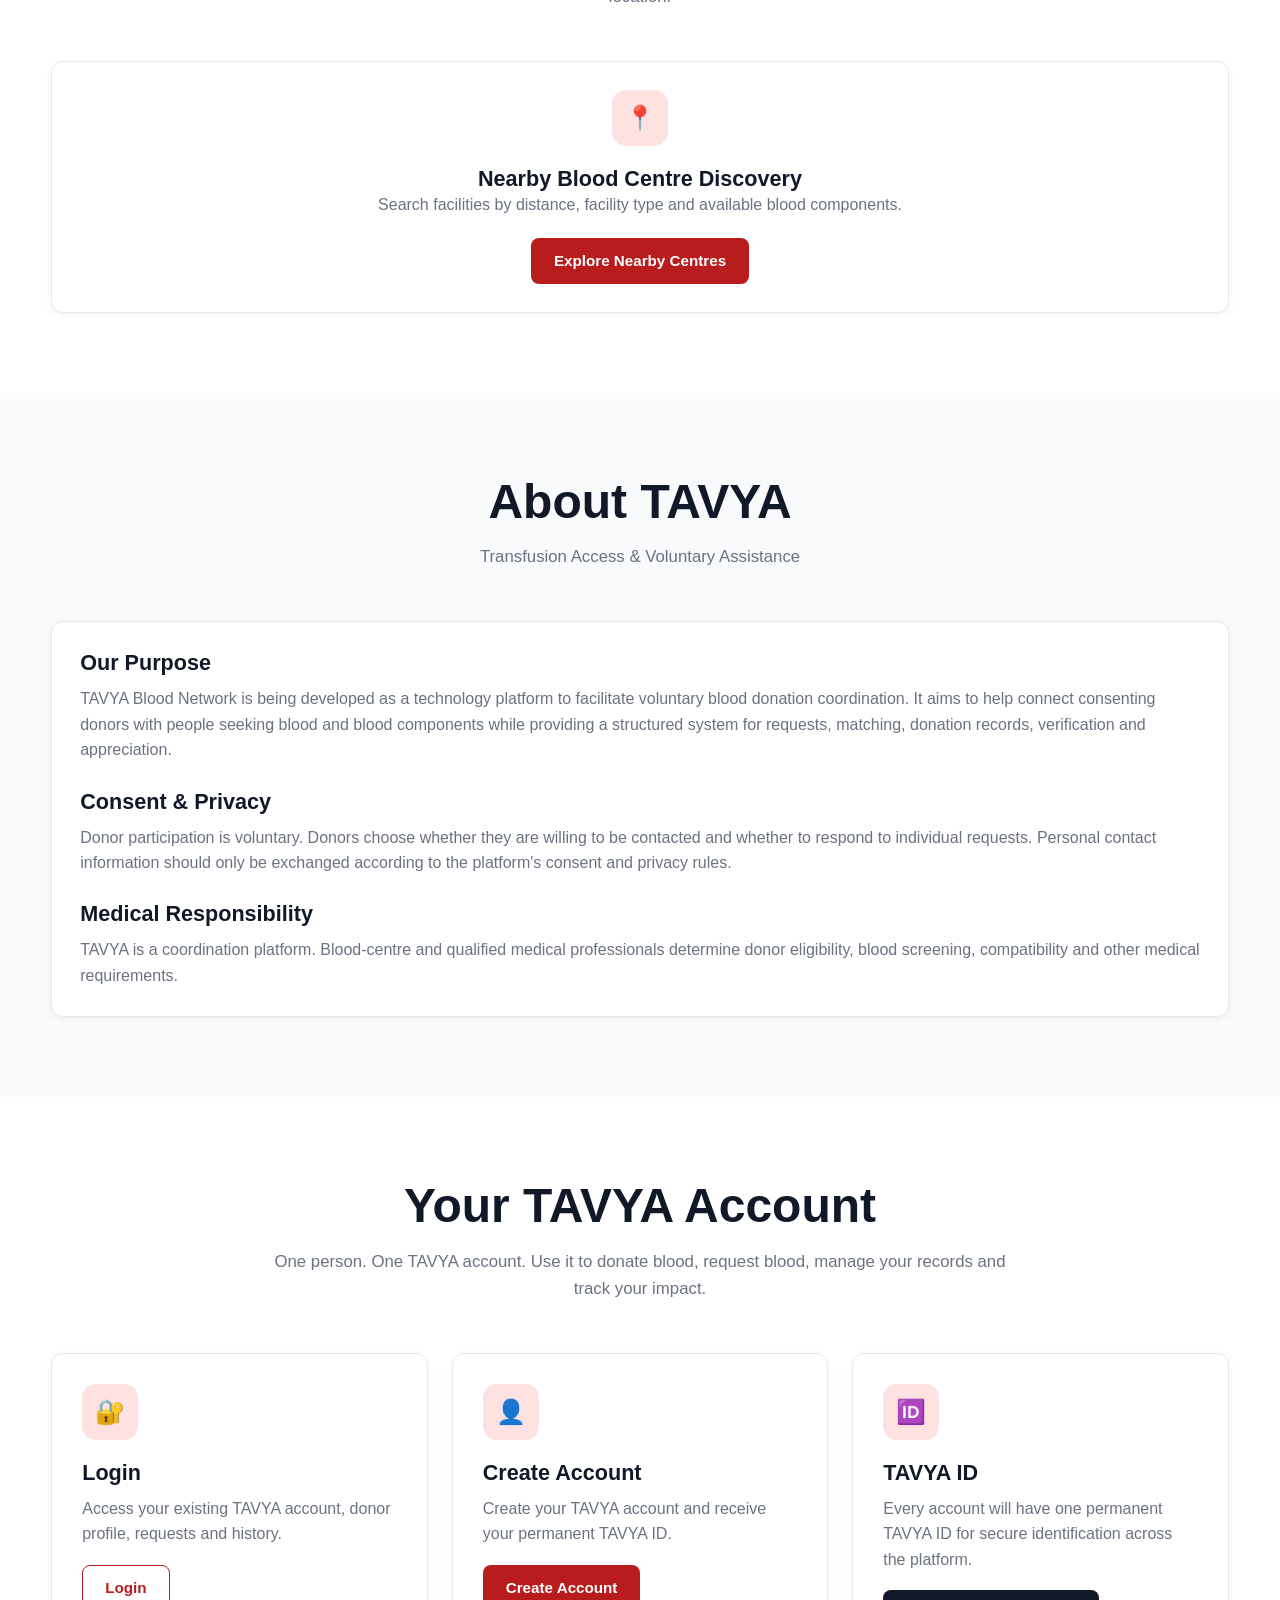
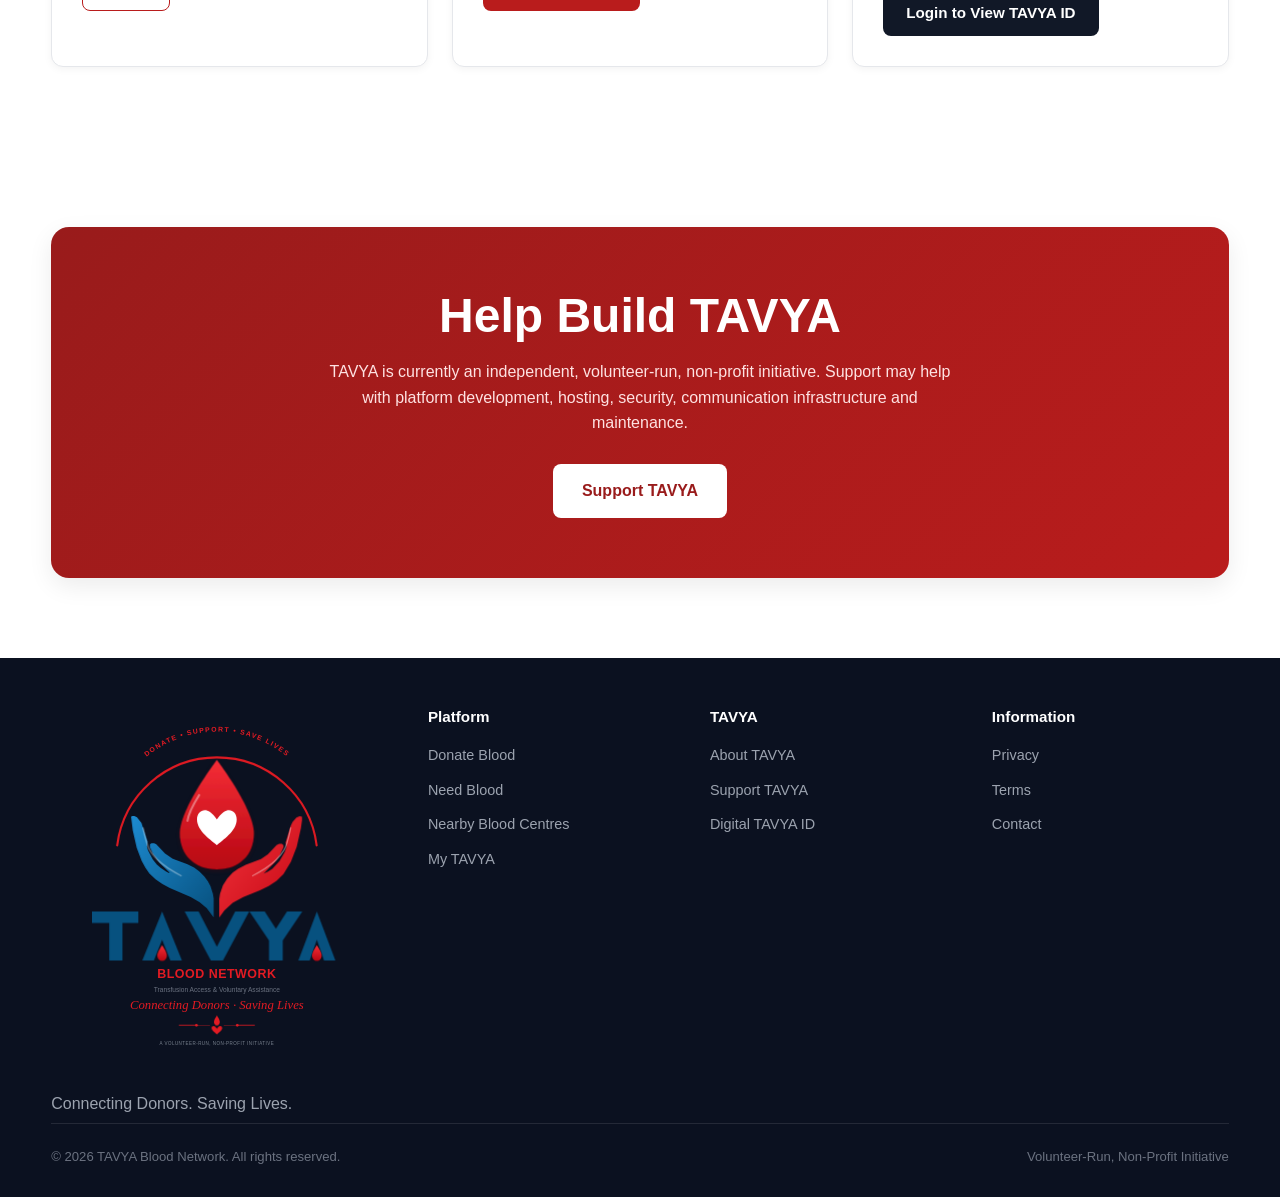
==== commit 5f4b6645: "Update index.html" ====
--- a/index.html
+++ b/index.html
@@ -34,7 +34,7 @@
 
 
     <!-- =========================================================
-         TAVYA LOGO OVERRIDES
+         TAVYA LOGO + HEADER/FOOTER ADJUSTMENTS
          ========================================================= -->
 
     <style>
@@ -69,8 +69,8 @@
 
 
         /*
-         * Do not let the normal website logo CSS interfere
-         * with the logo component.
+         * Protect the real logo from the website's
+         * generic logo CSS.
          */
 
         .tavya-logo-container .logo,
@@ -88,14 +88,14 @@
 
         .site-header {
 
-            min-height: 108px;
+            min-height: 90px;
 
         }
 
 
         .site-header .navbar {
 
-            min-height: 108px;
+            min-height: 90px;
 
             display: flex;
 
@@ -105,17 +105,17 @@
 
 
         /*
-         * Header logo area.
+         * Header logo container.
          *
-         * The container is reasonably large so the header
-         * has breathing space, but the actual logo is smaller.
+         * The available area is wider than the actual
+         * logo so the logo does not push the navigation.
          */
 
         .header-logo-container {
 
-            width: 125px;
-
-            height: 96px;
+            width: 105px;
+
+            height: 68px;
 
             display: flex;
 
@@ -129,18 +129,20 @@
 
 
         /*
-         * Actual logo rendered inside the header.
+         * Actual animated logo.
+         *
+         * Deliberately SHORT in vertical direction.
          */
 
         .header-logo-container > * {
 
-            width: 82px !important;
-
-            height: 82px !important;
-
-            max-width: 82px !important;
-
-            max-height: 82px !important;
+            width: 88px !important;
+
+            height: 58px !important;
+
+            max-width: 88px !important;
+
+            max-height: 58px !important;
 
             min-width: 0 !important;
 
@@ -159,17 +161,17 @@
 
         .site-footer {
 
-            padding-top: 65px;
-
-            padding-bottom: 35px;
-
-            min-height: 390px;
+            padding-top: 50px;
+
+            padding-bottom: 30px;
+
+            min-height: 350px;
 
         }
 
 
         /*
-         * Footer brand section.
+         * Footer brand column.
          */
 
         .footer-brand {
@@ -182,20 +184,20 @@
 
             justify-content: flex-start;
 
-            min-height: 285px;
+            min-height: 250px;
 
         }
 
 
         /*
-         * Footer logo area.
+         * Footer logo container.
          */
 
         .footer-logo-container {
 
-            width: 220px;
-
-            height: 220px;
+            width: 205px;
+
+            height: 145px;
 
             display: flex;
 
@@ -209,19 +211,19 @@
 
 
         /*
-         * Actual logo in footer is smaller than
-         * the available brand area.
+         * Complete animated logo,
+         * but with reduced vertical footprint.
          */
 
         .footer-logo-container > * {
 
             width: 175px !important;
 
-            height: 175px !important;
+            height: 130px !important;
 
             max-width: 175px !important;
 
-            max-height: 175px !important;
+            max-height: 130px !important;
 
             min-width: 0 !important;
 
@@ -236,7 +238,89 @@
 
         .footer-brand > p {
 
-            margin-top: 10px;
+            margin-top: 8px;
+
+        }
+
+
+        /* =====================================================
+           MOBILE HEADER
+           ===================================================== */
+
+        @media (max-width: 1000px) {
+
+            .site-header {
+
+                min-height: 82px;
+
+            }
+
+
+            .site-header .navbar {
+
+                min-height: 82px;
+
+            }
+
+
+            .header-logo-container {
+
+                width: 92px;
+
+                height: 62px;
+
+            }
+
+
+            .header-logo-container > * {
+
+                width: 76px !important;
+
+                height: 52px !important;
+
+                max-width: 76px !important;
+
+                max-height: 52px !important;
+
+            }
+
+
+            .site-footer {
+
+                min-height: 390px;
+
+                padding-top: 45px;
+
+            }
+
+
+            .footer-logo-container {
+
+                width: 190px;
+
+                height: 135px;
+
+            }
+
+
+            .footer-logo-container > * {
+
+                width: 160px !important;
+
+                height: 118px !important;
+
+                max-width: 160px !important;
+
+                max-height: 118px !important;
+
+            }
+
+
+            .footer-brand {
+
+                min-height: 235px;
+
+            }
 
         }
 
@@ -245,156 +329,78 @@
            MOBILE
            ===================================================== */
 
-        @media (max-width: 1000px) {
+        @media (max-width: 600px) {
 
             .site-header {
 
-                min-height: 98px;
+                min-height: 76px;
 
             }
 
 
             .site-header .navbar {
 
-                min-height: 98px;
+                min-height: 76px;
 
             }
 
 
             .header-logo-container {
 
-                width: 105px;
-
-                height: 88px;
+                width: 80px;
+
+                height: 56px;
 
             }
 
 
             .header-logo-container > * {
 
-                width: 74px !important;
-
-                height: 74px !important;
-
-                max-width: 74px !important;
-
-                max-height: 74px !important;
+                width: 66px !important;
+
+                height: 46px !important;
+
+                max-width: 66px !important;
+
+                max-height: 46px !important;
 
             }
 
 
             .site-footer {
 
-                min-height: 420px;
-
-                padding-top: 55px;
+                min-height: 410px;
+
+                padding-top: 42px;
 
             }
 
 
             .footer-logo-container {
 
-                width: 205px;
-
-                height: 205px;
+                width: 175px;
+
+                height: 120px;
 
             }
 
 
             .footer-logo-container > * {
 
-                width: 160px !important;
-
-                height: 160px !important;
-
-                max-width: 160px !important;
-
-                max-height: 160px !important;
+                width: 145px !important;
+
+                height: 105px !important;
+
+                max-width: 145px !important;
+
+                max-height: 105px !important;
 
             }
 
 
             .footer-brand {
 
-                min-height: 265px;
-
-            }
-
-        }
-
-
-        @media (max-width: 600px) {
-
-            .site-header {
-
-                min-height: 90px;
-
-            }
-
-
-            .site-header .navbar {
-
-                min-height: 90px;
-
-            }
-
-
-            .header-logo-container {
-
-                width: 88px;
-
-                height: 80px;
-
-            }
-
-
-            .header-logo-container > * {
-
-                width: 62px !important;
-
-                height: 62px !important;
-
-                max-width: 62px !important;
-
-                max-height: 62px !important;
-
-            }
-
-
-            .site-footer {
-
-                min-height: 450px;
-
-                padding-top: 50px;
-
-            }
-
-
-            .footer-logo-container {
-
-                width: 190px;
-
-                height: 190px;
-
-            }
-
-
-            .footer-logo-container > * {
-
-                width: 145px !important;
-
-                height: 145px !important;
-
-                max-width: 145px !important;
-
-                max-height: 145px !important;
-
-            }
-
-
-            .footer-brand {
-
-                min-height: 245px;
+                min-height: 215px;
 
             }
 
@@ -420,7 +426,7 @@
 
 
             <!-- =================================================
-                 TAVYA ANIMATED LOGO
+                 ANIMATED TAVYA LOGO
                  ================================================= -->
 
             <a href="index.html"
@@ -435,7 +441,7 @@
 
 
             <!-- =================================================
-                 MAIN NAVIGATION
+                 NAVIGATION
                  ================================================= -->
 
             <ul class="nav-links"
@@ -469,7 +475,7 @@
 
 
             <!-- =================================================
-                 NAVIGATION ACTIONS
+                 ACTION BUTTONS
                  ================================================= -->
 
             <div class="nav-actions">
@@ -645,6 +651,7 @@
                 What TAVYA Helps You Do
             </h2>
 
+
             <p>
 
                 A single platform for voluntary blood
@@ -659,13 +666,17 @@
         <div class="services-grid">
 
 
-            <!-- DONATE -->
+            <!-- =================================================
+                 DONATE BLOOD
+                 ================================================= -->
 
             <article class="service-card"
                      id="donate">
 
                 <div class="service-icon">
+
                     🩸
+
                 </div>
 
 
@@ -694,13 +705,17 @@
             </article>
 
 
-            <!-- REQUEST -->
+            <!-- =================================================
+                 NEED BLOOD
+                 ================================================= -->
 
             <article class="service-card"
                      id="request">
 
                 <div class="service-icon">
+
                     🏥
+
                 </div>
 
 
@@ -728,12 +743,16 @@
             </article>
 
 
-            <!-- NEARBY -->
+            <!-- =================================================
+                 NEARBY CENTRES
+                 ================================================= -->
 
             <article class="service-card">
 
                 <div class="service-icon">
+
                     📍
+
                 </div>
 
 
@@ -761,12 +780,16 @@
             </article>
 
 
-            <!-- HISTORY -->
+            <!-- =================================================
+                 HISTORY
+                 ================================================= -->
 
             <article class="service-card">
 
                 <div class="service-icon">
+
                     📋
+
                 </div>
 
 
@@ -794,12 +817,16 @@
             </article>
 
 
-            <!-- CERTIFICATES -->
+            <!-- =================================================
+                 CERTIFICATES
+                 ================================================= -->
 
             <article class="service-card">
 
                 <div class="service-icon">
+
                     🏆
+
                 </div>
 
 
@@ -827,12 +854,16 @@
             </article>
 
 
-            <!-- SUPPORT -->
+            <!-- =================================================
+                 SUPPORT
+                 ================================================= -->
 
             <article class="service-card">
 
                 <div class="service-icon">
+
                     🤝
+
                 </div>
 
 
@@ -1280,8 +1311,6 @@
         <div class="services-grid">
 
 
-            <!-- LOGIN -->
-
             <div class="service-card">
 
                 <div class="service-icon">
@@ -1312,8 +1341,6 @@
             </div>
 
 
-            <!-- CREATE ACCOUNT -->
-
             <div class="service-card">
 
                 <div class="service-icon">
@@ -1343,8 +1370,6 @@
 
             </div>
 
-
-            <!-- TAVYA ID -->
 
             <div class="service-card">
 
@@ -1444,15 +1469,18 @@
 
 
             <!-- =================================================
-                 FOOTER BRAND
+                 FOOTER BRAND + ANIMATED LOGO
                  ================================================= -->
 
             <div class="footer-brand">
 
 
                 <!--
-                    Animated logo from root-level logo.html.
-                    NOT logo.png.
+                    IMPORTANT:
+                    This is NOT logo.png.
+
+                    The complete animated logo is loaded
+                    from the root-level logo.html.
                 -->
 
                 <div id="footer-tavya-logo"
@@ -1621,7 +1649,7 @@
 
 
 <!-- =========================================================
-     TAVYA LOGO LOADER
+     LOAD ROOT logo.html
      ========================================================= -->
 
 <script>
@@ -1633,22 +1661,20 @@
 
     /*
      * =========================================================
-     * LOAD LOGO.HTML
+     * LOAD TAVYA LOGO
      * =========================================================
      *
-     * logo.html is located at:
+     * logo.html is located at the ROOT:
      *
-     * /
-     * ├── index.html
-     * ├── logo.html
-     * ├── auth/
-     * └── assets/
+     * /logo.html
      *
+     * It is inserted directly into the page.
      *
-     * The logo is loaded as HTML/SVG rather than as an image.
+     * It is NOT loaded as:
      *
-     * A Shadow DOM is used to isolate the logo from the
-     * website's global CSS.
+     * <img src="logo.png">
+     *
+     * and NOT loaded using an iframe.
      */
 
 
@@ -1669,9 +1695,13 @@
         try {
 
 
+            /*
+             * Fetch root-level logo.html.
+             */
+
             const response =
                 await fetch(
-                    "logo.html",
+                    "./logo.html",
                     {
                         cache: "no-cache"
                     }
@@ -1681,7 +1711,7 @@
             if (!response.ok) {
 
                 throw new Error(
-                    "Unable to load logo.html"
+                    "Could not load logo.html"
                 );
 
             }
@@ -1692,9 +1722,7 @@
 
 
             /*
-             * -------------------------------------------------
-             * CREATE SHADOW DOM
-             * -------------------------------------------------
+             * Create isolated Shadow DOM.
              */
 
             const shadow =
@@ -1704,9 +1732,7 @@
 
 
             /*
-             * -------------------------------------------------
-             * PARSE LOGO HTML
-             * -------------------------------------------------
+             * Parse logo.html.
              */
 
             const parser =
@@ -1721,18 +1747,18 @@
 
 
             /*
-             * -------------------------------------------------
-             * INTERNAL LOGO STYLES
-             * -------------------------------------------------
+             * =================================================
+             * SHADOW DOM BASE STYLES
+             * =================================================
              */
 
-            const logoStyles =
+            const baseStyle =
                 document.createElement(
                     "style"
                 );
 
 
-            logoStyles.textContent = `
+            baseStyle.textContent = `
 
                 :host {
 
@@ -1746,6 +1772,10 @@
 
                     height: 100% !important;
 
+                    margin: 0 !important;
+
+                    padding: 0 !important;
+
                     overflow: hidden !important;
 
                     background: transparent !important;
@@ -1753,7 +1783,6 @@
                 }
 
 
-                html,
                 body {
 
                     width: 100% !important;
@@ -1764,54 +1793,51 @@
 
                     padding: 0 !important;
 
+                    display: flex !important;
+
+                    align-items: center !important;
+
+                    justify-content: center !important;
+
+                    overflow: hidden !important;
+
                     background: transparent !important;
 
-                    overflow: hidden !important;
-
                 }
 
 
-                body {
-
-                    display: flex !important;
-
-                    align-items: center !important;
-
-                    justify-content: center !important;
+                svg {
+
+                    display: block !important;
+
+                    width: 100% !important;
+
+                    height: 100% !important;
+
+                    max-width: 100% !important;
+
+                    max-height: 100% !important;
+
+                    margin: 0 !important;
+
+                    padding: 0 !important;
+
+                    object-fit: contain !important;
 
                 }
 
-
-                svg {
-
-                    display: block !important;
-
-                    width: 100% !important;
-
-                    height: 100% !important;
-
-                    max-width: 100% !important;
-
-                    max-height: 100% !important;
-
-                    margin: 0 !important;
-
-                    padding: 0 !important;
-
-                }
-
             `;
 
 
             shadow.appendChild(
-                logoStyles
+                baseStyle
             );
 
 
             /*
-             * -------------------------------------------------
-             * COPY <STYLE> ELEMENTS
-             * -------------------------------------------------
+             * =================================================
+             * COPY STYLES FROM logo.html
+             * =================================================
              */
 
             logoDocument
@@ -1826,9 +1852,9 @@
 
 
             /*
-             * -------------------------------------------------
+             * =================================================
              * COPY BODY CONTENT
-             * -------------------------------------------------
+             * =================================================
              */
 
             if (logoDocument.body) {
@@ -1840,8 +1866,7 @@
 
 
                     /*
-                     * Do not copy script elements here.
-                     * They are handled separately below.
+                     * Scripts are handled separately.
                      */
 
                     if (
@@ -1864,9 +1889,9 @@
 
 
             /*
-             * -------------------------------------------------
-             * COPY EXTERNAL STYLESHEETS
-             * -------------------------------------------------
+             * =================================================
+             * EXTERNAL STYLESHEETS
+             * =================================================
              */
 
             logoDocument
@@ -1901,9 +1926,9 @@
 
 
             /*
-             * -------------------------------------------------
-             * FIND SVG
-             * -------------------------------------------------
+             * =================================================
+             * CONFIGURE SVG
+             * =================================================
              */
 
             const svg =
@@ -1930,7 +1955,7 @@
 
 
                 /*
-                 * Make the SVG responsive.
+                 * Responsive sizing.
                  */
 
                 svg.style.width =
@@ -1961,12 +1986,12 @@
                     "0";
 
 
-                svg.style.overflow =
-                    "visible";
+                svg.style.objectFit =
+                    "contain";
 
 
                 /*
-                 * Preserve the SVG aspect ratio.
+                 * Preserve the original proportions.
                  */
 
                 svg.setAttribute(
@@ -1978,12 +2003,12 @@
 
 
             /*
-             * -------------------------------------------------
-             * RECREATE LOGO SCRIPTS
-             * -------------------------------------------------
+             * =================================================
+             * RECREATE JAVASCRIPT FROM logo.html
+             * =================================================
              *
-             * This allows JavaScript-based animation
-             * inside logo.html to run.
+             * This allows the animation in your logo.html
+             * to run.
              */
 
             logoDocument
@@ -2026,33 +2051,6 @@
                 });
 
 
-            /*
-             * -------------------------------------------------
-             * RESTART SVG ANIMATIONS
-             * -------------------------------------------------
-             */
-
-            const animatedElements =
-                shadow.querySelectorAll(
-                    ".animate, [data-animate]"
-                );
-
-
-            animatedElements.forEach(
-                function (element) {
-
-                    element.style.animation =
-                        "none";
-
-                    void element.offsetWidth;
-
-                    element.style.animation =
-                        "";
-
-                }
-            );
-
-
         }
 
 
@@ -2060,15 +2058,13 @@
 
 
             console.error(
-                "TAVYA logo loading error:",
+                "TAVYA logo error:",
                 error
             );
 
 
             /*
-             * Important:
-             *
-             * Do not display a white rectangle.
+             * Never display a white placeholder.
              */
 
             host.innerHTML = "";
@@ -2080,7 +2076,7 @@
 
     /*
      * =========================================================
-     * LOAD BOTH LOGOS
+     * START BOTH LOGOS
      * =========================================================
      */
 
@@ -2142,7 +2138,7 @@
 
 
         /*
-         * Open / close menu.
+         * Toggle mobile menu.
          */
 
         menuToggle.addEventListener(
@@ -2174,7 +2170,7 @@
 
 
         /*
-         * Close menu after selecting a link.
+         * Close menu when link is clicked.
          */
 
         navLinks
@@ -2209,7 +2205,9 @@
             });
 
 
-});
+    }
+
+);
 
 </script>
 
